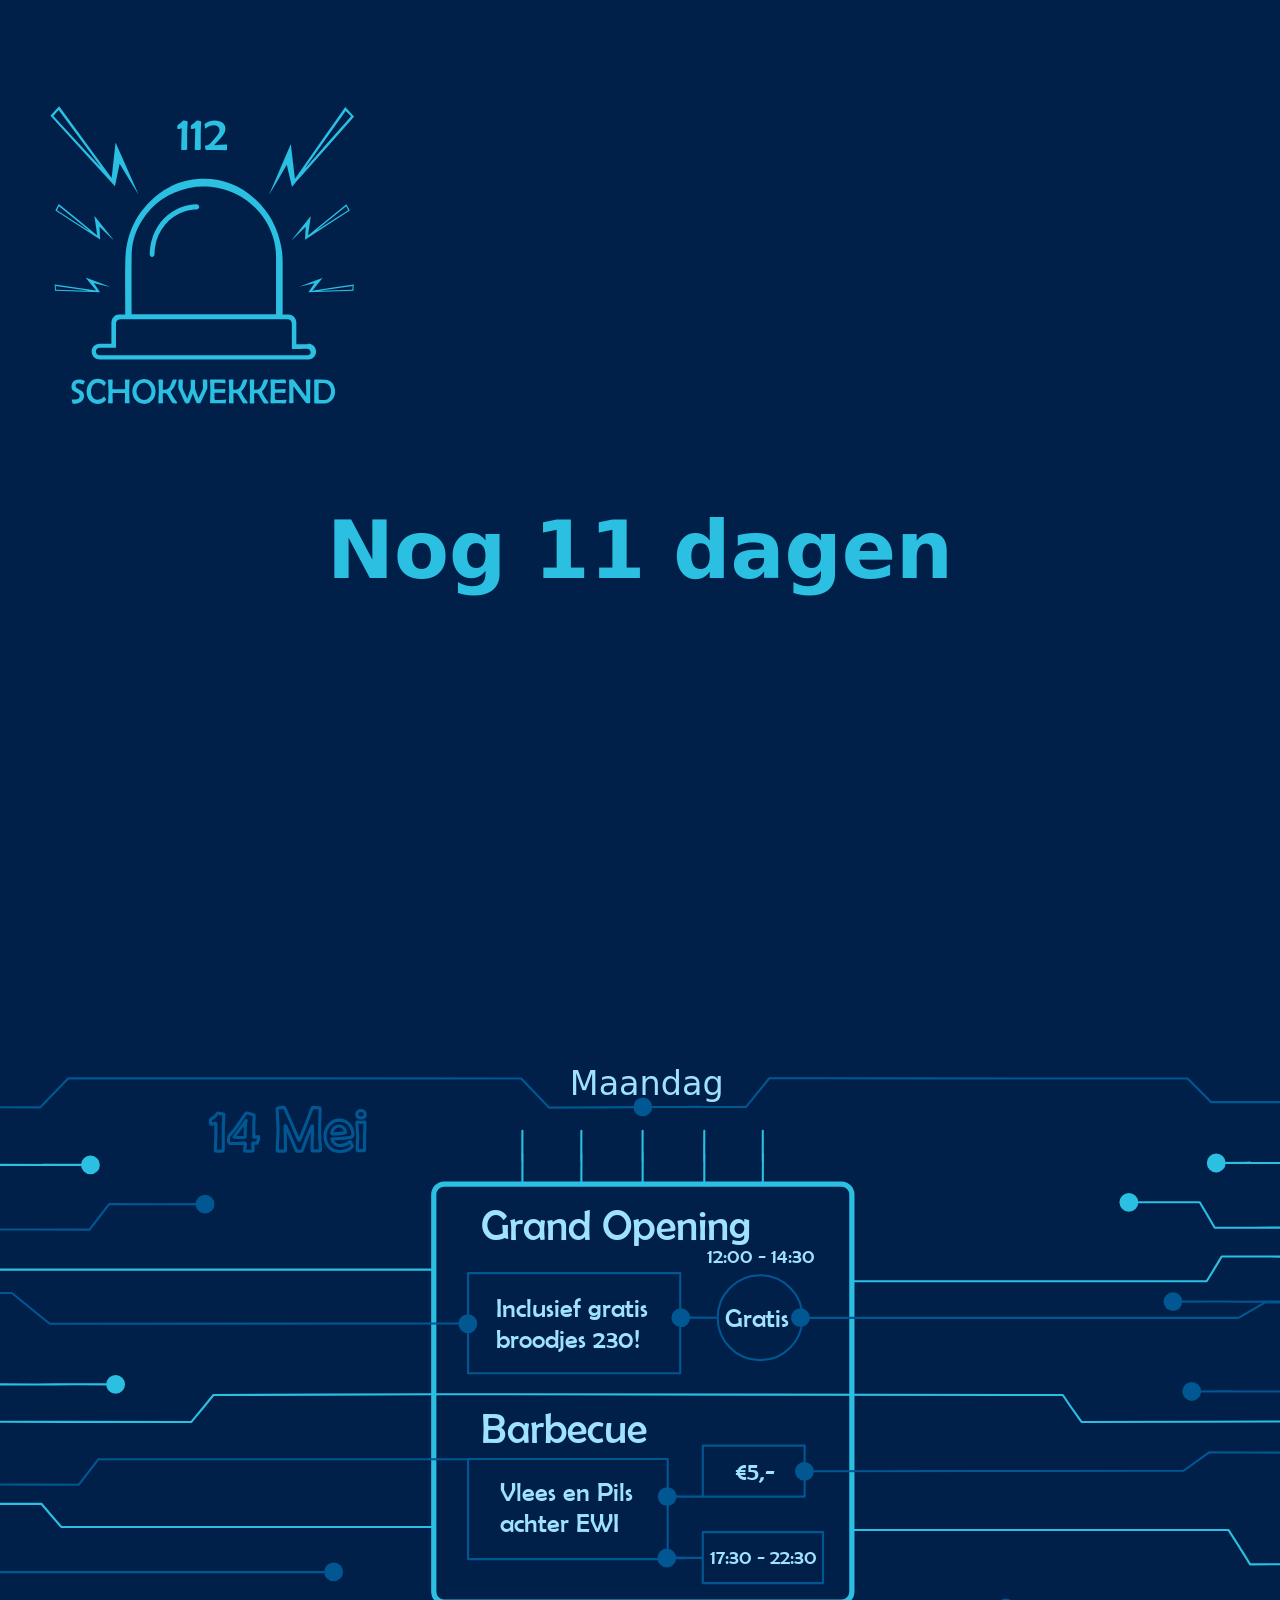
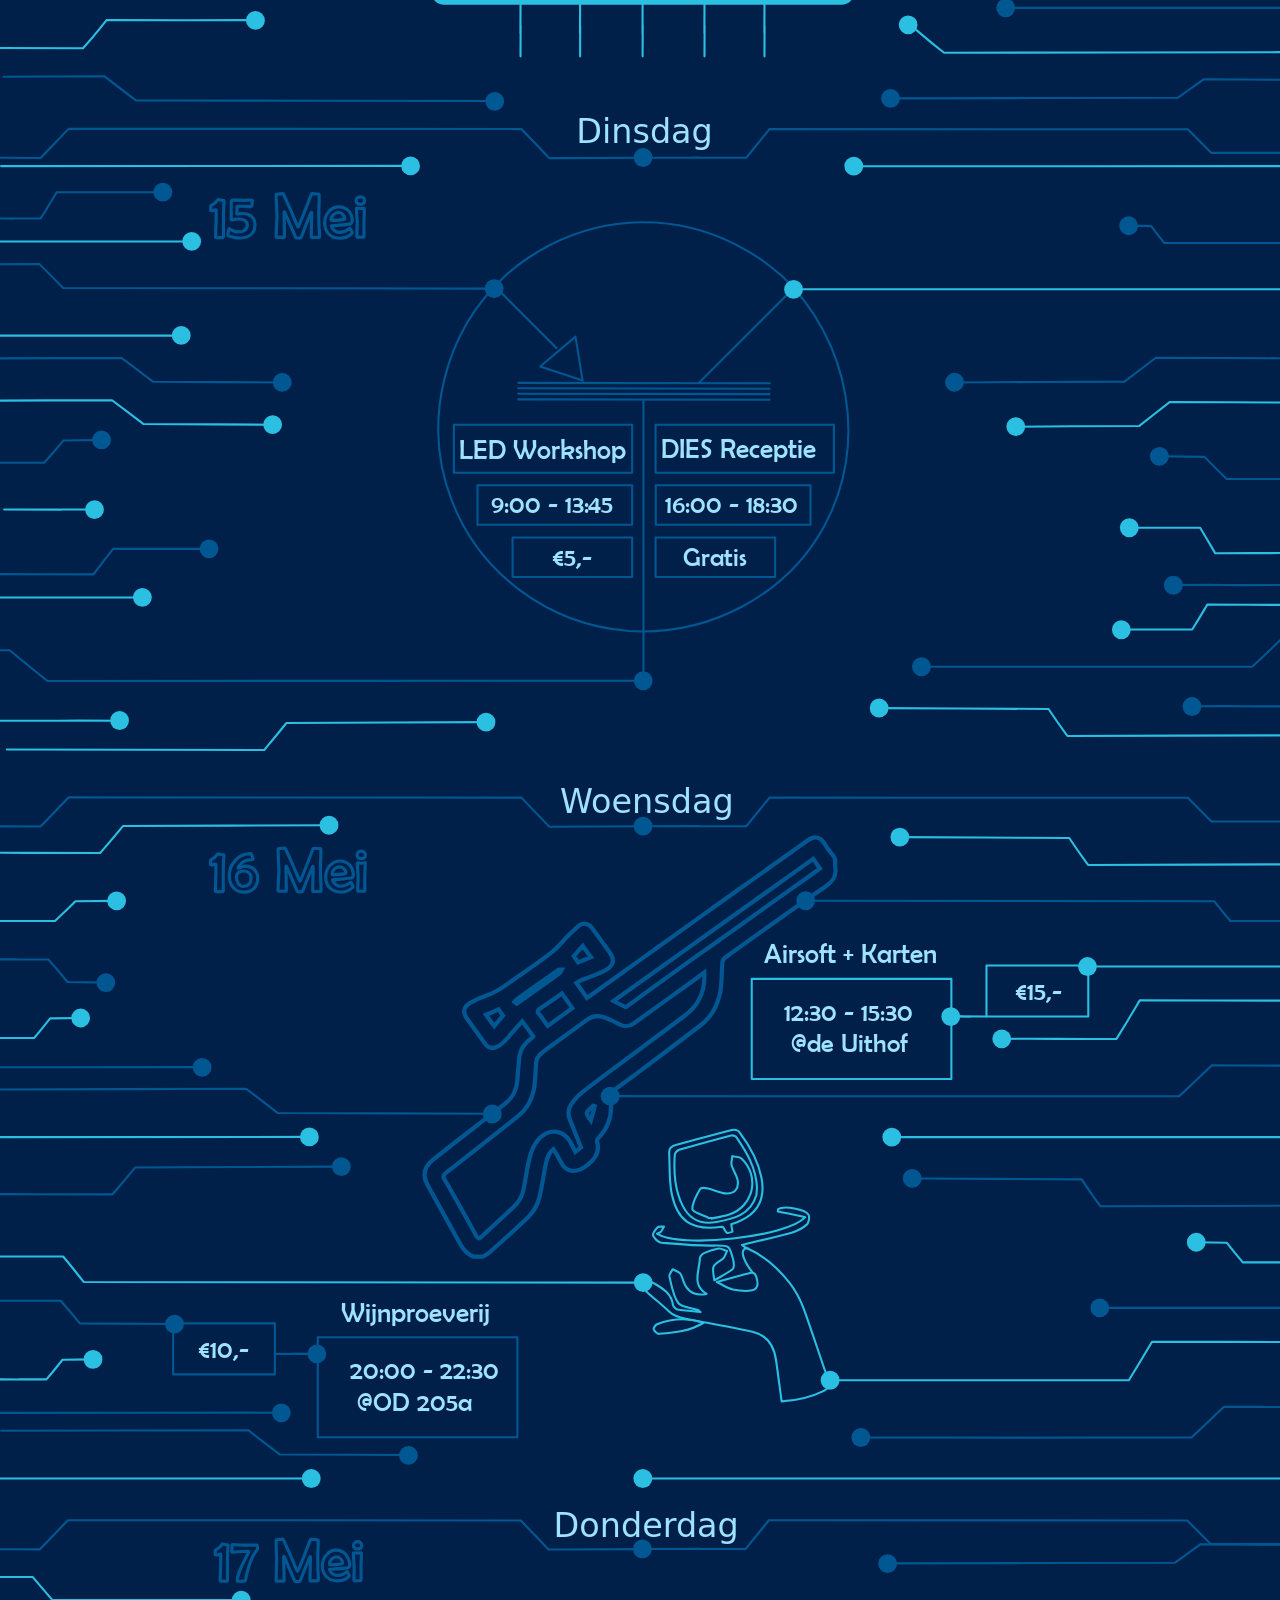
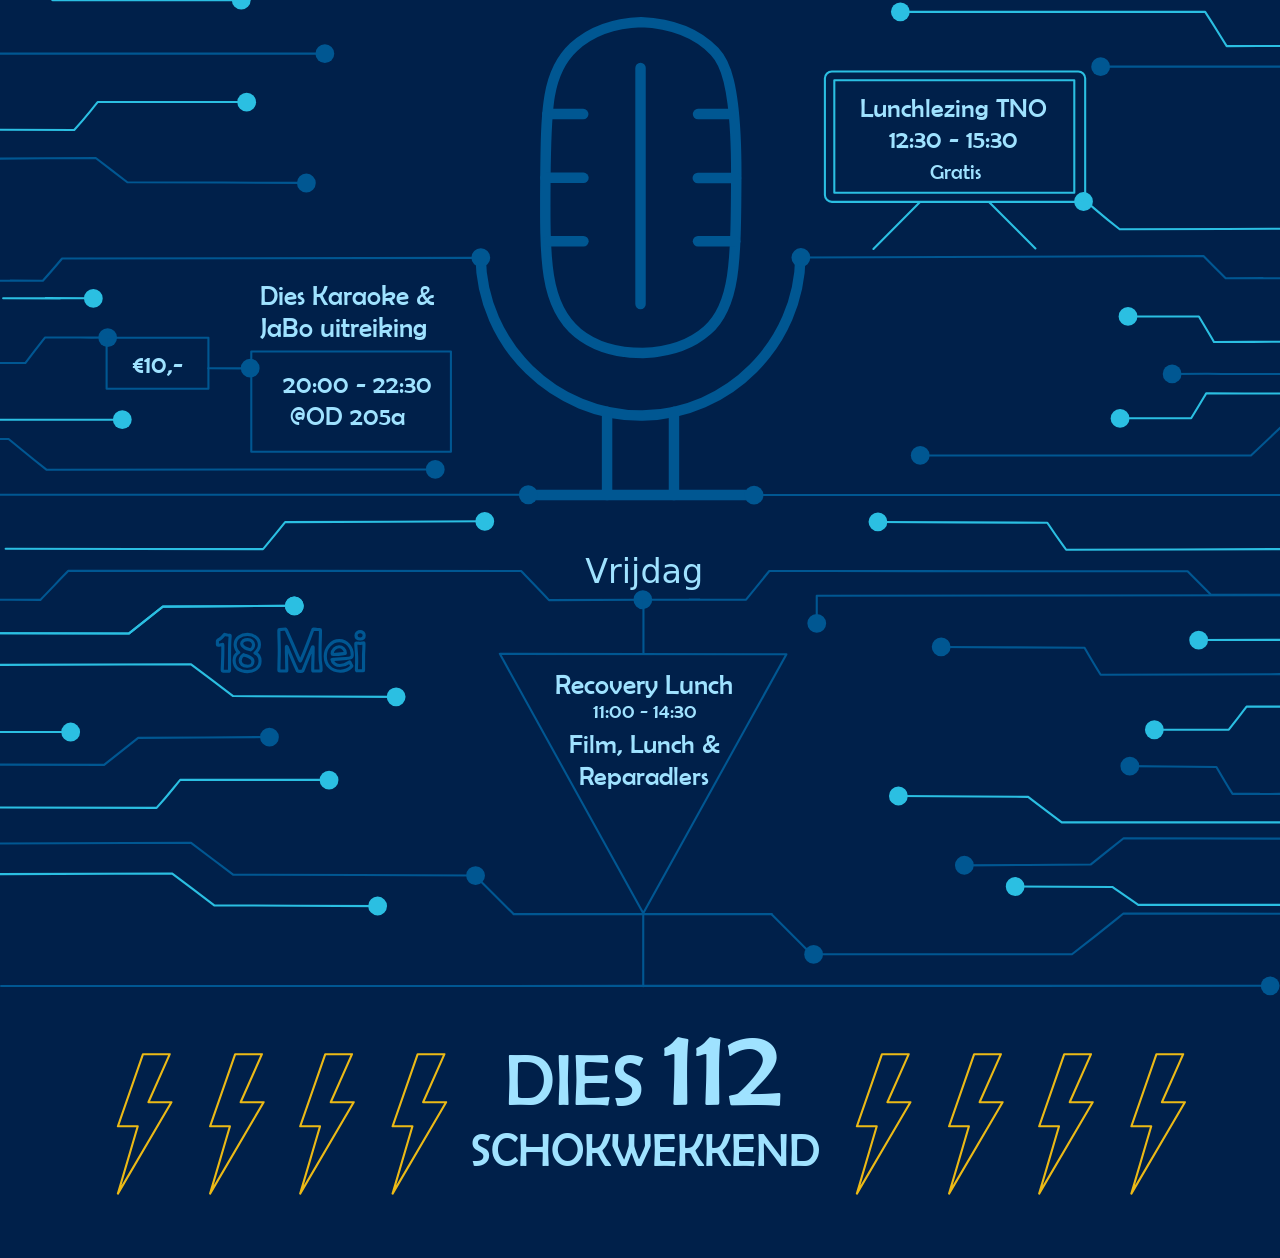
==== index.html @ cadc799f "Init commit" ====
<!doctype html>
<html>
<head>
<meta charset="utf-8">
<link rel="stylesheet" href="styles.scss">
<link rel="stylesheet" href="styles_static.css">
<title>Dies 112  | Electrotechnische Vereeniging</title>
</head>
<body>

<div class="opening screen">
	<div class="suf burger center">
		<svg version="1.1" id="schokwekkend112" xmlns="http://www.w3.org/2000/svg" xmlns:xlink="http://www.w3.org/1999/xlink" x="0px" y="0px" viewBox="0 0 612 700" style="enable-background:new 0 0 612 733;" xml:space="preserve">
<style type="text/css">
	.schokwekkendBlauw{fill:#2BBFE2;}
	#schokwekkend112 g {max-height: 50vh}
</style>
<g>
	<path class="schokwekkendBlauw" d="M439.5,489.2c3.1,0,6,0.1,8.9,0c7.2-0.4,12.6,5.8,12.6,12.5c0,10.6,0,21.2,0,31.8c0,0.6,0,1.2,0,2
		c1.1,0,2,0,3,0c4.6,0,9.2,0,13.8,0c0.9,0,1.7-0.5,2.6-0.6c0.5-0.1,1-0.1,1.5,0c5.8,1.1,10.1,6.8,9.7,12.9
		c-0.4,6.1-5.4,11.1-11.4,11.3c-0.5,0-0.9,0-1.4,0c-107.8,0-215.7,0-323.5,0c-6.4,0-11-3.5-12.4-9.5c-1.8-7.4,4-14.7,11.6-14.8
		c6.1,0,12.1,0,18.2,0c0.1,0,0.2,0,0.6-0.1c0-0.5,0-1.1,0-1.7c0-10.3,0-20.6,0-30.9c0-3.7,1.2-6.9,3.8-9.5c2.2-2.2,4.9-3.3,8-3.3
		c3.2,0,6.3,0,9.7,0c0-0.8,0-1.4,0-2.1c0-27.1-0.5-54.1,0.1-81.2c1-43.4,18.5-78.9,53.4-105.2c17.6-13.2,37.6-20.7,59.5-22.3
		c34.3-2.6,64.2,8.3,89.4,31.4c22.3,20.4,35.4,45.9,40.6,75.6c1.4,7.7,1.9,15.6,1.9,23.4c0,26.1,0,52.3,0,78.4
		C439.5,487.8,439.5,488.4,439.5,489.2z M429.4,489c0-0.6,0-1,0-1.5c0-29.3,0-58.5,0-87.8c0-10.8-1.8-21.4-5-31.7
		c-13.3-41.9-51.2-73.2-97.1-77.4c-11.2-1-22.3-0.5-33.3,1.8c-31.2,6.7-55.7,23.3-72.8,50.2c-10.5,16.4-16.2,34.4-16.4,53.9
		c-0.4,30.4-0.1,60.8-0.1,91.1c0,0.4,0.1,0.8,0.1,1.3C279.6,489,354.4,489,429.4,489z M180.6,541.1c-0.8,0-1.3,0-1.9,0
		c-8,0-16,0-24,0c-2.5,0-4.4,1.4-5.2,3.7c-1.1,3.4,0.8,7.8,5.7,7.8c13.4-0.1,26.8,0,40.2,0c86,0,172,0,257.9,0c8,0,16,0,24,0
		c0.8,0,1.5,0,2.3-0.1c1.8-0.3,3.4-1.8,3.6-3.3c0.4-4.2-2.8-6.6-5.6-6.5c-7.3,0.2-14.6,0.1-21.9,0.1c-0.5,0-1.1,0-1.7,0
		c0-0.9,0-1.5,0-2.1c0-12.2,0-24.5,0-36.7c0-1.9-0.4-3.6-1.7-5.1c-1.6-1.9-3.6-2.4-6-2.4c-71.1,0-142.2,0-213.3,0
		c-15.2,0-30.5,0-45.7,0c-3.1,0-5.5,1.7-6.5,4.6c-0.3,1-0.4,2.1-0.4,3.2c0,11.6,0,23.2,0,34.9C180.6,539.7,180.6,540.3,180.6,541.1z
		"/>
	<path class="schokwekkendBlauw" d="M173.7,276.4c2-17.9,4-35.8,6-53.8c0.1,0,0.3,0,0.4-0.1c11.6,26.3,23.2,52.5,34.9,78.8c-0.1,0-0.2,0.1-0.3,0.1
		c-9.5-15.5-18.9-30.9-28.6-46.8c-2.5,11.9-4.9,23.4-7.3,35.2c-33.5-36.6-66.9-73.1-100.4-109.7c4.5-4.9,9-9.7,13.6-14.7
		c27.2,37.1,54.3,74.1,81.3,111C173.5,276.4,173.6,276.4,173.7,276.4z M156.1,259.5c0.1-0.1,0.2-0.2,0.3-0.2
		c-21.7-29.3-43.4-58.6-65.2-88c-2.8,3.1-5.4,6.1-8.1,9.2C107.5,206.9,131.8,233.2,156.1,259.5z"/>
	<path class="schokwekkendBlauw" d="M458.9,277.9c26-37.1,52-74.1,78.2-111.4c4.6,4.9,9,9.7,13.6,14.7c-0.3,0.4-0.6,0.8-0.8,1.1
		c-25.2,28.4-50.4,56.8-75.6,85.2c-4.6,5.2-9.3,10.4-13.9,15.7c-1.9,2.2-3.6,4.5-5.4,6.7c-0.2,0.2-0.3,0.5-0.4,0.8
		c-0.1-0.1-0.3-0.2-0.4-0.2c-2.7-11.3-5.3-22.5-8.1-34.3c-9.1,15.6-18.1,30.9-27,46.1c-0.1,0-0.2-0.1-0.2-0.1
		c11.1-25.8,22.1-51.5,33.2-77.3c0.1,0,0.2,0,0.4,0.1c2.1,17.6,4.2,35.3,6.3,52.9C458.7,277.9,458.8,277.9,458.9,277.9z
		 M537.7,172.7c-20.6,29-41.3,58.3-62.1,87.5c0.1,0.1,0.2,0.1,0.3,0.2c23.4-26.5,46.8-53.1,70.3-79.6
		C543.3,178.1,540.5,175.4,537.7,172.7z"/>
	<path class="schokwekkendBlauw" d="M284.3,590.4c0,2.5,0.2,4.7,0,6.9c-0.6,4.6,0.1,8.9,2.4,13c1.6,3,3,6.1,4.6,9.5c0.4-0.9,0.6-1.4,0.8-1.9
		c1.4-4.2,2.9-8.5,4.3-12.7c0.3-0.8,0.3-1.8,0.3-2.7c0-3.9,0-7.8,0-11.9c2.1,0,4.3,0,6.7,0c0,0.5,0.1,1,0.1,1.5c0,3.1,0,6.2-0.2,9.3
		c-0.1,2.3,0.3,4.4,1.1,6.6c1.4,3.7,2.8,7.4,4.2,11.3c0.3-0.4,0.5-0.7,0.7-0.9c2-4.2,4-8.4,5.9-12.6c0.5-1.1,0.7-2.5,0.6-3.7
		c-0.1-3.8-0.3-7.6-0.5-11.7c2.2,0,4.3,0,6.5,0c0.2,0,0.5,0.6,0.5,0.9c0.1,4,0.2,8,0.3,12.1c0,0.5-0.2,1.1-0.5,1.6
		c-3.3,7-6.6,14.1-9.9,21.1c-0.4,1-1,1.3-2.1,1.3c-4.2,0-4.2,0-5.8-3.9c-1.2-3.1-2.4-6.3-3.6-9.4c-0.2-0.5-0.4-1-0.7-1.8
		c-1.8,4.5-3.5,8.7-5.1,13c-0.6,1.6-1.4,2.1-3.2,2.2c-2.6,0.2-3.8-0.7-4.9-3.1c-2.7-6.3-5.8-12.4-8.7-18.7c-0.5-1-0.7-2.2-0.7-3.4
		c0-3.6,0.1-7.1,0.3-10.7c0-0.4,0.5-1.2,0.9-1.2C280.5,590.4,282.4,590.4,284.3,590.4z"/>
	<path class="schokwekkendBlauw" d="M319.2,200.1c-0.4-2.4-0.8-4.4-1.1-6.5c0-0.3,0.3-0.9,0.6-1.1c7.3-4.7,15.2-6.5,23.6-3.6
		c7.7,2.7,10.6,10.3,6.9,17.7c-2.6,5.1-6.4,9.2-10.3,13.2c-1.8,1.9-3.6,3.8-5.6,5.9c0.8,0,1.3,0.1,1.8,0.1c5.3-0.3,10.7-0.6,16-0.9
		c2.1-0.1,2.2-0.1,2.2,2c0,1.8-0.2,3.6-0.2,5.3c0,1.1-0.4,1.5-1.6,1.5c-9.9-0.1-19.8-0.3-29.6-0.3c-1.5,0-2.3-0.4-2.4-2
		c0-0.8-0.3-1.6-0.5-2.4c-0.4-2.1-0.4-2.3,1.8-2.5c2.7-0.3,4.8-1.5,6.6-3.5c3.4-3.9,6.9-7.8,10.2-11.8c1.2-1.4,2-3.2,2.9-4.8
		c3.4-6.9-2.2-11.3-7.1-11.5c-4-0.2-7.6,1.1-11,3.2C321.4,198.8,320.4,199.4,319.2,200.1z"/>
	<path class="schokwekkendBlauw" d="M456.4,601.3c0,2.1,0,4.1,0,6.2c0.1,6.1,0.1,12.2,0.2,18.3c0,1.2-0.3,1.6-1.6,1.5c-1.3-0.1-2.5-0.1-3.8,0
		c-1.1,0.1-1.5-0.2-1.4-1.4c0.2-3.3,0.3-6.5,0.3-9.8c0-7.9-0.1-15.9-0.3-23.8c0-1.5,0.2-2.2,1.8-2c0.6,0.1,1.3,0.1,1.8-0.1
		c2.1-0.7,3.2,0.3,4.4,1.9c5.6,7.6,11.3,15.2,17,22.8c0.4,0.5,0.8,1,1.2,1.5c0.1,0,0.3,0,0.4-0.1c0-1.7,0-3.5,0-5.2
		c-0.1-6.4-0.3-12.7-0.5-19.1c-0.1-1.5,0.4-1.9,1.8-1.7c1.3,0.1,2.5,0.1,3.8,0c1.1-0.1,1.4,0.3,1.4,1.4c-0.2,4.8-0.4,9.6-0.4,14.4
		c0,6.5,0,12.9,0.1,19.4c0,1.5-0.4,2.1-1.9,1.8c-0.3-0.1-0.7-0.1-1.1-0.1c-2.6,0.7-4-0.8-5.4-2.8c-5.5-7.5-11.2-14.9-16.8-22.3
		c-0.3-0.4-0.6-0.7-0.9-1C456.7,601.3,456.5,601.3,456.4,601.3z"/>
	<path class="schokwekkendBlauw" d="M242,608.9c0,8.5-5,16-12.3,18.5c-10.7,3.6-22-3.6-23.5-15.1c-1-7.6,1.1-14,7-19c5.9-5,14.9-5.2,21-0.5
		C239.4,596.9,241.9,602.3,242,608.9z M235.6,608.9c0-4-1.4-7.5-4.2-10.3c-4.3-4.2-11.1-4-15.2,0.5c-5,5.4-5.1,13.8-0.3,19.4
		c4.2,4.9,11.3,5.1,15.8,0.4C234.3,616.1,235.6,612.7,235.6,608.9z"/>
	<path class="schokwekkendBlauw" d="M488.8,592.1c0-1.3,0.4-1.8,1.7-1.7c5.1,0.2,10.2,0,15.3,0.4c10.1,0.8,14.3,7.8,15.3,15.5
		c0.8,6.1-0.7,11.7-5,16.4c-2.9,3.2-6.5,4.8-10.8,4.8c-5,0-10,0-15,0c-1.3,0-1.6-0.4-1.5-1.6C489,620.2,488.9,597.7,488.8,592.1z
		 M495.7,608.9C495.7,608.9,495.7,608.9,495.7,608.9c0,3.6,0,7.2,0,10.8c0,1.9,0.3,2.3,2.3,2.4c2.3,0.1,4.6,0.1,6.9,0
		c3.4-0.2,5.9-1.9,7.6-4.7c2.9-4.7,3.2-9.7,1.2-14.8c-1.2-3-3.4-5.1-6.4-6.1c-3.2-1.1-6.6-0.9-10-0.7c-1.1,0.1-1.6,0.7-1.5,1.8
		C495.7,601.4,495.7,605.2,495.7,608.9z"/>
	<path class="schokwekkendBlauw" d="M168.8,608.7c-0.2-5.3-0.3-11-0.6-16.6c-0.1-1.4,0.4-1.8,1.7-1.6c1.4,0.1,2.7,0.1,4.1,0c1-0.1,1.4,0.3,1.3,1.3
		c-0.2,4-0.2,7.9-0.4,11.9c-0.1,1.5,0.5,2,1.9,2c5.3,0,10.6,0,15.9,0c1.5,0,2-0.6,2-2.1c-0.2-3.9-0.2-7.7-0.3-11.6
		c0-1.1,0.3-1.6,1.5-1.5c1.4,0.1,2.8,0.1,4.1,0c1.2-0.1,1.6,0.3,1.5,1.5c-0.2,5.1-0.5,10.2-0.5,15.3c0,6.1,0.3,12.2,0.5,18.3
		c0.1,1.9,0,1.9-2,1.8c-1.3,0-2.5-0.1-3.8,0c-1.1,0.1-1.5-0.3-1.5-1.4c0.1-4.2,0.2-8.4,0.3-12.5c0-2-0.1-2.1-2-2.1
		c-5.1,0-10.3,0-15.4,0c-1.5,0-2,0.6-2,2.1c0.2,4.1,0.1,8.2,0.3,12.2c0.1,1.5-0.5,2-1.9,1.8c-1.3-0.1-2.5-0.1-3.8,0
		c-1.2,0.1-1.5-0.3-1.5-1.5c0.2-5.3,0.4-10.6,0.6-15.9C168.8,609.7,168.8,609.4,168.8,608.7z"/>
	<path class="schokwekkendBlauw" d="M483.4,336.7c-1.4,9.7-2.8,19.5-4.2,29.2c0.1,0.1,0.2,0.1,0.3,0.2c19.8-16.1,39.5-32.2,59.4-48.4
		c1.8,3.3,3.5,6.5,5.3,9.9c-23.2,15-46.3,30-69.7,45.2c0.3-6.8,0.7-13.2,1-20c-7.1,6.9-14,13.5-20.8,20c-0.1-0.1-0.2-0.2-0.3-0.3
		c9.5-12,19-23.9,28.5-35.9C483.1,336.6,483.2,336.6,483.4,336.7z M492.5,358c0.1,0.1,0.2,0.2,0.2,0.3
		c16.3-10.5,32.6-20.9,48.9-31.4c-1-2-2.1-4-3.1-6.1C523.1,333.4,507.8,345.7,492.5,358z"/>
	<path class="schokwekkendBlauw" d="M175.6,372.7c-6.8-6.6-13.7-13.2-20.8-20.1c0.3,6.8,0.7,13.2,1,20c-23.4-15.2-46.5-30.1-69.7-45.2
		c1.8-3.3,3.5-6.5,5.3-9.9c19.9,16.2,39.6,32.3,59.4,48.4c0.1,0,0.2-0.1,0.4-0.1c-1.4-9.7-2.8-19.5-4.2-29.2
		c0.1-0.1,0.3-0.1,0.4-0.2c9.5,12,19,23.9,28.5,35.9C175.8,372.5,175.7,372.6,175.6,372.7z M137.6,358.4c0.1-0.1,0.2-0.2,0.2-0.4
		c-15.3-12.3-30.6-24.7-46-37.2c-1.1,2.1-2.1,4.1-3.1,6.1C105,337.5,121.3,347.9,137.6,358.4z"/>
	<path class="schokwekkendBlauw" d="M247.1,608.9c-0.2-5.6-0.3-11.2-0.6-16.8c-0.1-1.4,0.4-1.8,1.7-1.7c1.3,0.1,2.6,0.1,4,0
		c1.1-0.1,1.4,0.3,1.4,1.4c-0.1,4.1-0.2,8.1-0.3,12.2c0,2.3,0.1,2.4,2.4,2.3c4.3-0.1,7.5-1.8,9.1-5.9c1.2-2.8,2.3-5.7,3.3-8.5
		c0.4-1.1,1-1.6,2.1-1.5c1.2,0.1,2.3,0,3.5,0.1c0.9,0,1.4,0.5,1.1,1.5c-1.6,5.9-3.8,11.4-8.4,15.7c-1,0.9-1,1.7-0.5,2.9
		c2.2,5,5.1,9.5,8.5,13.7c0.4,0.5,0.8,1,1,1.5c0.5,1,0,1.7-1.1,1.7c-1.7,0-3.4,0.1-5-0.1c-0.7-0.1-1.5-0.7-1.9-1.3
		c-2.3-3.9-4.6-7.8-6.7-11.8c-1.4-2.6-4.4-3.8-6.9-2.4c-0.4,0.2-0.6,1-0.6,1.5c0.1,4.1,0.1,8.3,0.3,12.4c0.1,1.4-0.4,1.8-1.7,1.7
		c-1.3-0.1-2.6-0.1-4,0c-1.1,0.1-1.5-0.3-1.5-1.4c0.2-5,0.4-10.1,0.6-15.1C247.1,610.2,247.1,609.5,247.1,608.9
		C247.1,608.9,247.1,608.9,247.1,608.9z"/>
	<path class="schokwekkendBlauw" d="M356.6,609.3c-0.2-6-0.4-11.6-0.6-17.2c-0.1-1.3,0.3-1.8,1.7-1.7c1.3,0.1,2.5,0.1,3.8,0
		c1.2-0.1,1.6,0.2,1.6,1.5c-0.2,4.1-0.2,8.1-0.3,12.2c0,2.1,0.1,2.2,2.3,2.2c4.4-0.1,7.7-1.8,9.4-6c1.1-2.8,2.2-5.6,3.3-8.4
		c0.4-1.1,0.9-1.6,2.1-1.5c1.2,0.1,2.4,0,3.7,0.1c0.9,0,1.2,0.6,1,1.5c-1.6,5.9-3.7,11.4-8.4,15.7c-1,0.9-1.1,1.7-0.5,2.9
		c2.1,4.5,4.5,8.8,7.7,12.6c0.6,0.7,1.2,1.4,1.6,2.2c0.3,0.5,0.3,1.2,0.2,1.7c-0.1,0.3-0.8,0.4-1.3,0.4c-1.4,0.1-2.8-0.1-4.1,0
		c-1.2,0.1-2-0.3-2.5-1.3c-2.2-3.9-4.5-7.8-6.7-11.8c-1.4-2.6-4.3-3.8-6.9-2.5c-0.4,0.2-0.6,1-0.6,1.5c0.1,4.1,0.1,8.3,0.3,12.4
		c0.1,1.3-0.3,1.9-1.7,1.7c-1.2-0.1-2.4-0.1-3.7,0c-1.4,0.1-1.9-0.2-1.8-1.7C356.3,620.1,356.4,614.5,356.6,609.3z"/>
	<path class="schokwekkendBlauw" d="M389,608.9c-0.2-5.6-0.3-11.2-0.6-16.8c-0.1-1.5,0.4-1.8,1.8-1.7c1.3,0.1,2.6,0.1,4,0c1-0.1,1.3,0.3,1.3,1.3
		c-0.1,4.1-0.2,8.2-0.3,12.4c0,2.1,0.1,2.2,2.2,2.2c4.4-0.1,7.7-1.8,9.4-6c1.1-2.8,2.3-5.6,3.3-8.4c0.4-1.2,1-1.6,2.2-1.6
		c1.1,0.1,2.2,0,3.4,0.1c1,0,1.4,0.5,1.2,1.6c-1.6,5.9-3.8,11.5-8.5,15.8c-0.8,0.7-0.9,1.4-0.5,2.4c2.2,5.1,5.1,9.7,8.6,14
		c0.4,0.5,0.8,1,1,1.5c0.5,1,0.1,1.7-1,1.8c-1.7,0-3.5,0.1-5.2,0c-0.6-0.1-1.4-0.6-1.7-1.2c-2.3-3.9-4.6-7.8-6.7-11.8
		c-1.4-2.6-4.2-3.8-6.9-2.5c-0.4,0.2-0.7,1-0.7,1.5c0,4.1,0.1,8.3,0.3,12.4c0.1,1.4-0.4,1.9-1.8,1.7c-1.3-0.1-2.6-0.1-4,0
		c-1.1,0.1-1.4-0.3-1.4-1.4c0.2-4.7,0.4-9.4,0.5-14C389,611,388.9,609.9,389,608.9C389,608.9,389,608.9,389,608.9z"/>
	<path class="schokwekkendBlauw" d="M350.6,605.2c-0.1,1.9-0.2,3.6-0.5,5.3c-0.1,0.3-1,0.7-1.5,0.7c-4.1,0-8.2-0.2-12.4-0.2
		c-2.5,0-2.6,0.2-2.6,2.6c0,1.8,0,3.7,0,5.5c0.1,2.4,0.7,3.2,3.1,3.1c4.2-0.1,8.3-0.2,12.5-0.5c2.9-0.2,2.9-0.2,2.3,2.5
		c-0.3,1.2-0.2,2.8-1,3.3c-0.7,0.5-2.2-0.1-3.4-0.1c-6.2,0-12.3,0-18.5,0c-1.9,0-2,0-1.9-2c0.6-11.2,0.8-22.4,0-33.6
		c-0.1-1.2,0.3-1.5,1.5-1.5c6.8,0,13.7,0,20.5,0c1.3,0,1.9,0.5,1.9,1.7c0.1,1,0.2,1.9,0.3,2.9c0.1,0.9-0.3,1.3-1.2,1.2
		c-3-0.2-6-0.3-9-0.5c-1.6-0.1-3.2-0.2-4.7-0.1c-2,0.1-2.5,0.6-2.5,2.5c-0.1,1.9,0,3.9,0,5.8c0,1.4,0.6,1.8,1.9,1.8
		c4.5-0.2,9.1-0.4,13.6-0.5C349.5,605.1,349.9,605.2,350.6,605.2z"/>
	<path class="schokwekkendBlauw" d="M445.1,596.3c-3.7-0.2-7-0.4-10.3-0.5c-1.7-0.1-3.4-0.1-5-0.1c-1.5,0-2.3,0.8-2.2,2.3c0,2,0,4,0,6
		c0,1.3,0.5,1.9,1.8,1.8c4.6-0.2,9.2-0.4,13.7-0.6c0.4,0,0.7,0,1.3,0c-0.2,1.9-0.2,3.8-0.5,5.6c0,0.2-0.9,0.5-1.4,0.5
		c-4-0.1-7.9-0.2-11.9-0.3c-0.6,0-1.1,0-1.7,0.1c-1,0.1-1.4,0.6-1.4,1.6c0,2.2,0,4.4,0,6.6c0.1,2.3,0.7,3,3.1,3
		c4.2-0.1,8.3-0.2,12.5-0.5c2.9-0.2,2.9-0.2,2.3,2.6c0,0.1-0.1,0.2-0.1,0.3c-0.6,3.2-0.6,3-3.9,2.9c-6.1-0.2-12.2-0.1-18.3-0.1
		c-2.4,0-2.5,0-2.4-2.4c0.6-11,0.8-22.1,0-33.1c-0.1-1.1,0.2-1.5,1.4-1.5c6.8,0.1,13.7,0.1,20.5,0c1.3,0,1.9,0.4,2,1.7
		C444.8,593.4,444.9,594.7,445.1,596.3z"/>
	<path class="schokwekkendBlauw" d="M161.9,600.7c-0.8-0.7-1.4-1.3-2-1.8c-6.5-6.1-15.4-3.6-17.7,5.1c-1,3.6-0.9,7.3,0.4,10.8c2.6,7,10,9.3,16,4.9
		c1.1-0.8,2.2-1.8,3.4-2.8c1,1.3,2,2.6,2.8,3.9c0.2,0.4,0.1,1.3-0.3,1.7c-6.2,7.6-18.5,7.8-24.9,0.4c-6.9-8-6.4-21.9,1.2-29.2
		c6.2-6,17.4-5.7,23.1,0.4c0.9,1,1.1,1.8,0.3,2.9C163.5,598.2,162.8,599.4,161.9,600.7z"/>
	<path class="schokwekkendBlauw" d="M282.6,199.4c-1.8,0.5-3.2,0.8-4.6,1.2c-2.1,0.5-2,0.3-2.2-1.7c-0.3-3,0.6-4.8,3.4-6.2c1.9-1,3.3-3,4.9-4.5
		c0.6-0.6,1.2-0.9,2.1-0.6c1.6,0.4,3.2,0.7,4.8,0.9c0.8,0.1,1.1,0.6,1,1.4c-1.4,13.6-0.7,27.2-0.8,40.8c0,2.4,0,2.5-2.5,2.5
		c-1.5,0-3.1,0.1-4.6,0.1c-2.2,0-2.2,0-2.2-2.2c0.2-8.2,0.4-16.4,0.6-24.6C282.6,204.2,282.6,202,282.6,199.4z"/>
	<path class="schokwekkendBlauw" d="M303.7,199.4c-1.8,0.5-3.2,0.8-4.6,1.2c-2.1,0.5-2,0.3-2.2-1.7c-0.3-3,0.6-4.8,3.4-6.2c1.9-1,3.3-3,4.9-4.5
		c0.6-0.6,1.2-0.9,2.1-0.6c1.6,0.4,3.2,0.7,4.8,0.9c0.8,0.1,1.1,0.6,1,1.4c-1.4,13.6-0.7,27.2-0.8,40.8c0,2.4,0,2.5-2.5,2.5
		c-1.5,0-3.1,0.1-4.6,0.1c-2.2,0-2.2,0-2.2-2.2c0.2-8.2,0.4-16.4,0.6-24.6C303.7,204.2,303.7,202,303.7,199.4z"/>
	<path class="schokwekkendBlauw" d="M169.7,446.1c-7.7-1.8-15.4-3.6-23.5-5.5c3.2,4.9,6.2,9.3,9.4,14.1c-23.5-0.9-46.8-1.7-70.1-2.6
		c-0.1-3.2-0.3-6.3-0.4-9.5c21.5,3.1,42.7,6.3,64.5,9.4c-5.5-6.8-10.7-13.2-15.9-19.6c0.1-0.1,0.2-0.2,0.2-0.3
		c12,4.5,24,9.1,36.1,13.6C169.8,445.9,169.7,446,169.7,446.1z M135.9,452.3c0-0.1,0-0.3,0-0.4c-16.4-2.3-32.8-4.6-49.3-7
		c0.2,2.1,0.3,3.9,0.4,5.8C103.5,451.2,119.7,451.7,135.9,452.3z"/>
	<path class="schokwekkendBlauw" d="M501.7,432.5c-5.2,6.4-10.4,12.8-15.9,19.6c21.7-3.2,43-6.3,64.5-9.4c-0.1,3.1-0.3,6.2-0.4,9.5
		c-23.3,0.9-46.5,1.7-70.1,2.6c3.2-4.8,6.1-9.2,9.4-14.1c-8.2,1.9-15.9,3.7-23.6,5.5c0-0.1-0.1-0.2-0.1-0.3c12-4.5,24-9.1,36-13.6
		C501.5,432.3,501.6,432.4,501.7,432.5z M548.6,444.9c-16.5,2.3-32.9,4.6-49.2,7c0,0.1,0,0.3,0,0.4c16.2-0.5,32.5-1,48.6-1.6
		c0.1-0.3,0.2-0.5,0.2-0.6C548.3,448.5,548.5,446.9,548.6,444.9z"/>
	<path class="schokwekkendBlauw" d="M132.2,592.9c-0.9,1.7-1.7,3.4-2.6,5.1c-1.9-0.6-3.6-1.2-5.5-1.6c-0.9-0.2-1.9-0.2-2.9-0.1
		c-1.7,0.2-3,1.1-3.4,2.8c-0.4,1.8-0.1,3.4,1.5,4.5c1.7,1.1,3.4,2,5.1,3c1.2,0.7,2.6,1.3,3.6,2.3c3.6,3.4,3.7,10,0.2,14.1
		c-2.9,3.4-6.8,4.7-11.1,5.1c-0.3,0-0.6,0-0.9,0c-3.4,0-3.3,0-4-3.2c-0.2-1.1-0.5-2.2-0.8-3.6c1.1,0.1,1.9,0.2,2.6,0.2
		c2-0.1,4-0.1,5.9-0.4c2-0.4,3.5-1.6,3.9-3.8c0.4-2.2-0.6-3.9-2.4-5c-1.8-1.1-3.5-2.3-5.4-3.1c-6.6-3.1-6.2-13.8,0.1-17.4
		C120.4,589.3,128.2,589.7,132.2,592.9z"/>
	<path class="schokwekkendBlauw" d="M304.2,317.8c1,0.1,2.1,0,3,0.3c1.8,0.6,2.9,2.5,2.6,4.3c-0.3,1.9-2,3.4-3.9,3.4c-6.1,0-12.2,0.9-18,2.8
		c-12.3,3.8-22.5,10.7-30.8,20.5c-8.8,10.4-14,22.4-16,35.9c-0.5,3.1-0.5,6.2-0.7,9.3c0,0.4,0,0.7,0,1.1c-0.1,2.4-1.9,4.4-3.8,4.4
		c-2,0-3.8-2.1-3.7-4.5c0.1-6.9,0.9-13.8,2.7-20.5c6.1-21.9,18.9-38.7,39.1-49.3C283.9,320.6,293.8,318.3,304.2,317.8z"/>
</g>
</svg>
	</div>
	<div class="suf burger center text-center countdown">
		<h1>Nog 11 dagen</h1>
	</div>
</div>

<div class="background">
<svg id="circuit-svg" version="1.1" xmlns="http://www.w3.org/2000/svg" xmlns:xlink="http://www.w3.org/1999/xlink" x="0px" y="0px"
	 viewBox="0 0 612.3 1700" style="enable-background:new 0 0 612.3 1700;" xml:space="preserve">
<style type="text/css">
	
	.st0{display:none;fill:#00204A;}
	.st1{fill:none;}
	.st2{fill:none;stroke:#005792;stroke-width:2;stroke-linecap:round;stroke-linejoin:round;}
	.st3{fill:#005792;}
	.st4{fill:none;stroke:#005792;stroke-width:2;stroke-linecap:round;stroke-linejoin:round;stroke-miterlimit:10;}
	.st5{fill:#9FE2FF;}
	.st6{font-family:Lucida Grande, Lucida Sans Unicode, Lucida Sans, DejaVu Sans, Verdana,' sans-serif';}
	.st7{font-size:16.0097px;}
	.st8{fill:none;stroke:#005792;stroke-width:1.5;stroke-linecap:round;stroke-linejoin:round;stroke-miterlimit:10;}
	.st9{fill:none;stroke:#2BBFE2;stroke-width:5;stroke-linecap:round;stroke-linejoin:round;stroke-miterlimit:10;}
	.st10{fill:none;stroke:#2BBFE2;stroke-width:2;stroke-linecap:round;stroke-linejoin:round;stroke-miterlimit:10;}
	.st11{fill:none;stroke:#2BBFE2;stroke-width:2;stroke-linecap:round;stroke-linejoin:round;}
	.st12{fill:#2BBFE2;}
	.st13{font-family:'BerlinSansFB-Reg';}
	.st14{font-size:12.6418px;}
	.st15{font-size:10px;}
	.st16{font-size:20px;}
	.st17{font-size:13px;}
	.st18{fill:none;stroke:#005792;stroke-width:2;stroke-miterlimit:10;}
	.st19{fill:none;stroke:#005792;stroke-width:10;stroke-linecap:round;stroke-linejoin:round;stroke-miterlimit:10;}
	.st20{fill:none;stroke:#2BBFE2;stroke-linecap:round;stroke-linejoin:round;stroke-miterlimit:10;}
	.st21{fill:none;stroke:#ECBA16;stroke-linecap:round;stroke-linejoin:round;stroke-miterlimit:10;}
	.st22{font-size:22px;}
	.st23{font-size:35px;}
	.st24{font-size:54px;}
	
	@font-face {
	font-family: 'BerlinSansFB-Reg';
	src: url('./fonts/BRLNSR.eot');
	src: local('BerlinSansFB-Reg'), url('./fonts/BRLNSR.woff') format('woff'), url('./fonts/BRLNSR.ttf') format('truetype');
}
	
	@media screen and (min-width: 1200px){
		.st2{
			stroke-width: 1;
		}
		.st4{
			stroke-width: 1;
		}
		.st9{
			stroke-width: 2.5;
		}
		.st10{
			stroke-width: 1;
		}
		.st11{
			stroke-width: 1;
		}
		.st19{
			stroke-width: 5;
		}
	}
</style>
<g id="Maandag__x3C_head_x3E_">
	<g>
		<g>
			<path class="st2" d="M-10.6,99.1c16.6,0.1,13.3,0,29.9,0.1c4.5-4.6,8.9-9.3,13.4-13.9c66.6,0,150.1,0,216.6,0.1
				c4.4,4.6,8.9,9.2,13.3,13.9c15-0.1,30-0.1,45.1-0.2"/>
			<g>
				
					<ellipse transform="matrix(1 -3.760818e-03 3.760818e-03 1 -0.3701 1.1571)" class="st3" cx="307.5" cy="99" rx="4.5" ry="4.5"/>
			</g>
		</g>
	</g>
	<path class="st4" d="M307.5,99c64.7-0.1-15.3,0,49.4,0l11-13.6l0.1-0.1c66.7,0,133.4,0.1,200.1,0.1l11.3,11.3l33,0"/>
	<g>
		<text transform="matrix(0.9994 -3.198080e-04 3.200000e-04 1 272.566 93.0708)" class="st5 st6 st7">Maandag</text>
	</g>
	<path class="st8" d="M107.1,102.7c0,0,0,0.1,0,0.3c-0.2,1.8-0.3,4.7-0.3,8.7c0,0.9,0,2.2,0,3.9s0,3,0,3.9c0,0.4-0.2,0.6-0.5,0.6
		s-0.8,0-1.4,0c-0.6,0-1.1,0-1.4,0c-0.3,0-0.5-0.1-0.5-0.4c0-0.2,0.1-2,0.2-5.4c0.1-1.6,0.1-4,0.1-7.2c0-0.2,0-0.3-0.1-0.3
		c-0.2,0-0.6,0.1-1.1,0.2c-0.5,0.2-0.9,0.2-1.1,0.2c-0.2,0-0.3-0.1-0.3-0.2c0-0.1,0-0.3,0-0.5c0-0.2,0-0.4,0-0.5c0-0.1,0-0.3,0-0.5
		c0-0.2,0-0.4,0-0.5c0-0.1,0.1-0.2,0.3-0.3c0.6-0.2,1.2-0.6,1.8-1.2c0,0,0.3-0.3,0.8-0.9c0.4-0.5,0.7-0.7,0.7-0.7
		c0,0,0.4,0.1,1.2,0.3c0.3,0,0.7,0.1,1.3,0.2C107,102.4,107.1,102.5,107.1,102.7z M123.2,116c0,0.2-0.1,0.3-0.3,0.3
		c-0.4,0-0.8,0-1.5,0c-0.2,0-0.4,0-0.4,0c-0.1,0-0.1,0.2-0.1,0.4c0,0.3,0,0.9,0.1,1.5c0.1,0.7,0.1,1.2,0.1,1.5
		c0,0.2-0.1,0.3-0.4,0.4c-0.3,0.1-0.9,0.1-1.7,0.1c-1.4,0-2-0.1-2-0.3c0-0.3,0.1-0.8,0.2-1.6c0.1-0.8,0.2-1.4,0.2-1.7
		c0-0.2-0.1-0.3-0.2-0.3c-0.8,0-2,0-3.5,0.1c-1.6,0-2.8,0.1-3.5,0.1c-0.6,0-0.9-0.6-0.9-1.8c0-0.9,0.1-1.5,0.3-1.8
		c0.7-0.8,1.6-2,2.9-3.5c1.6-2.2,2.8-4,3.7-5.3c0.3-0.4,0.7-1.1,1.3-1.9c0.2-0.2,0.3-0.3,0.5-0.3c0.7,0,1.7,0.3,3.1,0.8
		c0.3,0.1,0.5,0.3,0.5,0.5c0,0.5,0,1.2-0.1,2.2c-0.1,1-0.1,1.7-0.1,2.2c0,0.4,0,1.2,0,2.3c0,1,0,1.8,0,2.3v1.2c0.3,0,0.6,0,1.1-0.1
		c0.5,0,0.9-0.1,1.1-0.1c0.1,0,0.1,0.1,0.1,0.2c0,0.3,0,0.7,0,1.2C123.2,115.3,123.2,115.7,123.2,116z M117.8,105.6
		c0-0.1,0-0.1-0.1-0.2c-0.1,0-0.2,0.2-0.4,0.5c-0.1,0.2-0.2,0.4-0.3,0.6c-1.7,2.3-3.4,4.5-5.1,6.9c0,0.1,0.4,0.2,1.2,0.2h0.6
		c1.6,0,2.8,0,3.6-0.1c0-1.2,0-2.4,0-3.6c0-1.5,0.1-2.7,0.2-3.5C117.7,105.9,117.8,105.6,117.8,105.6z M153.3,119.6
		c0,0.2-0.1,0.4-0.4,0.4c-0.2,0-0.4,0-0.8,0c-0.4,0-0.6,0-0.8,0s-0.4,0-0.8,0c-0.4,0-0.6,0-0.8,0c-0.2,0-0.4-0.2-0.4-0.5
		c0-1.2,0-3.1,0.1-5.6c0.1-2.5,0.1-4.3,0.1-5.6c0-0.2,0-0.3-0.1-0.3c-0.1,0-0.2,0.1-0.2,0.2c-0.5,1.1-1.7,3.9-3.5,8.5
		c-0.3,0.9-0.7,2-1.3,3.3c-0.1,0.1-0.4,0.2-1.1,0.2c-0.9,0-1.4-0.1-1.5-0.2c-0.3-0.8-0.8-1.9-1.4-3.3c-0.8-1.9-2.1-4.8-3.7-8.6
		c0-0.1-0.1-0.1-0.2-0.2c-0.1,0.1-0.1,0.2-0.1,0.3c0,1.3,0,3.1,0.1,5.7c0,2.5,0.1,4.4,0.1,5.7c0,0.3-0.1,0.5-0.4,0.5
		c-0.2,0-0.4,0-0.8,0s-0.6,0-0.8,0c-0.2,0-0.4,0-0.8,0s-0.6,0-0.8,0c-0.2,0-0.4-0.1-0.4-0.3c0-1.1,0.1-2.7,0.2-4.9
		c0.1-2.2,0.2-3.8,0.2-4.9c0-1.1-0.1-2.8-0.2-5.1c-0.1-2.3-0.2-3.9-0.2-5.1c0-0.2,0.1-0.3,0.3-0.3c1.3-0.2,2.3-0.3,3-0.3
		c0.1,0,0.2,0.2,0.4,0.6c2.4,5.2,4.4,9.8,6.1,13.9c0.4,1,0.6,1.4,0.7,1.4c0.1,0,0.3-0.4,0.6-1.2c1.3-3.2,3.2-7.9,5.5-14.1
		c0.1-0.4,0.3-0.6,0.5-0.6c0.3,0,0.8,0,1.5,0.1c0.7,0,1.2,0.1,1.5,0.1c0.2,0,0.4,0.1,0.4,0.4c0,1.1,0,2.8-0.1,5.1
		c-0.1,2.2-0.1,3.9-0.1,5.1c0,1.1,0,2.7,0.1,4.8C153.3,117,153.3,118.6,153.3,119.6z M168.8,112.1c0,0.7-0.3,1.2-0.9,1.4
		c-0.4,0.2-3.4,0.4-9.1,0.9c0.1,0.9,0.6,1.6,1.4,2.2c0.8,0.6,1.6,0.9,2.5,0.9c1.5,0,3-0.5,4.2-1.5c0.2-0.1,0.3-0.3,0.5-0.4
		c0.1,0,0.1,0,0.2,0c0,0,0.2,0.4,0.5,1c0.3,0.7,0.5,1,0.5,1.1c0,0.1-0.1,0.2-0.2,0.3c-1.4,1.5-3.3,2.3-5.5,2.3c-2.3,0-4.1-0.7-5.4-2
		c-1.3-1.4-2-3.2-2-5.4c0-2,0.6-3.8,1.9-5.3c1.4-1.6,3-2.3,5-2.3c1.8,0,3.4,0.7,4.6,2C168.2,108.7,168.8,110.3,168.8,112.1z
		 M165.3,111.2c0-0.8-0.3-1.5-1-2.2c-0.6-0.6-1.4-0.9-2.2-0.9c-0.9,0-1.7,0.4-2.4,1.1c-0.7,0.7-1,1.5-1,2.4c0,0.2,0.2,0.3,0.5,0.3
		c1.4,0,3.2-0.1,5.2-0.4C165,111.4,165.3,111.4,165.3,111.2z M174.7,102.5c0,1.2-0.7,1.8-2,1.8c-1.4,0-2-0.6-2-1.8
		c0-0.5,0.2-1,0.6-1.3c0.4-0.3,0.9-0.5,1.4-0.5c0.5,0,1,0.2,1.4,0.5C174.5,101.5,174.7,101.9,174.7,102.5z M174.6,106.4
		c0,0.8,0,1.9-0.1,3.4c-0.1,1.5-0.1,2.7-0.1,3.4c0,0.7,0,1.8,0,3.2c0,1.4,0,2.5,0,3.2c0,0.2-0.1,0.3-0.3,0.3h-2.9
		c-0.2,0-0.3-0.2-0.3-0.6c0-0.7,0-1.7,0.1-3c0-1.4,0.1-2.4,0.1-3.1c0-0.8-0.1-1.9-0.2-3.4c-0.1-1.5-0.2-2.7-0.2-3.4
		c0-0.2,0.1-0.2,0.3-0.2c0.2,0,0.4,0,0.8,0.1c0.4,0,0.6,0.1,0.8,0.1c0.2,0,0.5,0,0.8-0.1c0.4,0,0.6-0.1,0.8-0.1
		C174.5,106.2,174.6,106.3,174.6,106.4z"/>
</g>
<g id="Maandag">
	<path class="st9" d="M402.5,335.9h-190c-2.8,0-5-2.2-5-5v-190c0-2.8,2.2-5,5-5h190c2.8,0,5,2.2,5,5v190
		C407.5,333.7,405.2,335.9,402.5,335.9z"/>
	<path class="st4" d="M325.4,226.4H223.9v-47.9h101.5V226.4z"/>
	<path class="st4" d="M383.9,199.8c0,11.2-9.1,20.3-20.3,20.3c-11.2,0-20.3-9.1-20.3-20.3c0-11.2,9.1-20.3,20.3-20.3
		C374.8,179.6,383.9,188.6,383.9,199.8z"/>
	<path class="st4" d="M319.4,315.3h-95.5v-47.9h95.5V315.3z"/>
	<path class="st4" d="M384.9,285.4h-48.7V261h48.7V285.4z"/>
	<path class="st4" d="M393.7,326.8h-57.5v-24.4h57.5V326.8z"/>
	<path class="st10" d="M622.5,249.4c-32.2,0.1-73,0.2-105.1,0.3c-3.1-4.3-5.1-7-9-12.9c-27.7-0.1-272.8-0.3-300.5-0.4"/>
	<g>
		<g>
			<path class="st2" d="M632.8,192.5c-37.2,0,9.6,0-27.6,0c-5.7,3.3-6.6,3.9-12.8,7.4c-30.8,0.1-170.5-0.1-209.8,0"/>
			<g>
				<circle class="st3" cx="382.9" cy="199.8" r="4.5"/>
			</g>
		</g>
	</g>
	<g>
		<g>
			<path class="st2" d="M342.7,199.8c-34.4-0.2,10.2,0.2-17.2,0"/>
			<g>
				
					<ellipse transform="matrix(3.814931e-03 -1 1 3.814931e-03 124.6217 524.7548)" class="st3" cx="325.7" cy="199.8" rx="4.5" ry="4.5"/>
			</g>
		</g>
	</g>
	<path class="st10" d="M620.7,170.6c-21-0.1-15.3,0-36.3-0.1c-3.2,5.4-3.7,6.3-7.2,11.9c-18.1,0.1-151.4-0.1-169.4,0"/>
	<g>
		<g>
			<path class="st11" d="M617.4,156.7c-21,0.1-15.3,0-36.3,0.1c-3.2-5.5-3.7-6.4-7.2-12.2c-16.5-0.1-19.9,0.1-34.1,0"/>
			<g>
				<circle class="st12" cx="540" cy="144.6" r="4.5"/>
			</g>
		</g>
	</g>
	<g>
		<g>
			<path class="st11" d="M613.7,125.8c-49.8,0.2,11.1-0.2-32.1,0"/>
			<g>
				
					<ellipse transform="matrix(1 -2.922074e-03 2.922074e-03 1 -0.3652 1.7007)" class="st12" cx="581.8" cy="125.8" rx="4.5" ry="4.5"/>
			</g>
		</g>
	</g>
	<g>
		<g>
			<path class="st11" d="M-6.2,231.7c58.6,0.2,8.5-0.2,61.7,0"/>
			<g>
				<circle class="st12" cx="55.3" cy="231.7" r="4.5"/>
			</g>
		</g>
	</g>
	<path class="st10" d="M-31.6,249.5c37.6,0.1,85.4,0.2,123.1,0.2c3.6-4.3,5.9-7,10.6-12.9c32.4-0.1,73.7-0.3,106.1-0.4"/>
	<g>
		<g>
			<path class="st2" d="M-33.5,188.1c52.9-0.1-13.7,0,39.2-0.1c8.1,6.6,9.3,7.7,18.1,14.7c44.1,0.1,152.2-0.2,200.2-0.1"/>
			<g>
				<circle class="st3" cx="223.8" cy="202.7" r="4.5"/>
			</g>
		</g>
	</g>
	<path class="st10" d="M-4.3,176.8c67.3,0.2,144.6-0.2,211.9,0"/>
	<g>
		<g>
			<path class="st2" d="M-4.8,157.6c27.5,0.1,20.1,0,47.6,0.1c4.2-5.5,4.9-6.4,9.4-12.2c22.2-0.1,26.2,0.1,46.1,0"/>
			<g>
				<circle class="st3" cx="98.1" cy="145.5" r="4.5"/>
			</g>
		</g>
	</g>
	<g>
		<g>
			<path class="st11" d="M0.1,126.7c65.8,0.2-15.8-0.2,43.4,0"/>
			<g>
				
					<ellipse transform="matrix(1.839825e-03 -1 1 1.839825e-03 -83.516 169.7752)" class="st12" cx="43.3" cy="126.7" rx="4.5" ry="4.5"/>
			</g>
		</g>
	</g>
	<g>
		<g>
			<path class="st2" d="M621.9,235.1c-49.8,0.2-7.7-0.2-52.1,0"/>
			<g>
				<circle class="st3" cx="570.1" cy="235.1" r="4.5"/>
			</g>
		</g>
	</g>
	<g>
		<g>
			<path class="st2" d="M613,192.1c-49.8,0.2-7.7-0.2-52.1,0"/>
			<g>
				<circle class="st3" cx="561.1" cy="192.1" r="4.5"/>
			</g>
		</g>
	</g>
	<path class="st10" d="M-8.9,288.9c27.7-0.1,0.9,0,28.7-0.1c4.2,5,4.9,5.8,9.5,11.1c23.9,0.1,154.9-0.1,178.8,0"/>
	<path class="st4" d="M-9.9,279.6c27.5,0.1,20.1,0,47.6,0.1c4.2-5.5,4.9-6.4,9.4-12.2c23.7-0.1,153.7,0.1,177.4,0"/>
	<g>
		<g>
			<path class="st2" d="M-6.4,321.5c57.4,0.1,109.1-0.1,166.2,0"/>
			<g>
				<circle class="st3" cx="159.6" cy="321.4" r="4.5"/>
			</g>
		</g>
	</g>
	<g>
		<g>
			<path class="st2" d="M1.7,371.6c24.1-0.1,24.1-0.2,48.2-0.3c5,3.9,10.1,7.7,15.1,11.6c19.6,0.1,141.3,0.2,171.9,0.3"/>
			<g>
				
					<ellipse transform="matrix(2.029217e-03 -1 1 2.029217e-03 -147.1207 619.2401)" class="st3" cx="236.7" cy="383.3" rx="4.5" ry="4.5"/>
			</g>
		</g>
	</g>
	<g>
		<g>
			<path class="st2" d="M618.2,338.6c-74,0.2-66.5-0.2-137.4,0"/>
			<g>
				<circle class="st3" cx="481.1" cy="338.6" r="4.5"/>
			</g>
		</g>
	</g>
	<path class="st10" d="M628.9,317.7c-29.9,0.1-1,0-30.9,0.1c-4.6-7.4-5.3-8.7-10.3-16.4c-25.7-0.2-154.6,0.2-180.3,0"/>
	<g>
		<g>
			<path class="st11" d="M-41.7,357.7c27.1,0.1,54.2,0.2,81.4,0.2c5.2-5.7,6.6-7.7,11.3-13.4c21.9-0.1,48.9,0.1,71.5,0"/>
			<g>
				<circle class="st12" cx="122.2" cy="344.6" r="4.5"/>
			</g>
		</g>
	</g>
	<g>
		<g>
			<path class="st11" d="M616.2,359.8c-38.9,0.1-125.8,0.2-164.6,0.3c-7.4-5.7-9.5-7.7-16.2-13.4c0,0,0,0-1.3,0"/>
			<g>
				
					<ellipse transform="matrix(1 -7.169911e-03 7.169911e-03 1 -2.4746 3.1232)" class="st12" cx="434.4" cy="346.7" rx="4.5" ry="4.5"/>
			</g>
		</g>
	</g>
	<g>
		<g>
			<path class="st2" d="M617.3,264.4c-19.4-0.1-19.5-0.1-38.9-0.2c-4.1,2.9-8.1,5.9-12.2,8.8c-15.7,0.1-151.9,0.2-181.7,0.3"/>
			<g>
				
					<ellipse transform="matrix(1 -1.785711e-03 1.785711e-03 1 -0.4875 0.6875)" class="st3" cx="384.8" cy="273.3" rx="4.5" ry="4.5"/>
			</g>
		</g>
	</g>
	<g>
		<g>
			<path class="st2" d="M614.6,373c-19.4-0.1-19.5-0.1-38.9-0.2c-4.1,2.9-8.1,5.9-12.2,8.8c-15.6,0.1-111.8,0.2-137.7,0.3"/>
			<g>
				
					<ellipse transform="matrix(1 -2.326838e-03 2.326838e-03 1 -0.8875 0.9924)" class="st3" cx="426" cy="381.9" rx="4.5" ry="4.5"/>
			</g>
		</g>
	</g>
	<path class="st10" d="M249.9,110.4c-0.2,36,0.2-10.5,0,25.5"/>
	<path class="st10" d="M307.4,110.4c-0.2,37.3,0.2-11.8,0,25.5"/>
	<path class="st10" d="M364.9,110.4c-0.2,36,0.2-10.5,0,25.5"/>
	<path class="st10" d="M278.1,110.4c-0.2,36,0.2-10.5,0,25.5"/>
	<path class="st10" d="M336.9,110.4c-0.2,36,0.2-10.5,0,25.5"/>
	<path class="st10" d="M365.7,361.8c0.2-36.5-0.2,10.6,0-25.9"/>
	<path class="st10" d="M307.4,361.8c0.2-37.9-0.2,12,0-25.9"/>
	<path class="st10" d="M249,361.8c0.2-36.5-0.2,10.6,0-25.9"/>
	<path class="st10" d="M337,361.8c0.2-36.5-0.2,10.6,0-25.9"/>
	<path class="st10" d="M277.5,361.8c0.2-36.5-0.2,10.6,0-25.9"/>
	<g>
		<text transform="matrix(0.9994 0 0 1 237.1489 199.318)"><tspan x="0" y="0" class="st5 st13 st14">Inclusief gratis</tspan><tspan x="0" y="15.2" class="st5 st13 st14">broodjes 230!</tspan></text>
	</g>
	<text transform="matrix(0.9994 0 0 1 346.6636 204.0377)" class="st5 st13 st14">Gratis</text>
	<text transform="matrix(0.9994 0 0 1 351.7466 277.5377)" class="st5 st13 st14">€5,-</text>
	<g>
		<g>
			<path class="st2" d="M336.1,285.4c-34.4-0.2,10.2,0.2-17.2,0"/>
			<g>
				
					<ellipse transform="matrix(3.814933e-03 -1 1 3.814933e-03 32.5558 603.4754)" class="st3" cx="319.2" cy="285.4" rx="4.5" ry="4.5"/>
			</g>
		</g>
	</g>
	<g>
		<text transform="matrix(0.9994 0 0 1 239.2007 287.3519)"><tspan x="0" y="0" class="st5 st13 st14">Vlees en Pils</tspan><tspan x="0" y="15.2" class="st5 st13 st14">achter EWI</tspan></text>
	</g>
	<g>
		<g>
			<path class="st2" d="M335.9,314.7c-34.4-0.4,10.2,0.4-17.2,0.1"/>
			<g>
				
					<ellipse transform="matrix(9.334403e-03 -1 1 9.334403e-03 1.1843 630.7215)" class="st3" cx="318.9" cy="314.8" rx="4.5" ry="4.5"/>
			</g>
		</g>
	</g>
	<text transform="matrix(0.9994 0 0 1 339.4367 317.8228)" class="st5 st13 st15">17:30 - 22:30</text>
	<text transform="matrix(0.9994 0 0 1 338.1955 173.4895)" class="st5 st13 st15">12:00 - 14:30</text>
	<text transform="matrix(0.9994 0 0 1 229.8995 162.4796)" class="st5 st13 st16">Grand Opening</text>
	<text transform="matrix(0.9994 0 0 1 229.8991 259.9613)" class="st5 st13 st16">Barbecue</text>
	<text transform="matrix(0.9994 0 0 1 219.3991 554.5449)" class="st5 st13 st17">LED Workshop</text>
	<text transform="matrix(0.9994 0 0 1 316.1796 554.1729)" class="st5 st13 st17">DIES Receptie</text>
	<g>
		<text transform="matrix(0.9994 0 0 1 234.649 580.3515)" class="st5 st13 st14">9:00 - 13:45</text>
	</g>
	<g>
		<text transform="matrix(0.9994 0 0 1 318.1678 580.3514)" class="st5 st13 st14">16:00 - 18:30</text>
	</g>
	<text transform="matrix(0.9994 0 0 1 264.1285 605.5377)" class="st5 st13 st14">€5,-</text>
	<text transform="matrix(0.9994 0 0 1 326.8917 605.5377)" class="st5 st13 st14">Gratis</text>
	<text transform="matrix(0.9994 0 0 1 265.3993 1432.0894)" class="st5 st13 st17">Recovery Lunch</text>
	<text transform="matrix(0.9994 0 0 1 283.4568 1443.7634)" class="st5 st13 st15">11:00 - 14:30</text>
	<g>
		<text transform="matrix(0.9994 0 0 1 272.0103 1460.6019)"><tspan x="0" y="0" class="st5 st13 st14">Film, Lunch &amp;</tspan><tspan x="4.8" y="15.2" class="st5 st13 st14">Reparadlers</tspan></text>
	</g>
</g>
<g id="Dinsdag__x3C_head_x3E_">
	<g>
		<text transform="matrix(0.9994 -3.198080e-04 3.200000e-04 1 275.6668 403.4693)" class="st5 st6 st7">Dinsdag</text>
	</g>
	<g>
		<g>
			<path class="st2" d="M-10.5,410.3c16.6,0.1,13.3,0,29.9,0.1c4.5-4.6,8.9-9.3,13.4-13.9c66.6,0,150.1,0,216.6,0.1
				c4.4,4.6,8.9,9.2,13.3,13.9c15-0.1,30-0.1,45.1-0.2"/>
			<g>
				
					<ellipse transform="matrix(1 -3.760818e-03 3.760818e-03 1 -1.5407 1.1597)" class="st3" cx="307.6" cy="410.2" rx="4.5" ry="4.5"/>
			</g>
		</g>
	</g>
	<path class="st4" d="M307.6,410.3c64.7-0.1-15.3,0,49.4,0l11-13.6l0.1-0.1c66.7,0,133.4,0.1,200.1,0.1l11.3,11.3l33,0"/>
	<g>
		<path class="st8" d="M107.2,431c0,0,0,0.1,0,0.3c-0.2,1.8-0.3,4.7-0.3,8.8c0,0.9,0,2.2,0,3.9s0,3,0,3.9c0,0.4-0.2,0.6-0.5,0.6
			s-0.8,0-1.4,0c-0.6,0-1.1,0-1.4,0c-0.3,0-0.5-0.1-0.5-0.4c0-0.2,0.1-2,0.2-5.4c0.1-1.6,0.1-4.1,0.1-7.2c0-0.2,0-0.3-0.1-0.3
			c-0.2,0-0.6,0.1-1.1,0.2c-0.5,0.2-0.9,0.2-1.1,0.2c-0.2,0-0.3-0.1-0.3-0.2c0-0.1,0-0.3,0-0.5c0-0.2,0-0.4,0-0.5c0-0.1,0-0.3,0-0.5
			c0-0.2,0-0.4,0-0.5c0-0.1,0.1-0.2,0.3-0.3c0.6-0.2,1.2-0.6,1.8-1.2c0,0,0.3-0.3,0.8-0.9c0.4-0.5,0.7-0.7,0.7-0.7
			c0,0,0.4,0.1,1.2,0.3c0.3,0,0.7,0.1,1.3,0.2C107.1,430.7,107.2,430.8,107.2,431z"/>
		<path class="st8" d="M122,442.4c0,2.1-0.7,3.7-2.1,4.8c-1.3,1-3,1.5-5.2,1.5c-0.7,0-1.7-0.1-3.1-0.4c-1.7-0.3-2.6-0.7-2.6-1
			c0-0.3,0.1-0.9,0.2-1.7c0.2-0.9,0.3-1.4,0.5-1.4c-0.1,0,0.3,0.3,1.3,0.8c1,0.5,2,0.8,2.9,0.8c1.2,0,2.2-0.2,3-0.7
			c0.9-0.6,1.4-1.5,1.4-2.6c0-1.9-1.4-2.9-4.2-2.9c-0.4,0-0.9,0.1-1.6,0.2c-0.7,0.1-1.2,0.2-1.5,0.2c-0.2,0-0.4-0.1-0.4-0.2
			c0-0.1,0-0.1,0-0.3c0-0.2,0-0.5,0-0.9c0-0.4,0-0.7,0-0.9c0-0.7,0-1.8,0-3.2c0-1.4,0-2.5,0-3.2c0-0.1,0.1-0.3,0.3-0.5
			c0.2-0.2,0.4-0.3,0.5-0.3c0.5,0,1.3,0,2.3,0.1c1,0,1.8,0.1,2.3,0.1c0.5,0,1.2,0,2.2-0.1c1,0,1.7-0.1,2.2-0.1
			c0.2,0,0.3,0.1,0.3,0.3c0,0.2,0,0.6-0.1,1.1c-0.1,0.6-0.1,1-0.1,1.3c0,0.1-0.1,0.2-0.2,0.3c-0.2,0.1-0.3,0.2-0.4,0.2
			c-0.5,0-1.3,0-2.3-0.1c-1-0.1-1.8-0.1-2.3-0.1c-0.7,0-1.4,0-1.9,0c0,0.8,0,2-0.1,3.7c0.3,0,0.7,0,1.3-0.1c0.6-0.1,1-0.1,1.3-0.1
			c1.8,0,3.2,0.4,4.3,1.3C121.4,439.3,122,440.7,122,442.4z"/>
		<path class="st8" d="M152.9,448c0,0.2-0.1,0.4-0.4,0.4c-0.2,0-0.4,0-0.8,0c-0.4,0-0.6,0-0.8,0s-0.4,0-0.8,0c-0.4,0-0.6,0-0.8,0
			c-0.2,0-0.4-0.2-0.4-0.5c0-1.2,0-3.1,0.1-5.6c0.1-2.5,0.1-4.4,0.1-5.6c0-0.2,0-0.3-0.1-0.3c-0.1,0-0.2,0.1-0.2,0.2
			c-0.5,1.1-1.7,3.9-3.5,8.6c-0.3,0.9-0.7,2-1.3,3.3c-0.1,0.1-0.4,0.2-1.1,0.2c-0.9,0-1.4-0.1-1.5-0.3c-0.3-0.8-0.8-1.9-1.4-3.3
			c-0.8-1.9-2.1-4.8-3.8-8.7c0-0.1-0.1-0.1-0.2-0.2c-0.1,0.1-0.1,0.2-0.1,0.3c0,1.3,0,3.2,0.1,5.7c0,2.5,0.1,4.4,0.1,5.7
			c0,0.3-0.1,0.5-0.4,0.5c-0.2,0-0.4,0-0.8,0c-0.3,0-0.6,0-0.8,0c-0.2,0-0.4,0-0.8,0c-0.3,0-0.6,0-0.8,0c-0.2,0-0.4-0.1-0.4-0.3
			c0-1.1,0.1-2.7,0.2-4.9c0.1-2.2,0.2-3.8,0.2-4.9c0-1.1-0.1-2.8-0.2-5.1c-0.1-2.3-0.2-4-0.2-5.1c0-0.2,0.1-0.3,0.3-0.3
			c1.3-0.2,2.3-0.3,3-0.3c0.1,0,0.2,0.2,0.4,0.6c2.4,5.2,4.4,9.9,6.1,14c0.4,1,0.6,1.4,0.7,1.4c0.1,0,0.3-0.4,0.6-1.2
			c1.3-3.2,3.2-7.9,5.6-14.2c0.1-0.4,0.3-0.6,0.5-0.6c0.3,0,0.8,0,1.5,0.1c0.7,0,1.2,0.1,1.5,0.1c0.2,0,0.4,0.1,0.4,0.4
			c0,1.1,0,2.8-0.1,5.1c-0.1,2.3-0.1,4-0.1,5.1c0,1.1,0,2.7,0.1,4.9C152.9,445.4,152.9,447,152.9,448z"/>
		<path class="st8" d="M168.5,440.5c0,0.7-0.3,1.2-0.9,1.5c-0.4,0.2-3.5,0.4-9.1,0.9c0.1,0.9,0.6,1.6,1.4,2.2
			c0.8,0.6,1.6,0.9,2.5,0.9c1.6,0,3-0.5,4.3-1.5c0.2-0.1,0.3-0.3,0.5-0.4c0.1,0,0.1,0,0.2,0c0,0,0.2,0.4,0.6,1
			c0.3,0.7,0.5,1,0.5,1.1c0,0.1-0.1,0.2-0.2,0.3c-1.4,1.5-3.3,2.3-5.6,2.3c-2.3,0-4.1-0.7-5.4-2c-1.4-1.4-2-3.2-2-5.4
			c0-2,0.6-3.8,1.9-5.3c1.4-1.6,3-2.3,5-2.3c1.8,0,3.4,0.7,4.6,2C167.9,437,168.5,438.6,168.5,440.5z M165,439.6
			c0-0.8-0.3-1.5-1-2.2c-0.6-0.6-1.4-0.9-2.2-0.9c-0.9,0-1.7,0.4-2.4,1.1c-0.7,0.7-1.1,1.5-1.1,2.4c0,0.2,0.2,0.3,0.5,0.3
			c1.5,0,3.2-0.1,5.2-0.4C164.7,439.8,165,439.7,165,439.6z"/>
		<path class="st8" d="M174.4,430.8c0,1.2-0.7,1.8-2,1.8c-1.4,0-2-0.6-2-1.8c0-0.5,0.2-1,0.6-1.3c0.4-0.3,0.9-0.5,1.4-0.5
			c0.5,0,1,0.2,1.4,0.5C174.2,429.8,174.4,430.3,174.4,430.8z M174.3,434.8c0,0.8,0,1.9-0.1,3.4c-0.1,1.5-0.1,2.7-0.1,3.4
			c0,0.7,0,1.8,0,3.2c0,1.4,0,2.5,0,3.2c0,0.2-0.1,0.3-0.3,0.3H171c-0.2,0-0.3-0.2-0.3-0.6c0-0.7,0-1.7,0.1-3.1
			c0-1.4,0.1-2.4,0.1-3.1c0-0.8-0.1-1.9-0.2-3.4c-0.1-1.5-0.2-2.7-0.2-3.4c0-0.2,0.1-0.3,0.3-0.3c0.2,0,0.4,0,0.8,0.1
			c0.4,0,0.6,0.1,0.8,0.1c0.2,0,0.5,0,0.8-0.1c0.4,0,0.6-0.1,0.8-0.1C174.2,434.5,174.3,434.6,174.3,434.8z"/>
	</g>
	<g>
		<path class="st4" d="M242.1,466.4c5.7-5.1,28.9-24.7,64.3-25.2c37.1-0.5,61.5,20.2,66.9,25.1 M242.1,466.4
			c-30.1,27.6-40.4,70.8-25.9,108.2c13.5,34.8,46.2,58.9,84,62 M300.3,636.7c39.2,2.5,76.1-17.3,94.1-50.4
			c20.9-38.4,12.7-88.2-20.9-120 M236.7,471.8l29.5,29.5 M278.7,516.9l-20.3-6.7l16.9-14.3L278.7,516.9z M379.6,472.7L334.3,518
			 M248,518l120.2,0.2 M307.8,660.9V526.1 M247.9,520.6l120.2,0.2 M247.9,523.2l120.2,0.2 M247.9,525.9l120.2,0.2"/>
	</g>
	<path class="st4" d="M302.4,585.9h-74V567h74V585.9z"/>
	<path class="st4" d="M387.7,585.9h-74V567h74V585.9z"/>
	<path class="st4" d="M302.4,561h-85.3v-23h85.3V561z"/>
	<path class="st4" d="M398.9,561h-85.3v-23h85.3V561z"/>
	<path class="st4" d="M302.4,610.9h-57.2v-18.9h57.2V610.9z"/>
	<path class="st4" d="M370.8,610.9h-57.2v-18.9h57.2V610.9z"/>
</g>
<g id="Dinsdag">
	<g>
		<g>
			<path class="st2" d="M617.6,451.1c-22.1,0.1-38.6-0.1-60.7,0c-2.1-2.7-3.5-4.4-6.2-8.1l-11-0.2"/>
			<g>
				
					<ellipse transform="matrix(1.645022e-02 -0.9999 0.9999 1.645022e-02 88.2328 975.3893)" class="st3" cx="539.9" cy="442.8" rx="4.5" ry="4.5"/>
			</g>
		</g>
	</g>
	<g>
		<g>
			<path class="st2" d="M-9.7,556.2c32.9,0.1-2.1-0.1,30.8,0c3.2-3.5,5.2-5.8,9.2-10.6l18.5-0.3"/>
			<g>
				
					<ellipse transform="matrix(0.9999 -1.482681e-02 1.482681e-02 0.9999 -8.0797 0.7805)" class="st3" cx="48.6" cy="545.3" rx="4.5" ry="4.5"/>
			</g>
		</g>
	</g>
	<g>
		<g>
			<path class="st2" d="M622.1,564c-37.7,0.1,2.4-0.1-35.3,0c-3.6-3.5-5.9-5.8-10.6-10.6l-21.8-0.3"/>
			<g>
				
					<ellipse transform="matrix(1.255410e-02 -0.9999 0.9999 1.255410e-02 -5.3732 1100.8417)" class="st3" cx="554.7" cy="553.1" rx="4.5" ry="4.5"/>
			</g>
		</g>
	</g>
	<g>
		<g>
			<path class="st11" d="M-5.6,526.5c24.1-0.1,35.1-0.2,59.2-0.2c5,3.8,10.1,7.6,15.1,11.4c19.3,0.1,42.1,0.2,61.9,0.3"/>
			<g>
				
					<ellipse transform="matrix(5.330083e-03 -1 1 5.330083e-03 -408.2814 665.4848)" class="st12" cx="130.4" cy="538" rx="4.5" ry="4.5"/>
			</g>
		</g>
	</g>
	<g>
		<g>
			<path class="st2" d="M-1,506.3c24.1-0.1,35.1-0.2,59.2-0.2c5,3.8,10.1,7.6,15.1,11.4c19.3,0.1,42.1,0.2,61.9,0.3"/>
			<g>
				
					<ellipse transform="matrix(5.330083e-03 -1 1 5.330083e-03 -383.5243 649.9999)" class="st3" cx="135" cy="517.8" rx="4.5" ry="4.5"/>
			</g>
		</g>
	</g>
	<g>
		<g>
			<path class="st11" d="M-5.6,495.4c50.1,0.2,45.5-0.2,92.5,0"/>
			<g>
				<circle class="st12" cx="86.7" cy="495.3" r="4.5"/>
			</g>
		</g>
	</g>
	<g>
		<g>
			<path class="st2" d="M-25.5,461.4c18.1-0.1,26.4-0.2,44.4-0.2c3.8,3.8,7.6,7.6,11.3,11.4c14.6,0.1,174.9,0.2,206.4,0.3"/>
			<g>
				
					<ellipse transform="matrix(1.677487e-03 -1 1 1.677487e-03 -236.9163 708.4949)" class="st3" cx="236.4" cy="472.9" rx="4.5" ry="4.5"/>
			</g>
		</g>
	</g>
	<g>
		<g>
			<path class="st11" d="M-0.6,450.4c50.1,0.2,45.5-0.2,92.5,0"/>
			<g>
				<circle class="st12" cx="91.7" cy="450.3" r="4.5"/>
			</g>
		</g>
	</g>
	<g>
		<g>
			<path class="st2" d="M-6.4,439.4c27.5,0.1-1.7-0.1,25.8,0c2.7-4.2,4.3-6.9,7.7-12.6h50.9"/>
			<g>
				<circle class="st3" cx="77.9" cy="426.8" r="4.5"/>
			</g>
		</g>
	</g>
	<g>
		<g>
			<path class="st11" d="M0.5,414.3c105.3,0.2,94-0.2,196.1-0.1"/>
			<g>
				<circle class="st12" cx="196.4" cy="414.2" r="4.5"/>
			</g>
		</g>
	</g>
	<g>
		<g>
			<path class="st11" d="M616.5,527.4c-23.2-0.1-33.8-0.1-57-0.2c-4.8,3.8-9.7,7.6-14.5,11.4c-18.5,0.1-40.4,0.2-59.3,0.4"/>
			<g>
				
					<ellipse transform="matrix(1 -5.979411e-03 5.979411e-03 1 -3.2137 2.9151)" class="st12" cx="485.9" cy="538.9" rx="4.5" ry="4.5"/>
			</g>
		</g>
	</g>
	<g>
		<g>
			<path class="st2" d="M611.9,506.2c-24-0.1-35-0.1-59-0.2c-5,3.8-10,7.6-15,11.4c-19.3,0.1-59.6,0.2-81.6,0.4"/>
			<g>
				
					<ellipse transform="matrix(1 -4.437216e-03 4.437216e-03 1 -2.2928 2.031)" class="st3" cx="456.6" cy="517.7" rx="4.5" ry="4.5"/>
			</g>
		</g>
	</g>
	<g>
		<g>
			<path class="st11" d="M633.5,473.2c-50,0.2-198.9-0.2-254.1,0"/>
			<g>
				<circle class="st12" cx="379.6" cy="473.3" r="4.5"/>
			</g>
		</g>
	</g>
	<g>
		<g>
			<path class="st11" d="M613.7,414.3c-110.3-0.2-98.4,0.3-205.5,0.1"/>
			<g>
				<circle class="st12" cx="408.4" cy="414.3" r="4.5"/>
			</g>
		</g>
	</g>
	<g>
		<g>
			<path class="st11" d="M615.7,686.6c-32.2,0.1-73,0.2-105.1,0.3c-3.1-4.3-5.1-7-9-12.9c-26.3-0.1-54.7-0.3-81.2-0.4"/>
			<g>
				
					<ellipse transform="matrix(4.680748e-03 -1 1 4.680748e-03 -255.0247 1090.8922)" class="st12" cx="420.5" cy="673.6" rx="4.5" ry="4.5"/>
			</g>
		</g>
	</g>
	<g>
		<g>
			<path class="st2" d="M648,639.2c-45.2-0.1,11.7,0-33.5-0.1c-6.9,6.6-8,7.7-15.5,14.7c-37.5,0.2-117.9-0.1-158.4,0"/>
			<g>
				<circle class="st3" cx="440.8" cy="653.8" r="4.5"/>
			</g>
		</g>
	</g>
	<g>
		<g>
			<path class="st11" d="M613.8,624.2c-21-0.1-15.3,0-36.3-0.1c-3.2,5.4-3.7,6.3-7.2,11.9c-16.5,0.1-19.9-0.1-34.1,0"/>
			<g>
				<circle class="st12" cx="536.4" cy="636.1" r="4.5"/>
			</g>
		</g>
	</g>
	<g>
		<g>
			<path class="st11" d="M617.6,599.4c-21,0.1-15.3,0-36.3,0.1c-3.2-5.5-3.7-6.4-7.2-12.2c-16.5-0.1-19.9,0.1-34.1,0"/>
			<g>
				<circle class="st12" cx="540.2" cy="587.3" r="4.5"/>
			</g>
		</g>
	</g>
	<g>
		<g>
			<path class="st2" d="M622.1,672.7c-49.8,0.2-7.7-0.2-52.1,0"/>
			<g>
				<circle class="st3" cx="570.2" cy="672.8" r="4.5"/>
			</g>
		</g>
	</g>
	<g>
		<g>
			<path class="st2" d="M613.2,614.7c-49.8,0.2-7.7-0.2-52.1,0"/>
			<g>
				<circle class="st3" cx="561.3" cy="614.8" r="4.5"/>
			</g>
		</g>
	</g>
	<g>
		<g>
			<path class="st11" d="M-4.2,679.6c58.6,0.2,8.5-0.2,61.7,0"/>
			<g>
				<circle class="st12" cx="57.2" cy="679.5" r="4.5"/>
			</g>
		</g>
	</g>
	<g>
		<g>
			<path class="st11" d="M3.3,693.4c37.6,0.1,85.4,0.2,123.1,0.2c3.6-4.3,5.9-7,10.6-12.9c31-0.1,64.6-0.3,95.8-0.4"/>
			<g>
				
					<ellipse transform="matrix(1 -4.383104e-03 4.383104e-03 1 -2.9795 1.0256)" class="st12" cx="232.5" cy="680.3" rx="4.5" ry="4.5"/>
			</g>
		</g>
	</g>
	<g>
		<g>
			<path class="st2" d="M-34.6,646c52.9-0.1-13.7,0,39.2-0.1c8.1,6.6,9.3,7.7,18.1,14.7c44.2,0.1,232.7-0.2,285.2-0.1"/>
			<g>
				<circle class="st3" cx="307.7" cy="660.5" r="4.5"/>
			</g>
		</g>
	</g>
	<g>
		<g>
			<path class="st11" d="M-1.3,620.7c65.8,0.2,9.2-0.2,69.6,0"/>
			<g>
				<circle class="st12" cx="68.1" cy="620.6" r="4.5"/>
			</g>
		</g>
	</g>
	<g>
		<g>
			<path class="st2" d="M-2.9,609.5c27.5,0.1,20.1,0,47.6,0.1c4.2-5.5,4.9-6.4,9.4-12.2c22.2-0.1,26.2,0.1,46.1,0"/>
			<g>
				<circle class="st3" cx="100" cy="597.4" r="4.5"/>
			</g>
		</g>
	</g>
	<g>
		<g>
			<path class="st11" d="M2,578.6c65.8,0.2-15.8-0.2,43.4,0"/>
			<g>
				
					<ellipse transform="matrix(1.839824e-03 -1 1 1.839824e-03 -533.4673 622.7571)" class="st12" cx="45.2" cy="578.6" rx="4.5" ry="4.5"/>
			</g>
		</g>
	</g>
</g>
<g id="Woensdag__x3C_head_x3E_">
	<g>
		<text transform="matrix(0.9994 -3.198080e-04 3.200000e-04 1 267.8725 723.9815)" class="st5 st6 st7">Woensdag</text>
	</g>
	<g>
		<g>
			<path class="st2" d="M-10.5,730.1c16.6,0.1,13.3,0,29.9,0.1c4.5-4.6,8.9-9.3,13.4-13.9c66.6,0,150.1,0,216.6,0.1
				c4.4,4.6,8.9,9.2,13.3,13.9c15.2-0.1,30-0.1,45.1-0.2"/>
			<g>
				
					<ellipse transform="matrix(1 -3.760809e-03 3.760809e-03 1 -2.7433 1.1619)" class="st3" cx="307.6" cy="730" rx="4.5" ry="4.5"/>
			</g>
		</g>
	</g>
	<path class="st4" d="M307.6,730.1c64.8-0.1-15.4,0,49.4,0l11-13.6l0.1-0.1c66.7,0,133.3,0.1,200.1,0.1l11.3,11.3l33,0"/>
	<g>
		<path class="st8" d="M107.1,744c0,0,0,0.1,0,0.3c-0.2,1.8-0.3,4.6-0.3,8.7c0,0.9,0,2.1,0,3.9c0,1.7,0,3,0,3.9
			c0,0.4-0.2,0.6-0.5,0.6s-0.8,0-1.4,0c-0.6,0-1.1,0-1.4,0c-0.3,0-0.5-0.1-0.5-0.4c0-0.2,0.1-2,0.2-5.4c0.1-1.6,0.1-4,0.1-7.1
			c0-0.2,0-0.3-0.1-0.3c-0.2,0-0.6,0.1-1.1,0.2c-0.5,0.2-0.9,0.2-1.1,0.2c-0.2,0-0.3-0.1-0.3-0.2c0-0.1,0-0.3,0-0.5
			c0-0.2,0-0.4,0-0.5c0-0.1,0-0.3,0-0.5c0-0.2,0-0.4,0-0.5c0-0.1,0.1-0.2,0.3-0.3c0.6-0.2,1.2-0.6,1.8-1.2c0,0,0.3-0.3,0.8-0.9
			c0.4-0.5,0.7-0.7,0.7-0.7c0,0,0.4,0.1,1.2,0.3c0.3,0,0.7,0.1,1.3,0.2C107,743.7,107.1,743.8,107.1,744z"/>
		<path class="st8" d="M123.3,754.9c0,2.1-0.6,3.7-1.8,4.9c-1.2,1.2-2.8,1.8-4.9,1.8c-2.2,0-4-0.8-5.2-2.4c-1.1-1.4-1.7-3.3-1.7-5.6
			c0-2.8,1-5.2,3-7.3c2-2.1,4.4-3.1,7.2-3.1c0.2,0,0.3,0.1,0.4,0.3c0.5,1.4,0.7,2.1,0.7,2.1c0,0.3-0.2,0.4-0.5,0.4
			c-1.4,0-2.6,0.3-3.6,0.8c-1.4,0.7-2.3,1.7-2.9,2.8c-0.1,0.2-0.1,0.3-0.1,0.4c0,0.1,0,0.2,0.1,0.2c0.6-0.2,1.2-0.4,1.7-0.7
			c0.6-0.2,1.2-0.3,1.8-0.3c1.7,0,3,0.5,4.1,1.5C122.8,751.9,123.3,753.2,123.3,754.9z M120.1,754.9c0-1-0.3-1.8-0.9-2.4
			c-0.6-0.6-1.4-1-2.4-1c-2.5,0-3.7,1-3.7,3c0,1.1,0.3,2.1,0.9,3c0.7,1,1.5,1.4,2.6,1.4C119,758.9,120.1,757.6,120.1,754.9z"/>
		<path class="st8" d="M153.6,760.9c0,0.2-0.1,0.4-0.4,0.4c-0.2,0-0.4,0-0.8,0s-0.6,0-0.8,0c-0.2,0-0.4,0-0.8,0s-0.6,0-0.8,0
			c-0.2,0-0.4-0.2-0.4-0.5c0-1.2,0-3.1,0.1-5.6c0.1-2.5,0.1-4.3,0.1-5.6c0-0.2,0-0.3-0.1-0.3c-0.1,0-0.2,0.1-0.2,0.2
			c-0.5,1.1-1.7,3.9-3.5,8.5c-0.3,0.9-0.7,2-1.3,3.3c-0.1,0.1-0.4,0.2-1,0.2c-0.9,0-1.4-0.1-1.5-0.2c-0.3-0.8-0.8-1.9-1.4-3.3
			c-0.8-1.9-2-4.8-3.7-8.6c0-0.1-0.1-0.1-0.2-0.2c-0.1,0.1-0.1,0.2-0.1,0.3c0,1.3,0,3.1,0.1,5.6c0,2.5,0.1,4.4,0.1,5.6
			c0,0.3-0.1,0.5-0.4,0.5c-0.2,0-0.4,0-0.8,0c-0.3,0-0.6,0-0.8,0c-0.2,0-0.4,0-0.8,0c-0.3,0-0.6,0-0.8,0c-0.2,0-0.4-0.1-0.4-0.3
			c0-1.1,0.1-2.7,0.2-4.9c0.1-2.2,0.2-3.8,0.2-4.9c0-1.1-0.1-2.8-0.2-5c-0.1-2.2-0.2-3.9-0.2-5c0-0.2,0.1-0.3,0.3-0.3
			c1.3-0.2,2.3-0.3,3-0.3c0.1,0,0.2,0.2,0.4,0.6c2.4,5.2,4.4,9.8,6.1,13.9c0.4,1,0.6,1.4,0.7,1.4c0.1,0,0.3-0.4,0.6-1.2
			c1.3-3.2,3.2-7.8,5.5-14c0.1-0.4,0.3-0.6,0.5-0.6c0.3,0,0.8,0,1.5,0.1c0.7,0,1.2,0.1,1.5,0.1c0.2,0,0.4,0.1,0.4,0.4
			c0,1.1,0,2.8-0.1,5c-0.1,2.2-0.1,3.9-0.1,5c0,1.1,0,2.7,0.1,4.8C153.5,758.2,153.6,759.8,153.6,760.9z"/>
		<path class="st8" d="M169,753.4c0,0.7-0.3,1.2-0.9,1.4c-0.4,0.2-3.4,0.4-9,0.9c0.1,0.9,0.6,1.6,1.4,2.2c0.8,0.6,1.6,0.9,2.5,0.9
			c1.5,0,2.9-0.5,4.2-1.5c0.2-0.1,0.3-0.3,0.5-0.4c0.1,0,0.1,0,0.2,0c0,0,0.2,0.4,0.5,1c0.3,0.7,0.5,1,0.5,1.1
			c0,0.1-0.1,0.2-0.2,0.3c-1.4,1.5-3.3,2.3-5.5,2.3c-2.3,0-4.1-0.7-5.4-2c-1.3-1.3-2-3.1-2-5.4c0-2,0.6-3.7,1.9-5.2
			c1.4-1.5,3-2.3,5-2.3c1.8,0,3.4,0.7,4.6,2C168.4,749.9,169,751.5,169,753.4z M165.5,752.5c0-0.8-0.3-1.5-1-2.1
			c-0.6-0.6-1.4-0.9-2.2-0.9c-0.9,0-1.7,0.4-2.4,1.1c-0.7,0.7-1,1.5-1,2.4c0,0.2,0.2,0.3,0.5,0.3c1.4,0,3.2-0.1,5.2-0.4
			C165.2,752.7,165.5,752.6,165.5,752.5z"/>
		<path class="st8" d="M174.8,743.8c0,1.2-0.7,1.8-2,1.8c-1.4,0-2-0.6-2-1.8c0-0.5,0.2-1,0.6-1.3c0.4-0.3,0.9-0.5,1.4-0.5
			c0.5,0,1,0.2,1.4,0.5C174.6,742.8,174.8,743.2,174.8,743.8z M174.7,747.7c0,0.7,0,1.9-0.1,3.4c-0.1,1.5-0.1,2.6-0.1,3.4
			c0,0.7,0,1.8,0,3.2c0,1.4,0,2.5,0,3.2c0,0.2-0.1,0.3-0.3,0.3h-2.8c-0.2,0-0.3-0.2-0.3-0.6c0-0.7,0-1.7,0.1-3c0-1.3,0.1-2.4,0.1-3
			c0-0.8-0.1-1.9-0.2-3.4c-0.1-1.5-0.2-2.7-0.2-3.4c0-0.2,0.1-0.2,0.3-0.2c0.2,0,0.4,0,0.8,0.1c0.4,0,0.6,0.1,0.8,0.1
			c0.2,0,0.5,0,0.8-0.1c0.4,0,0.6-0.1,0.8-0.1C174.6,747.4,174.7,747.5,174.7,747.7z"/>
	</g>
	<path class="st18" d="M226.7,936c-3.4-1.1-5.3-3.7-6.9-6.7c-5.1-9.3-10.3-18.5-15.4-27.8c-2.7-5-0.9-9,2.8-11.9
		c6.5-5.2,13.1-10.3,19.7-15.4c5.1-4,10.3-7.8,15.3-11.9c3.2-2.6,4.8-6.1,5.2-10.1c0.4-4,0.6-8.1,1.1-12.1c0.5-3.9,2.9-6.6,6-8.8
		c0.3-0.2,0.5-0.5,0.6-0.7c-1.7-2.3-3.4-4.6-5.3-7.2c-1.8,2-3.4,3.9-5.1,5.7c-2.2,2.5-4,5.6-7.4,6.7c-2,0.7-3.9,0.2-5.1-1.5
		c-3.1-4.2-6.1-8.4-9.1-12.6c-1.8-2.6-1.3-5.2,1.5-6.9c2.3-1.4,4.7-2.6,7.2-3.4c6.1-1.7,10.7-5.8,15.7-9.2c5.5-3.7,11-7.5,16.2-11.6
		c2.8-2.2,5.1-5.1,7.6-7.6c1.8-1.8,3.6-3.8,5.7-5.4c1.9-1.5,4.7-0.9,6.1,1c2.9,3.9,5.7,7.9,8.5,11.8c3.4,4.6,0.8,7.3-3.5,9.4
		c-3.4,1.6-7,2.8-10.5,4.1c-0.6,0.3-1.2,0.7-1.9,1.2c0.8,1.1,1.7,2.3,2.5,3.4c0.9,1.2,1.7,2.4,2.6,3.7c5.1-3.6,10.1-7.1,15.2-10.8
		c5.6-4,11.2-8.1,16.8-12.1c10-7.1,20-14.3,29.9-21.4c7.2-5.2,14.5-10.3,21.7-15.4c7.2-5.1,14.5-10.3,21.7-15.5
		c3-2.2,6.1-2.3,8.3,1.4c1.1,1.9,2.3,3.7,3.8,5.3c1.1,1.2,1.5,2.5,1.3,4.1c0,0.5-0.1,1.1,0,1.6c0.9,4.4-1,7.1-4.7,9.6
		c-8.4,5.6-16.6,11.5-24.8,17.4c-7.8,5.5-15.5,11-23.2,16.6c-0.7,0.5-1.2,1.7-1.3,2.6c-0.4,4.5-0.1,9.1-0.9,13.5
		c-1.2,6.4-4.1,12.2-9.6,16.3c-10.1,7.7-20.3,15.4-30.5,23c-4.3,3.2-8.6,6.3-12.9,9.5c1.8,8.1,0.6,15.3-5.4,21.4
		c-0.4,0.4-0.7,1.1-0.6,1.6c1.6,5-0.9,8.4-4.5,11.2c-2,1.6-4.1,3-6.9,2.9c-2.2-0.1-3.8-1-5-2.8c-1.1-1.8-2.1-3.6-3.1-5.4
		c-0.4-0.7-0.9-1.4-1.4-2.2c-2.5,2-3.1,4.7-3.7,7.4c-1,5-1.7,10.1-2.8,15c-0.9,3.9-2.7,7.4-5.6,10.1c-6,5.8-12.3,11.4-18.6,17
		c-0.9,0.8-2.1,1.3-3.2,1.9C229.5,936,228.1,936,226.7,936z M336.9,800c-1.8,1.3-3.1,2.4-4.5,3.4c-9.7,7-19.4,13.9-29.1,20.9
		c-2.6,1.9-4.6,1.9-7.5,0.3c-2.4-1.3-4.9-2.6-7.4-3.3c-2.6-0.7-5.2-0.4-7.5,1.3c-6.5,4.8-13,9.4-19.5,14.2c-2.1,1.6-4.6,3-4.9,6
		c-0.2,2.2-0.2,4.4-0.4,6.6c-0.2,2.4-0.3,4.8-0.8,7.1c-1.1,4.9-3.5,9.1-7.5,12.3c-3.7,3-7.5,6-11.3,8.9c-5.2,4.1-10.4,8.2-15.5,12.2
		c-2.6,2-5.2,4-7.7,6c-1.1,0.8-1.6,1.7-0.7,3.1c1,1.5,1.8,3.1,2.7,4.6c4.3,7.6,8.5,15.1,12.7,22.7c0.6,1.2,1.3,1.2,2.2,0.3
		c5.2-4.8,10.3-9.6,15.5-14.4c2.2-2.1,3.8-4.6,4.5-7.4c1-4.2,1.5-8.5,2.4-12.8c1-4.7,2.1-9.3,5.7-12.9c5-4.9,11.6-3.3,14.5,2
		c0.9,1.5,1.6,3.1,2.4,4.8c1-0.8,1.8-1.5,2.7-2.2c-1.7-4.3-3.4-8.6-5.1-12.8c-1.1-2.5-1.3-5.1,0.2-7.4c1.5-2.3,3.3-4.5,5.5-6.1
		c7.3-5.7,14.7-11.1,22.1-16.6c9.1-6.8,18.1-13.5,27.2-20.3C334.6,815.5,337.4,808.7,336.9,800z M293.5,813.7c1.9,1,3.6,1.9,5.4,2.7
		c0.3,0.1,0.9,0,1.1-0.2c2.5-1.7,4.9-3.5,7.3-5.3c8.4-6.1,16.8-12.1,25.2-18.2c6.2-4.4,12.4-8.7,18.6-13.1
		c9.9-7.1,19.9-14.2,29.8-21.2c3.7-2.7,7.5-5.3,11.3-8.1c-1.1-1.5-2.1-3-3.2-4.6C357.2,768.3,325.4,791,293.5,813.7z M268.8,810.1
		c-3.5,2.5-7,4.9-10.6,7.3c-1,0.7-1.4,1.3-0.4,2.5c1.5,1.7,2.7,3.7,4.2,5.7c3.9-2.8,7.8-5.6,11.8-8.5
		C272.1,814.8,270.5,812.5,268.8,810.1z M247.2,815c6.9-4.9,13.9-9.8,20.7-14.8c0.4-0.3,0.5-1,0.8-1.5c-0.6,0-1.2-0.1-1.6,0.1
		c-6.6,4.6-13.2,9.2-19.7,13.9c-0.5,0.3-0.8,0.8-1.3,1.4C246.5,814.4,246.8,814.7,247.2,815z M278.8,787.3c-1.5,1.7-2.9,3.3-4.3,4.9
		c0.7,1,1.4,2,2.1,3c2.1-0.8,4-1.6,6.1-2.5C281.3,790.9,280.1,789.2,278.8,787.3z M232.5,820.3c1.3,1.9,2.6,3.6,3.9,5.4
		c1.5-1.8,2.9-3.4,4.2-5c-0.7-1-1.4-2-2.1-3C236.5,818.7,234.6,819.5,232.5,820.3z M284.5,864c-0.2-0.1-0.4-0.1-0.6-0.2
		c-4,3.2-4.1,3.4-1.3,7.1C283.3,868.5,283.9,866.2,284.5,864z"/>
	<g>
		<path class="st10" d="M455.1,851h-95.5v-47.9h95.5V851z"/>
		<path class="st10" d="M520.6,821.1h-48.7v-24.4h48.7V821.1z"/>
		<text transform="matrix(0.9994 0 0 1 485.6315 813.2506)" class="st5 st13 st14">€15,-</text>
		<g>
			<g>
				<path class="st11" d="M471.8,821.1c-34.4-0.2,10.2,0.2-17.2,0"/>
				<g>
					
						<ellipse transform="matrix(3.814933e-03 -1 1 3.814933e-03 -368.0182 1272.7961)" class="st12" cx="454.8" cy="821.1" rx="4.5" ry="4.5"/>
				</g>
			</g>
		</g>
		<g>
			<text transform="matrix(0.9994 0 0 1 374.8532 823.0648)"><tspan x="0" y="0" class="st5 st13 st14">12:30 - 15:30</tspan><tspan x="0" y="15.2" class="st5 st13 st14"> @de Uithof</tspan></text>
		</g>
		<text transform="matrix(0.9994 0 0 1 365.5516 795.6743)" class="st5 st13 st17">Airsoft + Karten</text>
	</g>
</g>
<g id="Woensdag">
	<g>
		<g>
			<line class="st11" x1="-1.2" y1="878.8" x2="148.2" y2="878.7"/>
			<g>
				<circle class="st12" cx="148" cy="878.7" r="4.5"/>
			</g>
		</g>
	</g>
	<g>
		<g>
			<path class="st2" d="M-0.4,856c24.1-0.1,94.1-0.2,118.2-0.3c5,3.9,10.1,7.7,15.1,11.6c19.4,0.1,78.6,0.2,102.9,0.3"/>
			<g>
				
					<ellipse transform="matrix(3.354982e-03 -1 1 3.354982e-03 -633.0199 1100.3359)" class="st3" cx="235.5" cy="867.7" rx="4.5" ry="4.5"/>
			</g>
		</g>
	</g>
	<g>
		<g>
			<path class="st11" d="M614.1,878.8c-101.9,0.2-89-0.2-187.7,0"/>
			<g>
				<circle class="st12" cx="426.6" cy="878.8" r="4.5"/>
			</g>
		</g>
	</g>
	<g>
		<g>
			<path class="st11" d="M613.7,813.5c-32.4-0.1-36.1,0-68.5-0.1c-4.9,8.3-5.7,9.7-11.1,18.4c-26.4,0.2-31-0.2-55.1,0"/>
			<g>
				<circle class="st12" cx="479.2" cy="831.8" r="4.5"/>
			</g>
		</g>
	</g>
	<g>
		<g>
			<path class="st11" d="M615.9,797.2c-51.9,0.2-47.1-0.2-95.9,0"/>
			<g>
				<circle class="st12" cx="520.2" cy="797.2" r="4.5"/>
			</g>
		</g>
	</g>
	<g>
		<g>
			<path class="st2" d="M614.3,775.4c-27.4,0.1,1.7-0.1-25.7,0c-2.7-3.1-4.3-5.1-7.7-9.4l-195.7-0.3"/>
			<g>
				
					<ellipse transform="matrix(1.433981e-03 -1 1 1.433981e-03 -380.9466 1150.0425)" class="st3" cx="385.4" cy="765.8" rx="4.5" ry="4.5"/>
			</g>
		</g>
	</g>
	<g>
		<g>
			<path class="st11" d="M625.6,748.3c-32.2,0.1-73,0.2-105.1,0.3c-3.1-4.3-5.1-7-9-12.9c-26.3-0.1-54.7-0.3-81.2-0.4"/>
			<g>
				
					<ellipse transform="matrix(4.680716e-03 -1 1 4.680716e-03 -306.8611 1162.2224)" class="st12" cx="430.4" cy="735.3" rx="4.5" ry="4.5"/>
			</g>
		</g>
	</g>
	<g>
		<g>
			<path class="st2" d="M613.1,844.6c-45.2-0.1,11.7,0-33.5-0.1c-6.9,6.6-8,7.7-15.5,14.7c-37.6,0.2-225.1-0.1-272.4,0"/>
			<g>
				<circle class="st3" cx="291.9" cy="859.2" r="4.5"/>
			</g>
		</g>
	</g>
	<g>
		<g>
			<path class="st11" d="M-22.9,742.7c38.8,0.1,32,0.2,70.8,0.2c3.7-4.3,6.1-7,10.9-12.9c32-0.1,66.7-0.3,98.8-0.4"/>
			<g>
				
					<ellipse transform="matrix(1 -4.274881e-03 4.274881e-03 1 -3.1176 0.6795)" class="st12" cx="157.4" cy="729.6" rx="4.5" ry="4.5"/>
			</g>
		</g>
	</g>
	<g>
		<g>
			<path class="st11" d="M-6.5,775.4c35,0.1-2.2-0.1,32.8,0c3.4-3.1,5.5-5.1,9.8-9.4l19.9-0.2"/>
			<g>
				
					<ellipse transform="matrix(0.9999 -1.239175e-02 1.239175e-02 0.9999 -9.4854 0.7498)" class="st12" cx="55.8" cy="765.8" rx="4.5" ry="4.5"/>
			</g>
		</g>
	</g>
	<g>
		<g>
			<path class="st2" d="M-7.7,793.8c32.9-0.1-2.1,0.1,30.8,0c3.2,3.6,5.2,5.9,9.2,10.8l18.5,0.3"/>
			<g>
				
					<ellipse transform="matrix(1.477271e-02 -0.9999 0.9999 1.477271e-02 -754.9538 843.6094)" class="st3" cx="50.6" cy="804.9" rx="4.5" ry="4.5"/>
			</g>
		</g>
	</g>
	<g>
		<g>
			<path class="st2" d="M-37.8,845.4c72.6,0.2,65.3-0.2,134.7-0.1"/>
			<g>
				<circle class="st3" cx="96.7" cy="845.4" r="4.5"/>
			</g>
		</g>
	</g>
	<g>
		<g>
			<path class="st11" d="M-9.5,831.4c27.5,0.1-1.7-0.1,25.8,0c2.7-3.1,4.3-5.1,7.7-9.4l14.7-0.2"/>
			<g>
				
					<ellipse transform="matrix(0.9999 -1.566557e-02 1.566557e-02 0.9999 -12.8697 0.705)" class="st12" cx="38.6" cy="821.8" rx="4.5" ry="4.5"/>
			</g>
		</g>
	</g>
	<g>
		<g>
			<line class="st11" x1="-0.3" y1="1042.1" x2="149.1" y2="1042.1"/>
			<g>
				<circle class="st12" cx="148.9" cy="1042.1" r="4.5"/>
			</g>
		</g>
	</g>
	<g>
		<g>
			<path class="st2" d="M0.5,1019.3c24.1-0.1,94.1-0.2,118.2-0.3c5,3.9,10.1,7.7,15.1,11.6c19.3,0.1,42.1,0.2,61.9,0.3"/>
			<g>
				
					<ellipse transform="matrix(5.411250e-03 -1 1 5.411250e-03 -836.6689 1220.8699)" class="st3" cx="195.4" cy="1031" rx="4.5" ry="4.5"/>
			</g>
		</g>
	</g>
	<g>
		<g>
			<path class="st11" d="M619,1042.1c-101.9,0.2-209.6-0.2-311.7,0"/>
			<g>
				<circle class="st12" cx="307.5" cy="1042.1" r="4.5"/>
			</g>
		</g>
	</g>
	<g>
		<path class="st10" d="M335.1,962.5c-0.8-0.7-1-0.9-1.2-1c-3.3-1.1-7.9-1.2-9.5-3.4c-2.5-3.4-3.1-8.3-4.2-12.7
			c-0.2-0.9,1-2.2,1.6-3.4c1.1,0.6,2.4,1,3.4,1.8c0.6,0.5,0.9,1.6,1.2,2.4c1.6,5.8,5,9,11.6,7.6c-7.3-4.4-3.4-11.1-3.2-17.1
			c0-0.8,1.1-2,2-2.4c2.2-1,4.6-1.8,7-2.2c1.2-0.2,2.7,0.8,4,1.2c-0.7,1.3-1.1,3.2-2.2,3.9c-5.1,3.2-5.1,3.1-3.9,10.1
			c3.2-1.9,6.2-3.3,8.8-5.4c0.8-0.6,0.6-3.1,0.2-4.5c-1.8-7.2-1.9-6.8-9.3-6.7c-8.3,0.1-16.7-0.7-25-1.4c-1.5-0.1-3.4-2-4-3.5
			c-0.4-0.9,1.2-2.8,2.2-3.9c0.5-0.5,1.9-0.2,3-0.3c-0.4,0.8-0.8,1.7-1.4,2.4c-0.4,0.5-1.1,0.6-1.9,1c10.7,7.3,62.7,1.5,70.9-7.9
			c-4.7-1-8.9-1.9-13.1-2.7c0.1-0.7,0-1.1,0.1-1.1c2.8-1.8,13.1-0.1,14.6,2.7c0.6,1.2,0,4-1,4.8c-2,1.7-4.6,3-7.1,3.7
			c-7.8,2.1-15.7,3.9-23.8,5.9c0.9,0.6,1.7,1.3,2.7,1.7c8.3,3.6,14.7,9.6,20.2,16.5c2.8,3.6,5,7.8,6.6,12.1
			c4.1,11.2,7.7,22.7,11.7,34c1,2.7,0.6,4.2-2,5.5c-6.3,3.1-13,4.7-20.2,5c-0.9-6.6-1.8-13-2.6-19.3c-0.9-7-4.2-12.4-11.4-14
			c-10.5-2.4-21.2-4.3-31.8-6.2c-3.1-0.6-5.9-1.3-8.2-3.6c-3.4-3.3-7.3-6.2-10.7-9.5c-0.9-0.9-0.9-2.8-1.3-4.3
			c1.5,0,3.3-0.6,4.4,0.1c4.2,2.6,8.9,4.8,9.6,10.7c0.1,0.9,1.6,2.1,2.7,2.3C327.8,961.8,331.1,962,335.1,962.5z M342.9,948.1
			c3.2,1.6,5.3,3.1,7.6,3.6c3,0.6,6.4,1,9.3,0.4c3.2-0.7,2.8-3.8,2-6.4c-0.8-2.8-2.6-2.1-4.6-1.5
			C352.9,945.4,348.5,946.6,342.9,948.1z"/>
		<path class="st10" d="M349.8,920.5c0.2,1.3,0.4,2.4,0.6,3.5c-2.8,1.1-2.8,1.1-4.5-2.2c-0.2,0-0.5-0.1-0.7-0.1
			c-14.3,2.1-21.6-2.7-24.1-17c-1-6-0.7-12.3-1-18.5c-0.1-2.3,1.1-3.1,3.1-3.6c9-2.4,17.9-4.9,26.9-7.2c1.1-0.3,2.9,0.1,3.5,0.9
			c4.9,6.5,9,13.6,10.6,21.7c2.2,10.7-1.7,17.7-11.9,21.6C351.7,919.9,351,920.1,349.8,920.5z M362.1,902.8
			c-0.4-9.1-4.8-16.7-9.8-23.9c-0.4-0.6-1.8-1.1-2.6-0.9c-8.3,2.2-16.7,4.5-24.9,6.9c-0.8,0.2-1.9,1.5-2,2.3
			c-0.6,8.4-0.2,16.8,3.8,24.5c3.2,6.3,8.9,9.1,16.2,7.7c8-1.5,16.2-3.3,19-12.8C362,905.5,362,904.2,362.1,902.8z"/>
		<path class="st10" d="M336.6,967.6c-6.7,4.1-14,4.7-21.3,5.3c-0.8,0.1-2.2-1.1-2.6-2.1c-0.2-0.6,0.8-2.2,1.6-2.5
			C321.5,965.5,328.9,965.1,336.6,967.6z"/>
		<path class="st10" d="M340.2,917.5c-0.4,0-0.8,0.1-1.1,0c-2.8-1.4-7.7-2.6-7.9-4.2c-0.2-3.2,2-6.6,3.7-9.7
			c0.3-0.6,2.5-0.5,3.8-0.2c2.7,0.6,5.4,2,8.1,2.3c4.5,0.5,6.9-2.1,6-6.6c-0.5-2.3-2.1-4.4-2.8-6.7c-0.4-1.4,0.2-3,0.3-4.5
			c1.5,0.4,3.4,0.2,4.4,1.1c9.1,8.7,5.7,23.2-6.2,26.9c-2.7,0.8-5.5,1.3-8.2,1.9C340.3,917.7,340.3,917.6,340.2,917.5z"/>
	</g>
	<path class="st10" d="M357.6,931.9c-1,0-1.6,0.4-1.8,0.7c-1.4,1.6,0.3,6,4.2,11"/>
	<path class="st4" d="M247.5,1022.4H152v-47.9h95.5V1022.4z"/>
	<path class="st4" d="M131.4,992.3H82.8v-24.4h48.7V992.3z"/>
	<text transform="matrix(0.9994 0 0 1 94.8405 984.6516)" class="st5 st13 st14">€10,-</text>
	<g>
		<g>
			<path class="st2" d="M131.4,982.5c39.7,0.2-12.4-0.2,20.3,0"/>
			<g>
				
					<ellipse transform="matrix(3.300870e-03 -1 1 3.300870e-03 -831.4276 1130.7534)" class="st3" cx="151.5" cy="982.5" rx="4.5" ry="4.5"/>
			</g>
		</g>
	</g>
	<g>
		<text transform="matrix(0.9994 0 0 1 167.2994 994.4654)"><tspan x="0" y="0" class="st5 st13 st14">20:00 - 22:30</tspan><tspan x="0" y="15.2" class="st5 st13 st14"> @OD 205a</tspan></text>
	</g>
	<text transform="matrix(0.9994 0 0 1 162.9978 967.0749)" class="st5 st13 st17">Wijnproeverij</text>
	<g>
		<g>
			<path class="st11" d="M619.6,976.8c-32.4-0.1-36.1,0-68.5-0.1c-4.9,8.3-5.7,9.7-11.1,18.4c-26.6,0.2-111.1-0.2-143.1,0"/>
			<g>
				<circle class="st12" cx="397.1" cy="995.1" r="4.5"/>
			</g>
		</g>
	</g>
	<g>
		<g>
			<path class="st2" d="M621.8,960.5c-51.9,0.2-47.1-0.2-95.9,0"/>
			<g>
				<circle class="st3" cx="526.1" cy="960.5" r="4.5"/>
			</g>
		</g>
	</g>
	<g>
		<g>
			<path class="st11" d="M620.2,938.7c-27.4,0.1,1.7-0.1-25.7,0c-2.7-3.1-4.3-5.1-7.7-9.4l-14.7-0.2"/>
			<g>
				
					<ellipse transform="matrix(1.531382e-02 -0.9999 0.9999 1.531382e-02 -365.5139 1487.1199)" class="st12" cx="572.3" cy="929.1" rx="4.5" ry="4.5"/>
			</g>
		</g>
	</g>
	<g>
		<g>
			<path class="st2" d="M631.5,911.6c-32.2,0.1-73,0.2-105.1,0.3c-3.1-4.3-5.1-7-9-12.9c-26.3-0.1-54.7-0.3-81.2-0.4"/>
			<g>
				
					<ellipse transform="matrix(4.653692e-03 -1 1 4.653692e-03 -464.2766 1330.6949)" class="st3" cx="436.3" cy="898.6" rx="4.5" ry="4.5"/>
			</g>
		</g>
	</g>
	<g>
		<g>
			<path class="st2" d="M619,1007.9c-45.2-0.1,11.7,0-33.5-0.1c-6.9,6.6-8,7.7-15.5,14.7c-37.5,0.2-117.9-0.1-158.4,0"/>
			<g>
				<circle class="st3" cx="411.8" cy="1022.5" r="4.5"/>
			</g>
		</g>
	</g>
	<g>
		<g>
			<path class="st2" d="M-17,906c38.8,0.1,32,0.2,70.8,0.2c3.7-4.3,6.1-7,10.9-12.9c32-0.1,66.7-0.3,98.8-0.4"/>
			<g>
				
					<ellipse transform="matrix(1 -4.274910e-03 4.274910e-03 1 -3.8157 0.7062)" class="st3" cx="163.3" cy="892.9" rx="4.5" ry="4.5"/>
			</g>
		</g>
	</g>
	<g>
		<g>
			<path class="st11" d="M-2.6,935.9c35-0.1-2.2,0.1,32.8,0c3.4,4,5.5,6.6,9.8,12.2l267.9,0.3"/>
			<g>
				
					<ellipse transform="matrix(1.136363e-03 -1 1 1.136363e-03 -641.0678 1254.9866)" class="st12" cx="307.7" cy="948.4" rx="4.5" ry="4.5"/>
			</g>
		</g>
	</g>
	<g>
		<g>
			<path class="st2" d="M-1.8,957.1c32.9-0.1-2.1,0.1,30.8,0c3.2,3.6,5.2,5.9,9.2,10.8l45.5,0.3"/>
			<g>
				
					<ellipse transform="matrix(6.764052e-03 -1 1 6.764052e-03 -885.2747 1045.2028)" class="st3" cx="83.5" cy="968.2" rx="4.5" ry="4.5"/>
			</g>
		</g>
	</g>
	<g>
		<g>
			<path class="st2" d="M0.1,1010.7c72.6,0.2,65.3-0.2,134.7-0.1"/>
			<g>
				<circle class="st3" cx="134.6" cy="1010.7" r="4.5"/>
			</g>
		</g>
	</g>
	<g>
		<g>
			<path class="st11" d="M-3.6,994.7c27.5,0.1-1.7-0.1,25.8,0c2.7-3.1,4.3-5.1,7.7-9.4l14.7-0.2"/>
			<g>
				
					<ellipse transform="matrix(0.9999 -1.569262e-02 1.569262e-02 0.9999 -15.4539 0.8192)" class="st12" cx="44.5" cy="985.1" rx="4.5" ry="4.5"/>
			</g>
		</g>
	</g>
</g>
<g id="Donderdag__x3C_head_x3E_">
	<g>
		<text transform="matrix(0.9994 -3.198080e-04 3.200000e-04 1 264.8077 1070.0387)" class="st5 st6 st7">Donderdag</text>
	</g>
	<g>
		<g>
			<path class="st2" d="M-10.8,1075.9c16.6,0.1,13.3,0,29.9,0.1c4.5-4.6,8.9-9.3,13.4-13.9c66.6,0,150.1,0,216.6,0.1
				c4.4,4.6,8.9,9.2,13.3,13.9c15-0.1,30-0.1,45.1-0.2"/>
			<g>
				
					<ellipse transform="matrix(1 -3.760818e-03 3.760818e-03 1 -4.0437 1.1633)" class="st3" cx="307.3" cy="1075.8" rx="4.5" ry="4.5"/>
			</g>
		</g>
	</g>
	<path class="st4" d="M307.3,1075.8c64.7-0.1-15.3,0,49.4,0l11-13.6l0.1-0.1c66.7,0,133.4,0.1,200.1,0.1l11.3,11.3l33,0"/>
	<g>
		<path class="st8" d="M109.1,1074.3c0,0,0,0.1,0,0.3c-0.2,1.7-0.3,4.5-0.3,8.4c0,0.8,0,2.1,0,3.8c0,1.7,0,2.9,0,3.8
			c0,0.4-0.2,0.6-0.5,0.6c-0.3,0-0.8,0-1.3,0c-0.6,0-1,0-1.3,0c-0.3,0-0.4-0.1-0.4-0.4c0-0.2,0.1-1.9,0.2-5.2c0.1-1.6,0.1-3.9,0.1-7
			c0-0.2,0-0.3-0.1-0.3c-0.2,0-0.6,0.1-1.1,0.2c-0.5,0.2-0.9,0.2-1.1,0.2c-0.2,0-0.3-0.1-0.3-0.2s0-0.3,0-0.5c0-0.2,0-0.4,0-0.5
			c0-0.1,0-0.3,0-0.5c0-0.2,0-0.4,0-0.5c0-0.1,0.1-0.2,0.3-0.3c0.5-0.2,1.1-0.6,1.7-1.2c0,0,0.3-0.3,0.8-0.9
			c0.4-0.5,0.7-0.7,0.7-0.7c0,0,0.4,0.1,1.2,0.3c0.3,0,0.7,0.1,1.3,0.2C109.1,1074,109.1,1074.1,109.1,1074.3z"/>
		<path class="st8" d="M123.2,1075.3c0,0.3,0,0.5,0,0.6c0,0.1-0.2,0.3-0.6,0.8c-1.3,1.7-2.4,4-3.3,6.7c-0.9,2.7-1.5,5-1.8,7
			c0,0.2-0.1,0.4-0.1,0.5c-0.1,0.1-0.2,0.2-0.4,0.3c-0.3,0.1-0.8,0.1-1.7,0.1c-0.9,0-1.4,0-1.6-0.1c-0.1,0-0.2-0.2-0.2-0.3
			c0-1.2,0.5-2.9,1.4-5.2c0.6-1.5,1.5-3.4,2.7-5.7c1-1.9,1.4-2.8,1.4-2.9c0-0.1-0.1-0.2-0.4-0.2c-0.8,0-2,0.1-3.7,0.2
			c-1.6,0.1-2.9,0.2-3.7,0.2c-0.3,0-0.4-0.1-0.4-0.3c0-0.2,0-0.4,0.1-0.7c0.1-0.4,0.1-0.6,0.1-0.7c0-0.2,0-0.7,0-1.6
			c0-0.2,0.1-0.3,0.4-0.3c0.6,0,1.7,0.1,3.2,0.2c1,0.1,3.6,0.1,7.8,0.1C123,1074,123.2,1074.5,123.2,1075.3z"/>
		<path class="st8" d="M152.3,1090.7c0,0.2-0.1,0.4-0.4,0.4c-0.2,0-0.4,0-0.8,0c-0.3,0-0.6,0-0.8,0c-0.2,0-0.4,0-0.8,0s-0.6,0-0.8,0
			c-0.2,0-0.4-0.2-0.4-0.5c0-1.2,0-3,0.1-5.4c0.1-2.4,0.1-4.2,0.1-5.4c0-0.2,0-0.3-0.1-0.3c-0.1,0-0.2,0.1-0.2,0.2
			c-0.5,1-1.6,3.8-3.4,8.3c-0.3,0.9-0.7,1.9-1.3,3.2c-0.1,0.1-0.4,0.2-1,0.2c-0.9,0-1.4-0.1-1.5-0.2c-0.3-0.8-0.8-1.8-1.4-3.2
			c-0.8-1.9-2-4.7-3.6-8.4c0-0.1-0.1-0.1-0.2-0.2c-0.1,0.1-0.1,0.2-0.1,0.3c0,1.2,0,3.1,0.1,5.5s0.1,4.3,0.1,5.5
			c0,0.3-0.1,0.5-0.4,0.5c-0.2,0-0.4,0-0.7,0c-0.3,0-0.6,0-0.7,0c-0.2,0-0.4,0-0.8,0c-0.3,0-0.6,0-0.8,0c-0.2,0-0.4-0.1-0.4-0.3
			c0-1.1,0.1-2.6,0.1-4.7c0.1-2.1,0.1-3.7,0.1-4.7c0-1.1,0-2.7-0.1-4.9c-0.1-2.2-0.1-3.8-0.1-4.9c0-0.2,0.1-0.3,0.3-0.3
			c1.3-0.2,2.3-0.3,2.9-0.3c0.1,0,0.2,0.2,0.4,0.6c2.3,5,4.3,9.5,5.9,13.5c0.4,0.9,0.6,1.4,0.7,1.4c0.1,0,0.3-0.4,0.6-1.1
			c1.3-3.1,3.1-7.6,5.4-13.7c0.1-0.4,0.3-0.6,0.5-0.6c0.3,0,0.8,0,1.5,0.1c0.6,0,1.1,0.1,1.5,0.1c0.2,0,0.4,0.1,0.4,0.3
			c0,1.1,0,2.7-0.1,4.9c-0.1,2.2-0.1,3.8-0.1,4.9c0,1,0,2.6,0.1,4.7C152.3,1088.1,152.3,1089.7,152.3,1090.7z"/>
		<path class="st8" d="M167.3,1083.4c0,0.7-0.3,1.2-0.9,1.4c-0.4,0.2-3.3,0.4-8.8,0.8c0.1,0.8,0.6,1.5,1.4,2.1
			c0.8,0.6,1.6,0.8,2.4,0.8c1.5,0,2.9-0.5,4.1-1.5c0.2-0.1,0.3-0.2,0.5-0.4c0.1,0,0.1,0,0.1,0c0,0,0.2,0.3,0.5,1
			c0.3,0.6,0.5,1,0.5,1c0,0.1-0.1,0.2-0.2,0.3c-1.4,1.5-3.2,2.2-5.4,2.2c-2.2,0-4-0.7-5.3-2c-1.3-1.3-2-3.1-2-5.3
			c0-2,0.6-3.7,1.9-5.1c1.3-1.5,2.9-2.3,4.8-2.3c1.8,0,3.3,0.7,4.5,2C166.7,1080.1,167.3,1081.6,167.3,1083.4z M163.9,1082.6
			c0-0.8-0.3-1.5-0.9-2.1c-0.6-0.6-1.3-0.9-2.1-0.9c-0.9,0-1.6,0.4-2.3,1.1c-0.7,0.7-1,1.5-1,2.4c0,0.2,0.2,0.3,0.5,0.3
			c1.4,0,3.1-0.1,5-0.4C163.7,1082.8,163.9,1082.7,163.9,1082.6z"/>
		<path class="st8" d="M173,1074.1c0,1.2-0.6,1.7-1.9,1.7c-1.3,0-2-0.6-2-1.7c0-0.5,0.2-1,0.6-1.3c0.4-0.3,0.8-0.5,1.4-0.5
			c0.5,0,1,0.2,1.4,0.5C172.8,1073.1,173,1073.5,173,1074.1z M172.9,1077.9c0,0.7,0,1.8-0.1,3.3c-0.1,1.5-0.1,2.6-0.1,3.3
			c0,0.7,0,1.7,0,3.1c0,1.4,0,2.4,0,3.1c0,0.2-0.1,0.3-0.3,0.3h-2.8c-0.2,0-0.3-0.2-0.3-0.6c0-0.7,0-1.6,0.1-3c0-1.3,0-2.3,0-3
			c0-0.7-0.1-1.8-0.2-3.3c-0.1-1.5-0.2-2.6-0.2-3.3c0-0.2,0.1-0.2,0.3-0.2c0.2,0,0.4,0,0.8,0.1c0.4,0,0.6,0.1,0.8,0.1
			c0.2,0,0.4,0,0.8-0.1c0.4,0,0.6-0.1,0.8-0.1C172.8,1077.7,172.9,1077.7,172.9,1077.9z"/>
	</g>
	<g>
		<path class="st19" d="M306.4,1132.7v113"/>
		<path class="st19" d="M306.7,1110.8c9,0.4,24.3,2.7,35.1,14c4,4.2,10.6,13,10.4,60.7c-0.2,40.5-0.5,61-13.9,72.8
			c-9.7,8.6-22.1,10.5-30.8,10.8 M306.7,1110.8c-8.3,0.3-21.9,2.3-32.3,12c-12.8,11.9-13.2,29-13.5,62.5
			c-0.3,39.3-0.5,61.2,15.5,74.2c10.1,8.2,22.6,9.6,31.2,9.6"/>
		<path class="st19" d="M350.9,1154.8h-17"/>
		<path class="st19" d="M261.8,1154.8h17.2"/>
		<path class="st19" d="M260.9,1185.3h18.2"/>
		<path class="st19" d="M352.1,1185.4h-18.3"/>
		<path class="st19" d="M333.9,1215.6h17.8"/>
		<path class="st19" d="M279.1,1215.6h-17.2"/>
		<path class="st19" d="M382.9,1222.9c-0.5,41.6-34.4,75.6-75.5,76.1c-41.8,0.5-77-33.7-77.5-76.1"/>
		<path class="st19" d="M290.4,1297.2v39.8"/>
		<path class="st19" d="M322.4,1297.2v39.8"/>
		<path class="st19" d="M251.9,1337h109.6"/>
	</g>
</g>
<g id="Donderdag">
	<g>
		<g>
			<path class="st11" d="M-13.1,1089.3c27.7-0.1,0.9,0,28.7-0.1c4.2,5,4.9,5.8,9.5,11.1c22.5,0.1,65.7-0.1,90.5,0"/>
			<g>
				<circle class="st12" cx="115.4" cy="1100.3" r="4.5"/>
			</g>
		</g>
	</g>
	<g>
		<g>
			<path class="st2" d="M-10.6,1125.9c57.4,0.1,109.1-0.1,166.2,0"/>
			<g>
				<circle class="st3" cx="155.4" cy="1125.9" r="4.5"/>
			</g>
		</g>
	</g>
	<g>
		<g>
			<path class="st2" d="M-2.4,1176.1c24.1-0.1,24.1-0.2,48.2-0.3c5,3.9,10.1,7.7,15.1,11.6c19.4,0.1,63.3,0.2,85.9,0.3"/>
			<g>
				
					<ellipse transform="matrix(3.977295e-03 -1 1 3.977295e-03 -1041.832 1329.5471)" class="st3" cx="146.5" cy="1187.8" rx="4.5" ry="4.5"/>
			</g>
		</g>
	</g>
	<g>
		<g>
			<path class="st2" d="M614.1,1132.1c-47.6,0.2-43.3-0.2-87.8,0"/>
			<g>
				<circle class="st3" cx="526.5" cy="1132.1" r="4.5"/>
			</g>
		</g>
	</g>
	<g>
		<g>
			<path class="st11" d="M617.7,1122.2c-29.9,0.1-1,0-30.9,0.1c-4.6-7.4-5.3-8.7-10.3-16.4c-24.5-0.2-115.1,0.2-146,0"/>
			<g>
				<circle class="st12" cx="430.7" cy="1105.9" r="4.5"/>
			</g>
		</g>
	</g>
	<g>
		<g>
			<path class="st11" d="M-45.9,1162.2c27.1,0.1,54.2,0.2,81.4,0.2c5.2-5.7,6.6-7.7,11.3-13.4c21.9-0.1,48.9,0.1,71.5,0"/>
			<g>
				<circle class="st12" cx="118" cy="1149.1" r="4.5"/>
			</g>
		</g>
	</g>
	<g>
		<g>
			<path class="st11" d="M637.2,1209.6c-38.9,0.1-62.8,0.2-101.6,0.3c-7.4-5.7-9.5-7.7-16.2-13.4c0,0,0,0-1.3,0"/>
			<g>
				
					<ellipse transform="matrix(1 -7.169923e-03 7.169923e-03 1 -8.5659 3.7471)" class="st12" cx="518.3" cy="1196.6" rx="4.5" ry="4.5"/>
			</g>
		</g>
	</g>
	<g>
		<g>
			<path class="st2" d="M613.1,1073.8c-19.4-0.1-19.5-0.1-38.9-0.2c-4.1,2.9-8.1,5.9-12.2,8.8c-15.6,0.1-111.8,0.2-137.7,0.3"/>
			<g>
				
					<ellipse transform="matrix(1 -2.326849e-03 2.326849e-03 1 -2.5183 0.9908)" class="st3" cx="424.6" cy="1082.8" rx="4.5" ry="4.5"/>
			</g>
		</g>
	</g>
	<g>
		<g>
			<path class="st2" d="M-10.3,1234.5c32.9,0.1-2.1-0.1,30.8,0c3.2-3.5,5.2-5.8,9.2-10.6l200.5-0.3"/>
			<g>
				
					<ellipse transform="matrix(1 -1.650431e-03 1.650431e-03 1 -2.0191 0.3813)" class="st3" cx="230" cy="1223.5" rx="4.5" ry="4.5"/>
			</g>
		</g>
	</g>
	<g>
		<g>
			<path class="st2" d="M621.6,1233.3c-37.7,0.1,2.4-0.1-35.3,0c-3.6-3.5-5.9-5.8-10.6-10.6l-192.8,0.7"/>
			<g>
				
					<ellipse transform="matrix(1 -3.409071e-03 3.409071e-03 1 -4.1683 1.3132)" class="st3" cx="383.1" cy="1223.4" rx="4.5" ry="4.5"/>
			</g>
		</g>
	</g>
	<g>
		<g>
			<path class="st11" d="M615.1,1362.9c-32.2,0.1-73,0.2-105.1,0.3c-3.1-4.3-5.1-7-9-12.9c-26.3-0.1-54.7-0.3-81.2-0.4"/>
			<g>
				
					<ellipse transform="matrix(4.680748e-03 -1 1 4.680748e-03 -931.8913 1763.463)" class="st12" cx="419.9" cy="1349.9" rx="4.5" ry="4.5"/>
			</g>
		</g>
	</g>
	<g>
		<g>
			<path class="st2" d="M647.4,1303.5c-45.2-0.1,11.7,0-33.5-0.1c-6.9,6.6-8,7.7-15.5,14.7c-37.5,0.2-117.9-0.1-158.4,0"/>
			<g>
				<circle class="st3" cx="440.2" cy="1318.1" r="4.5"/>
			</g>
		</g>
	</g>
	<g>
		<g>
			<path class="st11" d="M613.3,1288.5c-21-0.1-15.3,0-36.3-0.1c-3.2,5.4-3.7,6.3-7.2,11.9c-16.5,0.1-19.9-0.1-34.1,0"/>
			<g>
				<circle class="st12" cx="535.8" cy="1300.4" r="4.5"/>
			</g>
		</g>
	</g>
	<g>
		<g>
			<path class="st11" d="M617,1263.7c-21,0.1-15.3,0-36.3,0.1c-3.2-5.5-3.7-6.4-7.2-12.2c-16.5-0.1-19.9,0.1-34.1,0"/>
			<g>
				<circle class="st12" cx="539.6" cy="1251.6" r="4.5"/>
			</g>
		</g>
	</g>
	<g>
		<g>
			<path class="st2" d="M622.5,1337c-50,0.2-206.5-0.2-262.1,0"/>
			<g>
				<circle class="st3" cx="360.7" cy="1337.1" r="4.5"/>
			</g>
		</g>
	</g>
	<g>
		<g>
			<path class="st2" d="M612.6,1279.1c-49.8,0.2-7.7-0.2-52.1,0"/>
			<g>
				<circle class="st3" cx="560.7" cy="1279.1" r="4.5"/>
			</g>
		</g>
	</g>
	<g>
		<g>
			<path class="st2" d="M-4.8,1336.9c58.7,0.2,195.4-0.2,257.7,0"/>
			<g>
				<circle class="st3" cx="252.7" cy="1336.9" r="4.5"/>
			</g>
		</g>
	</g>
	<g>
		<g>
			<path class="st11" d="M2.7,1362.7c37.6,0.1,85.4,0.2,123.1,0.2c3.6-4.3,5.9-7,10.6-12.9c31-0.1,64.6-0.3,95.8-0.4"/>
			<g>
				
					<ellipse transform="matrix(1 -4.383134e-03 4.383134e-03 1 -5.9132 1.0296)" class="st12" cx="231.9" cy="1349.6" rx="4.5" ry="4.5"/>
			</g>
		</g>
	</g>
	<g>
		<g>
			<path class="st2" d="M-35.1,1310.3c52.9-0.1-13.7,0,39.2-0.1c8.1,6.6,9.3,7.7,18.1,14.7c44.1,0.1,139-0.2,186.2-0.1"/>
			<g>
				<circle class="st3" cx="208.2" cy="1324.8" r="4.5"/>
			</g>
		</g>
	</g>
	<g>
		<g>
			<path class="st11" d="M-10.9,1301c65.8,0.2,9.2-0.2,69.6,0"/>
			<g>
				<circle class="st12" cx="58.5" cy="1301" r="4.5"/>
			</g>
		</g>
	</g>
	<g>
		<g>
			<path class="st2" d="M-35.5,1273.8c27.5,0.1,20.1,0,47.6,0.1c4.2-5.5,4.9-6.4,9.4-12.2c22.1-0.1,12.3,0.1,30.1,0"/>
			<g>
				<circle class="st3" cx="51.5" cy="1261.7" r="4.5"/>
			</g>
		</g>
	</g>
	<g>
		<g>
			<path class="st11" d="M1.5,1242.9c65.8,0.2-15.8-0.2,43.4,0"/>
			<g>
				
					<ellipse transform="matrix(1.839824e-03 -1 1 1.839824e-03 -1198.3418 1285.2714)" class="st12" cx="44.6" cy="1242.9" rx="4.5" ry="4.5"/>
			</g>
		</g>
	</g>
	<g>
		<path class="st10" d="M515.7,1196.8H397.9c-1.8,0-3.3-1.5-3.3-3.3v-55.8c0-1.8,1.5-3.3,3.3-3.3h117.9c1.8,0,3.3,1.5,3.3,3.3v55.8
			C519.1,1195.3,517.6,1196.8,515.7,1196.8z"/>
		<g>
			<text transform="matrix(0.9994 0 0 1 411.4646 1156.0376)"><tspan x="0" y="0" class="st5 st13 st14">Lunchlezing TNO</tspan><tspan x="13.7" y="15.2" class="st5 st13 st14">12:30 - 15:30</tspan></text>
		</g>
		<line class="st10" x1="440.1" y1="1196.9" x2="417.8" y2="1219.3"/>
		<line class="st10" x1="473.1" y1="1196.9" x2="495.3" y2="1219.1"/>
		<path class="st20" d="M513.9,1192.4H399.1v-53.8h114.8V1192.4z"/>
	</g>
	<text transform="matrix(0.9994 0 0 1 444.9437 1185.7927)" class="st5 st13 st15">Gratis</text>
	<path class="st4" d="M215.7,1316.3h-95.5v-47.9h95.5V1316.3z"/>
	<path class="st4" d="M99.6,1286.2H51v-24.4h48.7V1286.2z"/>
	<text transform="matrix(0.9994 0 0 1 63.0253 1278.5205)" class="st5 st13 st14">€10,-</text>
	<g>
		<g>
			<path class="st2" d="M99.6,1276.4c39.7,0.2-12.4-0.2,20.3,0"/>
			<g>
				
					<ellipse transform="matrix(3.300870e-03 -1 1 3.300870e-03 -1157.0051 1391.8372)" class="st3" cx="119.7" cy="1276.3" rx="4.5" ry="4.5"/>
			</g>
		</g>
	</g>
	<g>
		<text transform="matrix(0.9994 0 0 1 135.4841 1288.3344)"><tspan x="0" y="0" class="st5 st13 st14">20:00 - 22:30</tspan><tspan x="0" y="15.2" class="st5 st13 st14"> @OD 205a</tspan></text>
	</g>
	<text transform="matrix(0.9994 0 0 1 124.2288 1245.9288)"><tspan x="0" y="0" class="st5 st13 st17">Dies Karaoke &amp;</tspan><tspan x="0" y="15.6" class="st5 st13 st17">JaBo uitreiking</tspan></text>
</g>
<g id="Vrijdag__x3C_head_x3E_">
	<g>
		<text transform="matrix(0.9994 -3.198080e-04 3.200000e-04 1 279.9376 1379.29)" class="st5 st6 st7">Vrijdag</text>
	</g>
	<g>
		<g>
			<path class="st2" d="M-10.6,1387.1c16.6,0.1,13.3,0,29.9,0.1c4.5-4.6,8.9-9.3,13.4-13.9c66.6,0,150.1,0,216.6,0.1
				c4.4,4.6,8.9,9.2,13.3,13.9c15-0.1,30-0.1,45.1-0.2"/>
			<g>
				
					<ellipse transform="matrix(1 -3.760796e-03 3.760796e-03 1 -5.2143 1.1662)" class="st3" cx="307.5" cy="1387.1" rx="4.5" ry="4.5"/>
			</g>
		</g>
	</g>
	<path class="st4" d="M307.5,1387.1c64.7-0.1-15.3,0,49.4,0l11-13.6l0.1-0.1c66.7,0,133.4,0.1,200.1,0.1l11.3,11.3l33,0"/>
	<g>
		<path class="st8" d="M110.1,1404.4c0,0,0,0.1,0,0.3c-0.2,1.7-0.3,4.5-0.3,8.4c0,0.8,0,2.1,0,3.8c0,1.7,0,2.9,0,3.8
			c0,0.4-0.2,0.6-0.5,0.6s-0.8,0-1.3,0c-0.6,0-1,0-1.3,0c-0.3,0-0.4-0.1-0.4-0.4c0-0.2,0.1-1.9,0.2-5.2c0.1-1.6,0.1-3.9,0.1-6.9
			c0-0.2,0-0.3-0.1-0.3c-0.2,0-0.6,0.1-1.1,0.2c-0.5,0.2-0.8,0.2-1.1,0.2c-0.2,0-0.3-0.1-0.3-0.2s0-0.3,0-0.5c0-0.2,0-0.4,0-0.5
			c0-0.1,0-0.3,0-0.5c0-0.2,0-0.4,0-0.5c0-0.1,0.1-0.2,0.3-0.3c0.5-0.2,1.1-0.6,1.7-1.2c0,0,0.3-0.3,0.8-0.8
			c0.4-0.5,0.7-0.7,0.7-0.7c0,0,0.4,0.1,1.2,0.3c0.3,0,0.7,0.1,1.3,0.2C110,1404.1,110.1,1404.2,110.1,1404.4z"/>
		<path class="st8" d="M124.4,1416.4c0,1.6-0.6,2.8-1.8,3.8c-1.1,0.9-2.5,1.3-4.2,1.3c-1.9,0-3.4-0.4-4.5-1.2
			c-1.3-0.9-1.9-2.4-1.9-4.2c0-1.7,0.7-3,2.2-3.8c-0.5-0.4-0.9-0.9-1.2-1.6c-0.3-0.7-0.5-1.4-0.5-2.1c0-1.6,0.6-2.8,1.8-3.7
			c1.1-0.8,2.5-1.2,4.1-1.2c1.5,0,2.8,0.4,3.9,1.3c1.2,0.9,1.8,2.1,1.8,3.6c0,0.7-0.2,1.5-0.6,2.2c-0.4,0.8-0.9,1.4-1.5,1.8
			C123.7,1413.3,124.4,1414.6,124.4,1416.4z M121,1416.6c0-0.9-0.6-1.6-1.7-2.1c-0.9-0.4-1.8-0.7-2.8-1.1c-1,0.7-1.6,1.6-1.6,2.8
			c0,0.8,0.3,1.4,0.8,1.9c0.6,0.5,1.4,0.8,2.4,0.8C120.1,1419,121,1418.2,121,1416.6z M121.3,1408.6c0-0.7-0.3-1.2-0.8-1.7
			s-1.2-0.7-2-0.7c-0.9,0-1.6,0.2-2.1,0.5c-0.5,0.4-0.8,0.8-0.8,1.4c0,0.7,0.5,1.4,1.6,2c0.5,0.3,1.4,0.6,2.7,1
			C120.8,1410.4,121.3,1409.6,121.3,1408.6z"/>
		<path class="st8" d="M153.6,1420.8c0,0.2-0.1,0.4-0.4,0.4c-0.2,0-0.4,0-0.8,0s-0.6,0-0.8,0c-0.2,0-0.4,0-0.8,0s-0.6,0-0.8,0
			c-0.2,0-0.4-0.2-0.4-0.5c0-1.2,0-3,0.1-5.4c0.1-2.4,0.1-4.2,0.1-5.4c0-0.2,0-0.3-0.1-0.3c-0.1,0-0.2,0.1-0.2,0.2
			c-0.5,1-1.6,3.8-3.4,8.2c-0.3,0.9-0.7,1.9-1.3,3.2c-0.1,0.1-0.4,0.2-1,0.2c-0.9,0-1.4-0.1-1.5-0.2c-0.3-0.8-0.8-1.8-1.4-3.2
			c-0.8-1.9-2-4.7-3.6-8.4c0-0.1-0.1-0.1-0.2-0.2c-0.1,0.1-0.1,0.2-0.1,0.3c0,1.2,0,3,0.1,5.5c0,2.4,0.1,4.3,0.1,5.5
			c0,0.3-0.1,0.5-0.4,0.5c-0.2,0-0.4,0-0.7,0s-0.6,0-0.7,0c-0.2,0-0.4,0-0.8,0s-0.6,0-0.8,0c-0.2,0-0.4-0.1-0.4-0.3
			c0-1,0.1-2.6,0.1-4.7c0.1-2.1,0.1-3.7,0.1-4.7c0-1.1,0-2.7-0.1-4.9c-0.1-2.2-0.1-3.8-0.1-4.9c0-0.2,0.1-0.3,0.3-0.3
			c1.3-0.2,2.2-0.3,2.9-0.3c0.1,0,0.2,0.2,0.4,0.6c2.3,5,4.2,9.5,5.9,13.4c0.4,0.9,0.6,1.4,0.7,1.4c0.1,0,0.3-0.4,0.6-1.1
			c1.3-3.1,3.1-7.6,5.3-13.6c0.1-0.4,0.3-0.6,0.5-0.6c0.3,0,0.8,0,1.4,0.1c0.6,0,1.1,0.1,1.5,0.1c0.2,0,0.4,0.1,0.4,0.3
			c0,1.1,0,2.7-0.1,4.9c-0.1,2.2-0.1,3.8-0.1,4.9c0,1,0,2.6,0.1,4.7C153.5,1418.2,153.6,1419.7,153.6,1420.8z"/>
		<path class="st8" d="M168.5,1413.5c0,0.7-0.3,1.2-0.9,1.4c-0.4,0.2-3.3,0.4-8.8,0.8c0.1,0.8,0.6,1.5,1.4,2.1
			c0.8,0.6,1.6,0.8,2.4,0.8c1.5,0,2.9-0.5,4.1-1.4c0.2-0.1,0.3-0.2,0.5-0.4c0.1,0,0.1,0,0.1,0c0,0,0.2,0.3,0.5,1
			c0.3,0.6,0.5,1,0.5,1c0,0.1-0.1,0.2-0.2,0.3c-1.4,1.5-3.2,2.2-5.3,2.2c-2.2,0-3.9-0.7-5.2-2c-1.3-1.3-2-3.1-2-5.2
			c0-1.9,0.6-3.6,1.9-5.1c1.3-1.5,2.9-2.3,4.8-2.3c1.8,0,3.3,0.7,4.4,2C168,1410.2,168.5,1411.7,168.5,1413.5z M165.2,1412.6

			c0-0.8-0.3-1.5-0.9-2.1s-1.3-0.9-2.1-0.9c-0.9,0-1.6,0.3-2.3,1c-0.7,0.7-1,1.5-1,2.4c0,0.2,0.2,0.3,0.5,0.3c1.4,0,3.1-0.1,5-0.4
			C164.9,1412.9,165.2,1412.8,165.2,1412.6z"/>
		<path class="st8" d="M174.2,1404.2c0,1.2-0.6,1.7-1.9,1.7c-1.3,0-2-0.6-2-1.7c0-0.5,0.2-0.9,0.6-1.3c0.4-0.3,0.8-0.5,1.4-0.5
			c0.5,0,1,0.2,1.4,0.5C174,1403.2,174.2,1403.7,174.2,1404.2z M174.1,1408c0,0.7,0,1.8-0.1,3.3c-0.1,1.5-0.1,2.6-0.1,3.3
			c0,0.7,0,1.7,0,3.1c0,1.4,0,2.4,0,3.1c0,0.2-0.1,0.3-0.3,0.3h-2.8c-0.2,0-0.3-0.2-0.3-0.6c0-0.7,0-1.6,0.1-2.9c0-1.3,0-2.3,0-3
			c0-0.7-0.1-1.8-0.2-3.3c-0.1-1.5-0.2-2.6-0.2-3.3c0-0.2,0.1-0.2,0.3-0.2c0.2,0,0.4,0,0.8,0.1c0.4,0,0.6,0.1,0.8,0.1
			c0.2,0,0.4,0,0.8-0.1c0.4,0,0.6-0.1,0.8-0.1C174,1407.7,174.1,1407.8,174.1,1408z"/>
	</g>
	<g>
		<path class="st4" d="M307.8,1387.1v26"/>
		<path class="st4" d="M307.7,1537.1l-68.6-124.1l137.1,0.2L307.7,1537.1z"/>
		<path class="st4" d="M245.7,1537.5h123.5"/>
		<path class="st4" d="M387.7,1556.2l-18.5-18.5"/>
		<path class="st4" d="M245.7,1537.5l-18.5-18.5"/>
		<path class="st4" d="M307.7,1537.1v34.9"/>
	</g>
</g>
<g id="Vrijdag">
	<g>
		<g>
			<path class="st2" d="M612.9,1385c-72.9-0.1-149.3,0.2-222.2,0.2c0,4.5,0,9,0,13.5"/>
			<g>
				
					<ellipse transform="matrix(1 -3.057345e-03 3.057345e-03 1 -4.2737 1.2011)" class="st3" cx="390.7" cy="1398.4" rx="4.5" ry="4.5"/>
			</g>
		</g>
	</g>
	<g>
		<g>
			<line class="st11" x1="612.9" y1="1406.3" x2="573.2" y2="1406.4"/>
			<g>
				<circle class="st12" cx="573.4" cy="1406.4" r="4.5"/>
			</g>
		</g>
	</g>
	<g>
		<g>
			<path class="st11" d="M-16.6,1403.1c26.1,0.1,52.2,0.2,78.2,0.2c5.4-4.3,10.9-8.6,16.3-12.9c21-0.1,42-0.3,63-0.4"/>
			<g>
				
					<ellipse transform="matrix(1 -6.439391e-03 6.439391e-03 1 -8.948 0.9357)" class="st12" cx="140.8" cy="1390" rx="4.5" ry="4.5"/>
			</g>
		</g>
	</g>
	<g>
		<g>
			<line class="st11" x1="-5.7" y1="1450.4" x2="34" y2="1450.4"/>
			<g>
				<circle class="st12" cx="33.8" cy="1450.4" r="4.5"/>
			</g>
		</g>
	</g>
	<g>
		<g>
			<path class="st11" d="M-4.6,1418.3c32-0.1,64-0.2,96-0.3c6.7,5.1,13.4,10.1,20.1,15.2c26.1,0.1,52.2,0.3,78.3,0.4"/>
			<g>
				
					<ellipse transform="matrix(5.708897e-03 -1 1 5.708897e-03 -1245.0803 1614.8711)" class="st12" cx="189.5" cy="1433.5" rx="4.5" ry="4.5"/>
			</g>
		</g>
	</g>
	<g>
		<g>
			<path class="st11" d="M-6.5,1486.5c27.1,0.1,54.2,0.2,81.4,0.2c5.2-5.7,6.6-7.7,11.3-13.4c21.9-0.1,48.9,0.1,71.5,0"/>
			<g>
				<circle class="st12" cx="157.4" cy="1473.4" r="4.5"/>
			</g>
		</g>
	</g>
	<g>
		<g>
			<path class="st2" d="M-28.4,1465.9c26.1,0.1,52.2,0.2,78.2,0.2c5.4-4.3,10.9-8.6,16.3-12.9c21-0.1,42-0.3,63-0.4"/>
			<g>
				
					<ellipse transform="matrix(1 -6.412336e-03 6.412336e-03 1 -9.3131 0.8567)" class="st3" cx="128.9" cy="1452.8" rx="4.5" ry="4.5"/>
			</g>
		</g>
	</g>
	<g>
		<g>
			<path class="st11" d="M615.1,1493.6c-25.7,0.1-81.5-0.1-107.2,0c-5.4-4.1-10.8-8.1-16.1-12.2c-20.7-0.1-41.4-0.2-62.2-0.4"/>
			<g>
				
					<ellipse transform="matrix(5.708859e-03 -1 1 5.708859e-03 -1053.7025 1902.3373)" class="st12" cx="429.8" cy="1481" rx="4.5" ry="4.5"/>
			</g>
		</g>
	</g>
	<g>
		<g>
			<path class="st11" d="M621.9,1438.3c-24.8-0.1-0.8,0-25.6-0.1c-3.8,5-4.4,5.8-8.5,11.1c-19.8,0.1-19-0.1-35.8,0"/>
			<g>
				<circle class="st12" cx="552.2" cy="1449.3" r="4.5"/>
			</g>
		</g>
	</g>
	<g>
		<g>
			<path class="st2" d="M616.2,1422.7c-27.4,0.1-62.3,0.2-89.7,0.3c-2.7-4.3-4.3-7-7.7-12.9c-22.2-0.1-46.3-0.3-68.7-0.4"/>
			<g>
				
					<ellipse transform="matrix(5.519508e-03 -1 1 5.519508e-03 -961.866 1852.0989)" class="st3" cx="450.2" cy="1409.6" rx="4.5" ry="4.5"/>
			</g>
		</g>
	</g>
	<g>
		<g>
			<path class="st2" d="M615.3,1480c-27.4,0.1,1.7-0.1-25.7,0c-2.7-4.3-4.3-7-7.7-12.9c-22.1-0.1-22.4-0.3-41.7-0.4"/>
			<g>
				
					<ellipse transform="matrix(8.739199e-03 -1 1 8.739199e-03 -931.0557 1994.2961)" class="st3" cx="540.4" cy="1466.8" rx="4.5" ry="4.5"/>
			</g>
		</g>
	</g>
	<g>
		<g>
			<path class="st11" d="M-16.6,1403.1c26.1,0.1,52.2,0.2,78.2,0.2c5.4-4.3,10.9-8.6,16.3-12.9c21-0.1,42-0.3,63-0.4"/>
			<g>
				
					<ellipse transform="matrix(1 -6.439391e-03 6.439391e-03 1 -8.948 0.9357)" class="st12" cx="140.8" cy="1390" rx="4.5" ry="4.5"/>
			</g>
		</g>
	</g>
	<g>
		<g>
			<path class="st2" d="M613.1,1501.4c-25.2-0.1-50.4-0.2-75.6-0.2c-5.3,4.2-10.5,8.4-15.8,12.6c-20.2,0.1-40.5,0.3-60.7,0.4"/>
			<g>
				
					<ellipse transform="matrix(1 -6.439348e-03 6.439348e-03 1 -9.7401 3.0016)" class="st3" cx="461.3" cy="1514.1" rx="4.5" ry="4.5"/>
			</g>
		</g>
	</g>
	<g>
		<g>
			<path class="st2" d="M614.4,1537.3c-71.8-0.1-5.2,0-77-0.1c-10.9,8.8-12.7,10.3-24.6,19.5c-60.3,0.2-66.1-0.2-123.8,0"/>
			<g>
				<circle class="st3" cx="389.2" cy="1556.8" r="4.5"/>
			</g>
		</g>
	</g>
	<g>
		<g>
			<path class="st2" d="M-4.6,1503.7c32-0.1,64-0.2,96-0.3c6.7,5.1,13.4,10.1,20.1,15.2c26.2,0.1,86.8,0.3,116.3,0.4"/>
			<g>
				
					<ellipse transform="matrix(3.923130e-03 -1 1 3.923130e-03 -1292.3977 1740.592)" class="st3" cx="227.5" cy="1519" rx="4.5" ry="4.5"/>
			</g>
		</g>
	</g>
	<g>
		<g>
			<path class="st11" d="M-13.6,1518.4c32-0.1,64-0.2,96-0.3c6.7,5.1,13.4,10.1,20.1,15.2c26.1,0.1,52.2,0.3,78.3,0.4"/>
			<g>
				
					<ellipse transform="matrix(5.708897e-03 -1 1 5.708897e-03 -1354.0945 1705.4684)" class="st12" cx="180.6" cy="1533.7" rx="4.5" ry="4.5"/>
			</g>
		</g>
	</g>
	<g>
		<g>
			<path class="st11" d="M626.9,1533.1c-19.8,0.1-62.6-0.1-82.4,0c-4.1-2.9-8.3-5.7-12.4-8.6c-15.6-0.1-31.2-0.2-46.7-0.2"/>
			<g>
				
					<ellipse transform="matrix(5.221790e-03 -1 1 5.221790e-03 -1041.2156 2001.9465)" class="st12" cx="485.6" cy="1524.3" rx="4.5" ry="4.5"/>
			</g>
		</g>
	</g>
</g>
<g id="_x3C_footer_x3E_">
	<g>
		<g>
			<path class="st2" d="M0.5,1571.9c209.7,0.4,397.8-0.5,607.3-0.1"/>
			<g>
				<circle class="st3" cx="607.6" cy="1571.8" r="4.5"/>
			</g>
		</g>
	</g>
</g>
<g>
	<g>
		<path class="st21" d="M566.8,1627.5h-11l10.2-23h-12.8l-12,34.5h9.5l-9.5,32.2L566.8,1627.5z"/>
		<path class="st21" d="M522.7,1627.5h-11l10.2-23h-12.8l-12,34.5h9.5l-9.5,32.2L522.7,1627.5z"/>
		<path class="st21" d="M479.6,1627.5h-11l10.2-23h-12.8l-12,34.5h9.5l-9.5,32.2L479.6,1627.5z"/>
		<path class="st21" d="M435.5,1627.5h-11l10.2-23h-12.8l-12,34.5h9.5l-9.5,32.2L435.5,1627.5z"/>
	</g>
	<g>
		<path class="st21" d="M213.4,1627.5h-11l10.2-23h-12.8l-12,34.5h9.5l-9.5,32.2L213.4,1627.5z"/>
		<path class="st21" d="M169.2,1627.5h-11l10.2-23h-12.8l-12,34.5h9.5l-9.5,32.2L169.2,1627.5z"/>
		<path class="st21" d="M126.1,1627.5h-11l10.2-23h-12.8l-12,34.5h9.5l-9.5,32.2L126.1,1627.5z"/>
		<path class="st21" d="M82,1627.5H71l10.2-23H68.4l-12,34.5h9.5l-9.5,32.2L82,1627.5z"/>
	</g>
	<text transform="matrix(0.9994 0 0 1 224.7285 1657.8058)" class="st5 st13 st22">SCHOKWEKKEND</text>
	<text transform="matrix(0.9994 0 0 1 241.4041 1628.8053)"><tspan x="0" y="0" class="st5 st13 st23">DIES </tspan><tspan x="76" y="0" class="st5 st13 st24">112</tspan></text>
</g>
</svg>
</div>

	
<div id="main">
		
	</div>
	<script src="https://code.jquery.com/jquery-3.3.1.min.js"></script>
	<script src="jquery.drawsvg.min.js"></script>
	<script src="draw.js"></script>
</body>
</html>
---- styles_static.css ----
@charset "utf-8";
/* CSS Document */

body {
	margin: 0;
	padding:0;
	border: 0;
	background-color: #00204a;
}

background {
	width: 100vw;
	height: 100vh;
	position: fixed;
	z-index: -1;
}

.opening.screen {
    height: 100vh;
    width: 100vw;
}

.burger h1 {
    font-size: 5em;
    color: #2bbfe2;
    font-family:Lucida Grande, Lucida Sans Unicode, Lucida Sans, DejaVu Sans, Verdana,' sans-serif';
}

.burger {
	max-height: 50%;
    height: 50%;
}

.burger svg {
    max-height: 100%;
}

.center {
	margin: auto;
}

.text-center {
	text-align: center;
}

@media screen and (max-width: 600px) {
	body {
		width: 170vw;
		max-width: 170vw;
/*		height: 150vw;*/
		margin-left: -35%;
	}
    
    .burger h1 {
        margin-top: 25%;
    }
}
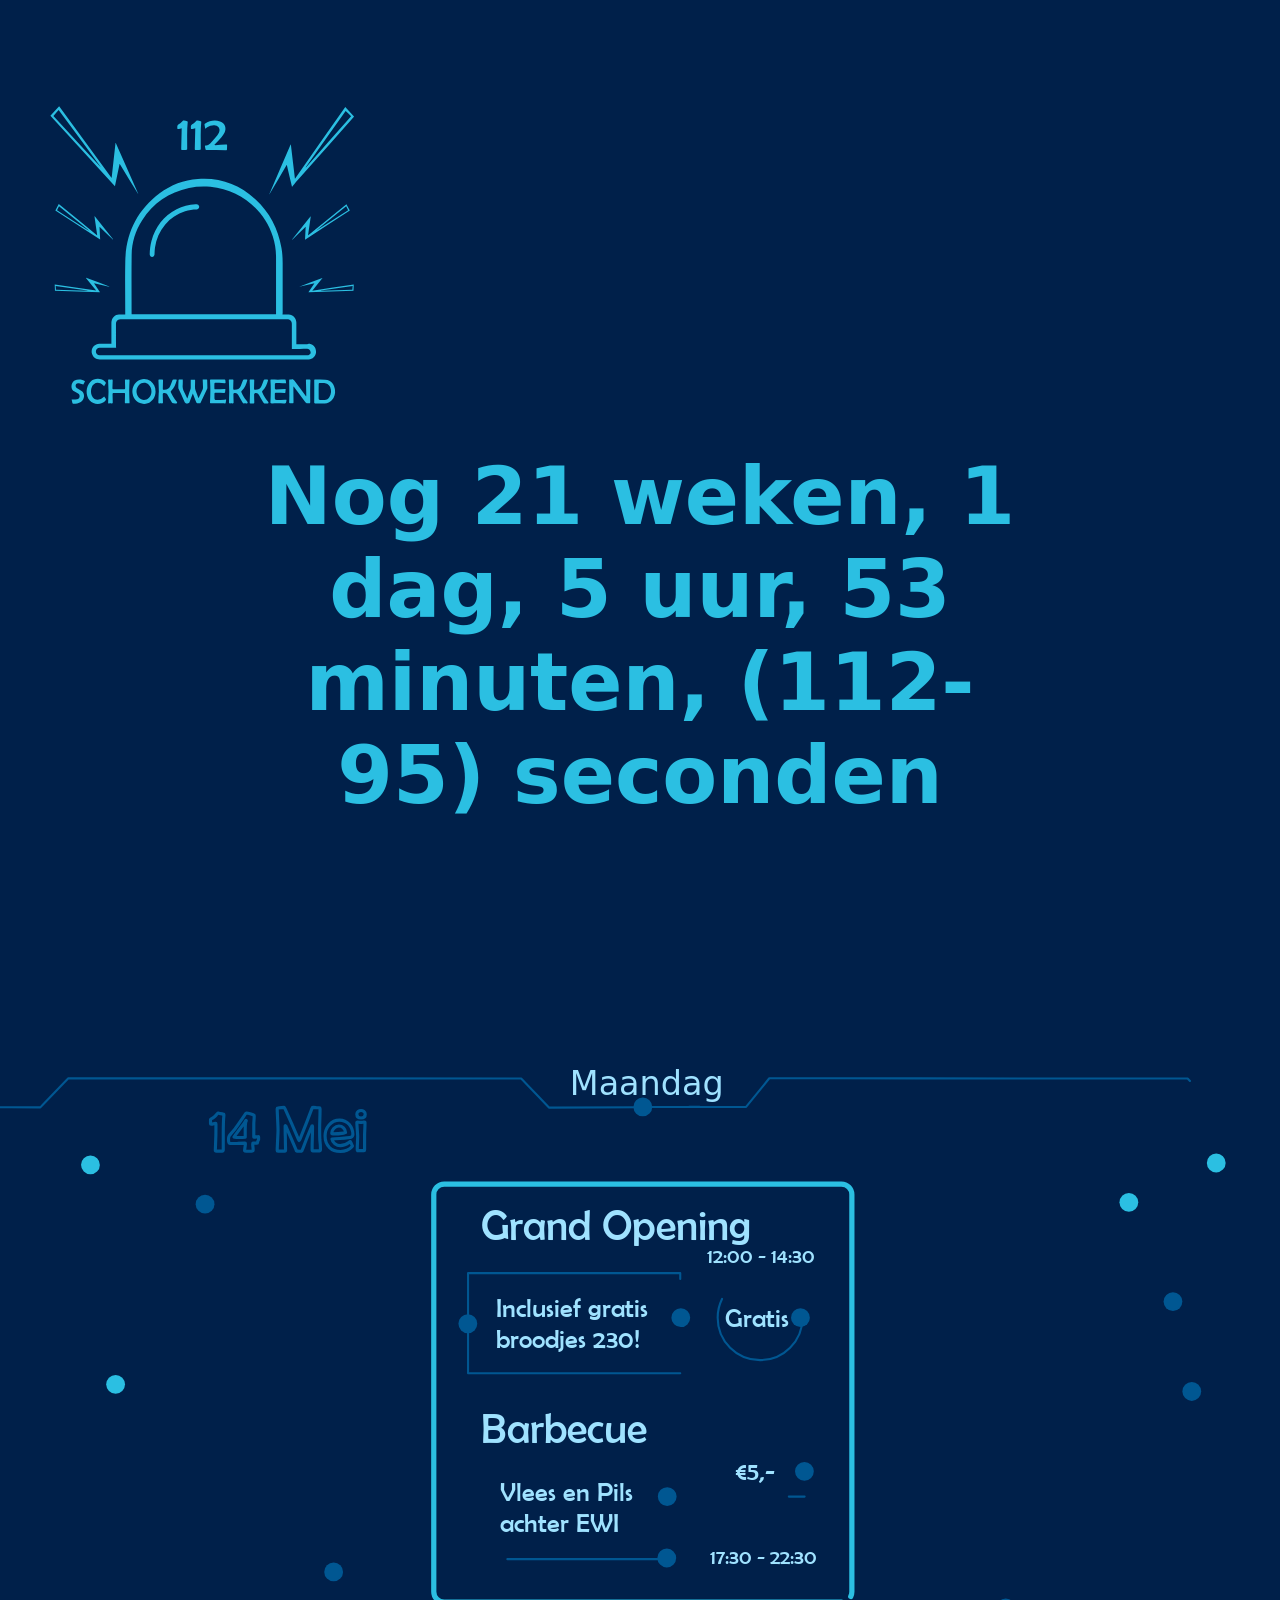
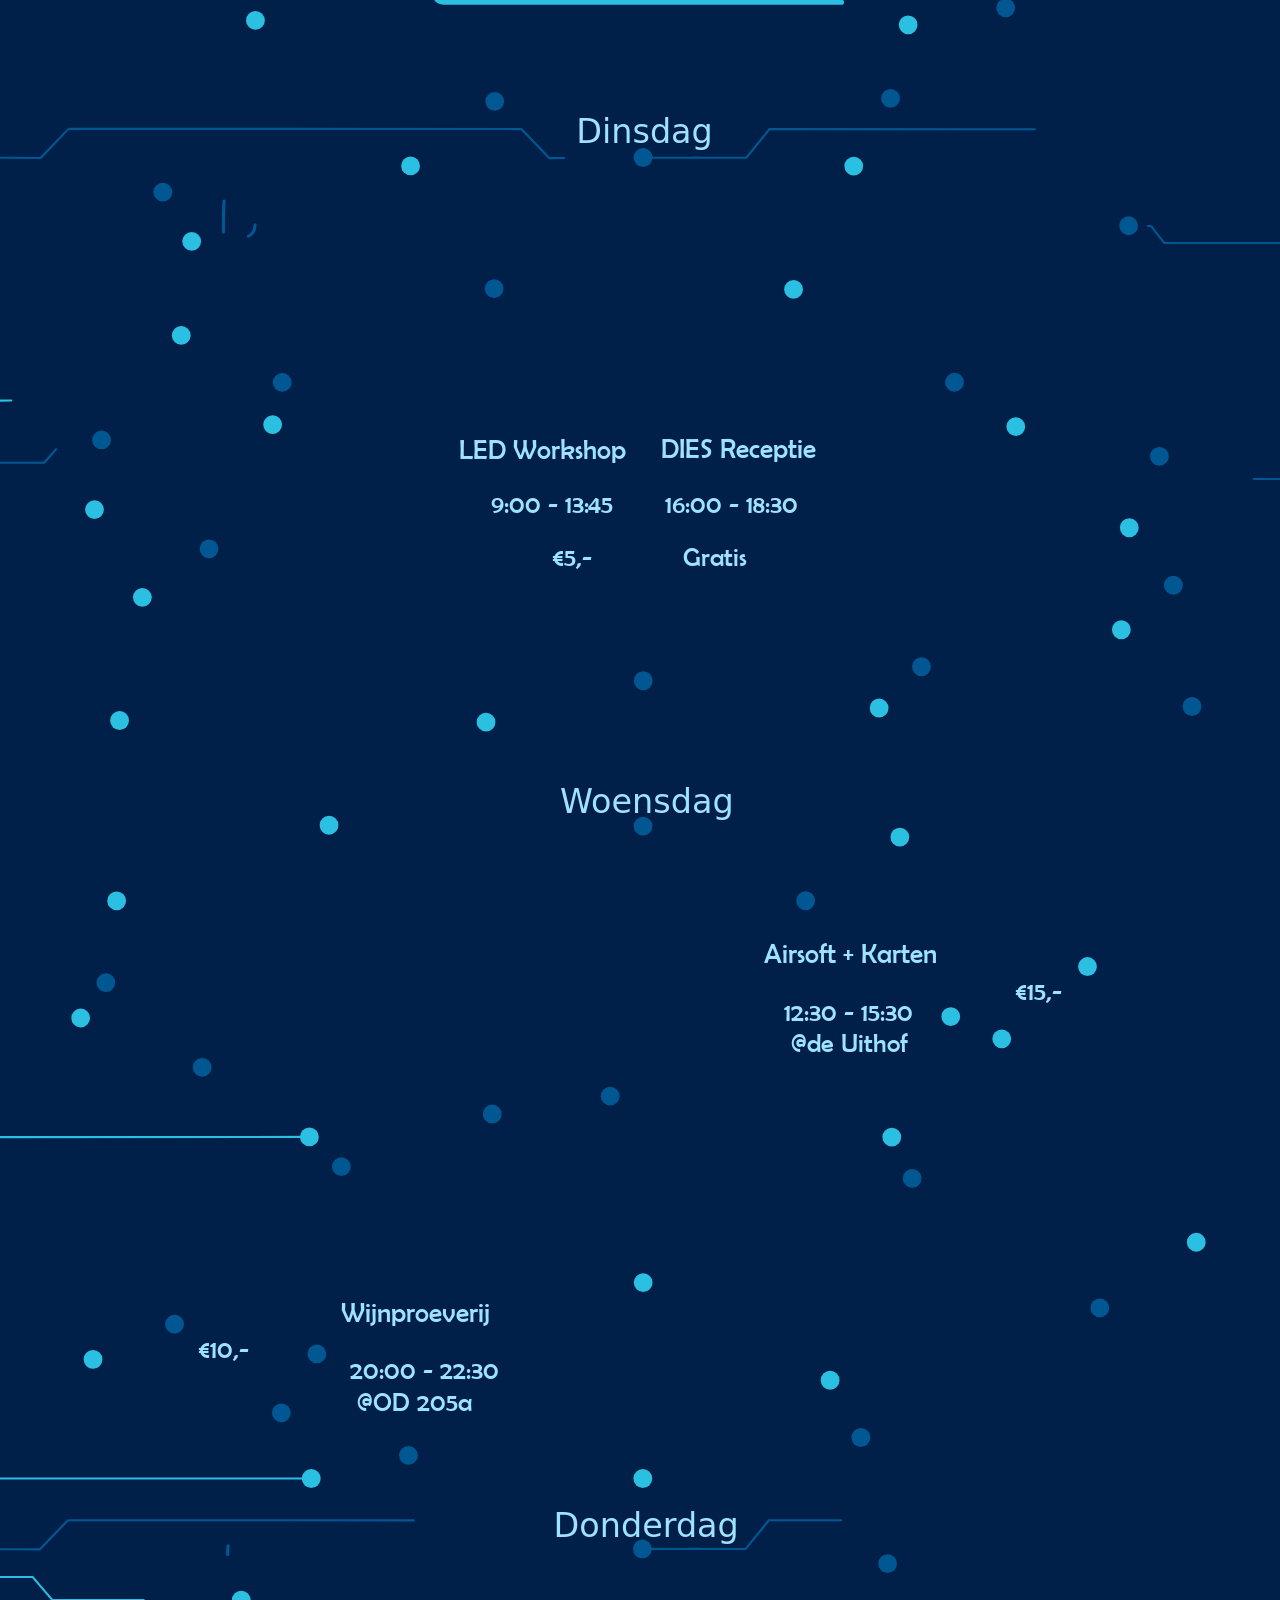
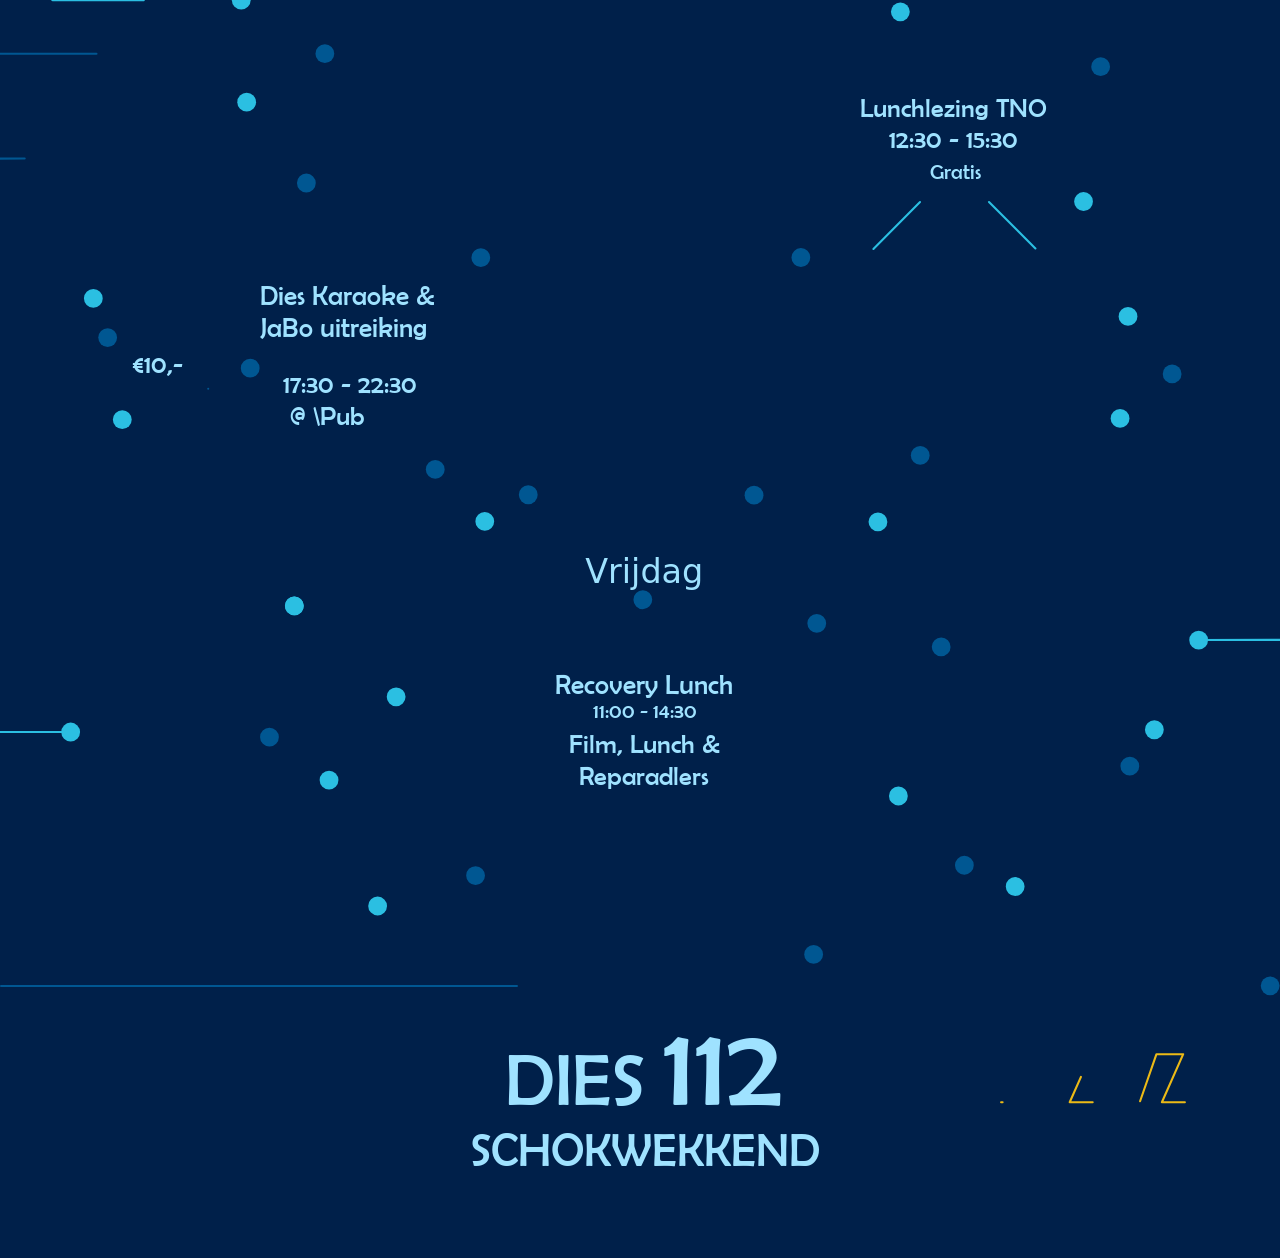
==== commit 82f98fab: "Countdown, auto scroll, animate on scroll added" ====
--- a/index.html
+++ b/index.html
@@ -140,7 +140,7 @@
 </svg>
 	</div>
 	<div class="suf burger center text-center countdown">
-		<h1>Nog 11 dagen</h1>
+		<h1 id="countdown">Nog 11 dagen</h1>
 	</div>
 </div>
 
@@ -1380,7 +1380,7 @@
 		</g>
 	</g>
 	<g>
-		<text transform="matrix(0.9994 0 0 1 135.4841 1288.3344)"><tspan x="0" y="0" class="st5 st13 st14">20:00 - 22:30</tspan><tspan x="0" y="15.2" class="st5 st13 st14"> @OD 205a</tspan></text>
+		<text transform="matrix(0.9994 0 0 1 135.4841 1288.3344)"><tspan x="0" y="0" class="st5 st13 st14">17:30 - 22:30</tspan><tspan x="0" y="15.2" class="st5 st13 st14"> @ \Pub </tspan></text>
 	</g>
 	<text transform="matrix(0.9994 0 0 1 124.2288 1245.9288)"><tspan x="0" y="0" class="st5 st13 st17">Dies Karaoke &amp;</tspan><tspan x="0" y="15.6" class="st5 st13 st17">JaBo uitreiking</tspan></text>
 </g>
@@ -1603,7 +1603,7 @@
 		</g>
 	</g>
 </g>
-<g>
+<g id="footer">
 	<g>
 		<path class="st21" d="M566.8,1627.5h-11l10.2-23h-12.8l-12,34.5h9.5l-9.5,32.2L566.8,1627.5z"/>
 		<path class="st21" d="M522.7,1627.5h-11l10.2-23h-12.8l-12,34.5h9.5l-9.5,32.2L522.7,1627.5z"/>
--- a/styles_static.css
+++ b/styles_static.css
@@ -24,6 +24,8 @@
     font-size: 5em;
     color: #2bbfe2;
     font-family:Lucida Grande, Lucida Sans Unicode, Lucida Sans, DejaVu Sans, Verdana,' sans-serif';
+	max-width: 60vw;
+	margin: 0 auto;
 }
 
 .burger {
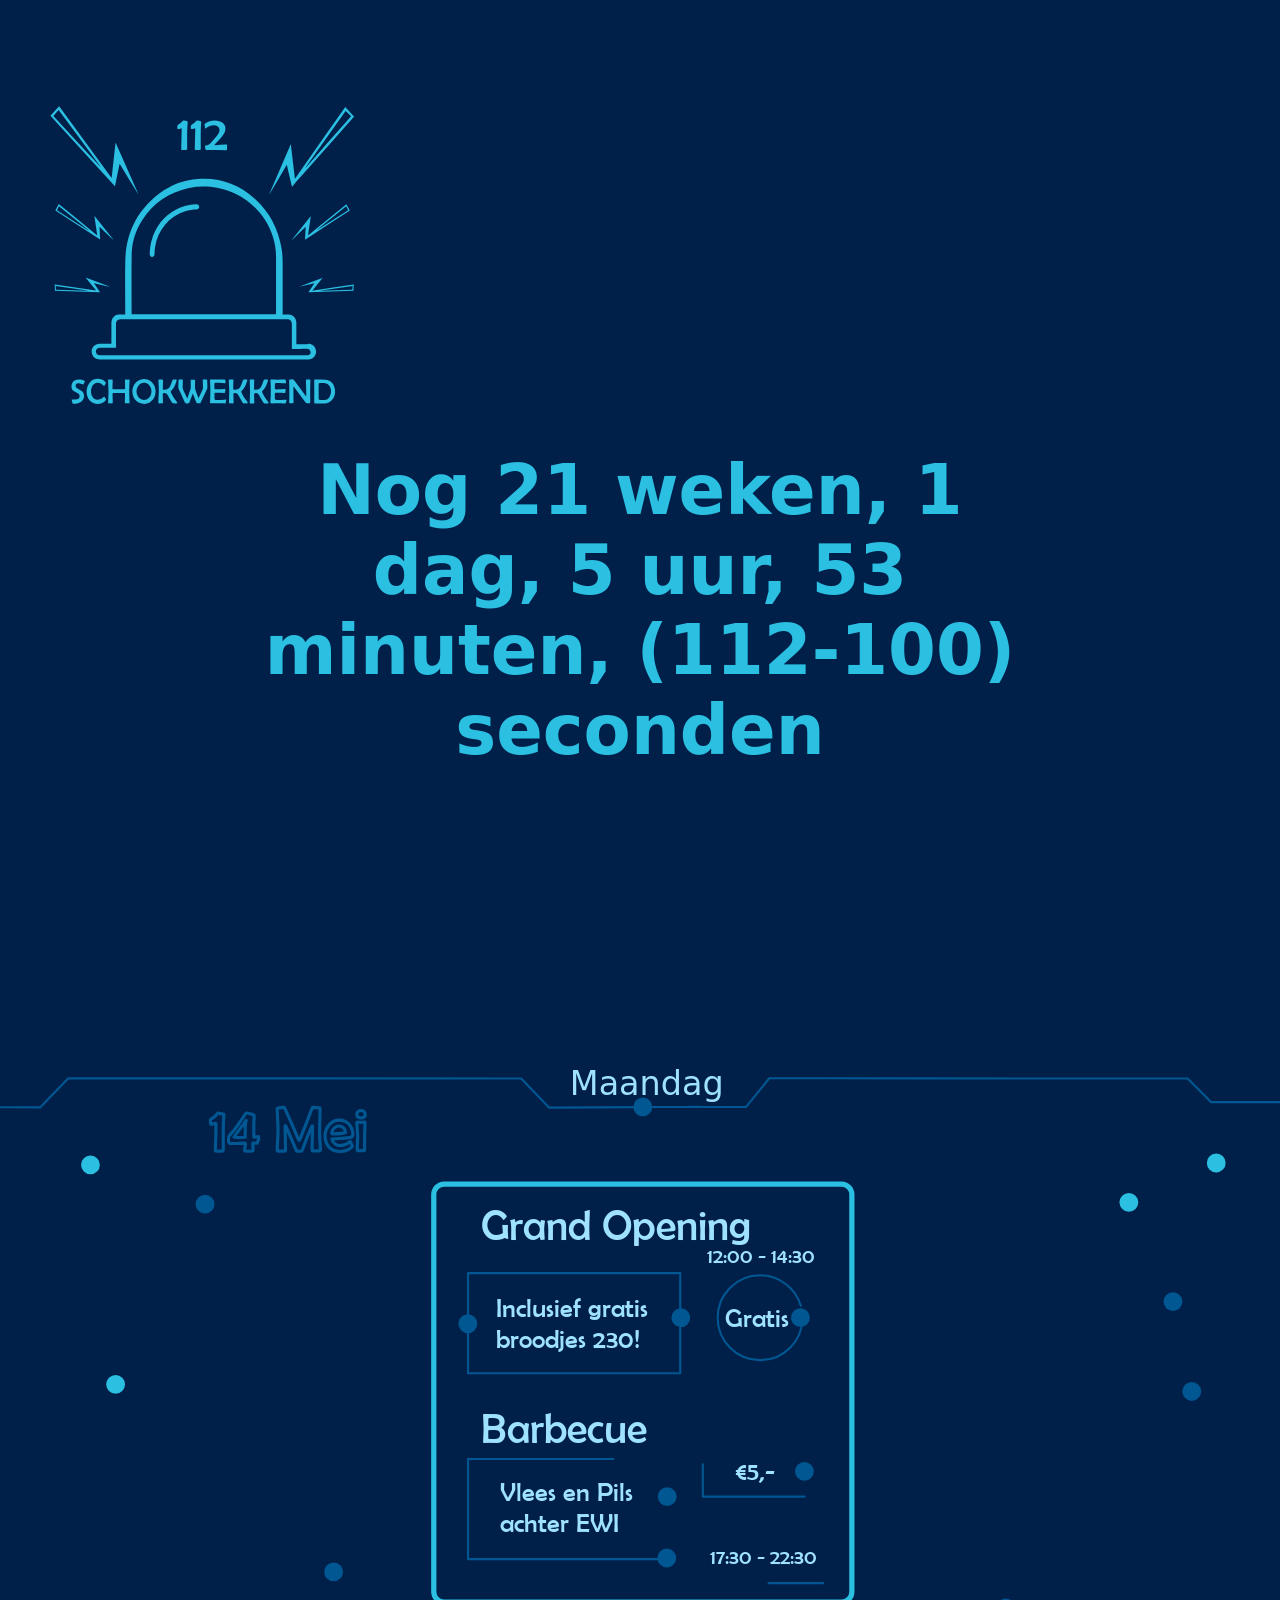
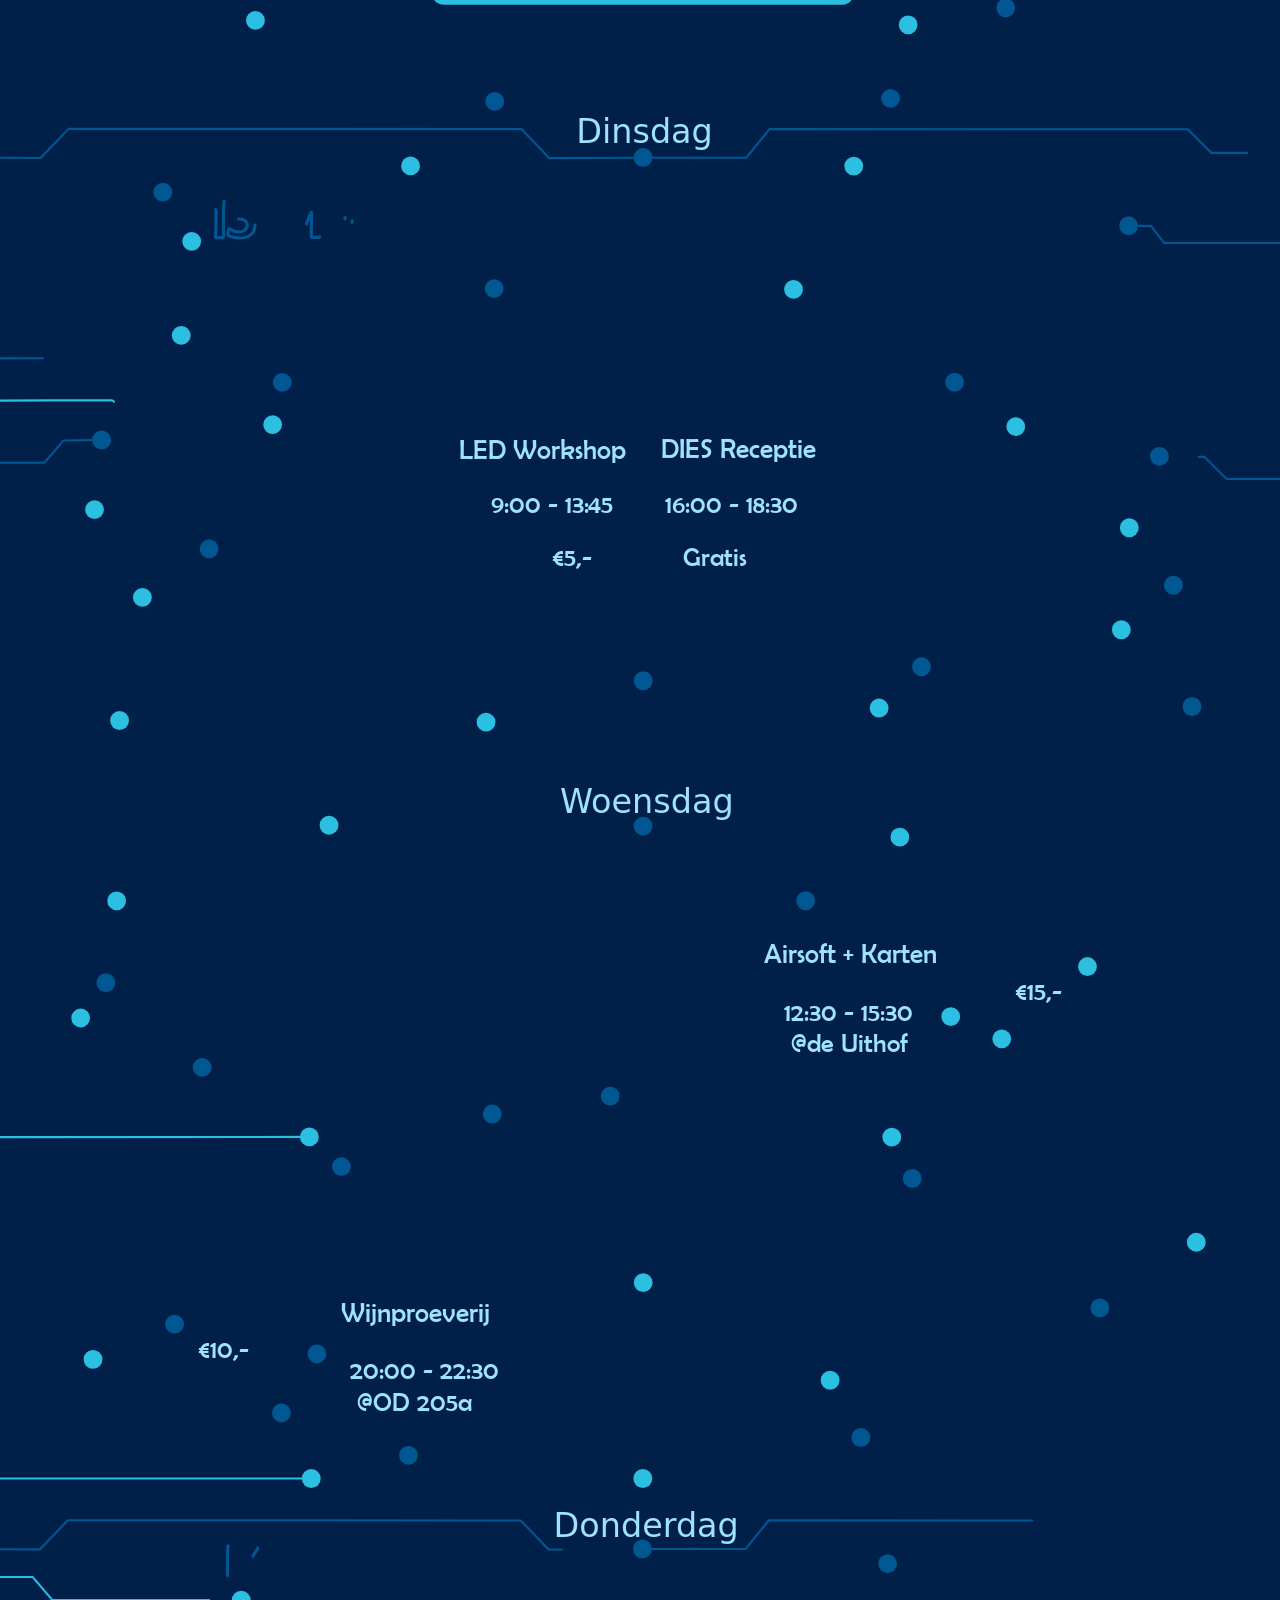
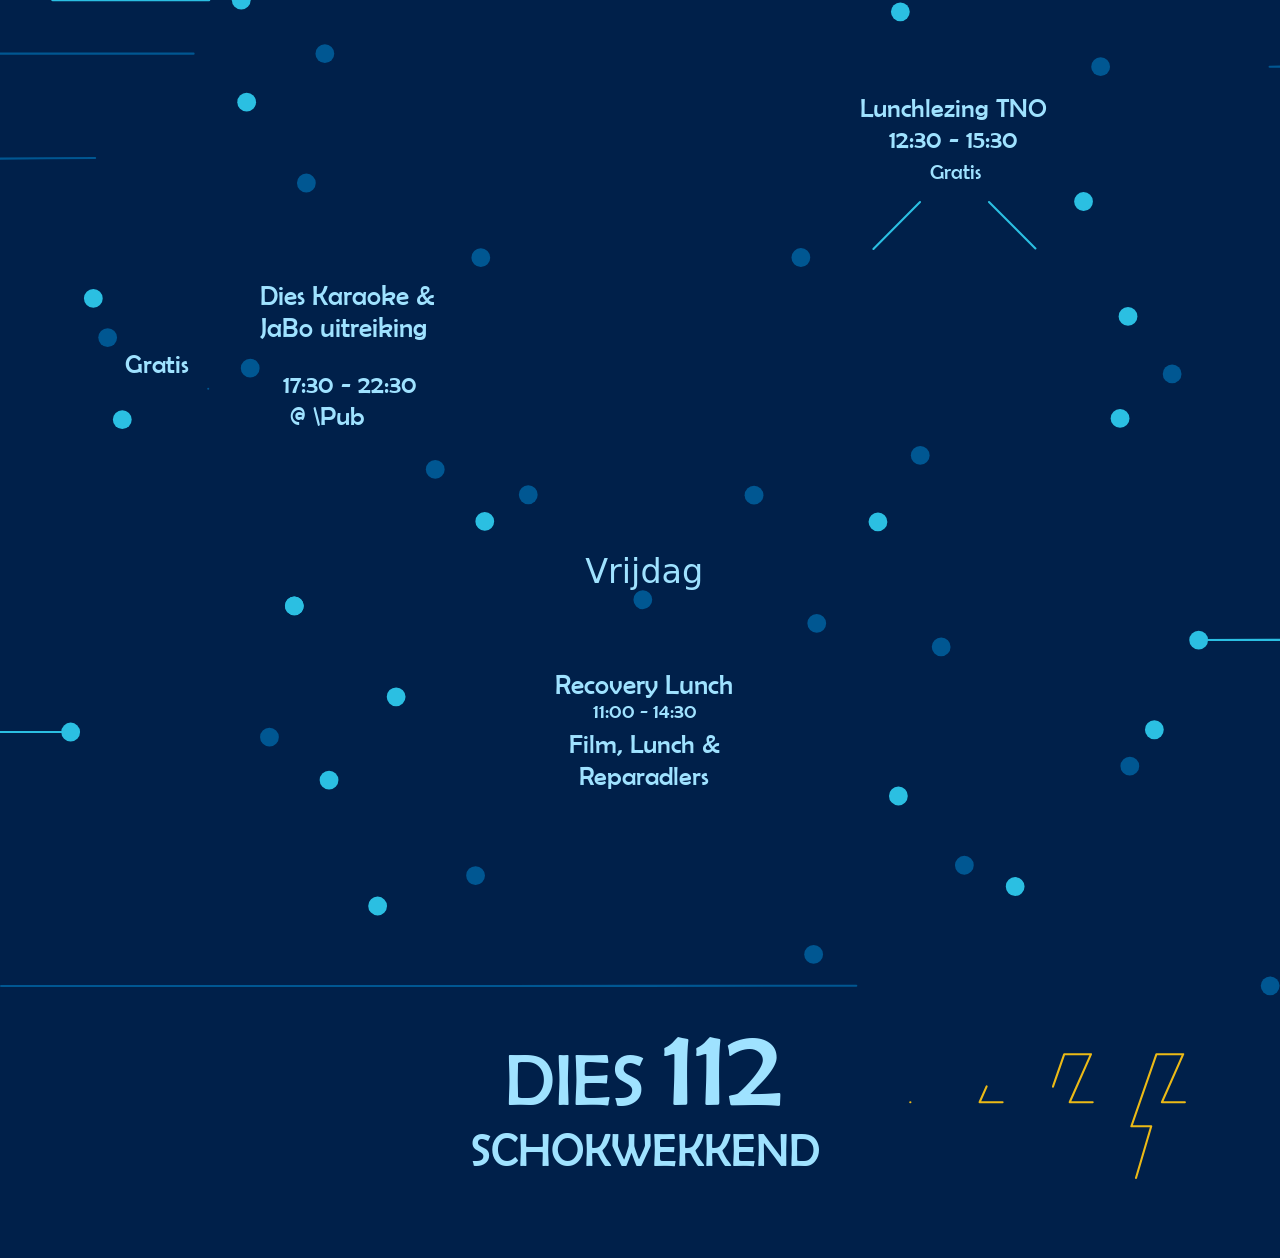
==== commit c95e015d: "Price for the karaoke fixed" ====
--- a/index.html
+++ b/index.html
@@ -1369,7 +1369,7 @@
 	<text transform="matrix(0.9994 0 0 1 444.9437 1185.7927)" class="st5 st13 st15">Gratis</text>
 	<path class="st4" d="M215.7,1316.3h-95.5v-47.9h95.5V1316.3z"/>
 	<path class="st4" d="M99.6,1286.2H51v-24.4h48.7V1286.2z"/>
-	<text transform="matrix(0.9994 0 0 1 63.0253 1278.5205)" class="st5 st13 st14">€10,-</text>
+	<text transform="matrix(0.9994 0 0 1 60.0253 1278.5205)" class="st5 st13 st14">Gratis</text>
 	<g>
 		<g>
 			<path class="st2" d="M99.6,1276.4c39.7,0.2-12.4-0.2,20.3,0"/>
--- a/styles_static.css
+++ b/styles_static.css
@@ -6,6 +6,7 @@
 	padding:0;
 	border: 0;
 	background-color: #00204a;
+	overflow-x: hidden;
 }
 
 background {
@@ -21,7 +22,7 @@
 }
 
 .burger h1 {
-    font-size: 5em;
+    font-size: 4.3em;
     color: #2bbfe2;
     font-family:Lucida Grande, Lucida Sans Unicode, Lucida Sans, DejaVu Sans, Verdana,' sans-serif';
 	max-width: 60vw;
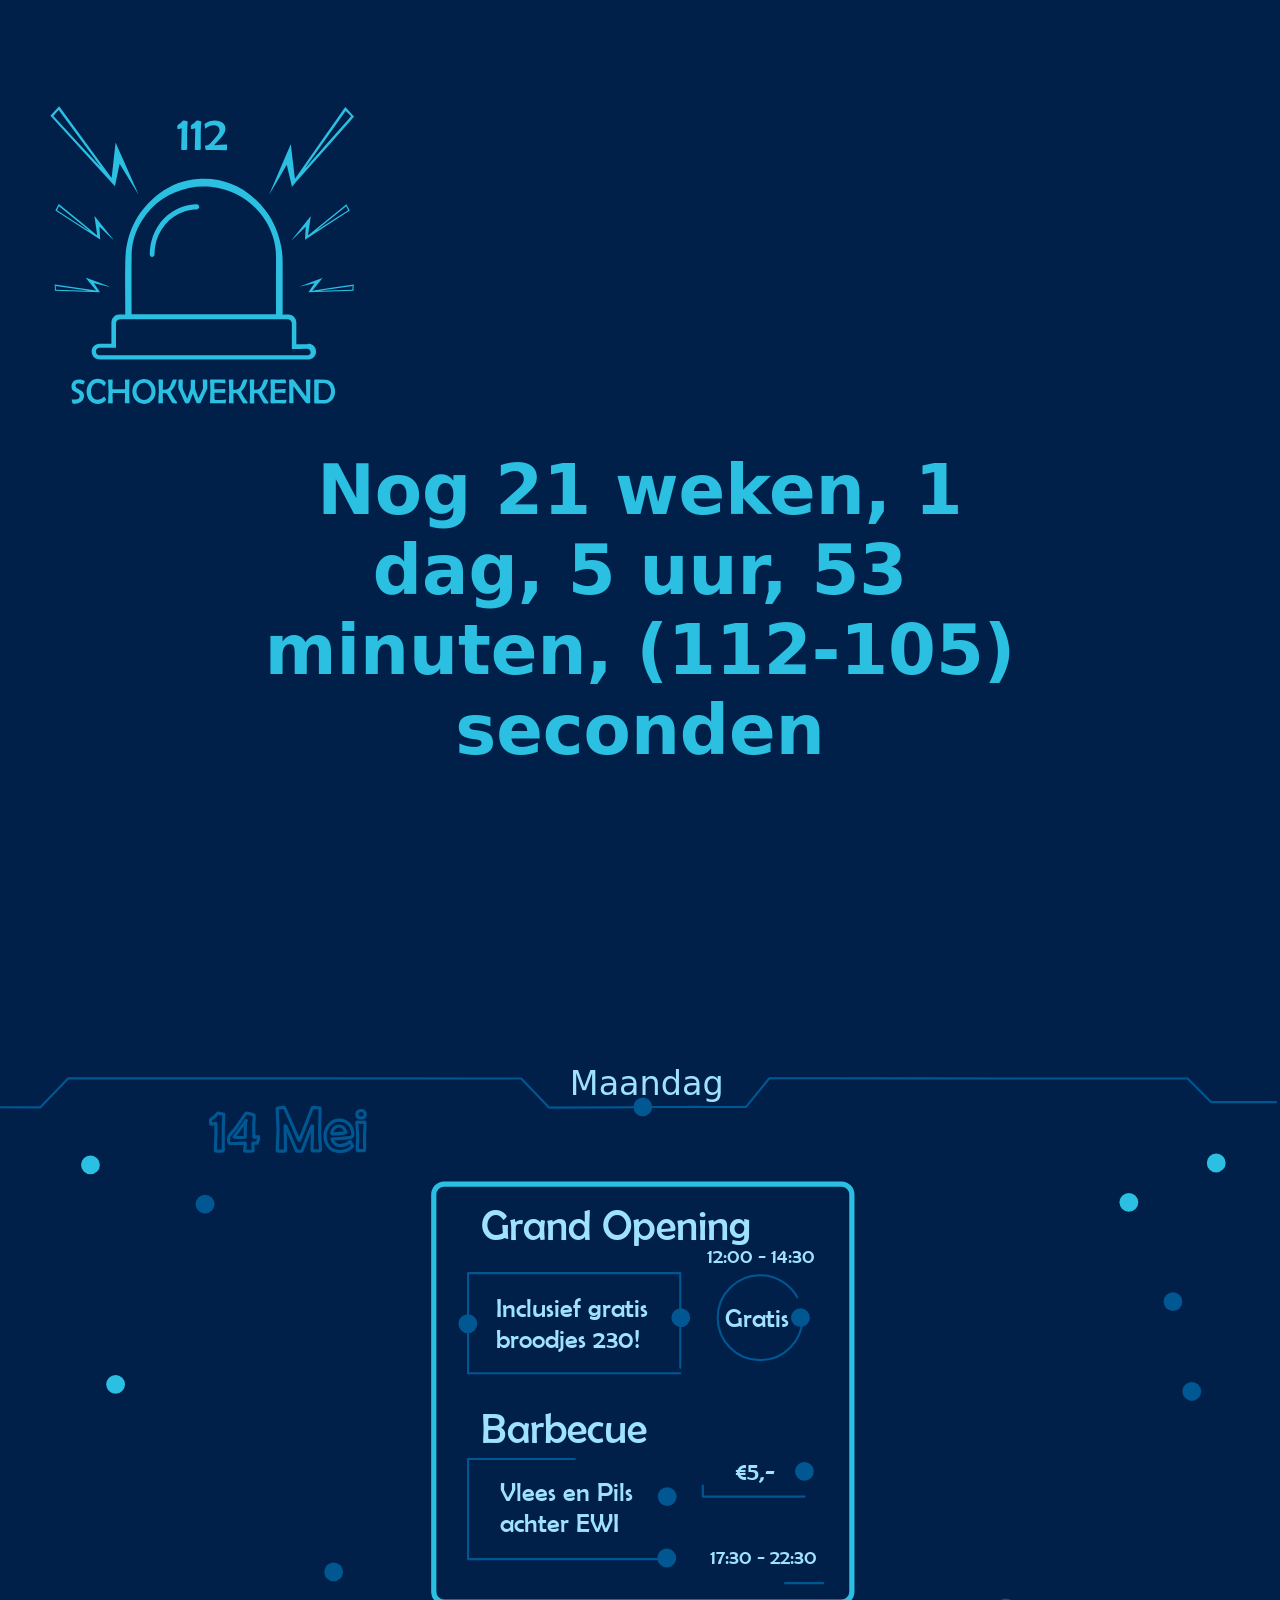
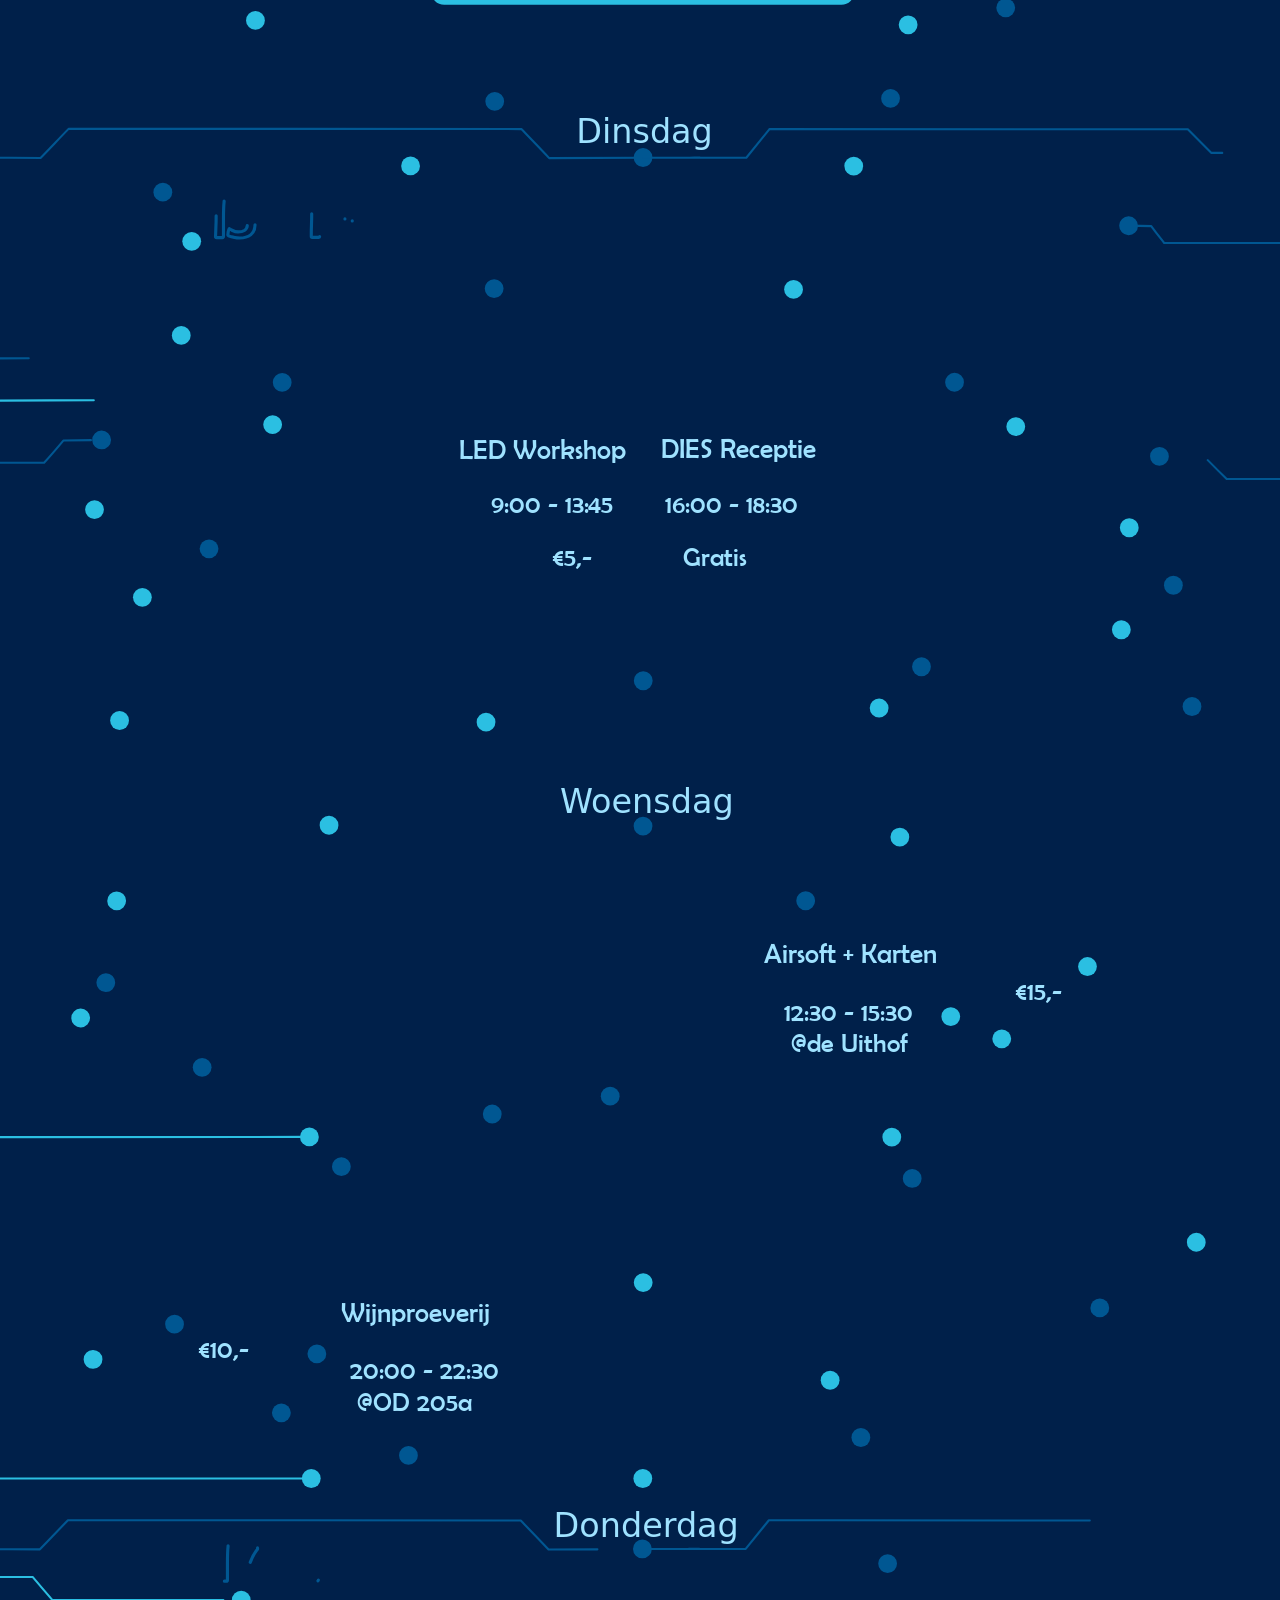
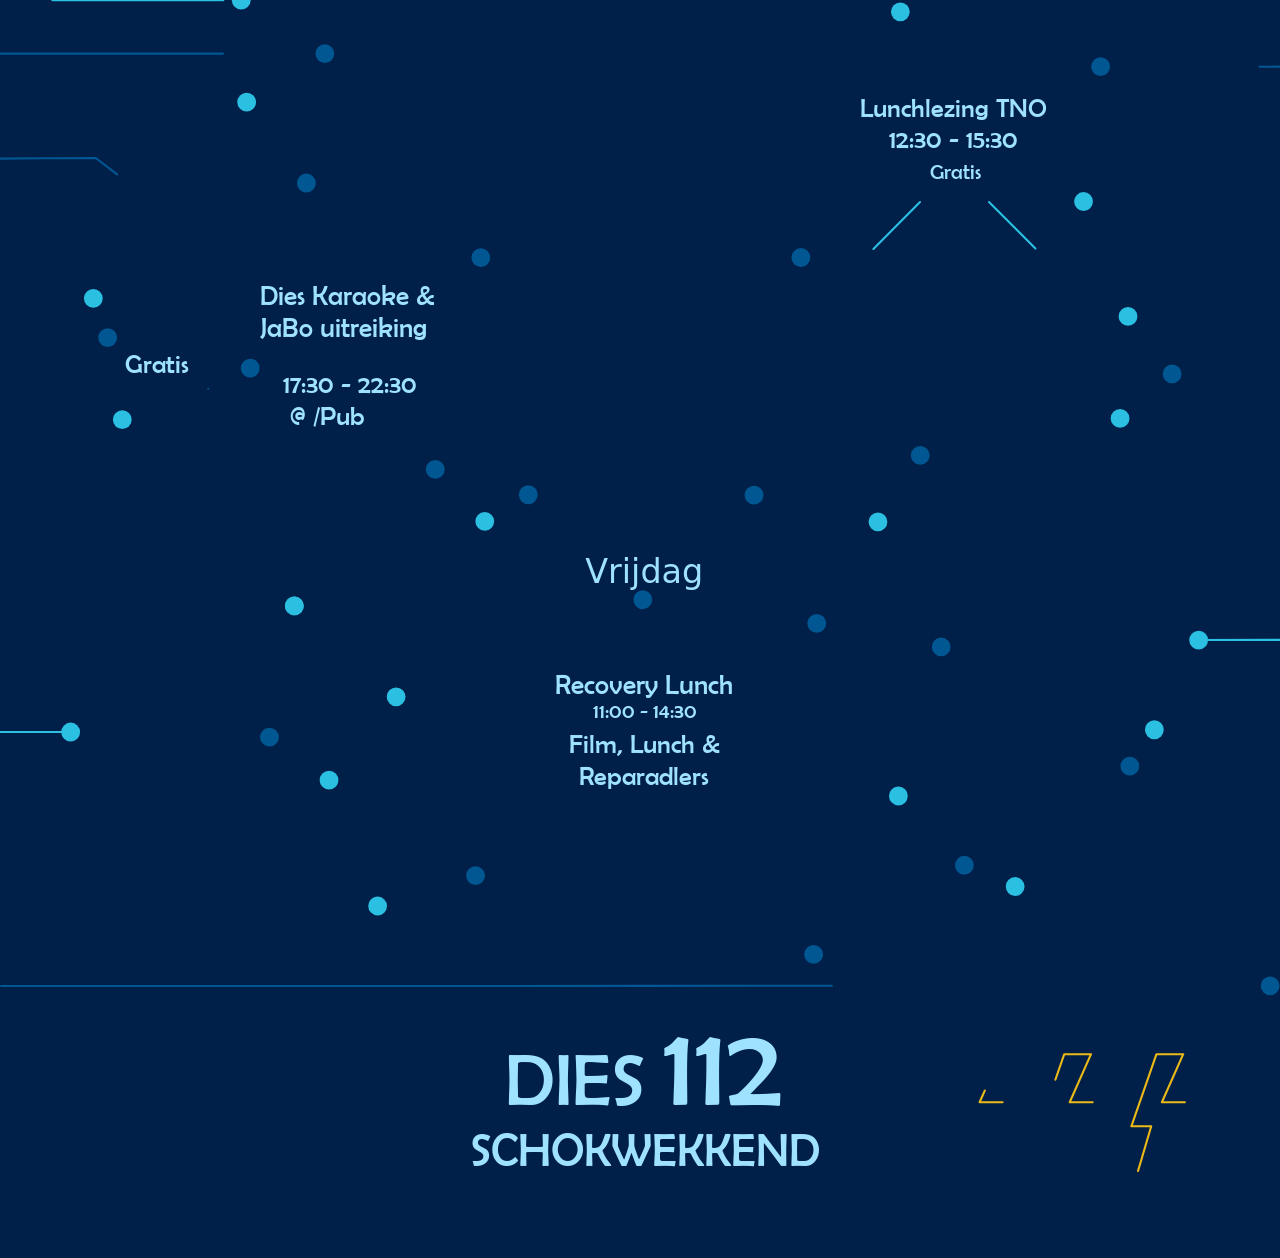
==== commit bf5b113a: "Fix name of faculty Pub!" ====
--- a/index.html
+++ b/index.html
@@ -1380,7 +1380,7 @@
 		</g>
 	</g>
 	<g>
-		<text transform="matrix(0.9994 0 0 1 135.4841 1288.3344)"><tspan x="0" y="0" class="st5 st13 st14">17:30 - 22:30</tspan><tspan x="0" y="15.2" class="st5 st13 st14"> @ \Pub </tspan></text>
+		<text transform="matrix(0.9994 0 0 1 135.4841 1288.3344)"><tspan x="0" y="0" class="st5 st13 st14">17:30 - 22:30</tspan><tspan x="0" y="15.2" class="st5 st13 st14"> @ /Pub </tspan></text>
 	</g>
 	<text transform="matrix(0.9994 0 0 1 124.2288 1245.9288)"><tspan x="0" y="0" class="st5 st13 st17">Dies Karaoke &amp;</tspan><tspan x="0" y="15.6" class="st5 st13 st17">JaBo uitreiking</tspan></text>
 </g>
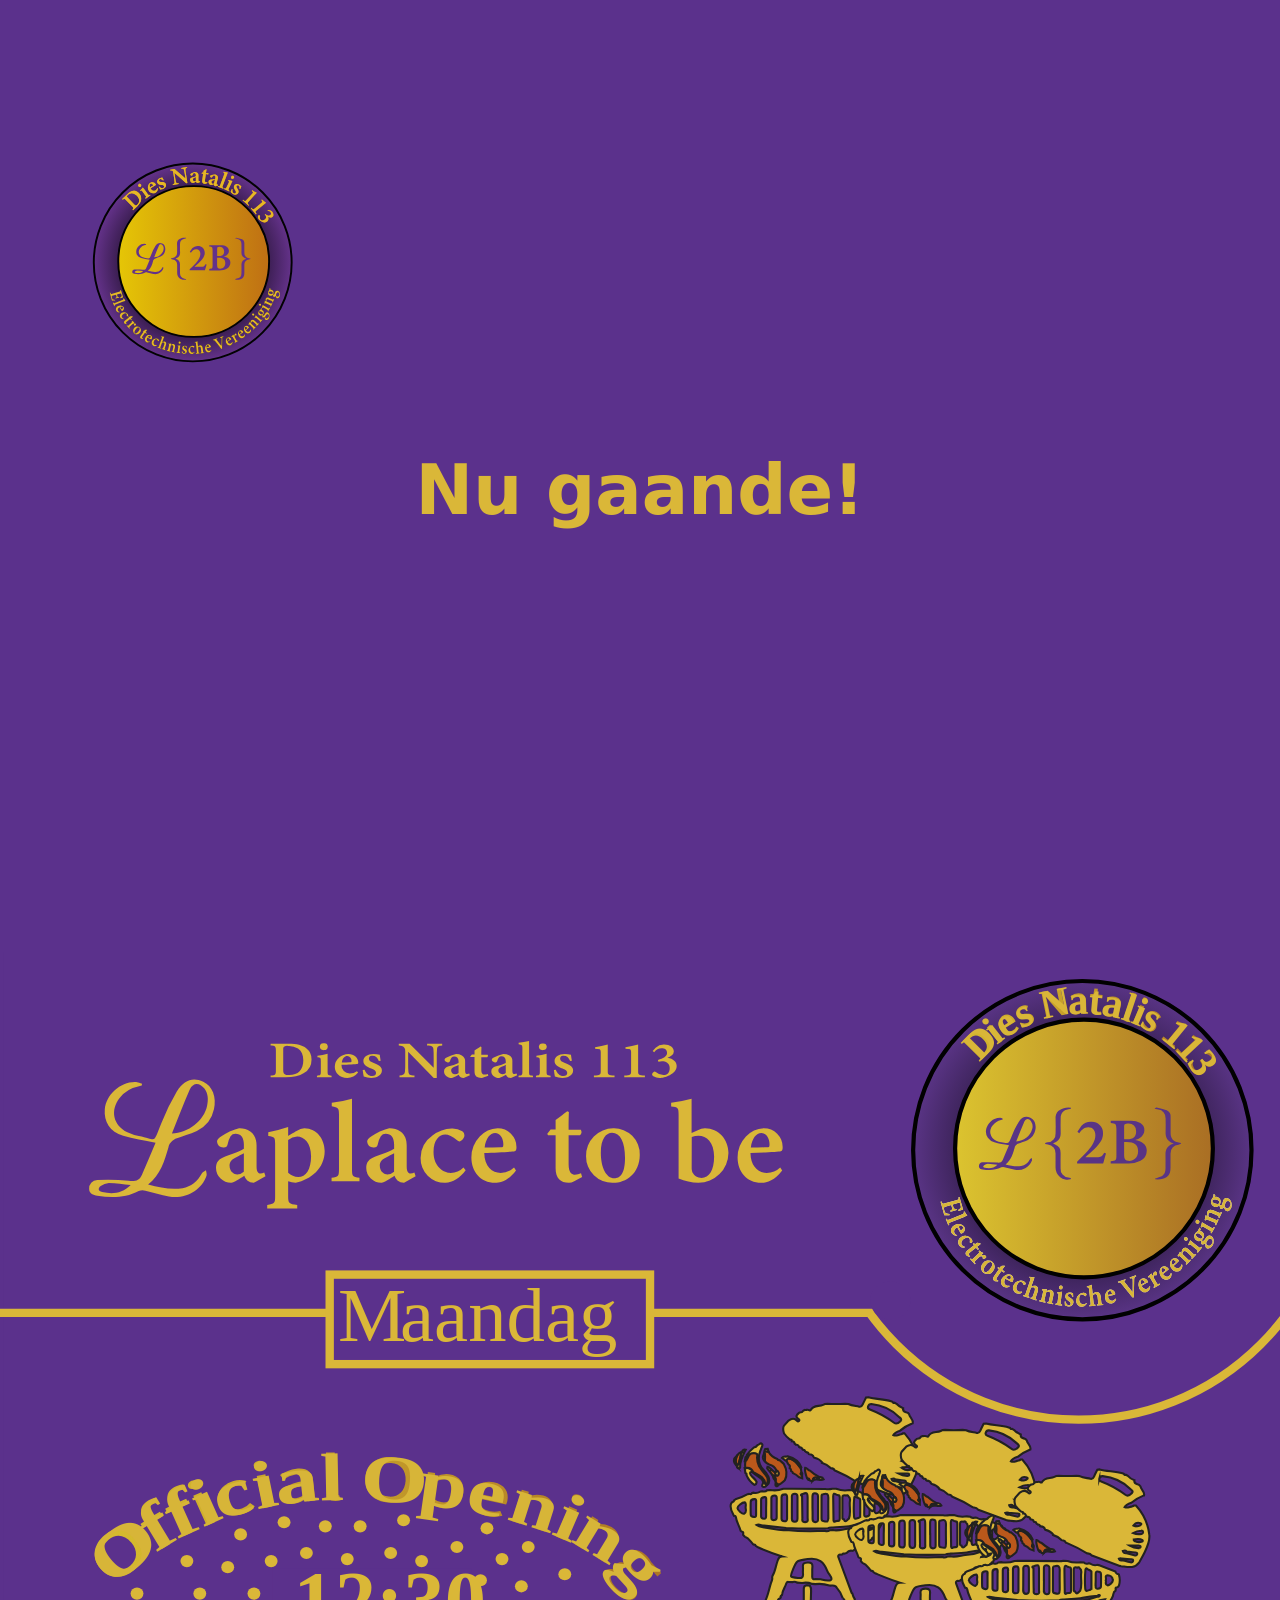
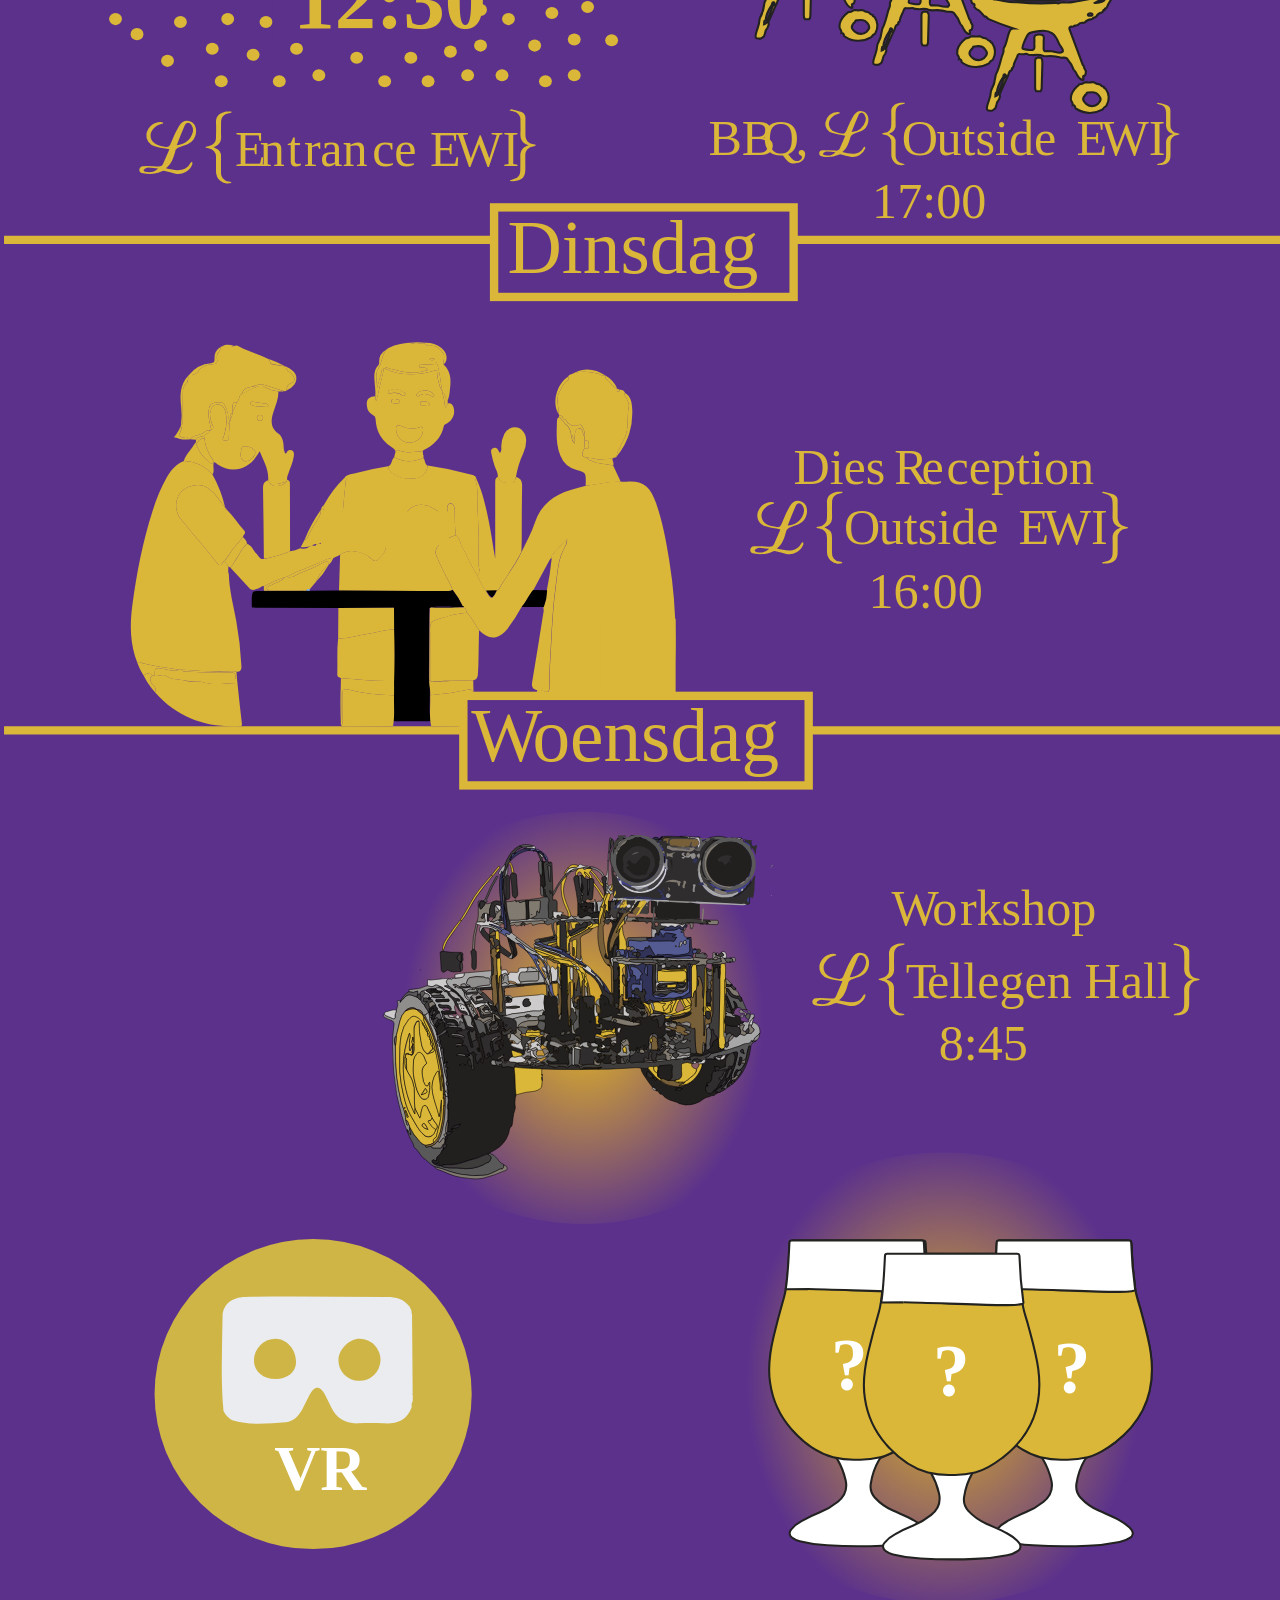
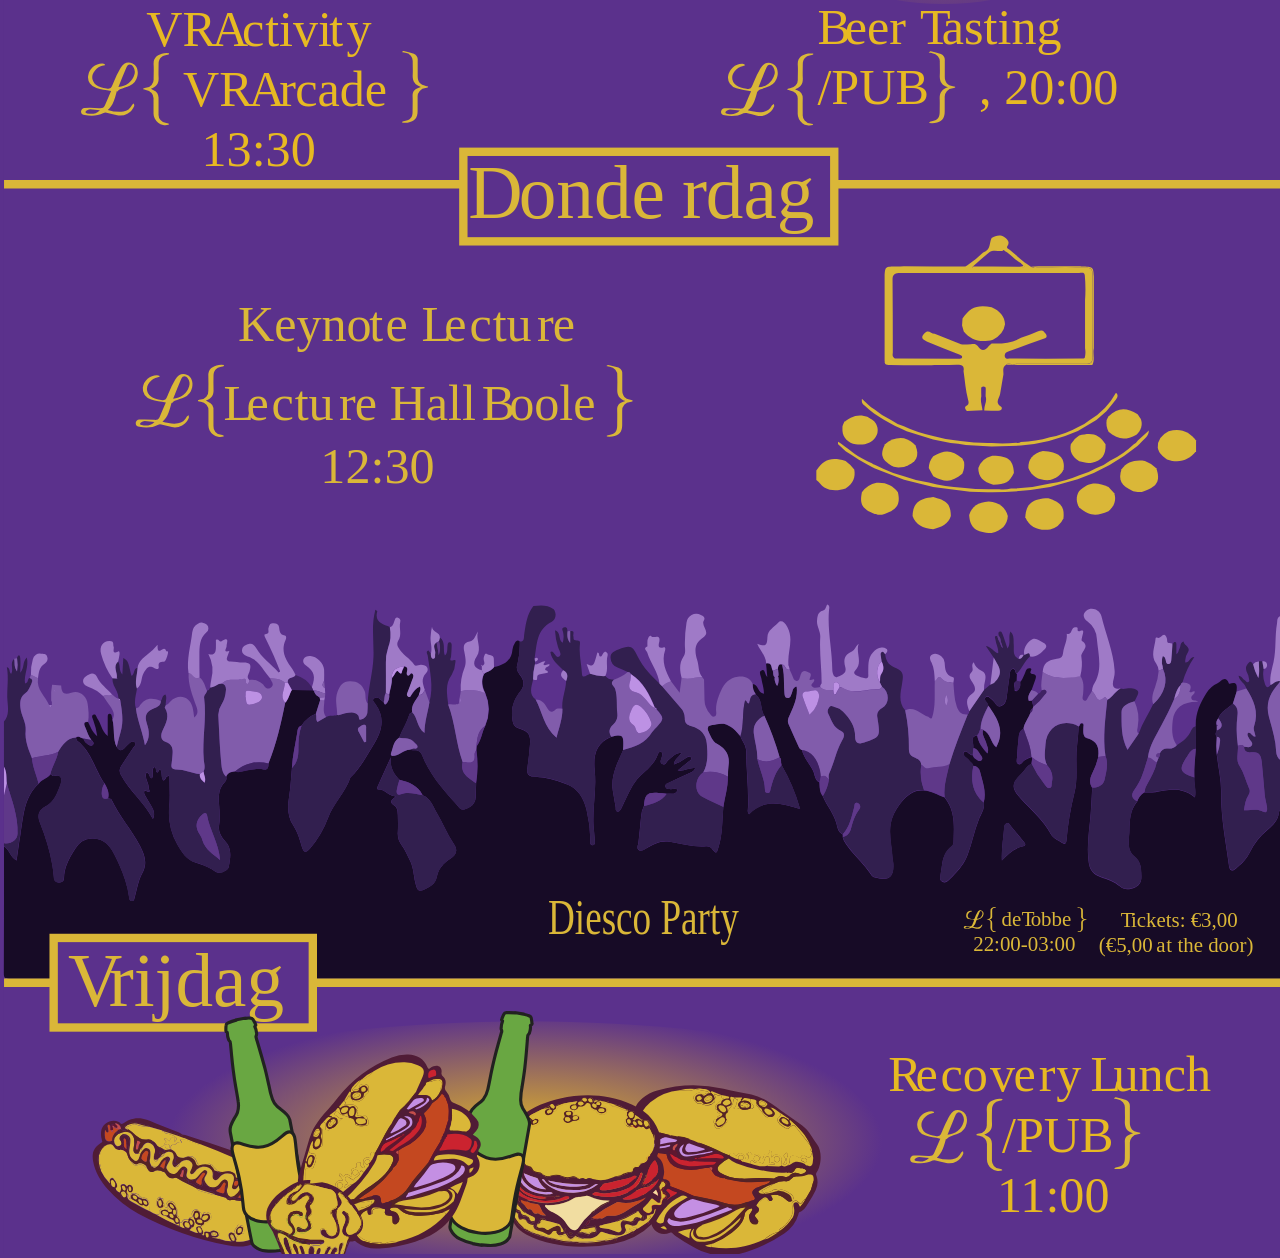
==== commit 2c4e8f0e: "Dies 113" ====
--- a/index.html
+++ b/index.html
@@ -4,1621 +4,719 @@
 <meta charset="utf-8">
 <link rel="stylesheet" href="styles.scss">
 <link rel="stylesheet" href="styles_static.css">
-<title>Dies 112  | Electrotechnische Vereeniging</title>
+<title>Dies 113  | Electrotechnische Vereeniging</title>
 </head>
 <body>
 
 <div class="opening screen">
 	<div class="suf burger center">
 		<svg version="1.1" id="schokwekkend112" xmlns="http://www.w3.org/2000/svg" xmlns:xlink="http://www.w3.org/1999/xlink" x="0px" y="0px" viewBox="0 0 612 700" style="enable-background:new 0 0 612 733;" xml:space="preserve">
-<style type="text/css">
-	.schokwekkendBlauw{fill:#2BBFE2;}
-	#schokwekkend112 g {max-height: 50vh}
+			<style type="text/css">
+	.st0{fill:url(#SVGID_1_);stroke:#020203;stroke-width:3;stroke-miterlimit:10;}
+	.st1{fill:url(#SVGID_2_);stroke:#020203;stroke-width:3;stroke-miterlimit:10;}
+	.st2{fill:none;stroke:#020203;stroke-miterlimit:10;}
+	.st3{fill:#64328A;}
+	.st4{fill:url(#SVGID_3_);}
+	.st5{fill:url(#SVGID_4_);}
+	.st6{fill:url(#SVGID_5_);}
+	.st7{fill:url(#SVGID_6_);}
+	.st8{fill:url(#SVGID_7_);}
+	.st9{fill:url(#SVGID_8_);}
+	.st10{fill:url(#SVGID_9_);}
+	.st11{fill:url(#SVGID_10_);}
+	.st12{fill:url(#SVGID_11_);}
+	.st13{fill:url(#SVGID_12_);}
+	.st14{fill:url(#SVGID_13_);}
+	.st15{fill:url(#SVGID_14_);}
+	.st16{fill:url(#SVGID_15_);}
+	.st17{fill:url(#SVGID_16_);}
+	.st18{fill:#E7B825;}
+	.st19{fill:url(#SVGID_17_);}
+	.st20{fill:url(#SVGID_18_);}
+	.st21{fill:url(#SVGID_19_);}
+	.st22{fill:url(#SVGID_20_);}
+	.st23{fill:url(#SVGID_21_);}
+	.st24{fill:url(#SVGID_22_);}
+	.st25{fill:url(#SVGID_23_);}
+	.st26{fill:url(#SVGID_24_);}
+	.st27{fill:url(#SVGID_25_);}
+	.st28{fill:url(#SVGID_26_);}
+	.st29{fill:url(#SVGID_27_);}
+	.st30{fill:url(#SVGID_28_);}
+	.st31{fill:url(#SVGID_29_);}
+	.st32{fill:url(#SVGID_30_);}
+	.st33{fill:url(#SVGID_31_);}
+	.st34{fill:url(#SVGID_32_);}
+	.st35{fill:url(#SVGID_33_);}
+	.st36{fill:url(#SVGID_34_);}
+	.st37{fill:url(#SVGID_35_);}
+	.st38{fill:url(#SVGID_36_);}
+	.st39{fill:url(#SVGID_37_);}
+	.st40{fill:url(#SVGID_38_);}
+	.st41{fill:url(#SVGID_39_);}
+	.st42{fill:url(#SVGID_40_);}
+	.st43{fill:url(#SVGID_41_);}
+	.st44{fill:url(#SVGID_42_);}
+	.st45{fill:url(#SVGID_43_);}
+	.st46{fill:url(#SVGID_44_);}
 </style>
+<radialGradient id="SVGID_1_" cx="299.8123" cy="408.33" r="153.9212" gradientUnits="userSpaceOnUse">
+	<stop  offset="0.4109" style="stop-color:#020203"/>
+	<stop  offset="1" style="stop-color:#64328A"/>
+</radialGradient>
+<circle class="st0" cx="299.8" cy="408.3" r="153.9"/>
+<linearGradient id="SVGID_2_" gradientUnits="userSpaceOnUse" x1="184.0583" y1="406.8299" x2="418.5664" y2="406.8299">
+	<stop  offset="0" style="stop-color:#EE741C"/>
+	<stop  offset="1.316831e-03" style="stop-color:#EE7B1C"/>
+	<stop  offset="3.506411e-03" style="stop-color:#EC8F1A"/>
+	<stop  offset="6.280009e-03" style="stop-color:#E9AC14"/>
+	<stop  offset="8.757743e-03" style="stop-color:#E5C506"/>
+	<stop  offset="0.9944" style="stop-color:#BF7014"/>
+	<stop  offset="1" style="stop-color:#E59E06"/>
+</linearGradient>
+<circle class="st1" cx="301.3" cy="406.8" r="117.3"/>
+<path class="st2" d="M127.2,402.7"/>
+<path class="st3" d="M230,421.3c5,1.3,9.6,2.3,14.2,1.5c3.5-0.6,6.1-2.8,7.9-6c0.3-0.6,1.1-0.9,1.7-1.3c0.1,0.7,0.4,1.6,0.2,2.2
+	c-2,6-8.7,9.8-15.5,8.5c-3.3-0.6-6.4-1.7-9.7-2.4c-0.9-0.2-2-0.2-2.8,0.2c-5.4,2.9-11.2,2.9-17,1.9c-1.6-0.3-3.3-0.8-3.3-2.8
+	c0-2.1,1.3-3.6,3.3-3.7c4.3-0.1,8.6-0.2,12.9,0.3c2.6,0.3,4.4,0.1,5.4-2.4c1.9-4.5,3.8-8.9,5.6-13.2c-4.8-1-9.2-1.5-13.3-2.8
+	c-5.5-1.7-8-5.8-7.6-10.9c0.5-6.1,6.7-11.6,12.9-11.2c0.8,0,1.6,0.5,2.4,0.7c0,0.2-0.1,0.5-0.1,0.7c-0.5,0.1-1,0.3-1.5,0.4
+	c-3.1,0.6-5.5,2.2-7.5,4.6c-4.1,5-2.7,11.4,3.1,14.2c1.5,0.7,3.1,1.2,4.7,1.5c6.8,1.3,6.6,1.2,9.2-5.2c1.8-4.4,3.8-8.9,6.3-13
+	c3.1-5,6.7-6.1,10.9-4.2c3.8,1.7,5.6,6.4,4.4,11.4c-1,4.1-3.3,7.1-7,8.9c-2.8,1.4-5.9,2.1-8.8,3.2c-0.9,0.4-1.7,1.3-2.3,2.1
+	c-0.3,0.4-0.4,1.1-0.6,1.6C236.7,411.7,235.1,417.3,230,421.3z M239.8,400.3c6.8-0.1,13.2-5.3,14.5-11.3c0.5-2.5,0.5-5-1.1-7.1
+	c-2-2.7-4.7-2.6-6,0.4C244.5,388.1,242.3,394.1,239.8,400.3z M222.8,421.5c-3-0.3-6-0.8-9-0.9c-1.1,0-2.4,0.6-3.4,1.3
+	c-1.2,0.9-1.1,2.1,0.6,2.4C215.2,425.3,219.3,425.1,222.8,421.5z"/>
 <g>
-	<path class="schokwekkendBlauw" d="M439.5,489.2c3.1,0,6,0.1,8.9,0c7.2-0.4,12.6,5.8,12.6,12.5c0,10.6,0,21.2,0,31.8c0,0.6,0,1.2,0,2
-		c1.1,0,2,0,3,0c4.6,0,9.2,0,13.8,0c0.9,0,1.7-0.5,2.6-0.6c0.5-0.1,1-0.1,1.5,0c5.8,1.1,10.1,6.8,9.7,12.9
-		c-0.4,6.1-5.4,11.1-11.4,11.3c-0.5,0-0.9,0-1.4,0c-107.8,0-215.7,0-323.5,0c-6.4,0-11-3.5-12.4-9.5c-1.8-7.4,4-14.7,11.6-14.8
-		c6.1,0,12.1,0,18.2,0c0.1,0,0.2,0,0.6-0.1c0-0.5,0-1.1,0-1.7c0-10.3,0-20.6,0-30.9c0-3.7,1.2-6.9,3.8-9.5c2.2-2.2,4.9-3.3,8-3.3
-		c3.2,0,6.3,0,9.7,0c0-0.8,0-1.4,0-2.1c0-27.1-0.5-54.1,0.1-81.2c1-43.4,18.5-78.9,53.4-105.2c17.6-13.2,37.6-20.7,59.5-22.3
-		c34.3-2.6,64.2,8.3,89.4,31.4c22.3,20.4,35.4,45.9,40.6,75.6c1.4,7.7,1.9,15.6,1.9,23.4c0,26.1,0,52.3,0,78.4
-		C439.5,487.8,439.5,488.4,439.5,489.2z M429.4,489c0-0.6,0-1,0-1.5c0-29.3,0-58.5,0-87.8c0-10.8-1.8-21.4-5-31.7
-		c-13.3-41.9-51.2-73.2-97.1-77.4c-11.2-1-22.3-0.5-33.3,1.8c-31.2,6.7-55.7,23.3-72.8,50.2c-10.5,16.4-16.2,34.4-16.4,53.9
-		c-0.4,30.4-0.1,60.8-0.1,91.1c0,0.4,0.1,0.8,0.1,1.3C279.6,489,354.4,489,429.4,489z M180.6,541.1c-0.8,0-1.3,0-1.9,0
-		c-8,0-16,0-24,0c-2.5,0-4.4,1.4-5.2,3.7c-1.1,3.4,0.8,7.8,5.7,7.8c13.4-0.1,26.8,0,40.2,0c86,0,172,0,257.9,0c8,0,16,0,24,0
-		c0.8,0,1.5,0,2.3-0.1c1.8-0.3,3.4-1.8,3.6-3.3c0.4-4.2-2.8-6.6-5.6-6.5c-7.3,0.2-14.6,0.1-21.9,0.1c-0.5,0-1.1,0-1.7,0
-		c0-0.9,0-1.5,0-2.1c0-12.2,0-24.5,0-36.7c0-1.9-0.4-3.6-1.7-5.1c-1.6-1.9-3.6-2.4-6-2.4c-71.1,0-142.2,0-213.3,0
-		c-15.2,0-30.5,0-45.7,0c-3.1,0-5.5,1.7-6.5,4.6c-0.3,1-0.4,2.1-0.4,3.2c0,11.6,0,23.2,0,34.9C180.6,539.7,180.6,540.3,180.6,541.1z
-		"/>
-	<path class="schokwekkendBlauw" d="M173.7,276.4c2-17.9,4-35.8,6-53.8c0.1,0,0.3,0,0.4-0.1c11.6,26.3,23.2,52.5,34.9,78.8c-0.1,0-0.2,0.1-0.3,0.1
-		c-9.5-15.5-18.9-30.9-28.6-46.8c-2.5,11.9-4.9,23.4-7.3,35.2c-33.5-36.6-66.9-73.1-100.4-109.7c4.5-4.9,9-9.7,13.6-14.7
-		c27.2,37.1,54.3,74.1,81.3,111C173.5,276.4,173.6,276.4,173.7,276.4z M156.1,259.5c0.1-0.1,0.2-0.2,0.3-0.2
-		c-21.7-29.3-43.4-58.6-65.2-88c-2.8,3.1-5.4,6.1-8.1,9.2C107.5,206.9,131.8,233.2,156.1,259.5z"/>
-	<path class="schokwekkendBlauw" d="M458.9,277.9c26-37.1,52-74.1,78.2-111.4c4.6,4.9,9,9.7,13.6,14.7c-0.3,0.4-0.6,0.8-0.8,1.1
-		c-25.2,28.4-50.4,56.8-75.6,85.2c-4.6,5.2-9.3,10.4-13.9,15.7c-1.9,2.2-3.6,4.5-5.4,6.7c-0.2,0.2-0.3,0.5-0.4,0.8
-		c-0.1-0.1-0.3-0.2-0.4-0.2c-2.7-11.3-5.3-22.5-8.1-34.3c-9.1,15.6-18.1,30.9-27,46.1c-0.1,0-0.2-0.1-0.2-0.1
-		c11.1-25.8,22.1-51.5,33.2-77.3c0.1,0,0.2,0,0.4,0.1c2.1,17.6,4.2,35.3,6.3,52.9C458.7,277.9,458.8,277.9,458.9,277.9z
-		 M537.7,172.7c-20.6,29-41.3,58.3-62.1,87.5c0.1,0.1,0.2,0.1,0.3,0.2c23.4-26.5,46.8-53.1,70.3-79.6
-		C543.3,178.1,540.5,175.4,537.7,172.7z"/>
-	<path class="schokwekkendBlauw" d="M284.3,590.4c0,2.5,0.2,4.7,0,6.9c-0.6,4.6,0.1,8.9,2.4,13c1.6,3,3,6.1,4.6,9.5c0.4-0.9,0.6-1.4,0.8-1.9
-		c1.4-4.2,2.9-8.5,4.3-12.7c0.3-0.8,0.3-1.8,0.3-2.7c0-3.9,0-7.8,0-11.9c2.1,0,4.3,0,6.7,0c0,0.5,0.1,1,0.1,1.5c0,3.1,0,6.2-0.2,9.3
-		c-0.1,2.3,0.3,4.4,1.1,6.6c1.4,3.7,2.8,7.4,4.2,11.3c0.3-0.4,0.5-0.7,0.7-0.9c2-4.2,4-8.4,5.9-12.6c0.5-1.1,0.7-2.5,0.6-3.7
-		c-0.1-3.8-0.3-7.6-0.5-11.7c2.2,0,4.3,0,6.5,0c0.2,0,0.5,0.6,0.5,0.9c0.1,4,0.2,8,0.3,12.1c0,0.5-0.2,1.1-0.5,1.6
-		c-3.3,7-6.6,14.1-9.9,21.1c-0.4,1-1,1.3-2.1,1.3c-4.2,0-4.2,0-5.8-3.9c-1.2-3.1-2.4-6.3-3.6-9.4c-0.2-0.5-0.4-1-0.7-1.8
-		c-1.8,4.5-3.5,8.7-5.1,13c-0.6,1.6-1.4,2.1-3.2,2.2c-2.6,0.2-3.8-0.7-4.9-3.1c-2.7-6.3-5.8-12.4-8.7-18.7c-0.5-1-0.7-2.2-0.7-3.4
-		c0-3.6,0.1-7.1,0.3-10.7c0-0.4,0.5-1.2,0.9-1.2C280.5,590.4,282.4,590.4,284.3,590.4z"/>
-	<path class="schokwekkendBlauw" d="M319.2,200.1c-0.4-2.4-0.8-4.4-1.1-6.5c0-0.3,0.3-0.9,0.6-1.1c7.3-4.7,15.2-6.5,23.6-3.6
-		c7.7,2.7,10.6,10.3,6.9,17.7c-2.6,5.1-6.4,9.2-10.3,13.2c-1.8,1.9-3.6,3.8-5.6,5.9c0.8,0,1.3,0.1,1.8,0.1c5.3-0.3,10.7-0.6,16-0.9
-		c2.1-0.1,2.2-0.1,2.2,2c0,1.8-0.2,3.6-0.2,5.3c0,1.1-0.4,1.5-1.6,1.5c-9.9-0.1-19.8-0.3-29.6-0.3c-1.5,0-2.3-0.4-2.4-2
-		c0-0.8-0.3-1.6-0.5-2.4c-0.4-2.1-0.4-2.3,1.8-2.5c2.7-0.3,4.8-1.5,6.6-3.5c3.4-3.9,6.9-7.8,10.2-11.8c1.2-1.4,2-3.2,2.9-4.8
-		c3.4-6.9-2.2-11.3-7.1-11.5c-4-0.2-7.6,1.1-11,3.2C321.4,198.8,320.4,199.4,319.2,200.1z"/>
-	<path class="schokwekkendBlauw" d="M456.4,601.3c0,2.1,0,4.1,0,6.2c0.1,6.1,0.1,12.2,0.2,18.3c0,1.2-0.3,1.6-1.6,1.5c-1.3-0.1-2.5-0.1-3.8,0
-		c-1.1,0.1-1.5-0.2-1.4-1.4c0.2-3.3,0.3-6.5,0.3-9.8c0-7.9-0.1-15.9-0.3-23.8c0-1.5,0.2-2.2,1.8-2c0.6,0.1,1.3,0.1,1.8-0.1
-		c2.1-0.7,3.2,0.3,4.4,1.9c5.6,7.6,11.3,15.2,17,22.8c0.4,0.5,0.8,1,1.2,1.5c0.1,0,0.3,0,0.4-0.1c0-1.7,0-3.5,0-5.2
-		c-0.1-6.4-0.3-12.7-0.5-19.1c-0.1-1.5,0.4-1.9,1.8-1.7c1.3,0.1,2.5,0.1,3.8,0c1.1-0.1,1.4,0.3,1.4,1.4c-0.2,4.8-0.4,9.6-0.4,14.4
-		c0,6.5,0,12.9,0.1,19.4c0,1.5-0.4,2.1-1.9,1.8c-0.3-0.1-0.7-0.1-1.1-0.1c-2.6,0.7-4-0.8-5.4-2.8c-5.5-7.5-11.2-14.9-16.8-22.3
-		c-0.3-0.4-0.6-0.7-0.9-1C456.7,601.3,456.5,601.3,456.4,601.3z"/>
-	<path class="schokwekkendBlauw" d="M242,608.9c0,8.5-5,16-12.3,18.5c-10.7,3.6-22-3.6-23.5-15.1c-1-7.6,1.1-14,7-19c5.9-5,14.9-5.2,21-0.5
-		C239.4,596.9,241.9,602.3,242,608.9z M235.6,608.9c0-4-1.4-7.5-4.2-10.3c-4.3-4.2-11.1-4-15.2,0.5c-5,5.4-5.1,13.8-0.3,19.4
-		c4.2,4.9,11.3,5.1,15.8,0.4C234.3,616.1,235.6,612.7,235.6,608.9z"/>
-	<path class="schokwekkendBlauw" d="M488.8,592.1c0-1.3,0.4-1.8,1.7-1.7c5.1,0.2,10.2,0,15.3,0.4c10.1,0.8,14.3,7.8,15.3,15.5
-		c0.8,6.1-0.7,11.7-5,16.4c-2.9,3.2-6.5,4.8-10.8,4.8c-5,0-10,0-15,0c-1.3,0-1.6-0.4-1.5-1.6C489,620.2,488.9,597.7,488.8,592.1z
-		 M495.7,608.9C495.7,608.9,495.7,608.9,495.7,608.9c0,3.6,0,7.2,0,10.8c0,1.9,0.3,2.3,2.3,2.4c2.3,0.1,4.6,0.1,6.9,0
-		c3.4-0.2,5.9-1.9,7.6-4.7c2.9-4.7,3.2-9.7,1.2-14.8c-1.2-3-3.4-5.1-6.4-6.1c-3.2-1.1-6.6-0.9-10-0.7c-1.1,0.1-1.6,0.7-1.5,1.8
-		C495.7,601.4,495.7,605.2,495.7,608.9z"/>
-	<path class="schokwekkendBlauw" d="M168.8,608.7c-0.2-5.3-0.3-11-0.6-16.6c-0.1-1.4,0.4-1.8,1.7-1.6c1.4,0.1,2.7,0.1,4.1,0c1-0.1,1.4,0.3,1.3,1.3
-		c-0.2,4-0.2,7.9-0.4,11.9c-0.1,1.5,0.5,2,1.9,2c5.3,0,10.6,0,15.9,0c1.5,0,2-0.6,2-2.1c-0.2-3.9-0.2-7.7-0.3-11.6
-		c0-1.1,0.3-1.6,1.5-1.5c1.4,0.1,2.8,0.1,4.1,0c1.2-0.1,1.6,0.3,1.5,1.5c-0.2,5.1-0.5,10.2-0.5,15.3c0,6.1,0.3,12.2,0.5,18.3
-		c0.1,1.9,0,1.9-2,1.8c-1.3,0-2.5-0.1-3.8,0c-1.1,0.1-1.5-0.3-1.5-1.4c0.1-4.2,0.2-8.4,0.3-12.5c0-2-0.1-2.1-2-2.1
-		c-5.1,0-10.3,0-15.4,0c-1.5,0-2,0.6-2,2.1c0.2,4.1,0.1,8.2,0.3,12.2c0.1,1.5-0.5,2-1.9,1.8c-1.3-0.1-2.5-0.1-3.8,0
-		c-1.2,0.1-1.5-0.3-1.5-1.5c0.2-5.3,0.4-10.6,0.6-15.9C168.8,609.7,168.8,609.4,168.8,608.7z"/>
-	<path class="schokwekkendBlauw" d="M483.4,336.7c-1.4,9.7-2.8,19.5-4.2,29.2c0.1,0.1,0.2,0.1,0.3,0.2c19.8-16.1,39.5-32.2,59.4-48.4
-		c1.8,3.3,3.5,6.5,5.3,9.9c-23.2,15-46.3,30-69.7,45.2c0.3-6.8,0.7-13.2,1-20c-7.1,6.9-14,13.5-20.8,20c-0.1-0.1-0.2-0.2-0.3-0.3
-		c9.5-12,19-23.9,28.5-35.9C483.1,336.6,483.2,336.6,483.4,336.7z M492.5,358c0.1,0.1,0.2,0.2,0.2,0.3
-		c16.3-10.5,32.6-20.9,48.9-31.4c-1-2-2.1-4-3.1-6.1C523.1,333.4,507.8,345.7,492.5,358z"/>
-	<path class="schokwekkendBlauw" d="M175.6,372.7c-6.8-6.6-13.7-13.2-20.8-20.1c0.3,6.8,0.7,13.2,1,20c-23.4-15.2-46.5-30.1-69.7-45.2
-		c1.8-3.3,3.5-6.5,5.3-9.9c19.9,16.2,39.6,32.3,59.4,48.4c0.1,0,0.2-0.1,0.4-0.1c-1.4-9.7-2.8-19.5-4.2-29.2
-		c0.1-0.1,0.3-0.1,0.4-0.2c9.5,12,19,23.9,28.5,35.9C175.8,372.5,175.7,372.6,175.6,372.7z M137.6,358.4c0.1-0.1,0.2-0.2,0.2-0.4
-		c-15.3-12.3-30.6-24.7-46-37.2c-1.1,2.1-2.1,4.1-3.1,6.1C105,337.5,121.3,347.9,137.6,358.4z"/>
-	<path class="schokwekkendBlauw" d="M247.1,608.9c-0.2-5.6-0.3-11.2-0.6-16.8c-0.1-1.4,0.4-1.8,1.7-1.7c1.3,0.1,2.6,0.1,4,0
-		c1.1-0.1,1.4,0.3,1.4,1.4c-0.1,4.1-0.2,8.1-0.3,12.2c0,2.3,0.1,2.4,2.4,2.3c4.3-0.1,7.5-1.8,9.1-5.9c1.2-2.8,2.3-5.7,3.3-8.5
-		c0.4-1.1,1-1.6,2.1-1.5c1.2,0.1,2.3,0,3.5,0.1c0.9,0,1.4,0.5,1.1,1.5c-1.6,5.9-3.8,11.4-8.4,15.7c-1,0.9-1,1.7-0.5,2.9
-		c2.2,5,5.1,9.5,8.5,13.7c0.4,0.5,0.8,1,1,1.5c0.5,1,0,1.7-1.1,1.7c-1.7,0-3.4,0.1-5-0.1c-0.7-0.1-1.5-0.7-1.9-1.3
-		c-2.3-3.9-4.6-7.8-6.7-11.8c-1.4-2.6-4.4-3.8-6.9-2.4c-0.4,0.2-0.6,1-0.6,1.5c0.1,4.1,0.1,8.3,0.3,12.4c0.1,1.4-0.4,1.8-1.7,1.7
-		c-1.3-0.1-2.6-0.1-4,0c-1.1,0.1-1.5-0.3-1.5-1.4c0.2-5,0.4-10.1,0.6-15.1C247.1,610.2,247.1,609.5,247.1,608.9
-		C247.1,608.9,247.1,608.9,247.1,608.9z"/>
-	<path class="schokwekkendBlauw" d="M356.6,609.3c-0.2-6-0.4-11.6-0.6-17.2c-0.1-1.3,0.3-1.8,1.7-1.7c1.3,0.1,2.5,0.1,3.8,0
-		c1.2-0.1,1.6,0.2,1.6,1.5c-0.2,4.1-0.2,8.1-0.3,12.2c0,2.1,0.1,2.2,2.3,2.2c4.4-0.1,7.7-1.8,9.4-6c1.1-2.8,2.2-5.6,3.3-8.4
-		c0.4-1.1,0.9-1.6,2.1-1.5c1.2,0.1,2.4,0,3.7,0.1c0.9,0,1.2,0.6,1,1.5c-1.6,5.9-3.7,11.4-8.4,15.7c-1,0.9-1.1,1.7-0.5,2.9
-		c2.1,4.5,4.5,8.8,7.7,12.6c0.6,0.7,1.2,1.4,1.6,2.2c0.3,0.5,0.3,1.2,0.2,1.7c-0.1,0.3-0.8,0.4-1.3,0.4c-1.4,0.1-2.8-0.1-4.1,0
-		c-1.2,0.1-2-0.3-2.5-1.3c-2.2-3.9-4.5-7.8-6.7-11.8c-1.4-2.6-4.3-3.8-6.9-2.5c-0.4,0.2-0.6,1-0.6,1.5c0.1,4.1,0.1,8.3,0.3,12.4
-		c0.1,1.3-0.3,1.9-1.7,1.7c-1.2-0.1-2.4-0.1-3.7,0c-1.4,0.1-1.9-0.2-1.8-1.7C356.3,620.1,356.4,614.5,356.6,609.3z"/>
-	<path class="schokwekkendBlauw" d="M389,608.9c-0.2-5.6-0.3-11.2-0.6-16.8c-0.1-1.5,0.4-1.8,1.8-1.7c1.3,0.1,2.6,0.1,4,0c1-0.1,1.3,0.3,1.3,1.3
-		c-0.1,4.1-0.2,8.2-0.3,12.4c0,2.1,0.1,2.2,2.2,2.2c4.4-0.1,7.7-1.8,9.4-6c1.1-2.8,2.3-5.6,3.3-8.4c0.4-1.2,1-1.6,2.2-1.6
-		c1.1,0.1,2.2,0,3.4,0.1c1,0,1.4,0.5,1.2,1.6c-1.6,5.9-3.8,11.5-8.5,15.8c-0.8,0.7-0.9,1.4-0.5,2.4c2.2,5.1,5.1,9.7,8.6,14
-		c0.4,0.5,0.8,1,1,1.5c0.5,1,0.1,1.7-1,1.8c-1.7,0-3.5,0.1-5.2,0c-0.6-0.1-1.4-0.6-1.7-1.2c-2.3-3.9-4.6-7.8-6.7-11.8
-		c-1.4-2.6-4.2-3.8-6.9-2.5c-0.4,0.2-0.7,1-0.7,1.5c0,4.1,0.1,8.3,0.3,12.4c0.1,1.4-0.4,1.9-1.8,1.7c-1.3-0.1-2.6-0.1-4,0
-		c-1.1,0.1-1.4-0.3-1.4-1.4c0.2-4.7,0.4-9.4,0.5-14C389,611,388.9,609.9,389,608.9C389,608.9,389,608.9,389,608.9z"/>
-	<path class="schokwekkendBlauw" d="M350.6,605.2c-0.1,1.9-0.2,3.6-0.5,5.3c-0.1,0.3-1,0.7-1.5,0.7c-4.1,0-8.2-0.2-12.4-0.2
-		c-2.5,0-2.6,0.2-2.6,2.6c0,1.8,0,3.7,0,5.5c0.1,2.4,0.7,3.2,3.1,3.1c4.2-0.1,8.3-0.2,12.5-0.5c2.9-0.2,2.9-0.2,2.3,2.5
-		c-0.3,1.2-0.2,2.8-1,3.3c-0.7,0.5-2.2-0.1-3.4-0.1c-6.2,0-12.3,0-18.5,0c-1.9,0-2,0-1.9-2c0.6-11.2,0.8-22.4,0-33.6
-		c-0.1-1.2,0.3-1.5,1.5-1.5c6.8,0,13.7,0,20.5,0c1.3,0,1.9,0.5,1.9,1.7c0.1,1,0.2,1.9,0.3,2.9c0.1,0.9-0.3,1.3-1.2,1.2
-		c-3-0.2-6-0.3-9-0.5c-1.6-0.1-3.2-0.2-4.7-0.1c-2,0.1-2.5,0.6-2.5,2.5c-0.1,1.9,0,3.9,0,5.8c0,1.4,0.6,1.8,1.9,1.8
-		c4.5-0.2,9.1-0.4,13.6-0.5C349.5,605.1,349.9,605.2,350.6,605.2z"/>
-	<path class="schokwekkendBlauw" d="M445.1,596.3c-3.7-0.2-7-0.4-10.3-0.5c-1.7-0.1-3.4-0.1-5-0.1c-1.5,0-2.3,0.8-2.2,2.3c0,2,0,4,0,6
-		c0,1.3,0.5,1.9,1.8,1.8c4.6-0.2,9.2-0.4,13.7-0.6c0.4,0,0.7,0,1.3,0c-0.2,1.9-0.2,3.8-0.5,5.6c0,0.2-0.9,0.5-1.4,0.5
-		c-4-0.1-7.9-0.2-11.9-0.3c-0.6,0-1.1,0-1.7,0.1c-1,0.1-1.4,0.6-1.4,1.6c0,2.2,0,4.4,0,6.6c0.1,2.3,0.7,3,3.1,3
-		c4.2-0.1,8.3-0.2,12.5-0.5c2.9-0.2,2.9-0.2,2.3,2.6c0,0.1-0.1,0.2-0.1,0.3c-0.6,3.2-0.6,3-3.9,2.9c-6.1-0.2-12.2-0.1-18.3-0.1
-		c-2.4,0-2.5,0-2.4-2.4c0.6-11,0.8-22.1,0-33.1c-0.1-1.1,0.2-1.5,1.4-1.5c6.8,0.1,13.7,0.1,20.5,0c1.3,0,1.9,0.4,2,1.7
-		C444.8,593.4,444.9,594.7,445.1,596.3z"/>
-	<path class="schokwekkendBlauw" d="M161.9,600.7c-0.8-0.7-1.4-1.3-2-1.8c-6.5-6.1-15.4-3.6-17.7,5.1c-1,3.6-0.9,7.3,0.4,10.8c2.6,7,10,9.3,16,4.9
-		c1.1-0.8,2.2-1.8,3.4-2.8c1,1.3,2,2.6,2.8,3.9c0.2,0.4,0.1,1.3-0.3,1.7c-6.2,7.6-18.5,7.8-24.9,0.4c-6.9-8-6.4-21.9,1.2-29.2
-		c6.2-6,17.4-5.7,23.1,0.4c0.9,1,1.1,1.8,0.3,2.9C163.5,598.2,162.8,599.4,161.9,600.7z"/>
-	<path class="schokwekkendBlauw" d="M282.6,199.4c-1.8,0.5-3.2,0.8-4.6,1.2c-2.1,0.5-2,0.3-2.2-1.7c-0.3-3,0.6-4.8,3.4-6.2c1.9-1,3.3-3,4.9-4.5
-		c0.6-0.6,1.2-0.9,2.1-0.6c1.6,0.4,3.2,0.7,4.8,0.9c0.8,0.1,1.1,0.6,1,1.4c-1.4,13.6-0.7,27.2-0.8,40.8c0,2.4,0,2.5-2.5,2.5
-		c-1.5,0-3.1,0.1-4.6,0.1c-2.2,0-2.2,0-2.2-2.2c0.2-8.2,0.4-16.4,0.6-24.6C282.6,204.2,282.6,202,282.6,199.4z"/>
-	<path class="schokwekkendBlauw" d="M303.7,199.4c-1.8,0.5-3.2,0.8-4.6,1.2c-2.1,0.5-2,0.3-2.2-1.7c-0.3-3,0.6-4.8,3.4-6.2c1.9-1,3.3-3,4.9-4.5
-		c0.6-0.6,1.2-0.9,2.1-0.6c1.6,0.4,3.2,0.7,4.8,0.9c0.8,0.1,1.1,0.6,1,1.4c-1.4,13.6-0.7,27.2-0.8,40.8c0,2.4,0,2.5-2.5,2.5
-		c-1.5,0-3.1,0.1-4.6,0.1c-2.2,0-2.2,0-2.2-2.2c0.2-8.2,0.4-16.4,0.6-24.6C303.7,204.2,303.7,202,303.7,199.4z"/>
-	<path class="schokwekkendBlauw" d="M169.7,446.1c-7.7-1.8-15.4-3.6-23.5-5.5c3.2,4.9,6.2,9.3,9.4,14.1c-23.5-0.9-46.8-1.7-70.1-2.6
-		c-0.1-3.2-0.3-6.3-0.4-9.5c21.5,3.1,42.7,6.3,64.5,9.4c-5.5-6.8-10.7-13.2-15.9-19.6c0.1-0.1,0.2-0.2,0.2-0.3
-		c12,4.5,24,9.1,36.1,13.6C169.8,445.9,169.7,446,169.7,446.1z M135.9,452.3c0-0.1,0-0.3,0-0.4c-16.4-2.3-32.8-4.6-49.3-7
-		c0.2,2.1,0.3,3.9,0.4,5.8C103.5,451.2,119.7,451.7,135.9,452.3z"/>
-	<path class="schokwekkendBlauw" d="M501.7,432.5c-5.2,6.4-10.4,12.8-15.9,19.6c21.7-3.2,43-6.3,64.5-9.4c-0.1,3.1-0.3,6.2-0.4,9.5
-		c-23.3,0.9-46.5,1.7-70.1,2.6c3.2-4.8,6.1-9.2,9.4-14.1c-8.2,1.9-15.9,3.7-23.6,5.5c0-0.1-0.1-0.2-0.1-0.3c12-4.5,24-9.1,36-13.6
-		C501.5,432.3,501.6,432.4,501.7,432.5z M548.6,444.9c-16.5,2.3-32.9,4.6-49.2,7c0,0.1,0,0.3,0,0.4c16.2-0.5,32.5-1,48.6-1.6
-		c0.1-0.3,0.2-0.5,0.2-0.6C548.3,448.5,548.5,446.9,548.6,444.9z"/>
-	<path class="schokwekkendBlauw" d="M132.2,592.9c-0.9,1.7-1.7,3.4-2.6,5.1c-1.9-0.6-3.6-1.2-5.5-1.6c-0.9-0.2-1.9-0.2-2.9-0.1
-		c-1.7,0.2-3,1.1-3.4,2.8c-0.4,1.8-0.1,3.4,1.5,4.5c1.7,1.1,3.4,2,5.1,3c1.2,0.7,2.6,1.3,3.6,2.3c3.6,3.4,3.7,10,0.2,14.1
-		c-2.9,3.4-6.8,4.7-11.1,5.1c-0.3,0-0.6,0-0.9,0c-3.4,0-3.3,0-4-3.2c-0.2-1.1-0.5-2.2-0.8-3.6c1.1,0.1,1.9,0.2,2.6,0.2
-		c2-0.1,4-0.1,5.9-0.4c2-0.4,3.5-1.6,3.9-3.8c0.4-2.2-0.6-3.9-2.4-5c-1.8-1.1-3.5-2.3-5.4-3.1c-6.6-3.1-6.2-13.8,0.1-17.4
-		C120.4,589.3,128.2,589.7,132.2,592.9z"/>
-	<path class="schokwekkendBlauw" d="M304.2,317.8c1,0.1,2.1,0,3,0.3c1.8,0.6,2.9,2.5,2.6,4.3c-0.3,1.9-2,3.4-3.9,3.4c-6.1,0-12.2,0.9-18,2.8
-		c-12.3,3.8-22.5,10.7-30.8,20.5c-8.8,10.4-14,22.4-16,35.9c-0.5,3.1-0.5,6.2-0.7,9.3c0,0.4,0,0.7,0,1.1c-0.1,2.4-1.9,4.4-3.8,4.4
-		c-2,0-3.8-2.1-3.7-4.5c0.1-6.9,0.9-13.8,2.7-20.5c6.1-21.9,18.9-38.7,39.1-49.3C283.9,320.6,293.8,318.3,304.2,317.8z"/>
+	<g>
+		<path class="st3" d="M321.4,411.3c-0.9,3.1-2,6.8-2.6,9.2h-23.7V419c3.2-3.2,6.8-6.5,9.8-10c4.1-4.8,6.8-9.4,6.8-14.1
+			c0-4.4-2.3-7.3-6.5-7.3c-3.8,0-6.4,2.8-8.2,5.4l-1.7-1.4l3.7-5.4c2-2.3,5.2-3.7,8.8-3.7c5.9,0,10.7,4,10.7,10.6
+			c0,4.8-1.9,8.5-7.8,14.3c-2.4,2.3-5.9,5.4-8.2,7.5c0.3,0,10.2,0,10.6,0c3.6,0,4.3-0.3,6.5-4L321.4,411.3z"/>
+		<path class="st3" d="M347.8,399.2c6.1,1.1,10.6,4,10.6,9.5c0,4-2.3,7.4-5.8,9.4c-3.1,1.7-6.8,2.5-11.4,2.5h-15.7v-2
+			c4.8-0.5,5.2-0.9,5.2-5.8v-23.3c0-5-0.7-5.5-5.2-5.9v-2h17.4c4.5,0,7.4,0.7,9.6,2.1c2.2,1.4,3.6,3.7,3.6,6.7
+			C356.2,395.5,351.5,398.4,347.8,399.2z M340.4,398.4c6,0,8.3-2.5,8.3-7.1c0-4.9-3.1-7.3-7.3-7.3c-1.5,0-2.6,0.3-3,0.7
+			c-0.4,0.4-0.6,1.2-0.6,2.7v11H340.4z M337.8,412.6c0,4.3,1.3,5.5,4.9,5.5c3.9,0,7.8-2.8,7.8-8.8c0-5.8-3.4-8.5-10.4-8.5h-2.4
+			V412.6z"/>
+	</g>
+</g>
+<path class="st3" d="M266.1,401.8c0.8-0.2,1.6-0.5,2.4-0.6c4.5-0.7,7-3.6,7-8.1c0-4.2,0.3-8.5-0.1-12.7c-0.5-7.2,4-9.5,9.4-10.6
+	c1.5-0.3,3.1,0,4.6,0c0,0.3,0.1,0.6,0.1,0.9c-0.8,0.2-1.6,0.5-2.4,0.7c-4.8,0.9-7.1,3.5-7.1,8.4c0,4-0.2,8,0.1,12
+	c0.4,5.2-1.5,8.7-7,10.5c0.9,0.5,1.4,0.8,1.9,1c3.3,1.6,5.1,4.1,5,7.9c-0.1,4.7,0,9.3,0,14c0,4.6,2.4,7.4,7,8.3
+	c0.7,0.1,1.4,0.3,2.2,0.5c0.1,0,0.2,0.3,0.3,0.5c-0.1,0.2-0.2,0.5-0.3,0.5c-7,1.8-13.6-3.2-13.6-10.3c0-4.3,0-8.7,0-13
+	c0-4.6-2.3-7.4-7-8.2c-0.8-0.2-1.6-0.4-2.5-0.6C266.1,402.3,266.1,402,266.1,401.8z"/>
+<path class="st3" d="M383,402.4c-6-1.9-7.7-5.7-7.4-10.9c0.2-4,0-8,0-12c0-4.5-2.3-7.2-6.8-8.1c-0.9-0.2-1.7-0.4-3.3-0.7
+	c1.1-0.6,1.6-1.1,1.9-1c3.1,0.7,6.3,1.2,9.2,2.5c2.4,1,3.5,3.4,3.5,6.2c0,4.8,0,9.7,0,14.5c0,5.1,2.3,7.8,7.3,8.7
+	c0.7,0.1,1.4,0.3,2.1,0.5c0,0.2,0.1,0.4,0.1,0.7c-0.8,0.3-1.5,0.6-2.3,0.7c-4.7,0.8-7.2,3.6-7.2,8.3c0,4.2,0,8.5,0,12.7
+	c0,6.4-2.7,9.6-9.1,10.5c-1.6,0.2-3.2,0-4.8,0c0-0.3-0.1-0.5-0.1-0.8c0.8-0.3,1.5-0.6,2.3-0.8c5-0.9,7.2-3.4,7.2-8.5
+	c0-4.1,0.2-8.2,0-12.2C375.3,407.6,377.4,404.2,383,402.4z"/>
+<g>
+	<g>
+		<linearGradient id="SVGID_3_" gradientUnits="userSpaceOnUse" x1="160.7588" y1="385.7123" x2="449.6416" y2="385.7123">
+			<stop  offset="0" style="stop-color:#EE741C"/>
+			<stop  offset="1.316831e-03" style="stop-color:#EE7B1C"/>
+			<stop  offset="3.506411e-03" style="stop-color:#EC8F1A"/>
+			<stop  offset="6.280009e-03" style="stop-color:#E9AC14"/>
+			<stop  offset="8.757743e-03" style="stop-color:#E5C506"/>
+			<stop  offset="0.9944" style="stop-color:#BF7014"/>
+			<stop  offset="1" style="stop-color:#E59E06"/>
+		</linearGradient>
+		<path class="st4" d="M198,302.1c3.5-3.4,6.7-5.1,10-5.2c2.6,0,5.4,0.9,8,3.5c3,3.1,4.1,6.8,3.5,10.3c-0.5,3.4-2.6,6.8-5.9,10
+			l-6.6,6.4l-0.9-0.9c2-2.2,1.9-2.6-0.2-4.9l-10-10.3c-2.2-2.3-2.7-2.1-4.9-0.4l-0.9-0.9L198,302.1z M208.8,318.1
+			c1.9,1.9,3.1,2,5.1,0c4-3.9,3.6-8.8-1.2-13.8c-2.6-2.7-5.5-4.1-8.2-3.8c-2.1,0.1-3.9,1.2-5.7,2.9c-1.1,1-1.4,1.7-1.4,2.1
+			c0,0.4,0.3,0.9,1.1,1.8L208.8,318.1z"/>
+		<linearGradient id="SVGID_4_" gradientUnits="userSpaceOnUse" x1="160.7588" y1="385.7123" x2="449.6416" y2="385.7123">
+			<stop  offset="0" style="stop-color:#EE741C"/>
+			<stop  offset="1.316831e-03" style="stop-color:#EE7B1C"/>
+			<stop  offset="3.506411e-03" style="stop-color:#EC8F1A"/>
+			<stop  offset="6.280009e-03" style="stop-color:#E9AC14"/>
+			<stop  offset="8.757743e-03" style="stop-color:#E5C506"/>
+			<stop  offset="0.9944" style="stop-color:#BF7014"/>
+			<stop  offset="1" style="stop-color:#E59E06"/>
+		</linearGradient>
+		<path class="st5" d="M218.7,290.5c-1,0.7-2.6,0.5-3.4-0.6c-0.8-1.1-0.5-2.7,0.6-3.4c1.1-0.8,2.6-0.6,3.4,0.6
+			C220,288.2,219.8,289.7,218.7,290.5z M226.7,309l-0.7-1c1.6-1.4,1.7-1.7,0.2-3.8l-4.3-6c-1.4-2-1.6-2-3.3-1.1l-0.6-0.9
+			c1.6-1.5,3.1-3.1,4.3-4.7c0.9,1.3,1.8,2.5,2.7,3.8l4.7,6.6c1.5,2.1,1.8,2.1,3.7,1l0.7,1L226.7,309z"/>
+		<linearGradient id="SVGID_5_" gradientUnits="userSpaceOnUse" x1="160.7588" y1="385.7123" x2="449.6416" y2="385.7123">
+			<stop  offset="0" style="stop-color:#EE741C"/>
+			<stop  offset="1.316831e-03" style="stop-color:#EE7B1C"/>
+			<stop  offset="3.506411e-03" style="stop-color:#EC8F1A"/>
+			<stop  offset="6.280009e-03" style="stop-color:#E9AC14"/>
+			<stop  offset="8.757743e-03" style="stop-color:#E5C506"/>
+			<stop  offset="0.9944" style="stop-color:#BF7014"/>
+			<stop  offset="1" style="stop-color:#E59E06"/>
+		</linearGradient>
+		<path class="st6" d="M245.7,293.1c-0.4,3.9-2.6,5.9-3.8,6.6c-4.2,2.4-8.5,0.5-10.6-3.3c-1.3-2.3-1.5-5-0.9-7.1
+			c0.6-2.3,1.9-4.1,3.7-5.1c3.1-1.7,6.7-0.4,8.1,2.3c0.3,0.6,0.5,1.1,0.1,1.4c-0.5,0.5-4.8,3.2-8.2,5.3c2.2,3.7,5.3,4.3,7.7,3
+			c1.3-0.7,2.3-1.9,2.9-3.6L245.7,293.1z M234,285.9c-1.4,0.8-1.8,2.9-0.6,5.7c1.5-0.9,2.9-1.7,4.4-2.6c0.5-0.3,0.6-0.5,0.3-1
+			C237.3,286.3,235.5,285.1,234,285.9z"/>
+		<linearGradient id="SVGID_6_" gradientUnits="userSpaceOnUse" x1="160.7588" y1="385.7123" x2="449.6416" y2="385.7123">
+			<stop  offset="0" style="stop-color:#EE741C"/>
+			<stop  offset="1.316831e-03" style="stop-color:#EE7B1C"/>
+			<stop  offset="3.506411e-03" style="stop-color:#EC8F1A"/>
+			<stop  offset="6.280009e-03" style="stop-color:#E9AC14"/>
+			<stop  offset="8.757743e-03" style="stop-color:#E5C506"/>
+			<stop  offset="0.9944" style="stop-color:#BF7014"/>
+			<stop  offset="1" style="stop-color:#E59E06"/>
+		</linearGradient>
+		<path class="st7" d="M253.7,280.8c-1.7-1.9-3.3-2.7-5.1-2c-1,0.4-1.7,1.6-1.2,2.8c0.5,1.3,1.8,1.6,3.9,1.7
+			c3.3,0.1,5.6,0.5,6.6,3.1c1.4,3.4-1.1,6.3-4,7.5c-1.8,0.7-3.8,0.8-4.7,0.7c-0.5-0.8-1.7-2.9-2.3-4l1-0.6c1.6,1.9,3.7,3.3,6,2.4
+			c1.3-0.5,1.8-1.7,1.3-2.9c-0.5-1.2-1.5-1.8-3.9-1.9c-2.7-0.2-5.4-0.4-6.5-3.2c-1.1-2.7,0.3-5.6,3.8-7.1c1.6-0.6,3-0.8,3.8-1
+			c0.5,0.9,1.7,2.9,2.2,3.8L253.7,280.8z"/>
+		<linearGradient id="SVGID_7_" gradientUnits="userSpaceOnUse" x1="160.7588" y1="385.7123" x2="449.6416" y2="385.7123">
+			<stop  offset="0" style="stop-color:#EE741C"/>
+			<stop  offset="1.316831e-03" style="stop-color:#EE7B1C"/>
+			<stop  offset="3.506411e-03" style="stop-color:#EC8F1A"/>
+			<stop  offset="6.280009e-03" style="stop-color:#E9AC14"/>
+			<stop  offset="8.757743e-03" style="stop-color:#E5C506"/>
+			<stop  offset="0.9944" style="stop-color:#BF7014"/>
+			<stop  offset="1" style="stop-color:#E59E06"/>
+		</linearGradient>
+		<path class="st8" d="M291.1,261c-2.2,0.6-2.9,1.2-2.7,2.9c0.1,1.4,0.2,2.7,0.8,6l2.3,14.7l-1.8,0.3l-18.4-16.3l1.3,8.6
+			c0.5,3.2,0.8,4.7,1.1,5.8c0.4,1.7,1.3,2.3,4.1,2.1l0.2,1.2l-9.1,1.4l-0.2-1.2c2.1-0.5,3-1.2,2.9-3c-0.1-1.3-0.2-2.7-0.7-6l-1.4-9
+			c-0.2-1.1-0.4-1.9-1.2-2.7c-0.8-0.8-1.7-0.8-3.3-0.7l-0.2-1.2l6.6-1l17.2,14.8l-1.2-7.5c-0.5-3.3-0.8-4.6-1.1-5.9
+			c-0.4-1.6-1.1-2.2-4.2-1.9l-0.2-1.2l9.1-1.4L291.1,261z"/>
+		<linearGradient id="SVGID_8_" gradientUnits="userSpaceOnUse" x1="160.7588" y1="385.7123" x2="449.6416" y2="385.7123">
+			<stop  offset="0" style="stop-color:#EE741C"/>
+			<stop  offset="1.316831e-03" style="stop-color:#EE7B1C"/>
+			<stop  offset="3.506411e-03" style="stop-color:#EC8F1A"/>
+			<stop  offset="6.280009e-03" style="stop-color:#E9AC14"/>
+			<stop  offset="8.757743e-03" style="stop-color:#E5C506"/>
+			<stop  offset="0.9944" style="stop-color:#BF7014"/>
+			<stop  offset="1" style="stop-color:#E59E06"/>
+		</linearGradient>
+		<path class="st9" d="M307.7,284.8c-0.8,0-1.7-0.4-2.1-0.8c-0.5-0.5-0.7-1-0.9-1.5c-1.5,0.9-3.3,2.2-4.2,2.2
+			c-3-0.1-4.8-2.5-4.8-4.8c0-1.9,1-2.9,3-3.6c2.2-0.8,5.1-1.6,6-2.3l0-1.3c0-2.2-0.9-3.4-2.6-3.5c-0.7,0-1.2,0.3-1.6,0.8
+			c-0.4,0.6-0.7,1.3-1,2.4c-0.3,0.9-0.8,1.1-1.4,1.1c-0.9,0-2-0.9-2-1.9c0-0.6,0.5-1.1,1.3-1.6c1.5-1,3.7-2.1,5.8-2.5
+			c1.4,0,2.6,0.4,3.6,1.1c1.5,1.1,1.9,2.6,1.9,4.5c0,1.9-0.1,4.8-0.1,6.7c0,1.8,0.6,2.2,1.2,2.3c0.4,0,0.8-0.1,1.2-0.3l0.4,1.2
+			L307.7,284.8z M304.7,275.4c-0.7,0.4-1.8,0.9-2.6,1.2c-1.3,0.6-2,1.3-2,2.6c0,2,1.4,2.9,2.4,2.9c0.7,0,1.5-0.2,2.2-0.8
+			C304.6,279.5,304.7,277.1,304.7,275.4z"/>
+		<linearGradient id="SVGID_9_" gradientUnits="userSpaceOnUse" x1="160.7588" y1="385.7123" x2="449.6416" y2="385.7123">
+			<stop  offset="0" style="stop-color:#EE741C"/>
+			<stop  offset="1.316831e-03" style="stop-color:#EE7B1C"/>
+			<stop  offset="3.506411e-03" style="stop-color:#EC8F1A"/>
+			<stop  offset="6.280009e-03" style="stop-color:#E9AC14"/>
+			<stop  offset="8.757743e-03" style="stop-color:#E5C506"/>
+			<stop  offset="0.9944" style="stop-color:#BF7014"/>
+			<stop  offset="1" style="stop-color:#E59E06"/>
+		</linearGradient>
+		<path class="st10" d="M319.8,285.8c-0.7,0.2-1.3,0.3-1.6,0.2c-2.7-0.4-4-1.9-3.6-5.2l1.4-10.5l-2.4-0.3l-0.1-0.5l1.2-1.1l1.6,0.2
+			l0.4-3.1c1.2-0.7,2.9-1.6,4.1-2.3l0.5,0.3c-0.2,1.2-0.6,3.2-0.9,5.6l3.9,0.5c0.3,0.4,0,1.4-0.5,1.7l-3.6-0.5l-1.3,9.2
+			c-0.4,2.9,0.7,3.5,1.5,3.6c0.7,0.1,1.4,0,2-0.2l0.2,1.2L319.8,285.8z"/>
+		<linearGradient id="SVGID_10_" gradientUnits="userSpaceOnUse" x1="160.7588" y1="385.7123" x2="449.6416" y2="385.7123">
+			<stop  offset="0" style="stop-color:#EE741C"/>
+			<stop  offset="1.316831e-03" style="stop-color:#EE7B1C"/>
+			<stop  offset="3.506411e-03" style="stop-color:#EC8F1A"/>
+			<stop  offset="6.280009e-03" style="stop-color:#E9AC14"/>
+			<stop  offset="8.757743e-03" style="stop-color:#E5C506"/>
+			<stop  offset="0.9944" style="stop-color:#BF7014"/>
+			<stop  offset="1" style="stop-color:#E59E06"/>
+		</linearGradient>
+		<path class="st11" d="M335.1,289.7c-0.8-0.2-1.5-0.7-1.9-1.3c-0.4-0.6-0.5-1.1-0.5-1.7c-1.6,0.6-3.7,1.4-4.6,1.1
+			c-2.9-0.7-4.1-3.5-3.6-5.8c0.5-1.9,1.6-2.6,3.8-2.8c2.4-0.2,5.4-0.4,6.4-0.9l0.3-1.3c0.5-2.1,0-3.5-1.7-4c-0.7-0.2-1.3,0-1.7,0.4
+			c-0.6,0.4-0.9,1.1-1.5,2.1c-0.4,0.8-1,0.9-1.7,0.7c-0.8-0.2-1.7-1.3-1.5-2.3c0.2-0.6,0.7-0.9,1.7-1.3c1.7-0.6,4.1-1.2,6.2-1.1
+			c1.3,0.3,2.4,1,3.2,1.9c1.2,1.5,1.3,3,0.8,4.8c-0.5,1.8-1.2,4.6-1.7,6.5c-0.4,1.7,0,2.3,0.6,2.5c0.4,0.1,0.8,0.1,1.3,0l0.1,1.2
+			L335.1,289.7z M334.4,279.8c-0.8,0.2-2,0.4-2.8,0.6c-1.4,0.3-2.2,0.8-2.6,2c-0.5,2,0.7,3.1,1.6,3.4c0.7,0.2,1.5,0.1,2.3-0.3
+			C333.4,283.8,334,281.5,334.4,279.8z"/>
+		<linearGradient id="SVGID_11_" gradientUnits="userSpaceOnUse" x1="160.7588" y1="385.7123" x2="449.6416" y2="385.7123">
+			<stop  offset="0" style="stop-color:#EE741C"/>
+			<stop  offset="1.316831e-03" style="stop-color:#EE7B1C"/>
+			<stop  offset="3.506411e-03" style="stop-color:#EC8F1A"/>
+			<stop  offset="6.280009e-03" style="stop-color:#E9AC14"/>
+			<stop  offset="8.757743e-03" style="stop-color:#E5C506"/>
+			<stop  offset="0.9944" style="stop-color:#BF7014"/>
+			<stop  offset="1" style="stop-color:#E59E06"/>
+		</linearGradient>
+		<path class="st12" d="M339,290.5l0.4-1.1c2.2,0.5,2.4,0.4,3.2-1.8l6.1-16.1c0.7-1.9,0.6-2.2-1.2-3.3l0.4-1c2.3,0.6,4.8,1,6.5,1.1
+			c-0.6,1.6-1.2,3.2-1.8,4.8l-6.1,16c-0.9,2.3-0.8,2.5,1.2,3.5l-0.4,1.1L339,290.5z"/>
+		<linearGradient id="SVGID_12_" gradientUnits="userSpaceOnUse" x1="160.7588" y1="385.7123" x2="449.6416" y2="385.7123">
+			<stop  offset="0" style="stop-color:#EE741C"/>
+			<stop  offset="1.316831e-03" style="stop-color:#EE7B1C"/>
+			<stop  offset="3.506411e-03" style="stop-color:#EC8F1A"/>
+			<stop  offset="6.280009e-03" style="stop-color:#E9AC14"/>
+			<stop  offset="8.757743e-03" style="stop-color:#E5C506"/>
+			<stop  offset="0.9944" style="stop-color:#BF7014"/>
+			<stop  offset="1" style="stop-color:#E59E06"/>
+		</linearGradient>
+		<path class="st13" d="M348.5,294.1l0.5-1.1c2,0.7,2.3,0.6,3.4-1.7l3.2-6.7c1-2.2,1-2.4-0.7-3.5l0.5-1c2.1,0.7,4.3,1.2,6.2,1.4
+			c-0.7,1.4-1.3,2.8-2,4.2l-3.5,7.3c-1.1,2.3-1,2.6,0.9,3.8l-0.5,1.1L348.5,294.1z M360.8,278.1c-1.2-0.6-1.7-2-1.2-3.2
+			c0.6-1.3,2.1-1.7,3.3-1.1c1.2,0.6,1.7,2,1.1,3.2C363.4,278.1,362,278.7,360.8,278.1z"/>
+		<linearGradient id="SVGID_13_" gradientUnits="userSpaceOnUse" x1="160.7588" y1="385.7123" x2="449.6416" y2="385.7123">
+			<stop  offset="0" style="stop-color:#EE741C"/>
+			<stop  offset="1.316831e-03" style="stop-color:#EE7B1C"/>
+			<stop  offset="3.506411e-03" style="stop-color:#EC8F1A"/>
+			<stop  offset="6.280009e-03" style="stop-color:#E9AC14"/>
+			<stop  offset="8.757743e-03" style="stop-color:#E5C506"/>
+			<stop  offset="0.9944" style="stop-color:#BF7014"/>
+			<stop  offset="1" style="stop-color:#E59E06"/>
+		</linearGradient>
+		<path class="st14" d="M372.5,293.7c0.5-2.5,0.2-4.3-1.5-5.3c-1-0.6-2.2-0.4-2.9,0.7c-0.7,1.2-0.2,2.4,1,4.1
+			c1.9,2.7,2.9,4.8,1.5,7.2c-1.9,3.1-5.7,2.9-8.4,1.3c-1.7-1-2.9-2.6-3.4-3.3c0.3-0.9,1.3-3.1,1.9-4.3l1.1,0.4
+			c-0.6,2.4-0.4,5,1.7,6.3c1.2,0.7,2.4,0.4,3.1-0.6c0.7-1.1,0.5-2.3-0.8-4.3c-1.5-2.3-2.9-4.6-1.3-7.2c1.5-2.5,4.7-3.1,7.9-1.2
+			c1.5,0.9,2.4,1.9,3.1,2.5c-0.4,0.9-1.4,3.1-1.7,4L372.5,293.7z"/>
+		<linearGradient id="SVGID_14_" gradientUnits="userSpaceOnUse" x1="160.7588" y1="385.7123" x2="449.6416" y2="385.7123">
+			<stop  offset="0" style="stop-color:#EE741C"/>
+			<stop  offset="1.316831e-03" style="stop-color:#EE7B1C"/>
+			<stop  offset="3.506411e-03" style="stop-color:#EC8F1A"/>
+			<stop  offset="6.280009e-03" style="stop-color:#E9AC14"/>
+			<stop  offset="8.757743e-03" style="stop-color:#E5C506"/>
+			<stop  offset="0.9944" style="stop-color:#BF7014"/>
+			<stop  offset="1" style="stop-color:#E59E06"/>
+		</linearGradient>
+		<path class="st15" d="M377.3,311.6l0.8-0.9c3.1,2.5,3.5,2.4,5.3,0.4l9.3-10.2c1.3-1.4,1-1.9-0.1-3l-0.9-1.1l0.8-0.8
+			c2.3,1.6,4.9,3,7,3.8l-12.9,14.2c-1.9,2.1-1.9,2.4,0.9,5.2l-0.8,0.9L377.3,311.6z"/>
+		<linearGradient id="SVGID_15_" gradientUnits="userSpaceOnUse" x1="160.7588" y1="385.7123" x2="449.6416" y2="385.7123">
+			<stop  offset="0" style="stop-color:#EE741C"/>
+			<stop  offset="1.316831e-03" style="stop-color:#EE7B1C"/>
+			<stop  offset="3.506411e-03" style="stop-color:#EC8F1A"/>
+			<stop  offset="6.280009e-03" style="stop-color:#E9AC14"/>
+			<stop  offset="8.757743e-03" style="stop-color:#E5C506"/>
+			<stop  offset="0.9944" style="stop-color:#BF7014"/>
+			<stop  offset="1" style="stop-color:#E59E06"/>
+		</linearGradient>
+		<path class="st16" d="M390.1,323.8l1-0.8c2.7,2.9,3.1,2.9,5.2,1.2l10.6-8.8c1.5-1.2,1.2-1.7,0.4-3l-0.7-1.2l0.9-0.7
+			c2,1.9,4.4,3.7,6.4,4.8L399,327.4c-2.1,1.8-2.2,2.1,0.1,5.3l-1,0.8L390.1,323.8z"/>
+		<linearGradient id="SVGID_16_" gradientUnits="userSpaceOnUse" x1="160.7588" y1="385.7123" x2="449.6416" y2="385.7123">
+			<stop  offset="0" style="stop-color:#EE741C"/>
+			<stop  offset="1.316831e-03" style="stop-color:#EE7B1C"/>
+			<stop  offset="3.506411e-03" style="stop-color:#EC8F1A"/>
+			<stop  offset="6.280009e-03" style="stop-color:#E9AC14"/>
+			<stop  offset="8.757743e-03" style="stop-color:#E5C506"/>
+			<stop  offset="0.9944" style="stop-color:#BF7014"/>
+			<stop  offset="1" style="stop-color:#E59E06"/>
+		</linearGradient>
+		<path class="st17" d="M416.7,326.8l3,0.3c1.6,0.3,3.4,1.2,4.6,3.3c1.9,3.2,1.2,6.2-1.2,7.7c-0.9,0.5-1.9,0.6-2.9,0.3
+			c-0.9-0.2-1.8-0.7-3.1-1.3c1.3,3.4,0.3,6.4-2.1,7.9c-5.2,3.1-11.5-2.2-12.8-4.3c-0.9-1.6-1.2-3.2-1-4.1c0.1-0.8,0.4-1.2,0.8-1.4
+			c0.6-0.3,1.4-0.3,1.9-0.1c0.5,0.2,0.7,0.6,0.7,1.1c-0.2,1.2-0.7,3.3,0.5,5.2c1.1,1.9,3.4,2.4,6.4,0.6c3-1.8,2.8-4.7,1.7-6.6
+			c-0.4-0.7-1-1.3-1.4-1.7l0.9-0.9c2.6,2.2,5,3.5,7.2,2.2c2-1.2,2.1-3,1.2-4.6c-1-1.7-2.8-2.2-4.8-2.4L416.7,326.8z"/>
+	</g>
+	<g>
+		<g>
+			<path class="st18" d="M198,302.1c3.5-3.4,6.7-5.1,10-5.2c2.6,0,5.4,0.9,8,3.5c3,3.1,4.1,6.8,3.5,10.3c-0.5,3.4-2.6,6.8-5.9,10
+				l-6.6,6.4l-0.9-0.9c2-2.2,1.9-2.6-0.2-4.9l-10-10.3c-2.2-2.3-2.7-2.1-4.9-0.4l-0.9-0.9L198,302.1z M208.8,318.1
+				c1.9,1.9,3.1,2,5.1,0c4-3.9,3.6-8.8-1.2-13.8c-2.6-2.7-5.5-4.1-8.2-3.8c-2.1,0.1-3.9,1.2-5.7,2.9c-1.1,1-1.4,1.7-1.4,2.1
+				c0,0.4,0.3,0.9,1.1,1.8L208.8,318.1z"/>
+			<path class="st18" d="M218.7,290.5c-1,0.7-2.6,0.5-3.4-0.6c-0.8-1.1-0.5-2.7,0.6-3.4c1.1-0.8,2.6-0.6,3.4,0.6
+				C220,288.2,219.8,289.7,218.7,290.5z M226.7,309l-0.7-1c1.6-1.4,1.7-1.7,0.2-3.8l-4.3-6c-1.4-2-1.6-2-3.3-1.1l-0.6-0.9
+				c1.6-1.5,3.1-3.1,4.3-4.7c0.9,1.3,1.8,2.5,2.7,3.8l4.7,6.6c1.5,2.1,1.8,2.1,3.7,1l0.7,1L226.7,309z"/>
+			<path class="st18" d="M245.7,293.1c-0.4,3.9-2.6,5.9-3.8,6.6c-4.2,2.4-8.5,0.5-10.6-3.3c-1.3-2.3-1.5-5-0.9-7.1
+				c0.6-2.3,1.9-4.1,3.7-5.1c3.1-1.7,6.7-0.4,8.1,2.3c0.3,0.6,0.5,1.1,0.1,1.4c-0.5,0.5-4.8,3.2-8.2,5.3c2.2,3.7,5.3,4.3,7.7,3
+				c1.3-0.7,2.3-1.9,2.9-3.6L245.7,293.1z M234,285.9c-1.4,0.8-1.8,2.9-0.6,5.7c1.5-0.9,2.9-1.7,4.4-2.6c0.5-0.3,0.6-0.5,0.3-1
+				C237.3,286.3,235.5,285.1,234,285.9z"/>
+			<path class="st18" d="M253.7,280.8c-1.7-1.9-3.3-2.7-5.1-2c-1,0.4-1.7,1.6-1.2,2.8c0.5,1.3,1.8,1.6,3.9,1.7
+				c3.3,0.1,5.6,0.5,6.6,3.1c1.4,3.4-1.1,6.3-4,7.5c-1.8,0.7-3.8,0.8-4.7,0.7c-0.5-0.8-1.7-2.9-2.3-4l1-0.6c1.6,1.9,3.7,3.3,6,2.4
+				c1.3-0.5,1.8-1.7,1.3-2.9c-0.5-1.2-1.5-1.8-3.9-1.9c-2.7-0.2-5.4-0.4-6.5-3.2c-1.1-2.7,0.3-5.6,3.8-7.1c1.6-0.6,3-0.8,3.8-1
+				c0.5,0.9,1.7,2.9,2.2,3.8L253.7,280.8z"/>
+			<path class="st18" d="M291.1,261c-2.2,0.6-2.9,1.2-2.7,2.9c0.1,1.4,0.2,2.7,0.8,6l2.3,14.7l-1.8,0.3l-18.4-16.3l1.3,8.6
+				c0.5,3.2,0.8,4.7,1.1,5.8c0.4,1.7,1.3,2.3,4.1,2.1l0.2,1.2l-9.1,1.4l-0.2-1.2c2.1-0.5,3-1.2,2.9-3c-0.1-1.3-0.2-2.7-0.7-6l-1.4-9
+				c-0.2-1.1-0.4-1.9-1.2-2.7c-0.8-0.8-1.7-0.8-3.3-0.7l-0.2-1.2l6.6-1l17.2,14.8l-1.2-7.5c-0.5-3.3-0.8-4.6-1.1-5.9
+				c-0.4-1.6-1.1-2.2-4.2-1.9l-0.2-1.2l9.1-1.4L291.1,261z"/>
+			<path class="st18" d="M307.7,284.8c-0.8,0-1.7-0.4-2.1-0.8c-0.5-0.5-0.7-1-0.9-1.5c-1.5,0.9-3.3,2.2-4.2,2.2
+				c-3-0.1-4.8-2.5-4.8-4.8c0-1.9,1-2.9,3-3.6c2.2-0.8,5.1-1.6,6-2.3l0-1.3c0-2.2-0.9-3.4-2.6-3.5c-0.7,0-1.2,0.3-1.6,0.8
+				c-0.4,0.6-0.7,1.3-1,2.4c-0.3,0.9-0.8,1.1-1.4,1.1c-0.9,0-2-0.9-2-1.9c0-0.6,0.5-1.1,1.3-1.6c1.5-1,3.7-2.1,5.8-2.5
+				c1.4,0,2.6,0.4,3.6,1.1c1.5,1.1,1.9,2.6,1.9,4.5c0,1.9-0.1,4.8-0.1,6.7c0,1.8,0.6,2.2,1.2,2.3c0.4,0,0.8-0.1,1.2-0.3l0.4,1.2
+				L307.7,284.8z M304.7,275.4c-0.7,0.4-1.8,0.9-2.6,1.2c-1.3,0.6-2,1.3-2,2.6c0,2,1.4,2.9,2.4,2.9c0.7,0,1.5-0.2,2.2-0.8
+				C304.6,279.5,304.7,277.1,304.7,275.4z"/>
+			<path class="st18" d="M319.8,285.8c-0.7,0.2-1.3,0.3-1.6,0.2c-2.7-0.4-4-1.9-3.6-5.2l1.4-10.5l-2.4-0.3l-0.1-0.5l1.2-1.1l1.6,0.2
+				l0.4-3.1c1.2-0.7,2.9-1.6,4.1-2.3l0.5,0.3c-0.2,1.2-0.6,3.2-0.9,5.6l3.9,0.5c0.3,0.4,0,1.4-0.5,1.7l-3.6-0.5l-1.3,9.2
+				c-0.4,2.9,0.7,3.5,1.5,3.6c0.7,0.1,1.4,0,2-0.2l0.2,1.2L319.8,285.8z"/>
+			<path class="st18" d="M335.1,289.7c-0.8-0.2-1.5-0.7-1.9-1.3c-0.4-0.6-0.5-1.1-0.5-1.7c-1.6,0.6-3.7,1.4-4.6,1.1
+				c-2.9-0.7-4.1-3.5-3.6-5.8c0.5-1.9,1.6-2.6,3.8-2.8c2.4-0.2,5.4-0.4,6.4-0.9l0.3-1.3c0.5-2.1,0-3.5-1.7-4c-0.7-0.2-1.3,0-1.7,0.4
+				c-0.6,0.4-0.9,1.1-1.5,2.1c-0.4,0.8-1,0.9-1.7,0.7c-0.8-0.2-1.7-1.3-1.5-2.3c0.2-0.6,0.7-0.9,1.7-1.3c1.7-0.6,4.1-1.2,6.2-1.1
+				c1.3,0.3,2.4,1,3.2,1.9c1.2,1.5,1.3,3,0.8,4.8c-0.5,1.8-1.2,4.6-1.7,6.5c-0.4,1.7,0,2.3,0.6,2.5c0.4,0.1,0.8,0.1,1.3,0l0.1,1.2
+				L335.1,289.7z M334.4,279.8c-0.8,0.2-2,0.4-2.8,0.6c-1.4,0.3-2.2,0.8-2.6,2c-0.5,2,0.7,3.1,1.6,3.4c0.7,0.2,1.5,0.1,2.3-0.3
+				C333.4,283.8,334,281.5,334.4,279.8z"/>
+			<path class="st18" d="M339,290.5l0.4-1.1c2.2,0.5,2.4,0.4,3.2-1.8l6.1-16.1c0.7-1.9,0.6-2.2-1.2-3.3l0.4-1c2.3,0.6,4.8,1,6.5,1.1
+				c-0.6,1.6-1.2,3.2-1.8,4.8l-6.1,16c-0.9,2.3-0.8,2.5,1.2,3.5l-0.4,1.1L339,290.5z"/>
+			<path class="st18" d="M348.5,294.1l0.5-1.1c2,0.7,2.3,0.6,3.4-1.7l3.2-6.7c1-2.2,1-2.4-0.7-3.5l0.5-1c2.1,0.7,4.3,1.2,6.2,1.4
+				c-0.7,1.4-1.3,2.8-2,4.2l-3.5,7.3c-1.1,2.3-1,2.6,0.9,3.8l-0.5,1.1L348.5,294.1z M360.8,278.1c-1.2-0.6-1.7-2-1.2-3.2
+				c0.6-1.3,2.1-1.7,3.3-1.1c1.2,0.6,1.7,2,1.1,3.2C363.4,278.1,362,278.7,360.8,278.1z"/>
+			<path class="st18" d="M372.5,293.7c0.5-2.5,0.2-4.3-1.5-5.3c-1-0.6-2.2-0.4-2.9,0.7c-0.7,1.2-0.2,2.4,1,4.1
+				c1.9,2.7,2.9,4.8,1.5,7.2c-1.9,3.1-5.7,2.9-8.4,1.3c-1.7-1-2.9-2.6-3.4-3.3c0.3-0.9,1.3-3.1,1.9-4.3l1.1,0.4
+				c-0.6,2.4-0.4,5,1.7,6.3c1.2,0.7,2.4,0.4,3.1-0.6c0.7-1.1,0.5-2.3-0.8-4.3c-1.5-2.3-2.9-4.6-1.3-7.2c1.5-2.5,4.7-3.1,7.9-1.2
+				c1.5,0.9,2.4,1.9,3.1,2.5c-0.4,0.9-1.4,3.1-1.7,4L372.5,293.7z"/>
+			<path class="st18" d="M377.3,311.6l0.8-0.9c3.1,2.5,3.5,2.4,5.3,0.4l9.3-10.2c1.3-1.4,1-1.9-0.1-3l-0.9-1.1l0.8-0.8
+				c2.3,1.6,4.9,3,7,3.8l-12.9,14.2c-1.9,2.1-1.9,2.4,0.9,5.2l-0.8,0.9L377.3,311.6z"/>
+			<path class="st18" d="M390.1,323.8l1-0.8c2.7,2.9,3.1,2.9,5.2,1.2l10.6-8.8c1.5-1.2,1.2-1.7,0.4-3l-0.7-1.2l0.9-0.7
+				c2,1.9,4.4,3.7,6.4,4.8L399,327.4c-2.1,1.8-2.2,2.1,0.1,5.3l-1,0.8L390.1,323.8z"/>
+			<path class="st18" d="M416.7,326.8l3,0.3c1.6,0.3,3.4,1.2,4.6,3.3c1.9,3.2,1.2,6.2-1.2,7.7c-0.9,0.5-1.9,0.6-2.9,0.3
+				c-0.9-0.2-1.8-0.7-3.1-1.3c1.3,3.4,0.3,6.4-2.1,7.9c-5.2,3.1-11.5-2.2-12.8-4.3c-0.9-1.6-1.2-3.2-1-4.1c0.1-0.8,0.4-1.2,0.8-1.4
+				c0.6-0.3,1.4-0.3,1.9-0.1c0.5,0.2,0.7,0.6,0.7,1.1c-0.2,1.2-0.7,3.3,0.5,5.2c1.1,1.9,3.4,2.4,6.4,0.6c3-1.8,2.8-4.7,1.7-6.6
+				c-0.4-0.7-1-1.3-1.4-1.7l0.9-0.9c2.6,2.2,5,3.5,7.2,2.2c2-1.2,2.1-3,1.2-4.6c-1-1.7-2.8-2.2-4.8-2.4L416.7,326.8z"/>
+		</g>
+	</g>
+</g>
+<g>
+	<g>
+		
+			<linearGradient id="SVGID_17_" gradientUnits="userSpaceOnUse" x1="277.7505" y1="506.5619" x2="766.6171" y2="506.5619" gradientTransform="matrix(0.2082 0.988 -1.0676 0.225 785.881 -300.0581)">
+			<stop  offset="0" style="stop-color:#FFFFFF"/>
+			<stop  offset="1" style="stop-color:#000000"/>
+		</linearGradient>
+		<path class="st19" d="M179,467.6c-0.7,0.1-3.8,0.2-4.7,0.2l-3.5-12.3l0.9-0.2c0.9,2.2,1.1,2.3,3.3,1.6l10.2-2.9
+			c2.3-0.7,2.3-1,2-2.7l0.9-0.3l2.2,7.7c0.7,2.5,1,3.3,1.1,3.7c-0.5,0.2-2.6,0.9-4.1,1.4l-0.4-0.8c0.8-0.5,1.6-1.1,2-1.6
+			c0.5-0.6,0.6-1.1,0.2-2.4l-0.5-1.8c-0.2-0.9-0.3-0.9-1.2-0.7l-5.6,1.6l0.7,2.5c0.4,1.5,0.9,1.6,2.8,1.4l0.3,0.9l-5.7,1.6l-0.3-0.9
+			c1.8-0.9,2.1-1.2,1.6-2.7l-0.7-2.5l-4.8,1.4c-1.8,0.5-2.2,0.9-1.8,2.3l0.5,1.9c0.4,1.4,0.7,1.7,1.6,2c0.8,0.4,2,0.6,3,0.7
+			L179,467.6z"/>
+		
+			<linearGradient id="SVGID_18_" gradientUnits="userSpaceOnUse" x1="277.7505" y1="506.5619" x2="766.6171" y2="506.5619" gradientTransform="matrix(0.2082 0.988 -1.0676 0.225 785.881 -300.0581)">
+			<stop  offset="0" style="stop-color:#FFFFFF"/>
+			<stop  offset="1" style="stop-color:#000000"/>
+		</linearGradient>
+		<path class="st20" d="M175.5,470.9l0.8-0.3c0.8,1.3,0.9,1.4,2.6,0.7l11.7-4.8c1.4-0.6,1.5-0.8,1.2-2.2l0.8-0.3
+			c0.8,1.4,1.8,2.9,2.5,3.7c-1.2,0.5-2.3,0.9-3.5,1.4l-11.7,4.7c-1.7,0.7-1.7,0.8-1.3,2.3l-0.8,0.3L175.5,470.9z"/>
+		
+			<linearGradient id="SVGID_19_" gradientUnits="userSpaceOnUse" x1="277.7505" y1="506.5619" x2="766.6171" y2="506.5619" gradientTransform="matrix(0.2082 0.988 -1.0676 0.225 785.881 -300.0581)">
+			<stop  offset="0" style="stop-color:#FFFFFF"/>
+			<stop  offset="1" style="stop-color:#000000"/>
+		</linearGradient>
+		<path class="st21" d="M185.4,486.1c-2.8-0.3-4.2-1.8-4.6-2.7c-1.5-2.9,0-5.9,2.9-7.3c1.7-0.9,3.7-1,5.2-0.6
+			c1.6,0.4,2.9,1.4,3.5,2.6c1.1,2.1-0.1,4.6-2,5.6c-0.4,0.2-0.8,0.4-1,0.1c-0.3-0.4-2.1-3.4-3.4-5.7c-2.8,1.5-3.3,3.7-2.5,5.3
+			c0.5,0.9,1.3,1.6,2.5,2L185.4,486.1z M191.2,478.1c-0.5-0.9-2-1.2-4.1-0.4c0.6,1,1.1,2,1.7,3.1c0.2,0.3,0.3,0.4,0.7,0.2
+			C190.8,480.4,191.7,479.1,191.2,478.1z"/>
+		
+			<linearGradient id="SVGID_20_" gradientUnits="userSpaceOnUse" x1="277.7505" y1="506.5619" x2="766.6171" y2="506.5619" gradientTransform="matrix(0.2082 0.988 -1.0676 0.225 785.881 -300.0581)">
+			<stop  offset="0" style="stop-color:#FFFFFF"/>
+			<stop  offset="1" style="stop-color:#000000"/>
+		</linearGradient>
+		<path class="st22" d="M192.1,496.5c-2.1,0-4-0.8-4.8-2.1c-1.9-2.8-0.6-6.1,1.9-7.7c1.7-1.1,3.8-1.4,5.8-0.7
+			c1.9,0.6,3.1,1.7,3.7,2.6c0.6,0.9,0.7,1.7,0.7,2.3c0,0.5-0.2,0.7-0.5,0.9c-0.6,0.4-1.6,0.2-1.8-0.1c-0.1-0.1-0.1-0.3,0-0.6
+			c0.2-1.3,0.1-2.3-0.3-2.9c-0.7-1-2.4-1.4-4.8,0.2c-3.1,2-2.8,4.7-2.1,5.7c0.6,0.9,1.3,1.4,2.6,1.7L192.1,496.5z"/>
+		
+			<linearGradient id="SVGID_21_" gradientUnits="userSpaceOnUse" x1="277.7505" y1="506.5619" x2="766.6171" y2="506.5619" gradientTransform="matrix(0.2082 0.988 -1.0676 0.225 785.881 -300.0581)">
+			<stop  offset="0" style="stop-color:#FFFFFF"/>
+			<stop  offset="1" style="stop-color:#000000"/>
+		</linearGradient>
+		<path class="st23" d="M194.5,503.7c-0.4-0.2-0.8-0.5-0.9-0.6c-1.1-1.4-1-2.9,0.9-4.4l6.1-4.8l-1-1.3l0.2-0.3l1.2,0l0.7,0.8
+			l1.8-1.4c0.9,0.2,2.2,0.5,3.2,0.7l0.1,0.4c-0.7,0.5-1.9,1.4-3.3,2.5l1.6,2.1c-0.1,0.3-0.7,0.7-1.1,0.7l-1.5-1.9l-5.3,4.2
+			c-1.7,1.3-1.4,2.2-1.1,2.6c0.3,0.4,0.7,0.6,1.1,0.8l-0.5,0.7L194.5,503.7z"/>
+		
+			<linearGradient id="SVGID_22_" gradientUnits="userSpaceOnUse" x1="277.7505" y1="506.5619" x2="766.6171" y2="506.5619" gradientTransform="matrix(0.2082 0.988 -1.0676 0.225 785.881 -300.0581)">
+			<stop  offset="0" style="stop-color:#FFFFFF"/>
+			<stop  offset="1" style="stop-color:#000000"/>
+		</linearGradient>
+		<path class="st24" d="M201.4,511.3l-4.4-4.6l0.6-0.6c1.1,0.9,1.3,0.9,2.5-0.2l4.3-4c1.1-1,1.1-1.2,0.4-2.3l0.6-0.5
+			c1.1,0.9,2.3,1.7,3.7,2.3c-0.7,0.6-1.5,1.4-2.2,2c2-0.4,3.5-0.5,4.3,0.3c0.6,0.7,0.6,1.6,0,2.2c-0.8,0.7-1.8,0.7-2.3,0.6
+			c-0.3-0.1-0.4-0.4-0.4-0.6c0-0.6,0.1-1.1-0.2-1.4c-0.3-0.3-1.2-0.5-2.4-0.1l-3.8,3.5c-1.2,1.2-1.2,1.3-0.1,2.8L201.4,511.3z"/>
+		
+			<linearGradient id="SVGID_23_" gradientUnits="userSpaceOnUse" x1="277.7505" y1="506.5619" x2="766.6171" y2="506.5619" gradientTransform="matrix(0.2082 0.988 -1.0676 0.225 785.881 -300.0581)">
+			<stop  offset="0" style="stop-color:#FFFFFF"/>
+			<stop  offset="1" style="stop-color:#000000"/>
+		</linearGradient>
+		<path class="st25" d="M217.4,509.3c2.6,2.2,2.5,5.8,0.3,8.4c-2.9,3.3-6.5,3.1-8.7,1.2c-2.8-2.4-2.4-6.2-0.4-8.6
+			C211.5,507.2,215.3,507.6,217.4,509.3z M216.5,509.9c-0.9-0.8-2.7-0.5-4.9,1.9c-2.2,2.6-3,5.3-1.7,6.5c0.9,0.8,2.3,0.8,4.9-2.1
+			C217.2,513.5,217.9,511.1,216.5,509.9z"/>
+		
+			<linearGradient id="SVGID_24_" gradientUnits="userSpaceOnUse" x1="277.7505" y1="506.5619" x2="766.6171" y2="506.5619" gradientTransform="matrix(0.2082 0.988 -1.0676 0.225 785.881 -300.0581)">
+			<stop  offset="0" style="stop-color:#FFFFFF"/>
+			<stop  offset="1" style="stop-color:#000000"/>
+		</linearGradient>
+		<path class="st26" d="M220.2,527.1c-0.5-0.1-0.9-0.2-1-0.3c-1.5-1.1-1.8-2.5-0.4-4.4l4.5-6.3l-1.4-1l0.1-0.3l1.1-0.4l0.9,0.6
+			l1.3-1.9c1-0.1,2.3-0.1,3.3-0.2l0.2,0.3c-0.5,0.7-1.4,1.9-2.5,3.4l2.2,1.5c0,0.4-0.5,0.9-0.9,0.9l-2-1.4l-3.9,5.5
+			c-1.3,1.8-0.8,2.5-0.3,2.8c0.4,0.3,0.8,0.4,1.3,0.5l-0.3,0.9L220.2,527.1z"/>
+		
+			<linearGradient id="SVGID_25_" gradientUnits="userSpaceOnUse" x1="277.7505" y1="506.5619" x2="766.6171" y2="506.5619" gradientTransform="matrix(0.2082 0.988 -1.0676 0.225 785.881 -300.0581)">
+			<stop  offset="0" style="stop-color:#FFFFFF"/>
+			<stop  offset="1" style="stop-color:#000000"/>
+		</linearGradient>
+		<path class="st27" d="M233.1,532.1c-2.6,1.2-4.5,0.7-5.3,0.2c-2.8-1.7-3.1-5-1.4-7.7c1-1.6,2.5-2.8,4-3.3c1.6-0.5,3.2-0.4,4.3,0.3
+			c2.1,1.2,2.4,3.9,1.3,5.8c-0.3,0.4-0.5,0.7-0.8,0.6c-0.5-0.1-3.6-1.7-5.9-3c-1.6,2.7-0.9,4.9,0.7,5.8c0.9,0.5,1.9,0.7,3.2,0.4
+			L233.1,532.1z M233.6,522.3c-0.9-0.5-2.4,0-3.7,1.8c1,0.6,2,1.1,3.1,1.7c0.3,0.2,0.5,0.2,0.7-0.2
+			C234.5,524.4,234.6,522.8,233.6,522.3z"/>
+		
+			<linearGradient id="SVGID_26_" gradientUnits="userSpaceOnUse" x1="277.7505" y1="506.5619" x2="766.6171" y2="506.5619" gradientTransform="matrix(0.2082 0.988 -1.0676 0.225 785.881 -300.0581)">
+			<stop  offset="0" style="stop-color:#FFFFFF"/>
+			<stop  offset="1" style="stop-color:#000000"/>
+		</linearGradient>
+		<path class="st28" d="M244.1,537.4c-1.8,1.1-3.8,1.4-5.2,0.8c-3.1-1.4-3.7-4.9-2.4-7.6c0.9-1.9,2.5-3.2,4.6-3.7
+			c1.9-0.5,3.5-0.2,4.5,0.3c0.9,0.4,1.5,1.1,1.8,1.6c0.2,0.4,0.2,0.7,0,1c-0.3,0.7-1.2,1-1.6,0.8c-0.1-0.1-0.2-0.2-0.4-0.5
+			c-0.5-1.2-1.1-2-1.8-2.3c-1.1-0.5-2.8,0-4,2.7c-1.6,3.3,0.1,5.5,1.2,6c0.9,0.4,1.8,0.5,3.1,0.1L244.1,537.4z"/>
+		
+			<linearGradient id="SVGID_27_" gradientUnits="userSpaceOnUse" x1="277.7505" y1="506.5619" x2="766.6171" y2="506.5619" gradientTransform="matrix(0.2082 0.988 -1.0676 0.225 785.881 -300.0581)">
+			<stop  offset="0" style="stop-color:#FFFFFF"/>
+			<stop  offset="1" style="stop-color:#000000"/>
+		</linearGradient>
+		<path class="st29" d="M251.6,542.9l0.3-0.8c1.2,0.2,1.4,0.1,1.9-1.4l1.6-4.4c0.7-2,0.2-3.1-0.9-3.5c-0.7-0.2-1.5-0.2-2.4,0.2
+			l-2.2,6.3c-0.5,1.5-0.4,1.7,0.7,2.3l-0.3,0.8l-5.5-1.9l0.3-0.8c1.3,0.3,1.6,0.3,2.2-1.4l4.3-12.1c0.4-1.2,0.4-1.6-0.9-2.3l0.3-0.8
+			c1.6,0.4,3.3,0.6,4.5,0.6c-0.3,1-0.7,2-1.1,3l-1.9,5.2c1.2-0.6,2.7-1,3.9-0.6c2,0.7,2.8,2.6,1.8,5.5l-1.6,4.7
+			c-0.6,1.7-0.4,1.8,0.7,2.4l-0.3,0.8L251.6,542.9z"/>
+		
+			<linearGradient id="SVGID_28_" gradientUnits="userSpaceOnUse" x1="277.7505" y1="506.5619" x2="766.6171" y2="506.5619" gradientTransform="matrix(0.2082 0.988 -1.0676 0.225 785.881 -300.0581)">
+			<stop  offset="0" style="stop-color:#FFFFFF"/>
+			<stop  offset="1" style="stop-color:#000000"/>
+		</linearGradient>
+		<path class="st30" d="M266.5,547.2l0.2-0.8c1.2,0.1,1.3,0,1.8-1.8l1-4.5c0.4-1.9-0.2-2.9-1.3-3.1c-0.8-0.2-1.6,0.1-2.4,0.5
+			l-1.5,6.4c-0.4,1.7-0.3,1.8,0.8,2.2l-0.2,0.9l-5.6-1.3l0.2-0.9c1.5,0.1,1.6,0.1,2-1.7l1.3-5.5c0.4-1.6,0.2-1.8-0.9-2.3l0.2-0.8
+			c1.4,0.1,3,0.1,4.4-0.1c-0.1,0.5-0.3,1.4-0.5,2c0.6-0.3,1.2-0.5,1.9-0.8c0.8-0.3,1.4-0.4,2.1-0.3c2,0.5,2.9,2.3,2.3,5l-1.2,5
+			c-0.4,1.7-0.3,1.8,1,2.3l-0.2,0.8L266.5,547.2z"/>
+		
+			<linearGradient id="SVGID_29_" gradientUnits="userSpaceOnUse" x1="277.7505" y1="506.5619" x2="766.6171" y2="506.5619" gradientTransform="matrix(0.2082 0.988 -1.0676 0.225 785.881 -300.0581)">
+			<stop  offset="0" style="stop-color:#FFFFFF"/>
+			<stop  offset="1" style="stop-color:#000000"/>
+		</linearGradient>
+		<path class="st31" d="M274.4,548.7l0.1-0.9c1.5,0,1.6-0.1,1.9-2l0.8-5.4c0.3-1.8,0.2-1.9-1.1-2.3l0.1-0.8c1.5,0,3-0.1,4.3-0.4
+			c-0.2,1.1-0.3,2.3-0.5,3.4l-0.8,5.9c-0.3,1.8-0.2,2,1.3,2.4l-0.1,0.9L274.4,548.7z M279.2,534.8c-0.9-0.1-1.5-1-1.4-2
+			c0.1-1,1-1.7,1.9-1.5c0.9,0.1,1.5,1,1.4,2C281,534.2,280.1,534.9,279.2,534.8z"/>
+		
+			<linearGradient id="SVGID_30_" gradientUnits="userSpaceOnUse" x1="277.7505" y1="506.5619" x2="766.6171" y2="506.5619" gradientTransform="matrix(0.2082 0.988 -1.0676 0.225 785.881 -300.0581)">
+			<stop  offset="0" style="stop-color:#FFFFFF"/>
+			<stop  offset="1" style="stop-color:#000000"/>
+		</linearGradient>
+		<path class="st32" d="M289.9,541.7c-0.5-1.8-1.2-2.8-2.5-2.9c-0.8-0.1-1.5,0.5-1.6,1.5c-0.1,1,0.6,1.6,1.9,2.4
+			c2,1.1,3.2,2.1,3.1,4.2c-0.2,2.6-2.6,3.8-4.7,3.6c-1.3-0.1-2.6-0.7-3.1-1c-0.1-0.7-0.2-2.5-0.2-3.4l0.8-0.1
+			c0.4,1.8,1.2,3.4,2.9,3.5c1,0.1,1.6-0.5,1.7-1.5c0.1-1-0.4-1.7-1.8-2.5c-1.6-1-3.1-2-3-4.2c0.2-2.1,1.9-3.6,4.5-3.4
+			c1.2,0.1,2.1,0.4,2.6,0.6c0,0.7,0.1,2.5,0.2,3.2L289.9,541.7z"/>
+		
+			<linearGradient id="SVGID_31_" gradientUnits="userSpaceOnUse" x1="277.7505" y1="506.5619" x2="766.6171" y2="506.5619" gradientTransform="matrix(0.2082 0.988 -1.0676 0.225 785.881 -300.0581)">
+			<stop  offset="0" style="stop-color:#FFFFFF"/>
+			<stop  offset="1" style="stop-color:#000000"/>
+		</linearGradient>
+		<path class="st33" d="M302.8,547.9c-1.1,1.7-2.8,2.9-4.4,2.9c-3.4,0-5.4-2.8-5.4-5.8c0-2.1,0.9-3.9,2.5-5.3
+			c1.5-1.3,3.1-1.7,4.2-1.7c1,0,1.8,0.3,2.3,0.7c0.4,0.3,0.5,0.6,0.5,0.9c0,0.7-0.7,1.4-1.1,1.4c-0.2,0-0.3-0.1-0.5-0.3
+			c-1-0.9-1.8-1.3-2.6-1.3c-1.2,0-2.5,1.2-2.5,4.1c0,3.7,2.5,4.9,3.7,4.9c1,0,1.8-0.3,2.8-1.3L302.8,547.9z"/>
+		
+			<linearGradient id="SVGID_32_" gradientUnits="userSpaceOnUse" x1="277.7505" y1="506.5619" x2="766.6171" y2="506.5619" gradientTransform="matrix(0.2082 0.988 -1.0676 0.225 785.881 -300.0581)">
+			<stop  offset="0" style="stop-color:#FFFFFF"/>
+			<stop  offset="1" style="stop-color:#000000"/>
+		</linearGradient>
+		<path class="st34" d="M311.9,549.8l-0.1-0.9c1.2-0.3,1.3-0.5,1.2-2.1l-0.5-4.7c-0.2-2.2-1.1-2.9-2.3-2.8c-0.7,0.1-1.5,0.5-2,1.2
+			l0.7,6.7c0.2,1.6,0.3,1.7,1.6,1.8l0.1,0.9l-5.8,0.6l-0.1-0.9c1.3-0.3,1.5-0.4,1.4-2.2l-1.3-12.8c-0.1-1.3-0.3-1.6-1.8-1.7
+			l-0.1-0.8c1.6-0.3,3.3-0.9,4.3-1.4c0.1,1,0.2,2.2,0.3,3.2l0.6,5.5c0.8-1,2-2.1,3.3-2.2c2.1-0.2,3.6,1.1,4,4.2l0.5,4.9
+			c0.2,1.7,0.4,1.8,1.7,1.9l0.1,0.9L311.9,549.8z"/>
+		
+			<linearGradient id="SVGID_33_" gradientUnits="userSpaceOnUse" x1="277.7505" y1="506.5619" x2="766.6171" y2="506.5619" gradientTransform="matrix(0.2082 0.988 -1.0676 0.225 785.881 -300.0581)">
+			<stop  offset="0" style="stop-color:#FFFFFF"/>
+			<stop  offset="1" style="stop-color:#000000"/>
+		</linearGradient>
+		<path class="st35" d="M329.1,544.4c-1.1,2.6-2.9,3.5-3.8,3.7c-3.2,0.6-5.6-1.7-6.2-4.8c-0.4-1.9,0-3.8,0.8-5.1
+			c0.9-1.4,2.1-2.4,3.4-2.6c2.3-0.5,4.4,1.3,4.8,3.5c0.1,0.5,0.1,0.9-0.2,1c-0.5,0.2-3.8,1.1-6.4,1.7c0.6,3.1,2.6,4.2,4.4,3.9
+			c1-0.2,1.9-0.8,2.6-1.8L329.1,544.4z M322.9,536.6c-1,0.2-1.7,1.6-1.5,3.8c1.1-0.2,2.2-0.5,3.4-0.8c0.4-0.1,0.5-0.2,0.4-0.6
+			C325,537.7,324.1,536.4,322.9,536.6z"/>
+		
+			<linearGradient id="SVGID_34_" gradientUnits="userSpaceOnUse" x1="277.7505" y1="506.5619" x2="766.6171" y2="506.5619" gradientTransform="matrix(0.2082 0.988 -1.0676 0.225 785.881 -300.0581)">
+			<stop  offset="0" style="stop-color:#FFFFFF"/>
+			<stop  offset="1" style="stop-color:#000000"/>
+		</linearGradient>
+		<path class="st36" d="M347.7,523.5c-1.5,0.8-1.9,1.1-1.9,3.9c0,2.1-0.3,10.3-0.3,15.1l-1.1,0.4c-1.9-2.4-7.4-9.3-9.6-12.1
+			c-1.4-1.7-1.9-1.9-3.4-1.5l-0.3-0.9l6.9-2.4l0.3,0.9c-1.7,0.9-1.6,1.1-0.9,2c1.4,1.8,5,6.5,7.1,9.1c0.1-4,0.2-8.3,0.2-10.8
+			c0-1.9-0.3-2.1-2.4-1.7l-0.3-0.9l5.6-2L347.7,523.5z"/>
+		
+			<linearGradient id="SVGID_35_" gradientUnits="userSpaceOnUse" x1="277.7505" y1="506.5619" x2="766.6171" y2="506.5619" gradientTransform="matrix(0.2082 0.988 -1.0676 0.225 785.881 -300.0581)">
+			<stop  offset="0" style="stop-color:#FFFFFF"/>
+			<stop  offset="1" style="stop-color:#000000"/>
+		</linearGradient>
+		<path class="st37" d="M361.9,532.4c-0.4,2.8-1.9,4.1-2.8,4.5c-3,1.4-5.9-0.2-7.2-3.2c-0.8-1.7-0.9-3.7-0.4-5.2
+			c0.5-1.6,1.5-2.8,2.7-3.4c2.2-1,4.6,0.2,5.5,2.2c0.2,0.5,0.3,0.8,0.1,1c-0.4,0.3-3.4,2-5.8,3.2c1.4,2.8,3.6,3.5,5.2,2.7
+			c0.9-0.4,1.6-1.2,2.1-2.4L361.9,532.4z M354.1,526.4c-1,0.5-1.3,2-0.6,4.1c1.1-0.5,2.1-1,3.1-1.6c0.3-0.2,0.4-0.3,0.3-0.7
+			C356.3,526.9,355.1,525.9,354.1,526.4z"/>
+		
+			<linearGradient id="SVGID_36_" gradientUnits="userSpaceOnUse" x1="277.7505" y1="506.5619" x2="766.6171" y2="506.5619" gradientTransform="matrix(0.2082 0.988 -1.0676 0.225 785.881 -300.0581)">
+			<stop  offset="0" style="stop-color:#FFFFFF"/>
+			<stop  offset="1" style="stop-color:#000000"/>
+		</linearGradient>
+		<path class="st38" d="M370.7,530.3l-5.5,3.2l-0.4-0.8c1.2-0.9,1.2-1,0.4-2.5l-2.9-5.1c-0.8-1.3-0.9-1.4-2.1-0.9l-0.4-0.7
+			c1.2-0.9,2.1-1.8,3.1-3c0.5,0.8,1,1.8,1.5,2.6c0-2,0.3-3.5,1.3-4.1c0.8-0.5,1.7-0.2,2.1,0.5c0.5,0.9,0.3,1.9,0,2.3
+			c-0.2,0.3-0.4,0.3-0.7,0.3c-0.6-0.1-1-0.3-1.4-0.1c-0.4,0.2-0.8,1-0.6,2.3l2.6,4.5c0.8,1.5,1,1.5,2.7,0.7L370.7,530.3z"/>
+		
+			<linearGradient id="SVGID_37_" gradientUnits="userSpaceOnUse" x1="277.7505" y1="506.5619" x2="766.6171" y2="506.5619" gradientTransform="matrix(0.2082 0.988 -1.0676 0.225 785.881 -300.0581)">
+			<stop  offset="0" style="stop-color:#FFFFFF"/>
+			<stop  offset="1" style="stop-color:#000000"/>
+		</linearGradient>
+		<path class="st39" d="M381.1,520.3c0.1,2.8-1.2,4.4-2,4.9c-2.7,1.9-5.8,0.7-7.6-1.9c-1.1-1.6-1.5-3.5-1.3-5c0.2-1.7,1-3,2.1-3.8
+			c2-1.4,4.6-0.6,5.8,1.3c0.3,0.4,0.5,0.8,0.2,1c-0.3,0.4-3,2.5-5.2,4.1c1.8,2.6,4.1,2.8,5.6,1.8c0.8-0.6,1.4-1.5,1.7-2.7
+			L381.1,520.3z M372.4,515.7c-0.9,0.6-1,2.2,0.1,4.1c1-0.7,1.9-1.3,2.8-2.1c0.3-0.2,0.4-0.4,0.1-0.8
+			C374.7,515.8,373.4,515.1,372.4,515.7z"/>
+		
+			<linearGradient id="SVGID_38_" gradientUnits="userSpaceOnUse" x1="277.7505" y1="506.5619" x2="766.6171" y2="506.5619" gradientTransform="matrix(0.2082 0.988 -1.0676 0.225 785.881 -300.0581)">
+			<stop  offset="0" style="stop-color:#FFFFFF"/>
+			<stop  offset="1" style="stop-color:#000000"/>
+		</linearGradient>
+		<path class="st40" d="M390.5,512.7c0.3,2.8-0.8,4.5-1.6,5.1c-2.5,2.1-5.7,1.2-7.8-1.2c-1.2-1.5-1.8-3.3-1.7-4.9
+			c0.1-1.7,0.7-3.1,1.7-4c1.8-1.5,4.5-1,5.9,0.8c0.3,0.4,0.5,0.7,0.3,1c-0.3,0.4-2.8,2.8-4.8,4.6c2.1,2.4,4.3,2.5,5.7,1.3
+			c0.8-0.6,1.3-1.6,1.4-2.8L390.5,512.7z M381.4,508.8c-0.8,0.7-0.8,2.3,0.5,4.1c0.9-0.8,1.7-1.5,2.6-2.3c0.3-0.3,0.3-0.4,0.1-0.8
+			C383.7,508.7,382.3,508.1,381.4,508.8z"/>
+		
+			<linearGradient id="SVGID_39_" gradientUnits="userSpaceOnUse" x1="277.7505" y1="506.5619" x2="766.6171" y2="506.5619" gradientTransform="matrix(0.2082 0.988 -1.0676 0.225 785.881 -300.0581)">
+			<stop  offset="0" style="stop-color:#FFFFFF"/>
+			<stop  offset="1" style="stop-color:#000000"/>
+		</linearGradient>
+		<path class="st41" d="M399.2,507.6l-0.6-0.6c0.7-1,0.7-1.1-0.6-2.5l-3.3-3.2c-1.4-1.3-2.5-1.4-3.3-0.5c-0.6,0.6-0.8,1.4-0.8,2.3
+			l4.7,4.6c1.2,1.2,1.4,1.2,2.3,0.5l0.6,0.6l-4,4.1l-0.6-0.6c0.8-1.2,0.9-1.3-0.4-2.6l-4.1-4c-1.2-1.2-1.4-1.1-2.4-0.4l-0.6-0.6
+			c0.8-1.1,1.7-2.5,2.2-3.8c0.3,0.3,1,1,1.4,1.4c0.1-0.6,0.2-1.3,0.3-2c0.2-0.9,0.4-1.4,0.9-2c1.4-1.5,3.5-1.3,5.4,0.7l3.7,3.6
+			c1.3,1.2,1.4,1.2,2.5,0.4l0.6,0.6L399.2,507.6z"/>
+		
+			<linearGradient id="SVGID_40_" gradientUnits="userSpaceOnUse" x1="277.7505" y1="506.5619" x2="766.6171" y2="506.5619" gradientTransform="matrix(0.2082 0.988 -1.0676 0.225 785.881 -300.0581)">
+			<stop  offset="0" style="stop-color:#FFFFFF"/>
+			<stop  offset="1" style="stop-color:#000000"/>
+		</linearGradient>
+		<path class="st42" d="M395.2,490.4c-0.5,0.7-1.7,0.8-2.4,0.2c-0.8-0.7-0.9-1.7-0.3-2.4c0.6-0.7,1.6-0.8,2.4-0.1
+			C395.6,488.6,395.8,489.7,395.2,490.4z M404.6,501.7l-0.7-0.5c0.8-1.2,0.8-1.4-0.7-2.6l-4.2-3.4c-1.4-1.1-1.5-1.1-2.5-0.2
+			l-0.6-0.5c0.8-1.3,1.4-2.6,1.9-3.9c0.9,0.7,1.8,1.4,2.6,2.2l4.6,3.8c1.4,1.2,1.7,1.2,2.8,0.1l0.7,0.6L404.6,501.7z"/>
+		
+			<linearGradient id="SVGID_41_" gradientUnits="userSpaceOnUse" x1="277.7505" y1="506.5619" x2="766.6171" y2="506.5619" gradientTransform="matrix(0.2082 0.988 -1.0676 0.225 785.881 -300.0581)">
+			<stop  offset="0" style="stop-color:#FFFFFF"/>
+			<stop  offset="1" style="stop-color:#000000"/>
+		</linearGradient>
+		<path class="st43" d="M409.5,489c-1.5,2.2-3.9,2.9-6,1.5c-2.5-1.7-2.2-4.7-0.9-6.4c0.6-0.8,1.2-1.4,2.1-1.8
+			c0.6-0.9,1.4-2.4,1.6-3.1l0.3,0c0.3,0.4,0.8,1.2,0.8,1.7c-0.2,0.3-0.8,0.9-1,1.2c0.7,0,1.4,0.2,2.3,0.8
+			C411,484.3,410.8,487,409.5,489z M403.2,484.7c-0.5,0.7-0.1,2.1,1.6,3.2c1.6,1.1,3.3,1.4,4,0.3c0.6-0.9,0.1-2.1-1.6-3.2
+			C405.6,483.9,404,483.6,403.2,484.7z M408.6,489.8c0.1,0.5,0.3,0.9,0.6,1.1c0.4,0.3,1.1,0.2,1.8-0.8c0.5-0.7,1-1.5,1.5-2.2
+			c0.9-1.3,2.6-2.9,4.9-1.3c2.5,1.7,2.7,5.9,0.8,8.7c-1.8,2.6-4.1,2.8-5.4,2c-0.5-0.4-0.7-0.8-0.9-1.5c-0.1-0.8-0.2-1.8-0.2-2.5
+			c-0.9,0.6-1.6,0.8-2.3,0.7c-0.5,0-1.1-0.3-1.4-0.5c0.2-1.2,0.1-2.5-0.1-3.2L408.6,489.8z M413.3,491.1c-0.7,1-0.9,1.6-0.8,2.2
+			c0.1,0.7,0.4,1.4,1,1.7c1.2,0.8,2.9,0.4,4.1-1.4c1.2-1.7,1-3.4-0.3-4.3c-0.8-0.5-1.6-0.5-2.3,0
+			C414.3,489.7,413.8,490.3,413.3,491.1z"/>
+		
+			<linearGradient id="SVGID_42_" gradientUnits="userSpaceOnUse" x1="277.7505" y1="506.5619" x2="766.6171" y2="506.5619" gradientTransform="matrix(0.2082 0.988 -1.0676 0.225 785.881 -300.0581)">
+			<stop  offset="0" style="stop-color:#FFFFFF"/>
+			<stop  offset="1" style="stop-color:#000000"/>
+		</linearGradient>
+		<path class="st44" d="M405.9,474.8c-0.4,0.8-1.5,1-2.4,0.6c-0.9-0.5-1.2-1.6-0.7-2.3c0.4-0.8,1.5-1,2.4-0.5
+			C406,472.9,406.4,474,405.9,474.8z M417.1,484.4l-0.8-0.4c0.6-1.3,0.5-1.5-1.1-2.5l-4.7-2.7c-1.5-0.9-1.7-0.8-2.5,0.2l-0.7-0.4
+			c0.6-1.4,1-2.8,1.2-4.2c1,0.6,2,1.1,3,1.7l5.2,3c1.6,0.9,1.8,0.9,2.7-0.3l0.8,0.4L417.1,484.4z"/>
+		
+			<linearGradient id="SVGID_43_" gradientUnits="userSpaceOnUse" x1="277.7505" y1="506.5619" x2="766.6171" y2="506.5619" gradientTransform="matrix(0.2082 0.988 -1.0676 0.225 785.881 -300.0581)">
+			<stop  offset="0" style="stop-color:#FFFFFF"/>
+			<stop  offset="1" style="stop-color:#000000"/>
+		</linearGradient>
+		<path class="st45" d="M424.3,470.5l-0.8-0.4c0.3-1.2,0.3-1.3-1.4-2.1l-4.2-1.9c-1.8-0.8-2.9-0.4-3.3,0.6c-0.3,0.7-0.2,1.5,0,2.4
+			l6,2.7c1.6,0.7,1.7,0.6,2.4-0.4l0.8,0.4l-2.4,5.2l-0.8-0.4c0.4-1.4,0.4-1.6-1.2-2.3l-5.2-2.3c-1.5-0.7-1.7-0.6-2.4,0.4l-0.7-0.3
+			c0.4-1.3,0.7-2.9,0.8-4.3c0.4,0.2,1.3,0.6,1.8,0.9c-0.1-0.6-0.3-1.3-0.4-2c-0.1-0.9-0.2-1.5,0.1-2.1c0.8-1.9,2.8-2.4,5.3-1.2
+			l4.7,2.1c1.6,0.7,1.7,0.6,2.4-0.5l0.8,0.4L424.3,470.5z"/>
+		
+			<linearGradient id="SVGID_44_" gradientUnits="userSpaceOnUse" x1="277.7505" y1="506.5619" x2="766.6171" y2="506.5619" gradientTransform="matrix(0.2082 0.988 -1.0676 0.225 785.881 -300.0581)">
+			<stop  offset="0" style="stop-color:#FFFFFF"/>
+			<stop  offset="1" style="stop-color:#000000"/>
+		</linearGradient>
+		<path class="st46" d="M425.3,456.8c-0.8,2.6-2.9,3.9-5.3,3.2c-2.9-0.9-3.4-3.8-2.8-5.9c0.3-0.9,0.8-1.7,1.5-2.4
+			c0.3-1,0.6-2.7,0.7-3.4l0.3-0.1c0.4,0.3,1.1,0.9,1.3,1.4c-0.1,0.4-0.5,1.1-0.6,1.4c0.6-0.2,1.4-0.2,2.4,0.1
+			C425.4,451.9,426,454.5,425.3,456.8z M418.1,454.5c-0.3,0.9,0.5,2,2.4,2.6c1.9,0.6,3.5,0.3,3.9-0.9c0.3-1-0.5-2-2.5-2.6
+			C420.2,453.1,418.5,453.2,418.1,454.5z M424.7,457.8c0.2,0.5,0.6,0.8,0.9,0.9c0.4,0.1,1.1-0.1,1.5-1.2c0.3-0.8,0.5-1.7,0.7-2.5
+			c0.5-1.5,1.6-3.5,4.3-2.7c2.9,0.9,4.3,4.9,3.3,8.1c-0.9,3-3.1,3.9-4.6,3.5c-0.6-0.2-0.9-0.6-1.2-1.1c-0.3-0.7-0.7-1.6-0.9-2.3
+			c-0.6,0.8-1.3,1.2-2,1.4c-0.5,0.1-1.1,0.1-1.4-0.1c-0.1-1.2-0.6-2.4-1.1-3.1L424.7,457.8z M429.6,457.7c-0.4,1.2-0.4,1.8-0.1,2.3
+			c0.3,0.6,0.8,1.2,1.4,1.4c1.4,0.4,2.9-0.5,3.5-2.5c0.6-2-0.1-3.6-1.6-4c-0.9-0.3-1.7,0-2.2,0.7
+			C430.1,456.1,429.9,456.7,429.6,457.7z"/>
+	</g>
+	<g>
+		<g>
+			<path class="st18" d="M179,467.6c-0.7,0.1-3.8,0.2-4.7,0.2l-3.5-12.3l0.9-0.2c0.9,2.2,1.1,2.3,3.3,1.6l10.2-2.9
+				c2.3-0.7,2.3-1,2-2.7l0.9-0.3l2.2,7.7c0.7,2.5,1,3.3,1.1,3.7c-0.5,0.2-2.6,0.9-4.1,1.4l-0.4-0.8c0.8-0.5,1.6-1.1,2-1.6
+				c0.5-0.6,0.6-1.1,0.2-2.4l-0.5-1.8c-0.2-0.9-0.3-0.9-1.2-0.7l-5.6,1.6l0.7,2.5c0.4,1.5,0.9,1.6,2.8,1.4l0.3,0.9l-5.7,1.6
+				l-0.3-0.9c1.8-0.9,2.1-1.2,1.6-2.7l-0.7-2.5l-4.8,1.4c-1.8,0.5-2.2,0.9-1.8,2.3l0.5,1.9c0.4,1.4,0.7,1.7,1.6,2
+				c0.8,0.4,2,0.6,3,0.7L179,467.6z"/>
+			<path class="st18" d="M175.5,470.9l0.8-0.3c0.8,1.3,0.9,1.4,2.6,0.7l11.7-4.8c1.4-0.6,1.5-0.8,1.2-2.2l0.8-0.3
+				c0.8,1.4,1.8,2.9,2.5,3.7c-1.2,0.5-2.3,0.9-3.5,1.4l-11.7,4.7c-1.7,0.7-1.7,0.8-1.3,2.3l-0.8,0.3L175.5,470.9z"/>
+			<path class="st18" d="M185.4,486.1c-2.8-0.3-4.2-1.8-4.6-2.7c-1.5-2.9,0-5.9,2.9-7.3c1.7-0.9,3.7-1,5.2-0.6
+				c1.6,0.4,2.9,1.4,3.5,2.6c1.1,2.1-0.1,4.6-2,5.6c-0.4,0.2-0.8,0.4-1,0.1c-0.3-0.4-2.1-3.4-3.4-5.7c-2.8,1.5-3.3,3.7-2.5,5.3
+				c0.5,0.9,1.3,1.6,2.5,2L185.4,486.1z M191.2,478.1c-0.5-0.9-2-1.2-4.1-0.4c0.6,1,1.1,2,1.7,3.1c0.2,0.3,0.3,0.4,0.7,0.2
+				C190.8,480.4,191.7,479.1,191.2,478.1z"/>
+			<path class="st18" d="M192.1,496.5c-2.1,0-4-0.8-4.8-2.1c-1.9-2.8-0.6-6.1,1.9-7.7c1.7-1.1,3.8-1.4,5.8-0.7
+				c1.9,0.6,3.1,1.7,3.7,2.6c0.6,0.9,0.7,1.7,0.7,2.3c0,0.5-0.2,0.7-0.5,0.9c-0.6,0.4-1.6,0.2-1.8-0.1c-0.1-0.1-0.1-0.3,0-0.6
+				c0.2-1.3,0.1-2.3-0.3-2.9c-0.7-1-2.4-1.4-4.8,0.2c-3.1,2-2.8,4.7-2.1,5.7c0.6,0.9,1.3,1.4,2.6,1.7L192.1,496.5z"/>
+			<path class="st18" d="M194.5,503.7c-0.4-0.2-0.8-0.5-0.9-0.6c-1.1-1.4-1-2.9,0.9-4.4l6.1-4.8l-1-1.3l0.2-0.3l1.2,0l0.7,0.8
+				l1.8-1.4c0.9,0.2,2.2,0.5,3.2,0.7l0.1,0.4c-0.7,0.5-1.9,1.4-3.3,2.5l1.6,2.1c-0.1,0.3-0.7,0.7-1.1,0.7l-1.5-1.9l-5.3,4.2
+				c-1.7,1.3-1.4,2.2-1.1,2.6c0.3,0.4,0.7,0.6,1.1,0.8l-0.5,0.7L194.5,503.7z"/>
+			<path class="st18" d="M201.4,511.3l-4.4-4.6l0.6-0.6c1.1,0.9,1.3,0.9,2.5-0.2l4.3-4c1.1-1,1.1-1.2,0.4-2.3l0.6-0.5
+				c1.1,0.9,2.3,1.7,3.7,2.3c-0.7,0.6-1.5,1.4-2.2,2c2-0.4,3.5-0.5,4.3,0.3c0.6,0.7,0.6,1.6,0,2.2c-0.8,0.7-1.8,0.7-2.3,0.6
+				c-0.3-0.1-0.4-0.4-0.4-0.6c0-0.6,0.1-1.1-0.2-1.4c-0.3-0.3-1.2-0.5-2.4-0.1l-3.8,3.5c-1.2,1.2-1.2,1.3-0.1,2.8L201.4,511.3z"/>
+			<path class="st18" d="M217.4,509.3c2.6,2.2,2.5,5.8,0.3,8.4c-2.9,3.3-6.5,3.1-8.7,1.2c-2.8-2.4-2.4-6.2-0.4-8.6
+				C211.5,507.2,215.3,507.6,217.4,509.3z M216.5,509.9c-0.9-0.8-2.7-0.5-4.9,1.9c-2.2,2.6-3,5.3-1.7,6.5c0.9,0.8,2.3,0.8,4.9-2.1
+				C217.2,513.5,217.9,511.1,216.5,509.9z"/>
+			<path class="st18" d="M220.2,527.1c-0.5-0.1-0.9-0.2-1-0.3c-1.5-1.1-1.8-2.5-0.4-4.4l4.5-6.3l-1.4-1l0.1-0.3l1.1-0.4l0.9,0.6
+				l1.3-1.9c1-0.1,2.3-0.1,3.3-0.2l0.2,0.3c-0.5,0.7-1.4,1.9-2.5,3.4l2.2,1.5c0,0.4-0.5,0.9-0.9,0.9l-2-1.4l-3.9,5.5
+				c-1.3,1.8-0.8,2.5-0.3,2.8c0.4,0.3,0.8,0.4,1.3,0.5l-0.3,0.9L220.2,527.1z"/>
+			<path class="st18" d="M233.1,532.1c-2.6,1.2-4.5,0.7-5.3,0.2c-2.8-1.7-3.1-5-1.4-7.7c1-1.6,2.5-2.8,4-3.3
+				c1.6-0.5,3.2-0.4,4.3,0.3c2.1,1.2,2.4,3.9,1.3,5.8c-0.3,0.4-0.5,0.7-0.8,0.6c-0.5-0.1-3.6-1.7-5.9-3c-1.6,2.7-0.9,4.9,0.7,5.8
+				c0.9,0.5,1.9,0.7,3.2,0.4L233.1,532.1z M233.6,522.3c-0.9-0.5-2.4,0-3.7,1.8c1,0.6,2,1.1,3.1,1.7c0.3,0.2,0.5,0.2,0.7-0.2
+				C234.5,524.4,234.6,522.8,233.6,522.3z"/>
+			<path class="st18" d="M244.1,537.4c-1.8,1.1-3.8,1.4-5.2,0.8c-3.1-1.4-3.7-4.9-2.4-7.6c0.9-1.9,2.5-3.2,4.6-3.7
+				c1.9-0.5,3.5-0.2,4.5,0.3c0.9,0.4,1.5,1.1,1.8,1.6c0.2,0.4,0.2,0.7,0,1c-0.3,0.7-1.2,1-1.6,0.8c-0.1-0.1-0.2-0.2-0.4-0.5
+				c-0.5-1.2-1.1-2-1.8-2.3c-1.1-0.5-2.8,0-4,2.7c-1.6,3.3,0.1,5.5,1.2,6c0.9,0.4,1.8,0.5,3.1,0.1L244.1,537.4z"/>
+			<path class="st18" d="M251.6,542.9l0.3-0.8c1.2,0.2,1.4,0.1,1.9-1.4l1.6-4.4c0.7-2,0.2-3.1-0.9-3.5c-0.7-0.2-1.5-0.2-2.4,0.2
+				l-2.2,6.3c-0.5,1.5-0.4,1.7,0.7,2.3l-0.3,0.8l-5.5-1.9l0.3-0.8c1.3,0.3,1.6,0.3,2.2-1.4l4.3-12.1c0.4-1.2,0.4-1.6-0.9-2.3
+				l0.3-0.8c1.6,0.4,3.3,0.6,4.5,0.6c-0.3,1-0.7,2-1.1,3l-1.9,5.2c1.2-0.6,2.7-1,3.9-0.6c2,0.7,2.8,2.6,1.8,5.5l-1.6,4.7
+				c-0.6,1.7-0.4,1.8,0.7,2.4l-0.3,0.8L251.6,542.9z"/>
+			<path class="st18" d="M266.5,547.2l0.2-0.8c1.2,0.1,1.3,0,1.8-1.8l1-4.5c0.4-1.9-0.2-2.9-1.3-3.1c-0.8-0.2-1.6,0.1-2.4,0.5
+				l-1.5,6.4c-0.4,1.7-0.3,1.8,0.8,2.2l-0.2,0.9l-5.6-1.3l0.2-0.9c1.5,0.1,1.6,0.1,2-1.7l1.3-5.5c0.4-1.6,0.2-1.8-0.9-2.3l0.2-0.8
+				c1.4,0.1,3,0.1,4.4-0.1c-0.1,0.5-0.3,1.4-0.5,2c0.6-0.3,1.2-0.5,1.9-0.8c0.8-0.3,1.4-0.4,2.1-0.3c2,0.5,2.9,2.3,2.3,5l-1.2,5
+				c-0.4,1.7-0.3,1.8,1,2.3l-0.2,0.8L266.5,547.2z"/>
+			<path class="st18" d="M274.4,548.7l0.1-0.9c1.5,0,1.6-0.1,1.9-2l0.8-5.4c0.3-1.8,0.2-1.9-1.1-2.3l0.1-0.8c1.5,0,3-0.1,4.3-0.4
+				c-0.2,1.1-0.3,2.3-0.5,3.4l-0.8,5.9c-0.3,1.8-0.2,2,1.3,2.4l-0.1,0.9L274.4,548.7z M279.2,534.8c-0.9-0.1-1.5-1-1.4-2
+				c0.1-1,1-1.7,1.9-1.5c0.9,0.1,1.5,1,1.4,2C281,534.2,280.1,534.9,279.2,534.8z"/>
+			<path class="st18" d="M289.9,541.7c-0.5-1.8-1.2-2.8-2.5-2.9c-0.8-0.1-1.5,0.5-1.6,1.5c-0.1,1,0.6,1.6,1.9,2.4
+				c2,1.1,3.2,2.1,3.1,4.2c-0.2,2.6-2.6,3.8-4.7,3.6c-1.3-0.1-2.6-0.7-3.1-1c-0.1-0.7-0.2-2.5-0.2-3.4l0.8-0.1
+				c0.4,1.8,1.2,3.4,2.9,3.5c1,0.1,1.6-0.5,1.7-1.5c0.1-1-0.4-1.7-1.8-2.5c-1.6-1-3.1-2-3-4.2c0.2-2.1,1.9-3.6,4.5-3.4
+				c1.2,0.1,2.1,0.4,2.6,0.6c0,0.7,0.1,2.5,0.2,3.2L289.9,541.7z"/>
+			<path class="st18" d="M302.8,547.9c-1.1,1.7-2.8,2.9-4.4,2.9c-3.4,0-5.4-2.8-5.4-5.8c0-2.1,0.9-3.9,2.5-5.3
+				c1.5-1.3,3.1-1.7,4.2-1.7c1,0,1.8,0.3,2.3,0.7c0.4,0.3,0.5,0.6,0.5,0.9c0,0.7-0.7,1.4-1.1,1.4c-0.2,0-0.3-0.1-0.5-0.3
+				c-1-0.9-1.8-1.3-2.6-1.3c-1.2,0-2.5,1.2-2.5,4.1c0,3.7,2.5,4.9,3.7,4.9c1,0,1.8-0.3,2.8-1.3L302.8,547.9z"/>
+			<path class="st18" d="M311.9,549.8l-0.1-0.9c1.2-0.3,1.3-0.5,1.2-2.1l-0.5-4.7c-0.2-2.2-1.1-2.9-2.3-2.8c-0.7,0.1-1.5,0.5-2,1.2
+				l0.7,6.7c0.2,1.6,0.3,1.7,1.6,1.8l0.1,0.9l-5.8,0.6l-0.1-0.9c1.3-0.3,1.5-0.4,1.4-2.2l-1.3-12.8c-0.1-1.3-0.3-1.6-1.8-1.7
+				l-0.1-0.8c1.6-0.3,3.3-0.9,4.3-1.4c0.1,1,0.2,2.2,0.3,3.2l0.6,5.5c0.8-1,2-2.1,3.3-2.2c2.1-0.2,3.6,1.1,4,4.2l0.5,4.9
+				c0.2,1.7,0.4,1.8,1.7,1.9l0.1,0.9L311.9,549.8z"/>
+			<path class="st18" d="M329.1,544.4c-1.1,2.6-2.9,3.5-3.8,3.7c-3.2,0.6-5.6-1.7-6.2-4.8c-0.4-1.9,0-3.8,0.8-5.1
+				c0.9-1.4,2.1-2.4,3.4-2.6c2.3-0.5,4.4,1.3,4.8,3.5c0.1,0.5,0.1,0.9-0.2,1c-0.5,0.2-3.8,1.1-6.4,1.7c0.6,3.1,2.6,4.2,4.4,3.9
+				c1-0.2,1.9-0.8,2.6-1.8L329.1,544.4z M322.9,536.6c-1,0.2-1.7,1.6-1.5,3.8c1.1-0.2,2.2-0.5,3.4-0.8c0.4-0.1,0.5-0.2,0.4-0.6
+				C325,537.7,324.1,536.4,322.9,536.6z"/>
+			<path class="st18" d="M347.7,523.5c-1.5,0.8-1.9,1.1-1.9,3.9c0,2.1-0.3,10.3-0.3,15.1l-1.1,0.4c-1.9-2.4-7.4-9.3-9.6-12.1
+				c-1.4-1.7-1.9-1.9-3.4-1.5l-0.3-0.9l6.9-2.4l0.3,0.9c-1.7,0.9-1.6,1.1-0.9,2c1.4,1.8,5,6.5,7.1,9.1c0.1-4,0.2-8.3,0.2-10.8
+				c0-1.9-0.3-2.1-2.4-1.7l-0.3-0.9l5.6-2L347.7,523.5z"/>
+			<path class="st18" d="M361.9,532.4c-0.4,2.8-1.9,4.1-2.8,4.5c-3,1.4-5.9-0.2-7.2-3.2c-0.8-1.7-0.9-3.7-0.4-5.2
+				c0.5-1.6,1.5-2.8,2.7-3.4c2.2-1,4.6,0.2,5.5,2.2c0.2,0.5,0.3,0.8,0.1,1c-0.4,0.3-3.4,2-5.8,3.2c1.4,2.8,3.6,3.5,5.2,2.7
+				c0.9-0.4,1.6-1.2,2.1-2.4L361.9,532.4z M354.1,526.4c-1,0.5-1.3,2-0.6,4.1c1.1-0.5,2.1-1,3.1-1.6c0.3-0.2,0.4-0.3,0.3-0.7
+				C356.3,526.9,355.1,525.9,354.1,526.4z"/>
+			<path class="st18" d="M370.7,530.3l-5.5,3.2l-0.4-0.8c1.2-0.9,1.2-1,0.4-2.5l-2.9-5.1c-0.8-1.3-0.9-1.4-2.1-0.9l-0.4-0.7
+				c1.2-0.9,2.1-1.8,3.1-3c0.5,0.8,1,1.8,1.5,2.6c0-2,0.3-3.5,1.3-4.1c0.8-0.5,1.7-0.2,2.1,0.5c0.5,0.9,0.3,1.9,0,2.3
+				c-0.2,0.3-0.4,0.3-0.7,0.3c-0.6-0.1-1-0.3-1.4-0.1c-0.4,0.2-0.8,1-0.6,2.3l2.6,4.5c0.8,1.5,1,1.5,2.7,0.7L370.7,530.3z"/>
+			<path class="st18" d="M381.1,520.3c0.1,2.8-1.2,4.4-2,4.9c-2.7,1.9-5.8,0.7-7.6-1.9c-1.1-1.6-1.5-3.5-1.3-5c0.2-1.7,1-3,2.1-3.8
+				c2-1.4,4.6-0.6,5.8,1.3c0.3,0.4,0.5,0.8,0.2,1c-0.3,0.4-3,2.5-5.2,4.1c1.8,2.6,4.1,2.8,5.6,1.8c0.8-0.6,1.4-1.5,1.7-2.7
+				L381.1,520.3z M372.4,515.7c-0.9,0.6-1,2.2,0.1,4.1c1-0.7,1.9-1.3,2.8-2.1c0.3-0.2,0.4-0.4,0.1-0.8
+				C374.7,515.8,373.4,515.1,372.4,515.7z"/>
+			<path class="st18" d="M390.5,512.7c0.3,2.8-0.8,4.5-1.6,5.1c-2.5,2.1-5.7,1.2-7.8-1.2c-1.2-1.5-1.8-3.3-1.7-4.9
+				c0.1-1.7,0.7-3.1,1.7-4c1.8-1.5,4.5-1,5.9,0.8c0.3,0.4,0.5,0.7,0.3,1c-0.3,0.4-2.8,2.8-4.8,4.6c2.1,2.4,4.3,2.5,5.7,1.3
+				c0.8-0.6,1.3-1.6,1.4-2.8L390.5,512.7z M381.4,508.8c-0.8,0.7-0.8,2.3,0.5,4.1c0.9-0.8,1.7-1.5,2.6-2.3c0.3-0.3,0.3-0.4,0.1-0.8
+				C383.7,508.7,382.3,508.1,381.4,508.8z"/>
+			<path class="st18" d="M399.2,507.6l-0.6-0.6c0.7-1,0.7-1.1-0.6-2.5l-3.3-3.2c-1.4-1.3-2.5-1.4-3.3-0.5c-0.6,0.6-0.8,1.4-0.8,2.3
+				l4.7,4.6c1.2,1.2,1.4,1.2,2.3,0.5l0.6,0.6l-4,4.1l-0.6-0.6c0.8-1.2,0.9-1.3-0.4-2.6l-4.1-4c-1.2-1.2-1.4-1.1-2.4-0.4l-0.6-0.6
+				c0.8-1.1,1.7-2.5,2.2-3.8c0.3,0.3,1,1,1.4,1.4c0.1-0.6,0.2-1.3,0.3-2c0.2-0.9,0.4-1.4,0.9-2c1.4-1.5,3.5-1.3,5.4,0.7l3.7,3.6
+				c1.3,1.2,1.4,1.2,2.5,0.4l0.6,0.6L399.2,507.6z"/>
+			<path class="st18" d="M395.2,490.4c-0.5,0.7-1.7,0.8-2.4,0.2c-0.8-0.7-0.9-1.7-0.3-2.4c0.6-0.7,1.6-0.8,2.4-0.1
+
+				C395.6,488.6,395.8,489.7,395.2,490.4z M404.6,501.7l-0.7-0.5c0.8-1.2,0.8-1.4-0.7-2.6l-4.2-3.4c-1.4-1.1-1.5-1.1-2.5-0.2
+				l-0.6-0.5c0.8-1.3,1.4-2.6,1.9-3.9c0.9,0.7,1.8,1.4,2.6,2.2l4.6,3.8c1.4,1.2,1.7,1.2,2.8,0.1l0.7,0.6L404.6,501.7z"/>
+			<path class="st18" d="M409.5,489c-1.5,2.2-3.9,2.9-6,1.5c-2.5-1.7-2.2-4.7-0.9-6.4c0.6-0.8,1.2-1.4,2.1-1.8
+				c0.6-0.9,1.4-2.4,1.6-3.1l0.3,0c0.3,0.4,0.8,1.2,0.8,1.7c-0.2,0.3-0.8,0.9-1,1.2c0.7,0,1.4,0.2,2.3,0.8
+				C411,484.3,410.8,487,409.5,489z M403.2,484.7c-0.5,0.7-0.1,2.1,1.6,3.2c1.6,1.1,3.3,1.4,4,0.3c0.6-0.9,0.1-2.1-1.6-3.2
+				C405.6,483.9,404,483.6,403.2,484.7z M408.6,489.8c0.1,0.5,0.3,0.9,0.6,1.1c0.4,0.3,1.1,0.2,1.8-0.8c0.5-0.7,1-1.5,1.5-2.2
+				c0.9-1.3,2.6-2.9,4.9-1.3c2.5,1.7,2.7,5.9,0.8,8.7c-1.8,2.6-4.1,2.8-5.4,2c-0.5-0.4-0.7-0.8-0.9-1.5c-0.1-0.8-0.2-1.8-0.2-2.5
+				c-0.9,0.6-1.6,0.8-2.3,0.7c-0.5,0-1.1-0.3-1.4-0.5c0.2-1.2,0.1-2.5-0.1-3.2L408.6,489.8z M413.3,491.1c-0.7,1-0.9,1.6-0.8,2.2
+				c0.1,0.7,0.4,1.4,1,1.7c1.2,0.8,2.9,0.4,4.1-1.4c1.2-1.7,1-3.4-0.3-4.3c-0.8-0.5-1.6-0.5-2.3,0
+				C414.3,489.7,413.8,490.3,413.3,491.1z"/>
+			<path class="st18" d="M405.9,474.8c-0.4,0.8-1.5,1-2.4,0.6c-0.9-0.5-1.2-1.6-0.7-2.3c0.4-0.8,1.5-1,2.4-0.5
+				C406,472.9,406.4,474,405.9,474.8z M417.1,484.4l-0.8-0.4c0.6-1.3,0.5-1.5-1.1-2.5l-4.7-2.7c-1.5-0.9-1.7-0.8-2.5,0.2l-0.7-0.4
+				c0.6-1.4,1-2.8,1.2-4.2c1,0.6,2,1.1,3,1.7l5.2,3c1.6,0.9,1.8,0.9,2.7-0.3l0.8,0.4L417.1,484.4z"/>
+			<path class="st18" d="M424.3,470.5l-0.8-0.4c0.3-1.2,0.3-1.3-1.4-2.1l-4.2-1.9c-1.8-0.8-2.9-0.4-3.3,0.6c-0.3,0.7-0.2,1.5,0,2.4
+				l6,2.7c1.6,0.7,1.7,0.6,2.4-0.4l0.8,0.4l-2.4,5.2l-0.8-0.4c0.4-1.4,0.4-1.6-1.2-2.3l-5.2-2.3c-1.5-0.7-1.7-0.6-2.4,0.4l-0.7-0.3
+				c0.4-1.3,0.7-2.9,0.8-4.3c0.4,0.2,1.3,0.6,1.8,0.9c-0.1-0.6-0.3-1.3-0.4-2c-0.1-0.9-0.2-1.5,0.1-2.1c0.8-1.9,2.8-2.4,5.3-1.2
+				l4.7,2.1c1.6,0.7,1.7,0.6,2.4-0.5l0.8,0.4L424.3,470.5z"/>
+			<path class="st18" d="M425.3,456.8c-0.8,2.6-2.9,3.9-5.3,3.2c-2.9-0.9-3.4-3.8-2.8-5.9c0.3-0.9,0.8-1.7,1.5-2.4
+				c0.3-1,0.6-2.7,0.7-3.4l0.3-0.1c0.4,0.3,1.1,0.9,1.3,1.4c-0.1,0.4-0.5,1.1-0.6,1.4c0.6-0.2,1.4-0.2,2.4,0.1
+				C425.4,451.9,426,454.5,425.3,456.8z M418.1,454.5c-0.3,0.9,0.5,2,2.4,2.6c1.9,0.6,3.5,0.3,3.9-0.9c0.3-1-0.5-2-2.5-2.6
+				C420.2,453.1,418.5,453.2,418.1,454.5z M424.7,457.8c0.2,0.5,0.6,0.8,0.9,0.9c0.4,0.1,1.1-0.1,1.5-1.2c0.3-0.8,0.5-1.7,0.7-2.5
+				c0.5-1.5,1.6-3.5,4.3-2.7c2.9,0.9,4.3,4.9,3.3,8.1c-0.9,3-3.1,3.9-4.6,3.5c-0.6-0.2-0.9-0.6-1.2-1.1c-0.3-0.7-0.7-1.6-0.9-2.3
+				c-0.6,0.8-1.3,1.2-2,1.4c-0.5,0.1-1.1,0.1-1.4-0.1c-0.1-1.2-0.6-2.4-1.1-3.1L424.7,457.8z M429.6,457.7c-0.4,1.2-0.4,1.8-0.1,2.3
+				c0.3,0.6,0.8,1.2,1.4,1.4c1.4,0.4,2.9-0.5,3.5-2.5c0.6-2-0.1-3.6-1.6-4c-0.9-0.3-1.7,0-2.2,0.7
+				C430.1,456.1,429.9,456.7,429.6,457.7z"/>
+		</g>
+	</g>
 </g>
 </svg>
 	</div>
 	<div class="suf burger center text-center countdown">
-		<h1 id="countdown">Nog 11 dagen</h1>
+		<h1 id="countdown">Nu gaande!</h1>
 	</div>
 </div>
 
 <div class="background">
 <svg id="circuit-svg" version="1.1" xmlns="http://www.w3.org/2000/svg" xmlns:xlink="http://www.w3.org/1999/xlink" x="0px" y="0px"
 	 viewBox="0 0 612.3 1700" style="enable-background:new 0 0 612.3 1700;" xml:space="preserve">
-<style type="text/css">
-	
-	.st0{display:none;fill:#00204A;}
-	.st1{fill:none;}
-	.st2{fill:none;stroke:#005792;stroke-width:2;stroke-linecap:round;stroke-linejoin:round;}
-	.st3{fill:#005792;}
-	.st4{fill:none;stroke:#005792;stroke-width:2;stroke-linecap:round;stroke-linejoin:round;stroke-miterlimit:10;}
-	.st5{fill:#9FE2FF;}
-	.st6{font-family:Lucida Grande, Lucida Sans Unicode, Lucida Sans, DejaVu Sans, Verdana,' sans-serif';}
-	.st7{font-size:16.0097px;}
-	.st8{fill:none;stroke:#005792;stroke-width:1.5;stroke-linecap:round;stroke-linejoin:round;stroke-miterlimit:10;}
-	.st9{fill:none;stroke:#2BBFE2;stroke-width:5;stroke-linecap:round;stroke-linejoin:round;stroke-miterlimit:10;}
-	.st10{fill:none;stroke:#2BBFE2;stroke-width:2;stroke-linecap:round;stroke-linejoin:round;stroke-miterlimit:10;}
-	.st11{fill:none;stroke:#2BBFE2;stroke-width:2;stroke-linecap:round;stroke-linejoin:round;}
-	.st12{fill:#2BBFE2;}
-	.st13{font-family:'BerlinSansFB-Reg';}
-	.st14{font-size:12.6418px;}
-	.st15{font-size:10px;}
-	.st16{font-size:20px;}
-	.st17{font-size:13px;}
-	.st18{fill:none;stroke:#005792;stroke-width:2;stroke-miterlimit:10;}
-	.st19{fill:none;stroke:#005792;stroke-width:10;stroke-linecap:round;stroke-linejoin:round;stroke-miterlimit:10;}
-	.st20{fill:none;stroke:#2BBFE2;stroke-linecap:round;stroke-linejoin:round;stroke-miterlimit:10;}
-	.st21{fill:none;stroke:#ECBA16;stroke-linecap:round;stroke-linejoin:round;stroke-miterlimit:10;}
-	.st22{font-size:22px;}
-	.st23{font-size:35px;}
-	.st24{font-size:54px;}
-	
-	@font-face {
-	font-family: 'BerlinSansFB-Reg';
-	src: url('./fonts/BRLNSR.eot');
-	src: local('BerlinSansFB-Reg'), url('./fonts/BRLNSR.woff') format('woff'), url('./fonts/BRLNSR.ttf') format('truetype');
-}
-	
-	@media screen and (min-width: 1200px){
-		.st2{
-			stroke-width: 1;
-		}
-		.st4{
-			stroke-width: 1;
-		}
-		.st9{
-			stroke-width: 2.5;
-		}
-		.st10{
-			stroke-width: 1;
-		}
-		.st11{
-			stroke-width: 1;
-		}
-		.st19{
-			stroke-width: 5;
-		}
-	}
-</style>
-<g id="Maandag__x3C_head_x3E_">
-	<g>
-		<g>
-			<path class="st2" d="M-10.6,99.1c16.6,0.1,13.3,0,29.9,0.1c4.5-4.6,8.9-9.3,13.4-13.9c66.6,0,150.1,0,216.6,0.1
-				c4.4,4.6,8.9,9.2,13.3,13.9c15-0.1,30-0.1,45.1-0.2"/>
-			<g>
-				
-					<ellipse transform="matrix(1 -3.760818e-03 3.760818e-03 1 -0.3701 1.1571)" class="st3" cx="307.5" cy="99" rx="4.5" ry="4.5"/>
-			</g>
-		</g>
-	</g>
-	<path class="st4" d="M307.5,99c64.7-0.1-15.3,0,49.4,0l11-13.6l0.1-0.1c66.7,0,133.4,0.1,200.1,0.1l11.3,11.3l33,0"/>
-	<g>
-		<text transform="matrix(0.9994 -3.198080e-04 3.200000e-04 1 272.566 93.0708)" class="st5 st6 st7">Maandag</text>
-	</g>
-	<path class="st8" d="M107.1,102.7c0,0,0,0.1,0,0.3c-0.2,1.8-0.3,4.7-0.3,8.7c0,0.9,0,2.2,0,3.9s0,3,0,3.9c0,0.4-0.2,0.6-0.5,0.6
-		s-0.8,0-1.4,0c-0.6,0-1.1,0-1.4,0c-0.3,0-0.5-0.1-0.5-0.4c0-0.2,0.1-2,0.2-5.4c0.1-1.6,0.1-4,0.1-7.2c0-0.2,0-0.3-0.1-0.3
-		c-0.2,0-0.6,0.1-1.1,0.2c-0.5,0.2-0.9,0.2-1.1,0.2c-0.2,0-0.3-0.1-0.3-0.2c0-0.1,0-0.3,0-0.5c0-0.2,0-0.4,0-0.5c0-0.1,0-0.3,0-0.5
-		c0-0.2,0-0.4,0-0.5c0-0.1,0.1-0.2,0.3-0.3c0.6-0.2,1.2-0.6,1.8-1.2c0,0,0.3-0.3,0.8-0.9c0.4-0.5,0.7-0.7,0.7-0.7
-		c0,0,0.4,0.1,1.2,0.3c0.3,0,0.7,0.1,1.3,0.2C107,102.4,107.1,102.5,107.1,102.7z M123.2,116c0,0.2-0.1,0.3-0.3,0.3
-		c-0.4,0-0.8,0-1.5,0c-0.2,0-0.4,0-0.4,0c-0.1,0-0.1,0.2-0.1,0.4c0,0.3,0,0.9,0.1,1.5c0.1,0.7,0.1,1.2,0.1,1.5
-		c0,0.2-0.1,0.3-0.4,0.4c-0.3,0.1-0.9,0.1-1.7,0.1c-1.4,0-2-0.1-2-0.3c0-0.3,0.1-0.8,0.2-1.6c0.1-0.8,0.2-1.4,0.2-1.7
-		c0-0.2-0.1-0.3-0.2-0.3c-0.8,0-2,0-3.5,0.1c-1.6,0-2.8,0.1-3.5,0.1c-0.6,0-0.9-0.6-0.9-1.8c0-0.9,0.1-1.5,0.3-1.8
-		c0.7-0.8,1.6-2,2.9-3.5c1.6-2.2,2.8-4,3.7-5.3c0.3-0.4,0.7-1.1,1.3-1.9c0.2-0.2,0.3-0.3,0.5-0.3c0.7,0,1.7,0.3,3.1,0.8
-		c0.3,0.1,0.5,0.3,0.5,0.5c0,0.5,0,1.2-0.1,2.2c-0.1,1-0.1,1.7-0.1,2.2c0,0.4,0,1.2,0,2.3c0,1,0,1.8,0,2.3v1.2c0.3,0,0.6,0,1.1-0.1
-		c0.5,0,0.9-0.1,1.1-0.1c0.1,0,0.1,0.1,0.1,0.2c0,0.3,0,0.7,0,1.2C123.2,115.3,123.2,115.7,123.2,116z M117.8,105.6
-		c0-0.1,0-0.1-0.1-0.2c-0.1,0-0.2,0.2-0.4,0.5c-0.1,0.2-0.2,0.4-0.3,0.6c-1.7,2.3-3.4,4.5-5.1,6.9c0,0.1,0.4,0.2,1.2,0.2h0.6
-		c1.6,0,2.8,0,3.6-0.1c0-1.2,0-2.4,0-3.6c0-1.5,0.1-2.7,0.2-3.5C117.7,105.9,117.8,105.6,117.8,105.6z M153.3,119.6
-		c0,0.2-0.1,0.4-0.4,0.4c-0.2,0-0.4,0-0.8,0c-0.4,0-0.6,0-0.8,0s-0.4,0-0.8,0c-0.4,0-0.6,0-0.8,0c-0.2,0-0.4-0.2-0.4-0.5
-		c0-1.2,0-3.1,0.1-5.6c0.1-2.5,0.1-4.3,0.1-5.6c0-0.2,0-0.3-0.1-0.3c-0.1,0-0.2,0.1-0.2,0.2c-0.5,1.1-1.7,3.9-3.5,8.5
-		c-0.3,0.9-0.7,2-1.3,3.3c-0.1,0.1-0.4,0.2-1.1,0.2c-0.9,0-1.4-0.1-1.5-0.2c-0.3-0.8-0.8-1.9-1.4-3.3c-0.8-1.9-2.1-4.8-3.7-8.6
-		c0-0.1-0.1-0.1-0.2-0.2c-0.1,0.1-0.1,0.2-0.1,0.3c0,1.3,0,3.1,0.1,5.7c0,2.5,0.1,4.4,0.1,5.7c0,0.3-0.1,0.5-0.4,0.5
-		c-0.2,0-0.4,0-0.8,0s-0.6,0-0.8,0c-0.2,0-0.4,0-0.8,0s-0.6,0-0.8,0c-0.2,0-0.4-0.1-0.4-0.3c0-1.1,0.1-2.7,0.2-4.9
-		c0.1-2.2,0.2-3.8,0.2-4.9c0-1.1-0.1-2.8-0.2-5.1c-0.1-2.3-0.2-3.9-0.2-5.1c0-0.2,0.1-0.3,0.3-0.3c1.3-0.2,2.3-0.3,3-0.3
-		c0.1,0,0.2,0.2,0.4,0.6c2.4,5.2,4.4,9.8,6.1,13.9c0.4,1,0.6,1.4,0.7,1.4c0.1,0,0.3-0.4,0.6-1.2c1.3-3.2,3.2-7.9,5.5-14.1
-		c0.1-0.4,0.3-0.6,0.5-0.6c0.3,0,0.8,0,1.5,0.1c0.7,0,1.2,0.1,1.5,0.1c0.2,0,0.4,0.1,0.4,0.4c0,1.1,0,2.8-0.1,5.1
-		c-0.1,2.2-0.1,3.9-0.1,5.1c0,1.1,0,2.7,0.1,4.8C153.3,117,153.3,118.6,153.3,119.6z M168.8,112.1c0,0.7-0.3,1.2-0.9,1.4
-		c-0.4,0.2-3.4,0.4-9.1,0.9c0.1,0.9,0.6,1.6,1.4,2.2c0.8,0.6,1.6,0.9,2.5,0.9c1.5,0,3-0.5,4.2-1.5c0.2-0.1,0.3-0.3,0.5-0.4
-		c0.1,0,0.1,0,0.2,0c0,0,0.2,0.4,0.5,1c0.3,0.7,0.5,1,0.5,1.1c0,0.1-0.1,0.2-0.2,0.3c-1.4,1.5-3.3,2.3-5.5,2.3c-2.3,0-4.1-0.7-5.4-2
-		c-1.3-1.4-2-3.2-2-5.4c0-2,0.6-3.8,1.9-5.3c1.4-1.6,3-2.3,5-2.3c1.8,0,3.4,0.7,4.6,2C168.2,108.7,168.8,110.3,168.8,112.1z
-		 M165.3,111.2c0-0.8-0.3-1.5-1-2.2c-0.6-0.6-1.4-0.9-2.2-0.9c-0.9,0-1.7,0.4-2.4,1.1c-0.7,0.7-1,1.5-1,2.4c0,0.2,0.2,0.3,0.5,0.3
-		c1.4,0,3.2-0.1,5.2-0.4C165,111.4,165.3,111.4,165.3,111.2z M174.7,102.5c0,1.2-0.7,1.8-2,1.8c-1.4,0-2-0.6-2-1.8
-		c0-0.5,0.2-1,0.6-1.3c0.4-0.3,0.9-0.5,1.4-0.5c0.5,0,1,0.2,1.4,0.5C174.5,101.5,174.7,101.9,174.7,102.5z M174.6,106.4
-		c0,0.8,0,1.9-0.1,3.4c-0.1,1.5-0.1,2.7-0.1,3.4c0,0.7,0,1.8,0,3.2c0,1.4,0,2.5,0,3.2c0,0.2-0.1,0.3-0.3,0.3h-2.9
-		c-0.2,0-0.3-0.2-0.3-0.6c0-0.7,0-1.7,0.1-3c0-1.4,0.1-2.4,0.1-3.1c0-0.8-0.1-1.9-0.2-3.4c-0.1-1.5-0.2-2.7-0.2-3.4
-		c0-0.2,0.1-0.2,0.3-0.2c0.2,0,0.4,0,0.8,0.1c0.4,0,0.6,0.1,0.8,0.1c0.2,0,0.5,0,0.8-0.1c0.4,0,0.6-0.1,0.8-0.1
-		C174.5,106.2,174.6,106.3,174.6,106.4z"/>
-</g>
-<g id="Maandag">
-	<path class="st9" d="M402.5,335.9h-190c-2.8,0-5-2.2-5-5v-190c0-2.8,2.2-5,5-5h190c2.8,0,5,2.2,5,5v190
-		C407.5,333.7,405.2,335.9,402.5,335.9z"/>
-	<path class="st4" d="M325.4,226.4H223.9v-47.9h101.5V226.4z"/>
-	<path class="st4" d="M383.9,199.8c0,11.2-9.1,20.3-20.3,20.3c-11.2,0-20.3-9.1-20.3-20.3c0-11.2,9.1-20.3,20.3-20.3
-		C374.8,179.6,383.9,188.6,383.9,199.8z"/>
-	<path class="st4" d="M319.4,315.3h-95.5v-47.9h95.5V315.3z"/>
-	<path class="st4" d="M384.9,285.4h-48.7V261h48.7V285.4z"/>
-	<path class="st4" d="M393.7,326.8h-57.5v-24.4h57.5V326.8z"/>
-	<path class="st10" d="M622.5,249.4c-32.2,0.1-73,0.2-105.1,0.3c-3.1-4.3-5.1-7-9-12.9c-27.7-0.1-272.8-0.3-300.5-0.4"/>
-	<g>
-		<g>
-			<path class="st2" d="M632.8,192.5c-37.2,0,9.6,0-27.6,0c-5.7,3.3-6.6,3.9-12.8,7.4c-30.8,0.1-170.5-0.1-209.8,0"/>
-			<g>
-				<circle class="st3" cx="382.9" cy="199.8" r="4.5"/>
-			</g>
-		</g>
-	</g>
-	<g>
-		<g>
-			<path class="st2" d="M342.7,199.8c-34.4-0.2,10.2,0.2-17.2,0"/>
-			<g>
-				
-					<ellipse transform="matrix(3.814931e-03 -1 1 3.814931e-03 124.6217 524.7548)" class="st3" cx="325.7" cy="199.8" rx="4.5" ry="4.5"/>
-			</g>
-		</g>
-	</g>
-	<path class="st10" d="M620.7,170.6c-21-0.1-15.3,0-36.3-0.1c-3.2,5.4-3.7,6.3-7.2,11.9c-18.1,0.1-151.4-0.1-169.4,0"/>
-	<g>
-		<g>
-			<path class="st11" d="M617.4,156.7c-21,0.1-15.3,0-36.3,0.1c-3.2-5.5-3.7-6.4-7.2-12.2c-16.5-0.1-19.9,0.1-34.1,0"/>
-			<g>
-				<circle class="st12" cx="540" cy="144.6" r="4.5"/>
-			</g>
-		</g>
-	</g>
-	<g>
-		<g>
-			<path class="st11" d="M613.7,125.8c-49.8,0.2,11.1-0.2-32.1,0"/>
-			<g>
-				
-					<ellipse transform="matrix(1 -2.922074e-03 2.922074e-03 1 -0.3652 1.7007)" class="st12" cx="581.8" cy="125.8" rx="4.5" ry="4.5"/>
-			</g>
-		</g>
-	</g>
-	<g>
-		<g>
-			<path class="st11" d="M-6.2,231.7c58.6,0.2,8.5-0.2,61.7,0"/>
-			<g>
-				<circle class="st12" cx="55.3" cy="231.7" r="4.5"/>
-			</g>
-		</g>
-	</g>
-	<path class="st10" d="M-31.6,249.5c37.6,0.1,85.4,0.2,123.1,0.2c3.6-4.3,5.9-7,10.6-12.9c32.4-0.1,73.7-0.3,106.1-0.4"/>
-	<g>
-		<g>
-			<path class="st2" d="M-33.5,188.1c52.9-0.1-13.7,0,39.2-0.1c8.1,6.6,9.3,7.7,18.1,14.7c44.1,0.1,152.2-0.2,200.2-0.1"/>
-			<g>
-				<circle class="st3" cx="223.8" cy="202.7" r="4.5"/>
-			</g>
-		</g>
-	</g>
-	<path class="st10" d="M-4.3,176.8c67.3,0.2,144.6-0.2,211.9,0"/>
-	<g>
-		<g>
-			<path class="st2" d="M-4.8,157.6c27.5,0.1,20.1,0,47.6,0.1c4.2-5.5,4.9-6.4,9.4-12.2c22.2-0.1,26.2,0.1,46.1,0"/>
-			<g>
-				<circle class="st3" cx="98.1" cy="145.5" r="4.5"/>
-			</g>
-		</g>
-	</g>
-	<g>
-		<g>
-			<path class="st11" d="M0.1,126.7c65.8,0.2-15.8-0.2,43.4,0"/>
-			<g>
-				
-					<ellipse transform="matrix(1.839825e-03 -1 1 1.839825e-03 -83.516 169.7752)" class="st12" cx="43.3" cy="126.7" rx="4.5" ry="4.5"/>
-			</g>
-		</g>
-	</g>
-	<g>
-		<g>
-			<path class="st2" d="M621.9,235.1c-49.8,0.2-7.7-0.2-52.1,0"/>
-			<g>
-				<circle class="st3" cx="570.1" cy="235.1" r="4.5"/>
-			</g>
-		</g>
-	</g>
-	<g>
-		<g>
-			<path class="st2" d="M613,192.1c-49.8,0.2-7.7-0.2-52.1,0"/>
-			<g>
-				<circle class="st3" cx="561.1" cy="192.1" r="4.5"/>
-			</g>
-		</g>
-	</g>
-	<path class="st10" d="M-8.9,288.9c27.7-0.1,0.9,0,28.7-0.1c4.2,5,4.9,5.8,9.5,11.1c23.9,0.1,154.9-0.1,178.8,0"/>
-	<path class="st4" d="M-9.9,279.6c27.5,0.1,20.1,0,47.6,0.1c4.2-5.5,4.9-6.4,9.4-12.2c23.7-0.1,153.7,0.1,177.4,0"/>
-	<g>
-		<g>
-			<path class="st2" d="M-6.4,321.5c57.4,0.1,109.1-0.1,166.2,0"/>
-			<g>
-				<circle class="st3" cx="159.6" cy="321.4" r="4.5"/>
-			</g>
-		</g>
-	</g>
-	<g>
-		<g>
-			<path class="st2" d="M1.7,371.6c24.1-0.1,24.1-0.2,48.2-0.3c5,3.9,10.1,7.7,15.1,11.6c19.6,0.1,141.3,0.2,171.9,0.3"/>
-			<g>
-				
-					<ellipse transform="matrix(2.029217e-03 -1 1 2.029217e-03 -147.1207 619.2401)" class="st3" cx="236.7" cy="383.3" rx="4.5" ry="4.5"/>
-			</g>
-		</g>
-	</g>
-	<g>
-		<g>
-			<path class="st2" d="M618.2,338.6c-74,0.2-66.5-0.2-137.4,0"/>
-			<g>
-				<circle class="st3" cx="481.1" cy="338.6" r="4.5"/>
-			</g>
-		</g>
-	</g>
-	<path class="st10" d="M628.9,317.7c-29.9,0.1-1,0-30.9,0.1c-4.6-7.4-5.3-8.7-10.3-16.4c-25.7-0.2-154.6,0.2-180.3,0"/>
-	<g>
-		<g>
-			<path class="st11" d="M-41.7,357.7c27.1,0.1,54.2,0.2,81.4,0.2c5.2-5.7,6.6-7.7,11.3-13.4c21.9-0.1,48.9,0.1,71.5,0"/>
-			<g>
-				<circle class="st12" cx="122.2" cy="344.6" r="4.5"/>
-			</g>
-		</g>
-	</g>
-	<g>
-		<g>
-			<path class="st11" d="M616.2,359.8c-38.9,0.1-125.8,0.2-164.6,0.3c-7.4-5.7-9.5-7.7-16.2-13.4c0,0,0,0-1.3,0"/>
-			<g>
-				
-					<ellipse transform="matrix(1 -7.169911e-03 7.169911e-03 1 -2.4746 3.1232)" class="st12" cx="434.4" cy="346.7" rx="4.5" ry="4.5"/>
-			</g>
-		</g>
-	</g>
-	<g>
-		<g>
-			<path class="st2" d="M617.3,264.4c-19.4-0.1-19.5-0.1-38.9-0.2c-4.1,2.9-8.1,5.9-12.2,8.8c-15.7,0.1-151.9,0.2-181.7,0.3"/>
-			<g>
-				
-					<ellipse transform="matrix(1 -1.785711e-03 1.785711e-03 1 -0.4875 0.6875)" class="st3" cx="384.8" cy="273.3" rx="4.5" ry="4.5"/>
-			</g>
-		</g>
-	</g>
-	<g>
-		<g>
-			<path class="st2" d="M614.6,373c-19.4-0.1-19.5-0.1-38.9-0.2c-4.1,2.9-8.1,5.9-12.2,8.8c-15.6,0.1-111.8,0.2-137.7,0.3"/>
-			<g>
-				
-					<ellipse transform="matrix(1 -2.326838e-03 2.326838e-03 1 -0.8875 0.9924)" class="st3" cx="426" cy="381.9" rx="4.5" ry="4.5"/>
-			</g>
-		</g>
-	</g>
-	<path class="st10" d="M249.9,110.4c-0.2,36,0.2-10.5,0,25.5"/>
-	<path class="st10" d="M307.4,110.4c-0.2,37.3,0.2-11.8,0,25.5"/>
-	<path class="st10" d="M364.9,110.4c-0.2,36,0.2-10.5,0,25.5"/>
-	<path class="st10" d="M278.1,110.4c-0.2,36,0.2-10.5,0,25.5"/>
-	<path class="st10" d="M336.9,110.4c-0.2,36,0.2-10.5,0,25.5"/>
-	<path class="st10" d="M365.7,361.8c0.2-36.5-0.2,10.6,0-25.9"/>
-	<path class="st10" d="M307.4,361.8c0.2-37.9-0.2,12,0-25.9"/>
-	<path class="st10" d="M249,361.8c0.2-36.5-0.2,10.6,0-25.9"/>
-	<path class="st10" d="M337,361.8c0.2-36.5-0.2,10.6,0-25.9"/>
-	<path class="st10" d="M277.5,361.8c0.2-36.5-0.2,10.6,0-25.9"/>
-	<g>
-		<text transform="matrix(0.9994 0 0 1 237.1489 199.318)"><tspan x="0" y="0" class="st5 st13 st14">Inclusief gratis</tspan><tspan x="0" y="15.2" class="st5 st13 st14">broodjes 230!</tspan></text>
-	</g>
-	<text transform="matrix(0.9994 0 0 1 346.6636 204.0377)" class="st5 st13 st14">Gratis</text>
-	<text transform="matrix(0.9994 0 0 1 351.7466 277.5377)" class="st5 st13 st14">€5,-</text>
-	<g>
-		<g>
-			<path class="st2" d="M336.1,285.4c-34.4-0.2,10.2,0.2-17.2,0"/>
-			<g>
-				
-					<ellipse transform="matrix(3.814933e-03 -1 1 3.814933e-03 32.5558 603.4754)" class="st3" cx="319.2" cy="285.4" rx="4.5" ry="4.5"/>
-			</g>
-		</g>
-	</g>
-	<g>
-		<text transform="matrix(0.9994 0 0 1 239.2007 287.3519)"><tspan x="0" y="0" class="st5 st13 st14">Vlees en Pils</tspan><tspan x="0" y="15.2" class="st5 st13 st14">achter EWI</tspan></text>
-	</g>
-	<g>
-		<g>
-			<path class="st2" d="M335.9,314.7c-34.4-0.4,10.2,0.4-17.2,0.1"/>
-			<g>
-				
-					<ellipse transform="matrix(9.334403e-03 -1 1 9.334403e-03 1.1843 630.7215)" class="st3" cx="318.9" cy="314.8" rx="4.5" ry="4.5"/>
-			</g>
-		</g>
-	</g>
-	<text transform="matrix(0.9994 0 0 1 339.4367 317.8228)" class="st5 st13 st15">17:30 - 22:30</text>
-	<text transform="matrix(0.9994 0 0 1 338.1955 173.4895)" class="st5 st13 st15">12:00 - 14:30</text>
-	<text transform="matrix(0.9994 0 0 1 229.8995 162.4796)" class="st5 st13 st16">Grand Opening</text>
-	<text transform="matrix(0.9994 0 0 1 229.8991 259.9613)" class="st5 st13 st16">Barbecue</text>
-	<text transform="matrix(0.9994 0 0 1 219.3991 554.5449)" class="st5 st13 st17">LED Workshop</text>
-	<text transform="matrix(0.9994 0 0 1 316.1796 554.1729)" class="st5 st13 st17">DIES Receptie</text>
-	<g>
-		<text transform="matrix(0.9994 0 0 1 234.649 580.3515)" class="st5 st13 st14">9:00 - 13:45</text>
-	</g>
-	<g>
-		<text transform="matrix(0.9994 0 0 1 318.1678 580.3514)" class="st5 st13 st14">16:00 - 18:30</text>
-	</g>
-	<text transform="matrix(0.9994 0 0 1 264.1285 605.5377)" class="st5 st13 st14">€5,-</text>
-	<text transform="matrix(0.9994 0 0 1 326.8917 605.5377)" class="st5 st13 st14">Gratis</text>
-	<text transform="matrix(0.9994 0 0 1 265.3993 1432.0894)" class="st5 st13 st17">Recovery Lunch</text>
-	<text transform="matrix(0.9994 0 0 1 283.4568 1443.7634)" class="st5 st13 st15">11:00 - 14:30</text>
-	<g>
-		<text transform="matrix(0.9994 0 0 1 272.0103 1460.6019)"><tspan x="0" y="0" class="st5 st13 st14">Film, Lunch &amp;</tspan><tspan x="4.8" y="15.2" class="st5 st13 st14">Reparadlers</tspan></text>
-	</g>
-</g>
-<g id="Dinsdag__x3C_head_x3E_">
-	<g>
-		<text transform="matrix(0.9994 -3.198080e-04 3.200000e-04 1 275.6668 403.4693)" class="st5 st6 st7">Dinsdag</text>
-	</g>
-	<g>
-		<g>
-			<path class="st2" d="M-10.5,410.3c16.6,0.1,13.3,0,29.9,0.1c4.5-4.6,8.9-9.3,13.4-13.9c66.6,0,150.1,0,216.6,0.1
-				c4.4,4.6,8.9,9.2,13.3,13.9c15-0.1,30-0.1,45.1-0.2"/>
-			<g>
-				
-					<ellipse transform="matrix(1 -3.760818e-03 3.760818e-03 1 -1.5407 1.1597)" class="st3" cx="307.6" cy="410.2" rx="4.5" ry="4.5"/>
-			</g>
-		</g>
-	</g>
-	<path class="st4" d="M307.6,410.3c64.7-0.1-15.3,0,49.4,0l11-13.6l0.1-0.1c66.7,0,133.4,0.1,200.1,0.1l11.3,11.3l33,0"/>
-	<g>
-		<path class="st8" d="M107.2,431c0,0,0,0.1,0,0.3c-0.2,1.8-0.3,4.7-0.3,8.8c0,0.9,0,2.2,0,3.9s0,3,0,3.9c0,0.4-0.2,0.6-0.5,0.6
-			s-0.8,0-1.4,0c-0.6,0-1.1,0-1.4,0c-0.3,0-0.5-0.1-0.5-0.4c0-0.2,0.1-2,0.2-5.4c0.1-1.6,0.1-4.1,0.1-7.2c0-0.2,0-0.3-0.1-0.3
-			c-0.2,0-0.6,0.1-1.1,0.2c-0.5,0.2-0.9,0.2-1.1,0.2c-0.2,0-0.3-0.1-0.3-0.2c0-0.1,0-0.3,0-0.5c0-0.2,0-0.4,0-0.5c0-0.1,0-0.3,0-0.5
-			c0-0.2,0-0.4,0-0.5c0-0.1,0.1-0.2,0.3-0.3c0.6-0.2,1.2-0.6,1.8-1.2c0,0,0.3-0.3,0.8-0.9c0.4-0.5,0.7-0.7,0.7-0.7
-			c0,0,0.4,0.1,1.2,0.3c0.3,0,0.7,0.1,1.3,0.2C107.1,430.7,107.2,430.8,107.2,431z"/>
-		<path class="st8" d="M122,442.4c0,2.1-0.7,3.7-2.1,4.8c-1.3,1-3,1.5-5.2,1.5c-0.7,0-1.7-0.1-3.1-0.4c-1.7-0.3-2.6-0.7-2.6-1
-			c0-0.3,0.1-0.9,0.2-1.7c0.2-0.9,0.3-1.4,0.5-1.4c-0.1,0,0.3,0.3,1.3,0.8c1,0.5,2,0.8,2.9,0.8c1.2,0,2.2-0.2,3-0.7
-			c0.9-0.6,1.4-1.5,1.4-2.6c0-1.9-1.4-2.9-4.2-2.9c-0.4,0-0.9,0.1-1.6,0.2c-0.7,0.1-1.2,0.2-1.5,0.2c-0.2,0-0.4-0.1-0.4-0.2
-			c0-0.1,0-0.1,0-0.3c0-0.2,0-0.5,0-0.9c0-0.4,0-0.7,0-0.9c0-0.7,0-1.8,0-3.2c0-1.4,0-2.5,0-3.2c0-0.1,0.1-0.3,0.3-0.5
-			c0.2-0.2,0.4-0.3,0.5-0.3c0.5,0,1.3,0,2.3,0.1c1,0,1.8,0.1,2.3,0.1c0.5,0,1.2,0,2.2-0.1c1,0,1.7-0.1,2.2-0.1
-			c0.2,0,0.3,0.1,0.3,0.3c0,0.2,0,0.6-0.1,1.1c-0.1,0.6-0.1,1-0.1,1.3c0,0.1-0.1,0.2-0.2,0.3c-0.2,0.1-0.3,0.2-0.4,0.2
-			c-0.5,0-1.3,0-2.3-0.1c-1-0.1-1.8-0.1-2.3-0.1c-0.7,0-1.4,0-1.9,0c0,0.8,0,2-0.1,3.7c0.3,0,0.7,0,1.3-0.1c0.6-0.1,1-0.1,1.3-0.1
-			c1.8,0,3.2,0.4,4.3,1.3C121.4,439.3,122,440.7,122,442.4z"/>
-		<path class="st8" d="M152.9,448c0,0.2-0.1,0.4-0.4,0.4c-0.2,0-0.4,0-0.8,0c-0.4,0-0.6,0-0.8,0s-0.4,0-0.8,0c-0.4,0-0.6,0-0.8,0
-			c-0.2,0-0.4-0.2-0.4-0.5c0-1.2,0-3.1,0.1-5.6c0.1-2.5,0.1-4.4,0.1-5.6c0-0.2,0-0.3-0.1-0.3c-0.1,0-0.2,0.1-0.2,0.2
-			c-0.5,1.1-1.7,3.9-3.5,8.6c-0.3,0.9-0.7,2-1.3,3.3c-0.1,0.1-0.4,0.2-1.1,0.2c-0.9,0-1.4-0.1-1.5-0.3c-0.3-0.8-0.8-1.9-1.4-3.3
-			c-0.8-1.9-2.1-4.8-3.8-8.7c0-0.1-0.1-0.1-0.2-0.2c-0.1,0.1-0.1,0.2-0.1,0.3c0,1.3,0,3.2,0.1,5.7c0,2.5,0.1,4.4,0.1,5.7
-			c0,0.3-0.1,0.5-0.4,0.5c-0.2,0-0.4,0-0.8,0c-0.3,0-0.6,0-0.8,0c-0.2,0-0.4,0-0.8,0c-0.3,0-0.6,0-0.8,0c-0.2,0-0.4-0.1-0.4-0.3
-			c0-1.1,0.1-2.7,0.2-4.9c0.1-2.2,0.2-3.8,0.2-4.9c0-1.1-0.1-2.8-0.2-5.1c-0.1-2.3-0.2-4-0.2-5.1c0-0.2,0.1-0.3,0.3-0.3
-			c1.3-0.2,2.3-0.3,3-0.3c0.1,0,0.2,0.2,0.4,0.6c2.4,5.2,4.4,9.9,6.1,14c0.4,1,0.6,1.4,0.7,1.4c0.1,0,0.3-0.4,0.6-1.2
-			c1.3-3.2,3.2-7.9,5.6-14.2c0.1-0.4,0.3-0.6,0.5-0.6c0.3,0,0.8,0,1.5,0.1c0.7,0,1.2,0.1,1.5,0.1c0.2,0,0.4,0.1,0.4,0.4
-			c0,1.1,0,2.8-0.1,5.1c-0.1,2.3-0.1,4-0.1,5.1c0,1.1,0,2.7,0.1,4.9C152.9,445.4,152.9,447,152.9,448z"/>
-		<path class="st8" d="M168.5,440.5c0,0.7-0.3,1.2-0.9,1.5c-0.4,0.2-3.5,0.4-9.1,0.9c0.1,0.9,0.6,1.6,1.4,2.2
-			c0.8,0.6,1.6,0.9,2.5,0.9c1.6,0,3-0.5,4.3-1.5c0.2-0.1,0.3-0.3,0.5-0.4c0.1,0,0.1,0,0.2,0c0,0,0.2,0.4,0.6,1
-			c0.3,0.7,0.5,1,0.5,1.1c0,0.1-0.1,0.2-0.2,0.3c-1.4,1.5-3.3,2.3-5.6,2.3c-2.3,0-4.1-0.7-5.4-2c-1.4-1.4-2-3.2-2-5.4
-			c0-2,0.6-3.8,1.9-5.3c1.4-1.6,3-2.3,5-2.3c1.8,0,3.4,0.7,4.6,2C167.9,437,168.5,438.6,168.5,440.5z M165,439.6
-			c0-0.8-0.3-1.5-1-2.2c-0.6-0.6-1.4-0.9-2.2-0.9c-0.9,0-1.7,0.4-2.4,1.1c-0.7,0.7-1.1,1.5-1.1,2.4c0,0.2,0.2,0.3,0.5,0.3
-			c1.5,0,3.2-0.1,5.2-0.4C164.7,439.8,165,439.7,165,439.6z"/>
-		<path class="st8" d="M174.4,430.8c0,1.2-0.7,1.8-2,1.8c-1.4,0-2-0.6-2-1.8c0-0.5,0.2-1,0.6-1.3c0.4-0.3,0.9-0.5,1.4-0.5
-			c0.5,0,1,0.2,1.4,0.5C174.2,429.8,174.4,430.3,174.4,430.8z M174.3,434.8c0,0.8,0,1.9-0.1,3.4c-0.1,1.5-0.1,2.7-0.1,3.4
-			c0,0.7,0,1.8,0,3.2c0,1.4,0,2.5,0,3.2c0,0.2-0.1,0.3-0.3,0.3H171c-0.2,0-0.3-0.2-0.3-0.6c0-0.7,0-1.7,0.1-3.1
-			c0-1.4,0.1-2.4,0.1-3.1c0-0.8-0.1-1.9-0.2-3.4c-0.1-1.5-0.2-2.7-0.2-3.4c0-0.2,0.1-0.3,0.3-0.3c0.2,0,0.4,0,0.8,0.1
-			c0.4,0,0.6,0.1,0.8,0.1c0.2,0,0.5,0,0.8-0.1c0.4,0,0.6-0.1,0.8-0.1C174.2,434.5,174.3,434.6,174.3,434.8z"/>
-	</g>
-	<g>
-		<path class="st4" d="M242.1,466.4c5.7-5.1,28.9-24.7,64.3-25.2c37.1-0.5,61.5,20.2,66.9,25.1 M242.1,466.4
-			c-30.1,27.6-40.4,70.8-25.9,108.2c13.5,34.8,46.2,58.9,84,62 M300.3,636.7c39.2,2.5,76.1-17.3,94.1-50.4
-			c20.9-38.4,12.7-88.2-20.9-120 M236.7,471.8l29.5,29.5 M278.7,516.9l-20.3-6.7l16.9-14.3L278.7,516.9z M379.6,472.7L334.3,518
-			 M248,518l120.2,0.2 M307.8,660.9V526.1 M247.9,520.6l120.2,0.2 M247.9,523.2l120.2,0.2 M247.9,525.9l120.2,0.2"/>
-	</g>
-	<path class="st4" d="M302.4,585.9h-74V567h74V585.9z"/>
-	<path class="st4" d="M387.7,585.9h-74V567h74V585.9z"/>
-	<path class="st4" d="M302.4,561h-85.3v-23h85.3V561z"/>
-	<path class="st4" d="M398.9,561h-85.3v-23h85.3V561z"/>
-	<path class="st4" d="M302.4,610.9h-57.2v-18.9h57.2V610.9z"/>
-	<path class="st4" d="M370.8,610.9h-57.2v-18.9h57.2V610.9z"/>
-</g>
-<g id="Dinsdag">
-	<g>
-		<g>
-			<path class="st2" d="M617.6,451.1c-22.1,0.1-38.6-0.1-60.7,0c-2.1-2.7-3.5-4.4-6.2-8.1l-11-0.2"/>
-			<g>
-				
-					<ellipse transform="matrix(1.645022e-02 -0.9999 0.9999 1.645022e-02 88.2328 975.3893)" class="st3" cx="539.9" cy="442.8" rx="4.5" ry="4.5"/>
-			</g>
-		</g>
-	</g>
-	<g>
-		<g>
-			<path class="st2" d="M-9.7,556.2c32.9,0.1-2.1-0.1,30.8,0c3.2-3.5,5.2-5.8,9.2-10.6l18.5-0.3"/>
-			<g>
-				
-					<ellipse transform="matrix(0.9999 -1.482681e-02 1.482681e-02 0.9999 -8.0797 0.7805)" class="st3" cx="48.6" cy="545.3" rx="4.5" ry="4.5"/>
-			</g>
-		</g>
-	</g>
-	<g>
-		<g>
-			<path class="st2" d="M622.1,564c-37.7,0.1,2.4-0.1-35.3,0c-3.6-3.5-5.9-5.8-10.6-10.6l-21.8-0.3"/>
-			<g>
-				
-					<ellipse transform="matrix(1.255410e-02 -0.9999 0.9999 1.255410e-02 -5.3732 1100.8417)" class="st3" cx="554.7" cy="553.1" rx="4.5" ry="4.5"/>
-			</g>
-		</g>
-	</g>
-	<g>
-		<g>
-			<path class="st11" d="M-5.6,526.5c24.1-0.1,35.1-0.2,59.2-0.2c5,3.8,10.1,7.6,15.1,11.4c19.3,0.1,42.1,0.2,61.9,0.3"/>
-			<g>
-				
-					<ellipse transform="matrix(5.330083e-03 -1 1 5.330083e-03 -408.2814 665.4848)" class="st12" cx="130.4" cy="538" rx="4.5" ry="4.5"/>
-			</g>
-		</g>
-	</g>
-	<g>
-		<g>
-			<path class="st2" d="M-1,506.3c24.1-0.1,35.1-0.2,59.2-0.2c5,3.8,10.1,7.6,15.1,11.4c19.3,0.1,42.1,0.2,61.9,0.3"/>
-			<g>
-				
-					<ellipse transform="matrix(5.330083e-03 -1 1 5.330083e-03 -383.5243 649.9999)" class="st3" cx="135" cy="517.8" rx="4.5" ry="4.5"/>
-			</g>
-		</g>
-	</g>
-	<g>
-		<g>
-			<path class="st11" d="M-5.6,495.4c50.1,0.2,45.5-0.2,92.5,0"/>
-			<g>
-				<circle class="st12" cx="86.7" cy="495.3" r="4.5"/>
-			</g>
-		</g>
-	</g>
-	<g>
-		<g>
-			<path class="st2" d="M-25.5,461.4c18.1-0.1,26.4-0.2,44.4-0.2c3.8,3.8,7.6,7.6,11.3,11.4c14.6,0.1,174.9,0.2,206.4,0.3"/>
-			<g>
-				
-					<ellipse transform="matrix(1.677487e-03 -1 1 1.677487e-03 -236.9163 708.4949)" class="st3" cx="236.4" cy="472.9" rx="4.5" ry="4.5"/>
-			</g>
-		</g>
-	</g>
-	<g>
-		<g>
-			<path class="st11" d="M-0.6,450.4c50.1,0.2,45.5-0.2,92.5,0"/>
-			<g>
-				<circle class="st12" cx="91.7" cy="450.3" r="4.5"/>
-			</g>
-		</g>
-	</g>
-	<g>
-		<g>
-			<path class="st2" d="M-6.4,439.4c27.5,0.1-1.7-0.1,25.8,0c2.7-4.2,4.3-6.9,7.7-12.6h50.9"/>
-			<g>
-				<circle class="st3" cx="77.9" cy="426.8" r="4.5"/>
-			</g>
-		</g>
-	</g>
-	<g>
-		<g>
-			<path class="st11" d="M0.5,414.3c105.3,0.2,94-0.2,196.1-0.1"/>
-			<g>
-				<circle class="st12" cx="196.4" cy="414.2" r="4.5"/>
-			</g>
-		</g>
-	</g>
-	<g>
-		<g>
-			<path class="st11" d="M616.5,527.4c-23.2-0.1-33.8-0.1-57-0.2c-4.8,3.8-9.7,7.6-14.5,11.4c-18.5,0.1-40.4,0.2-59.3,0.4"/>
-			<g>
-				
-					<ellipse transform="matrix(1 -5.979411e-03 5.979411e-03 1 -3.2137 2.9151)" class="st12" cx="485.9" cy="538.9" rx="4.5" ry="4.5"/>
-			</g>
-		</g>
-	</g>
-	<g>
-		<g>
-			<path class="st2" d="M611.9,506.2c-24-0.1-35-0.1-59-0.2c-5,3.8-10,7.6-15,11.4c-19.3,0.1-59.6,0.2-81.6,0.4"/>
-			<g>
-				
-					<ellipse transform="matrix(1 -4.437216e-03 4.437216e-03 1 -2.2928 2.031)" class="st3" cx="456.6" cy="517.7" rx="4.5" ry="4.5"/>
-			</g>
-		</g>
-	</g>
-	<g>
-		<g>
-			<path class="st11" d="M633.5,473.2c-50,0.2-198.9-0.2-254.1,0"/>
-			<g>
-				<circle class="st12" cx="379.6" cy="473.3" r="4.5"/>
-			</g>
-		</g>
-	</g>
-	<g>
-		<g>
-			<path class="st11" d="M613.7,414.3c-110.3-0.2-98.4,0.3-205.5,0.1"/>
-			<g>
-				<circle class="st12" cx="408.4" cy="414.3" r="4.5"/>
-			</g>
-		</g>
-	</g>
-	<g>
-		<g>
-			<path class="st11" d="M615.7,686.6c-32.2,0.1-73,0.2-105.1,0.3c-3.1-4.3-5.1-7-9-12.9c-26.3-0.1-54.7-0.3-81.2-0.4"/>
-			<g>
-				
-					<ellipse transform="matrix(4.680748e-03 -1 1 4.680748e-03 -255.0247 1090.8922)" class="st12" cx="420.5" cy="673.6" rx="4.5" ry="4.5"/>
-			</g>
-		</g>
-	</g>
-	<g>
-		<g>
-			<path class="st2" d="M648,639.2c-45.2-0.1,11.7,0-33.5-0.1c-6.9,6.6-8,7.7-15.5,14.7c-37.5,0.2-117.9-0.1-158.4,0"/>
-			<g>
-				<circle class="st3" cx="440.8" cy="653.8" r="4.5"/>
-			</g>
-		</g>
-	</g>
-	<g>
-		<g>
-			<path class="st11" d="M613.8,624.2c-21-0.1-15.3,0-36.3-0.1c-3.2,5.4-3.7,6.3-7.2,11.9c-16.5,0.1-19.9-0.1-34.1,0"/>
-			<g>
-				<circle class="st12" cx="536.4" cy="636.1" r="4.5"/>
-			</g>
-		</g>
-	</g>
-	<g>
-		<g>
-			<path class="st11" d="M617.6,599.4c-21,0.1-15.3,0-36.3,0.1c-3.2-5.5-3.7-6.4-7.2-12.2c-16.5-0.1-19.9,0.1-34.1,0"/>
-			<g>
-				<circle class="st12" cx="540.2" cy="587.3" r="4.5"/>
-			</g>
-		</g>
-	</g>
-	<g>
-		<g>
-			<path class="st2" d="M622.1,672.7c-49.8,0.2-7.7-0.2-52.1,0"/>
-			<g>
-				<circle class="st3" cx="570.2" cy="672.8" r="4.5"/>
-			</g>
-		</g>
-	</g>
-	<g>
-		<g>
-			<path class="st2" d="M613.2,614.7c-49.8,0.2-7.7-0.2-52.1,0"/>
-			<g>
-				<circle class="st3" cx="561.3" cy="614.8" r="4.5"/>
-			</g>
-		</g>
-	</g>
-	<g>
-		<g>
-			<path class="st11" d="M-4.2,679.6c58.6,0.2,8.5-0.2,61.7,0"/>
-			<g>
-				<circle class="st12" cx="57.2" cy="679.5" r="4.5"/>
-			</g>
-		</g>
-	</g>
-	<g>
-		<g>
-			<path class="st11" d="M3.3,693.4c37.6,0.1,85.4,0.2,123.1,0.2c3.6-4.3,5.9-7,10.6-12.9c31-0.1,64.6-0.3,95.8-0.4"/>
-			<g>
-				
-					<ellipse transform="matrix(1 -4.383104e-03 4.383104e-03 1 -2.9795 1.0256)" class="st12" cx="232.5" cy="680.3" rx="4.5" ry="4.5"/>
-			</g>
-		</g>
-	</g>
-	<g>
-		<g>
-			<path class="st2" d="M-34.6,646c52.9-0.1-13.7,0,39.2-0.1c8.1,6.6,9.3,7.7,18.1,14.7c44.2,0.1,232.7-0.2,285.2-0.1"/>
-			<g>
-				<circle class="st3" cx="307.7" cy="660.5" r="4.5"/>
-			</g>
-		</g>
-	</g>
-	<g>
-		<g>
-			<path class="st11" d="M-1.3,620.7c65.8,0.2,9.2-0.2,69.6,0"/>
-			<g>
-				<circle class="st12" cx="68.1" cy="620.6" r="4.5"/>
-			</g>
-		</g>
-	</g>
-	<g>
-		<g>
-			<path class="st2" d="M-2.9,609.5c27.5,0.1,20.1,0,47.6,0.1c4.2-5.5,4.9-6.4,9.4-12.2c22.2-0.1,26.2,0.1,46.1,0"/>
-			<g>
-				<circle class="st3" cx="100" cy="597.4" r="4.5"/>
-			</g>
-		</g>
-	</g>
-	<g>
-		<g>
-			<path class="st11" d="M2,578.6c65.8,0.2-15.8-0.2,43.4,0"/>
-			<g>
-				
-					<ellipse transform="matrix(1.839824e-03 -1 1 1.839824e-03 -533.4673 622.7571)" class="st12" cx="45.2" cy="578.6" rx="4.5" ry="4.5"/>
-			</g>
-		</g>
-	</g>
-</g>
-<g id="Woensdag__x3C_head_x3E_">
-	<g>
-		<text transform="matrix(0.9994 -3.198080e-04 3.200000e-04 1 267.8725 723.9815)" class="st5 st6 st7">Woensdag</text>
-	</g>
-	<g>
-		<g>
-			<path class="st2" d="M-10.5,730.1c16.6,0.1,13.3,0,29.9,0.1c4.5-4.6,8.9-9.3,13.4-13.9c66.6,0,150.1,0,216.6,0.1
-				c4.4,4.6,8.9,9.2,13.3,13.9c15.2-0.1,30-0.1,45.1-0.2"/>
-			<g>
-				
-					<ellipse transform="matrix(1 -3.760809e-03 3.760809e-03 1 -2.7433 1.1619)" class="st3" cx="307.6" cy="730" rx="4.5" ry="4.5"/>
-			</g>
-		</g>
-	</g>
-	<path class="st4" d="M307.6,730.1c64.8-0.1-15.4,0,49.4,0l11-13.6l0.1-0.1c66.7,0,133.3,0.1,200.1,0.1l11.3,11.3l33,0"/>
-	<g>
-		<path class="st8" d="M107.1,744c0,0,0,0.1,0,0.3c-0.2,1.8-0.3,4.6-0.3,8.7c0,0.9,0,2.1,0,3.9c0,1.7,0,3,0,3.9
-			c0,0.4-0.2,0.6-0.5,0.6s-0.8,0-1.4,0c-0.6,0-1.1,0-1.4,0c-0.3,0-0.5-0.1-0.5-0.4c0-0.2,0.1-2,0.2-5.4c0.1-1.6,0.1-4,0.1-7.1
-			c0-0.2,0-0.3-0.1-0.3c-0.2,0-0.6,0.1-1.1,0.2c-0.5,0.2-0.9,0.2-1.1,0.2c-0.2,0-0.3-0.1-0.3-0.2c0-0.1,0-0.3,0-0.5
-			c0-0.2,0-0.4,0-0.5c0-0.1,0-0.3,0-0.5c0-0.2,0-0.4,0-0.5c0-0.1,0.1-0.2,0.3-0.3c0.6-0.2,1.2-0.6,1.8-1.2c0,0,0.3-0.3,0.8-0.9
-			c0.4-0.5,0.7-0.7,0.7-0.7c0,0,0.4,0.1,1.2,0.3c0.3,0,0.7,0.1,1.3,0.2C107,743.7,107.1,743.8,107.1,744z"/>
-		<path class="st8" d="M123.3,754.9c0,2.1-0.6,3.7-1.8,4.9c-1.2,1.2-2.8,1.8-4.9,1.8c-2.2,0-4-0.8-5.2-2.4c-1.1-1.4-1.7-3.3-1.7-5.6
-			c0-2.8,1-5.2,3-7.3c2-2.1,4.4-3.1,7.2-3.1c0.2,0,0.3,0.1,0.4,0.3c0.5,1.4,0.7,2.1,0.7,2.1c0,0.3-0.2,0.4-0.5,0.4
-			c-1.4,0-2.6,0.3-3.6,0.8c-1.4,0.7-2.3,1.7-2.9,2.8c-0.1,0.2-0.1,0.3-0.1,0.4c0,0.1,0,0.2,0.1,0.2c0.6-0.2,1.2-0.4,1.7-0.7
-			c0.6-0.2,1.2-0.3,1.8-0.3c1.7,0,3,0.5,4.1,1.5C122.8,751.9,123.3,753.2,123.3,754.9z M120.1,754.9c0-1-0.3-1.8-0.9-2.4
-			c-0.6-0.6-1.4-1-2.4-1c-2.5,0-3.7,1-3.7,3c0,1.1,0.3,2.1,0.9,3c0.7,1,1.5,1.4,2.6,1.4C119,758.9,120.1,757.6,120.1,754.9z"/>
-		<path class="st8" d="M153.6,760.9c0,0.2-0.1,0.4-0.4,0.4c-0.2,0-0.4,0-0.8,0s-0.6,0-0.8,0c-0.2,0-0.4,0-0.8,0s-0.6,0-0.8,0
-			c-0.2,0-0.4-0.2-0.4-0.5c0-1.2,0-3.1,0.1-5.6c0.1-2.5,0.1-4.3,0.1-5.6c0-0.2,0-0.3-0.1-0.3c-0.1,0-0.2,0.1-0.2,0.2
-			c-0.5,1.1-1.7,3.9-3.5,8.5c-0.3,0.9-0.7,2-1.3,3.3c-0.1,0.1-0.4,0.2-1,0.2c-0.9,0-1.4-0.1-1.5-0.2c-0.3-0.8-0.8-1.9-1.4-3.3
-			c-0.8-1.9-2-4.8-3.7-8.6c0-0.1-0.1-0.1-0.2-0.2c-0.1,0.1-0.1,0.2-0.1,0.3c0,1.3,0,3.1,0.1,5.6c0,2.5,0.1,4.4,0.1,5.6
-			c0,0.3-0.1,0.5-0.4,0.5c-0.2,0-0.4,0-0.8,0c-0.3,0-0.6,0-0.8,0c-0.2,0-0.4,0-0.8,0c-0.3,0-0.6,0-0.8,0c-0.2,0-0.4-0.1-0.4-0.3
-			c0-1.1,0.1-2.7,0.2-4.9c0.1-2.2,0.2-3.8,0.2-4.9c0-1.1-0.1-2.8-0.2-5c-0.1-2.2-0.2-3.9-0.2-5c0-0.2,0.1-0.3,0.3-0.3
-			c1.3-0.2,2.3-0.3,3-0.3c0.1,0,0.2,0.2,0.4,0.6c2.4,5.2,4.4,9.8,6.1,13.9c0.4,1,0.6,1.4,0.7,1.4c0.1,0,0.3-0.4,0.6-1.2
-			c1.3-3.2,3.2-7.8,5.5-14c0.1-0.4,0.3-0.6,0.5-0.6c0.3,0,0.8,0,1.5,0.1c0.7,0,1.2,0.1,1.5,0.1c0.2,0,0.4,0.1,0.4,0.4
-			c0,1.1,0,2.8-0.1,5c-0.1,2.2-0.1,3.9-0.1,5c0,1.1,0,2.7,0.1,4.8C153.5,758.2,153.6,759.8,153.6,760.9z"/>
-		<path class="st8" d="M169,753.4c0,0.7-0.3,1.2-0.9,1.4c-0.4,0.2-3.4,0.4-9,0.9c0.1,0.9,0.6,1.6,1.4,2.2c0.8,0.6,1.6,0.9,2.5,0.9
-			c1.5,0,2.9-0.5,4.2-1.5c0.2-0.1,0.3-0.3,0.5-0.4c0.1,0,0.1,0,0.2,0c0,0,0.2,0.4,0.5,1c0.3,0.7,0.5,1,0.5,1.1
-			c0,0.1-0.1,0.2-0.2,0.3c-1.4,1.5-3.3,2.3-5.5,2.3c-2.3,0-4.1-0.7-5.4-2c-1.3-1.3-2-3.1-2-5.4c0-2,0.6-3.7,1.9-5.2
-			c1.4-1.5,3-2.3,5-2.3c1.8,0,3.4,0.7,4.6,2C168.4,749.9,169,751.5,169,753.4z M165.5,752.5c0-0.8-0.3-1.5-1-2.1
-			c-0.6-0.6-1.4-0.9-2.2-0.9c-0.9,0-1.7,0.4-2.4,1.1c-0.7,0.7-1,1.5-1,2.4c0,0.2,0.2,0.3,0.5,0.3c1.4,0,3.2-0.1,5.2-0.4
-			C165.2,752.7,165.5,752.6,165.5,752.5z"/>
-		<path class="st8" d="M174.8,743.8c0,1.2-0.7,1.8-2,1.8c-1.4,0-2-0.6-2-1.8c0-0.5,0.2-1,0.6-1.3c0.4-0.3,0.9-0.5,1.4-0.5
-			c0.5,0,1,0.2,1.4,0.5C174.6,742.8,174.8,743.2,174.8,743.8z M174.7,747.7c0,0.7,0,1.9-0.1,3.4c-0.1,1.5-0.1,2.6-0.1,3.4
-			c0,0.7,0,1.8,0,3.2c0,1.4,0,2.5,0,3.2c0,0.2-0.1,0.3-0.3,0.3h-2.8c-0.2,0-0.3-0.2-0.3-0.6c0-0.7,0-1.7,0.1-3c0-1.3,0.1-2.4,0.1-3
-			c0-0.8-0.1-1.9-0.2-3.4c-0.1-1.5-0.2-2.7-0.2-3.4c0-0.2,0.1-0.2,0.3-0.2c0.2,0,0.4,0,0.8,0.1c0.4,0,0.6,0.1,0.8,0.1
-			c0.2,0,0.5,0,0.8-0.1c0.4,0,0.6-0.1,0.8-0.1C174.6,747.4,174.7,747.5,174.7,747.7z"/>
-	</g>
-	<path class="st18" d="M226.7,936c-3.4-1.1-5.3-3.7-6.9-6.7c-5.1-9.3-10.3-18.5-15.4-27.8c-2.7-5-0.9-9,2.8-11.9
-		c6.5-5.2,13.1-10.3,19.7-15.4c5.1-4,10.3-7.8,15.3-11.9c3.2-2.6,4.8-6.1,5.2-10.1c0.4-4,0.6-8.1,1.1-12.1c0.5-3.9,2.9-6.6,6-8.8
-		c0.3-0.2,0.5-0.5,0.6-0.7c-1.7-2.3-3.4-4.6-5.3-7.2c-1.8,2-3.4,3.9-5.1,5.7c-2.2,2.5-4,5.6-7.4,6.7c-2,0.7-3.9,0.2-5.1-1.5
-		c-3.1-4.2-6.1-8.4-9.1-12.6c-1.8-2.6-1.3-5.2,1.5-6.9c2.3-1.4,4.7-2.6,7.2-3.4c6.1-1.7,10.7-5.8,15.7-9.2c5.5-3.7,11-7.5,16.2-11.6
-		c2.8-2.2,5.1-5.1,7.6-7.6c1.8-1.8,3.6-3.8,5.7-5.4c1.9-1.5,4.7-0.9,6.1,1c2.9,3.9,5.7,7.9,8.5,11.8c3.4,4.6,0.8,7.3-3.5,9.4
-		c-3.4,1.6-7,2.8-10.5,4.1c-0.6,0.3-1.2,0.7-1.9,1.2c0.8,1.1,1.7,2.3,2.5,3.4c0.9,1.2,1.7,2.4,2.6,3.7c5.1-3.6,10.1-7.1,15.2-10.8
-		c5.6-4,11.2-8.1,16.8-12.1c10-7.1,20-14.3,29.9-21.4c7.2-5.2,14.5-10.3,21.7-15.4c7.2-5.1,14.5-10.3,21.7-15.5
-		c3-2.2,6.1-2.3,8.3,1.4c1.1,1.9,2.3,3.7,3.8,5.3c1.1,1.2,1.5,2.5,1.3,4.1c0,0.5-0.1,1.1,0,1.6c0.9,4.4-1,7.1-4.7,9.6
-		c-8.4,5.6-16.6,11.5-24.8,17.4c-7.8,5.5-15.5,11-23.2,16.6c-0.7,0.5-1.2,1.7-1.3,2.6c-0.4,4.5-0.1,9.1-0.9,13.5
-		c-1.2,6.4-4.1,12.2-9.6,16.3c-10.1,7.7-20.3,15.4-30.5,23c-4.3,3.2-8.6,6.3-12.9,9.5c1.8,8.1,0.6,15.3-5.4,21.4
-		c-0.4,0.4-0.7,1.1-0.6,1.6c1.6,5-0.9,8.4-4.5,11.2c-2,1.6-4.1,3-6.9,2.9c-2.2-0.1-3.8-1-5-2.8c-1.1-1.8-2.1-3.6-3.1-5.4
-		c-0.4-0.7-0.9-1.4-1.4-2.2c-2.5,2-3.1,4.7-3.7,7.4c-1,5-1.7,10.1-2.8,15c-0.9,3.9-2.7,7.4-5.6,10.1c-6,5.8-12.3,11.4-18.6,17
-		c-0.9,0.8-2.1,1.3-3.2,1.9C229.5,936,228.1,936,226.7,936z M336.9,800c-1.8,1.3-3.1,2.4-4.5,3.4c-9.7,7-19.4,13.9-29.1,20.9
-		c-2.6,1.9-4.6,1.9-7.5,0.3c-2.4-1.3-4.9-2.6-7.4-3.3c-2.6-0.7-5.2-0.4-7.5,1.3c-6.5,4.8-13,9.4-19.5,14.2c-2.1,1.6-4.6,3-4.9,6
-		c-0.2,2.2-0.2,4.4-0.4,6.6c-0.2,2.4-0.3,4.8-0.8,7.1c-1.1,4.9-3.5,9.1-7.5,12.3c-3.7,3-7.5,6-11.3,8.9c-5.2,4.1-10.4,8.2-15.5,12.2
-		c-2.6,2-5.2,4-7.7,6c-1.1,0.8-1.6,1.7-0.7,3.1c1,1.5,1.8,3.1,2.7,4.6c4.3,7.6,8.5,15.1,12.7,22.7c0.6,1.2,1.3,1.2,2.2,0.3
-		c5.2-4.8,10.3-9.6,15.5-14.4c2.2-2.1,3.8-4.6,4.5-7.4c1-4.2,1.5-8.5,2.4-12.8c1-4.7,2.1-9.3,5.7-12.9c5-4.9,11.6-3.3,14.5,2
-		c0.9,1.5,1.6,3.1,2.4,4.8c1-0.8,1.8-1.5,2.7-2.2c-1.7-4.3-3.4-8.6-5.1-12.8c-1.1-2.5-1.3-5.1,0.2-7.4c1.5-2.3,3.3-4.5,5.5-6.1
-		c7.3-5.7,14.7-11.1,22.1-16.6c9.1-6.8,18.1-13.5,27.2-20.3C334.6,815.5,337.4,808.7,336.9,800z M293.5,813.7c1.9,1,3.6,1.9,5.4,2.7
-		c0.3,0.1,0.9,0,1.1-0.2c2.5-1.7,4.9-3.5,7.3-5.3c8.4-6.1,16.8-12.1,25.2-18.2c6.2-4.4,12.4-8.7,18.6-13.1
-		c9.9-7.1,19.9-14.2,29.8-21.2c3.7-2.7,7.5-5.3,11.3-8.1c-1.1-1.5-2.1-3-3.2-4.6C357.2,768.3,325.4,791,293.5,813.7z M268.8,810.1
-		c-3.5,2.5-7,4.9-10.6,7.3c-1,0.7-1.4,1.3-0.4,2.5c1.5,1.7,2.7,3.7,4.2,5.7c3.9-2.8,7.8-5.6,11.8-8.5
-		C272.1,814.8,270.5,812.5,268.8,810.1z M247.2,815c6.9-4.9,13.9-9.8,20.7-14.8c0.4-0.3,0.5-1,0.8-1.5c-0.6,0-1.2-0.1-1.6,0.1
-		c-6.6,4.6-13.2,9.2-19.7,13.9c-0.5,0.3-0.8,0.8-1.3,1.4C246.5,814.4,246.8,814.7,247.2,815z M278.8,787.3c-1.5,1.7-2.9,3.3-4.3,4.9
-		c0.7,1,1.4,2,2.1,3c2.1-0.8,4-1.6,6.1-2.5C281.3,790.9,280.1,789.2,278.8,787.3z M232.5,820.3c1.3,1.9,2.6,3.6,3.9,5.4
-		c1.5-1.8,2.9-3.4,4.2-5c-0.7-1-1.4-2-2.1-3C236.5,818.7,234.6,819.5,232.5,820.3z M284.5,864c-0.2-0.1-0.4-0.1-0.6-0.2
-		c-4,3.2-4.1,3.4-1.3,7.1C283.3,868.5,283.9,866.2,284.5,864z"/>
-	<g>
-		<path class="st10" d="M455.1,851h-95.5v-47.9h95.5V851z"/>
-		<path class="st10" d="M520.6,821.1h-48.7v-24.4h48.7V821.1z"/>
-		<text transform="matrix(0.9994 0 0 1 485.6315 813.2506)" class="st5 st13 st14">€15,-</text>
-		<g>
-			<g>
-				<path class="st11" d="M471.8,821.1c-34.4-0.2,10.2,0.2-17.2,0"/>
-				<g>
-					
-						<ellipse transform="matrix(3.814933e-03 -1 1 3.814933e-03 -368.0182 1272.7961)" class="st12" cx="454.8" cy="821.1" rx="4.5" ry="4.5"/>
-				</g>
-			</g>
-		</g>
-		<g>
-			<text transform="matrix(0.9994 0 0 1 374.8532 823.0648)"><tspan x="0" y="0" class="st5 st13 st14">12:30 - 15:30</tspan><tspan x="0" y="15.2" class="st5 st13 st14"> @de Uithof</tspan></text>
-		</g>
-		<text transform="matrix(0.9994 0 0 1 365.5516 795.6743)" class="st5 st13 st17">Airsoft + Karten</text>
-	</g>
-</g>
-<g id="Woensdag">
-	<g>
-		<g>
-			<line class="st11" x1="-1.2" y1="878.8" x2="148.2" y2="878.7"/>
-			<g>
-				<circle class="st12" cx="148" cy="878.7" r="4.5"/>
-			</g>
-		</g>
-	</g>
-	<g>
-		<g>
-			<path class="st2" d="M-0.4,856c24.1-0.1,94.1-0.2,118.2-0.3c5,3.9,10.1,7.7,15.1,11.6c19.4,0.1,78.6,0.2,102.9,0.3"/>
-			<g>
-				
-					<ellipse transform="matrix(3.354982e-03 -1 1 3.354982e-03 -633.0199 1100.3359)" class="st3" cx="235.5" cy="867.7" rx="4.5" ry="4.5"/>
-			</g>
-		</g>
-	</g>
-	<g>
-		<g>
-			<path class="st11" d="M614.1,878.8c-101.9,0.2-89-0.2-187.7,0"/>
-			<g>
-				<circle class="st12" cx="426.6" cy="878.8" r="4.5"/>
-			</g>
-		</g>
-	</g>
-	<g>
-		<g>
-			<path class="st11" d="M613.7,813.5c-32.4-0.1-36.1,0-68.5-0.1c-4.9,8.3-5.7,9.7-11.1,18.4c-26.4,0.2-31-0.2-55.1,0"/>
-			<g>
-				<circle class="st12" cx="479.2" cy="831.8" r="4.5"/>
-			</g>
-		</g>
-	</g>
-	<g>
-		<g>
-			<path class="st11" d="M615.9,797.2c-51.9,0.2-47.1-0.2-95.9,0"/>
-			<g>
-				<circle class="st12" cx="520.2" cy="797.2" r="4.5"/>
-			</g>
-		</g>
-	</g>
-	<g>
-		<g>
-			<path class="st2" d="M614.3,775.4c-27.4,0.1,1.7-0.1-25.7,0c-2.7-3.1-4.3-5.1-7.7-9.4l-195.7-0.3"/>
-			<g>
-				
-					<ellipse transform="matrix(1.433981e-03 -1 1 1.433981e-03 -380.9466 1150.0425)" class="st3" cx="385.4" cy="765.8" rx="4.5" ry="4.5"/>
-			</g>
-		</g>
-	</g>
-	<g>
-		<g>
-			<path class="st11" d="M625.6,748.3c-32.2,0.1-73,0.2-105.1,0.3c-3.1-4.3-5.1-7-9-12.9c-26.3-0.1-54.7-0.3-81.2-0.4"/>
-			<g>
-				
-					<ellipse transform="matrix(4.680716e-03 -1 1 4.680716e-03 -306.8611 1162.2224)" class="st12" cx="430.4" cy="735.3" rx="4.5" ry="4.5"/>
-			</g>
-		</g>
-	</g>
-	<g>
-		<g>
-			<path class="st2" d="M613.1,844.6c-45.2-0.1,11.7,0-33.5-0.1c-6.9,6.6-8,7.7-15.5,14.7c-37.6,0.2-225.1-0.1-272.4,0"/>
-			<g>
-				<circle class="st3" cx="291.9" cy="859.2" r="4.5"/>
-			</g>
-		</g>
-	</g>
-	<g>
-		<g>
-			<path class="st11" d="M-22.9,742.7c38.8,0.1,32,0.2,70.8,0.2c3.7-4.3,6.1-7,10.9-12.9c32-0.1,66.7-0.3,98.8-0.4"/>
-			<g>
-				
-					<ellipse transform="matrix(1 -4.274881e-03 4.274881e-03 1 -3.1176 0.6795)" class="st12" cx="157.4" cy="729.6" rx="4.5" ry="4.5"/>
-			</g>
-		</g>
-	</g>
-	<g>
-		<g>
-			<path class="st11" d="M-6.5,775.4c35,0.1-2.2-0.1,32.8,0c3.4-3.1,5.5-5.1,9.8-9.4l19.9-0.2"/>
-			<g>
-				
-					<ellipse transform="matrix(0.9999 -1.239175e-02 1.239175e-02 0.9999 -9.4854 0.7498)" class="st12" cx="55.8" cy="765.8" rx="4.5" ry="4.5"/>
-			</g>
-		</g>
-	</g>
-	<g>
-		<g>
-			<path class="st2" d="M-7.7,793.8c32.9-0.1-2.1,0.1,30.8,0c3.2,3.6,5.2,5.9,9.2,10.8l18.5,0.3"/>
-			<g>
-				
-					<ellipse transform="matrix(1.477271e-02 -0.9999 0.9999 1.477271e-02 -754.9538 843.6094)" class="st3" cx="50.6" cy="804.9" rx="4.5" ry="4.5"/>
-			</g>
-		</g>
-	</g>
-	<g>
-		<g>
-			<path class="st2" d="M-37.8,845.4c72.6,0.2,65.3-0.2,134.7-0.1"/>
-			<g>
-				<circle class="st3" cx="96.7" cy="845.4" r="4.5"/>
-			</g>
-		</g>
-	</g>
-	<g>
-		<g>
-			<path class="st11" d="M-9.5,831.4c27.5,0.1-1.7-0.1,25.8,0c2.7-3.1,4.3-5.1,7.7-9.4l14.7-0.2"/>
-			<g>
-				
-					<ellipse transform="matrix(0.9999 -1.566557e-02 1.566557e-02 0.9999 -12.8697 0.705)" class="st12" cx="38.6" cy="821.8" rx="4.5" ry="4.5"/>
-			</g>
-		</g>
-	</g>
-	<g>
-		<g>
-			<line class="st11" x1="-0.3" y1="1042.1" x2="149.1" y2="1042.1"/>
-			<g>
-				<circle class="st12" cx="148.9" cy="1042.1" r="4.5"/>
-			</g>
-		</g>
-	</g>
-	<g>
-		<g>
-			<path class="st2" d="M0.5,1019.3c24.1-0.1,94.1-0.2,118.2-0.3c5,3.9,10.1,7.7,15.1,11.6c19.3,0.1,42.1,0.2,61.9,0.3"/>
-			<g>
-				
-					<ellipse transform="matrix(5.411250e-03 -1 1 5.411250e-03 -836.6689 1220.8699)" class="st3" cx="195.4" cy="1031" rx="4.5" ry="4.5"/>
-			</g>
-		</g>
-	</g>
-	<g>
-		<g>
-			<path class="st11" d="M619,1042.1c-101.9,0.2-209.6-0.2-311.7,0"/>
-			<g>
-				<circle class="st12" cx="307.5" cy="1042.1" r="4.5"/>
-			</g>
-		</g>
-	</g>
-	<g>
-		<path class="st10" d="M335.1,962.5c-0.8-0.7-1-0.9-1.2-1c-3.3-1.1-7.9-1.2-9.5-3.4c-2.5-3.4-3.1-8.3-4.2-12.7
-			c-0.2-0.9,1-2.2,1.6-3.4c1.1,0.6,2.4,1,3.4,1.8c0.6,0.5,0.9,1.6,1.2,2.4c1.6,5.8,5,9,11.6,7.6c-7.3-4.4-3.4-11.1-3.2-17.1
-			c0-0.8,1.1-2,2-2.4c2.2-1,4.6-1.8,7-2.2c1.2-0.2,2.7,0.8,4,1.2c-0.7,1.3-1.1,3.2-2.2,3.9c-5.1,3.2-5.1,3.1-3.9,10.1
-			c3.2-1.9,6.2-3.3,8.8-5.4c0.8-0.6,0.6-3.1,0.2-4.5c-1.8-7.2-1.9-6.8-9.3-6.7c-8.3,0.1-16.7-0.7-25-1.4c-1.5-0.1-3.4-2-4-3.5
-			c-0.4-0.9,1.2-2.8,2.2-3.9c0.5-0.5,1.9-0.2,3-0.3c-0.4,0.8-0.8,1.7-1.4,2.4c-0.4,0.5-1.1,0.6-1.9,1c10.7,7.3,62.7,1.5,70.9-7.9
-			c-4.7-1-8.9-1.9-13.1-2.7c0.1-0.7,0-1.1,0.1-1.1c2.8-1.8,13.1-0.1,14.6,2.7c0.6,1.2,0,4-1,4.8c-2,1.7-4.6,3-7.1,3.7
-			c-7.8,2.1-15.7,3.9-23.8,5.9c0.9,0.6,1.7,1.3,2.7,1.7c8.3,3.6,14.7,9.6,20.2,16.5c2.8,3.6,5,7.8,6.6,12.1
-			c4.1,11.2,7.7,22.7,11.7,34c1,2.7,0.6,4.2-2,5.5c-6.3,3.1-13,4.7-20.2,5c-0.9-6.6-1.8-13-2.6-19.3c-0.9-7-4.2-12.4-11.4-14
-			c-10.5-2.4-21.2-4.3-31.8-6.2c-3.1-0.6-5.9-1.3-8.2-3.6c-3.4-3.3-7.3-6.2-10.7-9.5c-0.9-0.9-0.9-2.8-1.3-4.3
-			c1.5,0,3.3-0.6,4.4,0.1c4.2,2.6,8.9,4.8,9.6,10.7c0.1,0.9,1.6,2.1,2.7,2.3C327.8,961.8,331.1,962,335.1,962.5z M342.9,948.1
-			c3.2,1.6,5.3,3.1,7.6,3.6c3,0.6,6.4,1,9.3,0.4c3.2-0.7,2.8-3.8,2-6.4c-0.8-2.8-2.6-2.1-4.6-1.5
-			C352.9,945.4,348.5,946.6,342.9,948.1z"/>
-		<path class="st10" d="M349.8,920.5c0.2,1.3,0.4,2.4,0.6,3.5c-2.8,1.1-2.8,1.1-4.5-2.2c-0.2,0-0.5-0.1-0.7-0.1
-			c-14.3,2.1-21.6-2.7-24.1-17c-1-6-0.7-12.3-1-18.5c-0.1-2.3,1.1-3.1,3.1-3.6c9-2.4,17.9-4.9,26.9-7.2c1.1-0.3,2.9,0.1,3.5,0.9
-			c4.9,6.5,9,13.6,10.6,21.7c2.2,10.7-1.7,17.7-11.9,21.6C351.7,919.9,351,920.1,349.8,920.5z M362.1,902.8
-			c-0.4-9.1-4.8-16.7-9.8-23.9c-0.4-0.6-1.8-1.1-2.6-0.9c-8.3,2.2-16.7,4.5-24.9,6.9c-0.8,0.2-1.9,1.5-2,2.3
-			c-0.6,8.4-0.2,16.8,3.8,24.5c3.2,6.3,8.9,9.1,16.2,7.7c8-1.5,16.2-3.3,19-12.8C362,905.5,362,904.2,362.1,902.8z"/>
-		<path class="st10" d="M336.6,967.6c-6.7,4.1-14,4.7-21.3,5.3c-0.8,0.1-2.2-1.1-2.6-2.1c-0.2-0.6,0.8-2.2,1.6-2.5
-			C321.5,965.5,328.9,965.1,336.6,967.6z"/>
-		<path class="st10" d="M340.2,917.5c-0.4,0-0.8,0.1-1.1,0c-2.8-1.4-7.7-2.6-7.9-4.2c-0.2-3.2,2-6.6,3.7-9.7
-			c0.3-0.6,2.5-0.5,3.8-0.2c2.7,0.6,5.4,2,8.1,2.3c4.5,0.5,6.9-2.1,6-6.6c-0.5-2.3-2.1-4.4-2.8-6.7c-0.4-1.4,0.2-3,0.3-4.5
-			c1.5,0.4,3.4,0.2,4.4,1.1c9.1,8.7,5.7,23.2-6.2,26.9c-2.7,0.8-5.5,1.3-8.2,1.9C340.3,917.7,340.3,917.6,340.2,917.5z"/>
-	</g>
-	<path class="st10" d="M357.6,931.9c-1,0-1.6,0.4-1.8,0.7c-1.4,1.6,0.3,6,4.2,11"/>
-	<path class="st4" d="M247.5,1022.4H152v-47.9h95.5V1022.4z"/>
-	<path class="st4" d="M131.4,992.3H82.8v-24.4h48.7V992.3z"/>
-	<text transform="matrix(0.9994 0 0 1 94.8405 984.6516)" class="st5 st13 st14">€10,-</text>
-	<g>
-		<g>
-			<path class="st2" d="M131.4,982.5c39.7,0.2-12.4-0.2,20.3,0"/>
-			<g>
-				
-					<ellipse transform="matrix(3.300870e-03 -1 1 3.300870e-03 -831.4276 1130.7534)" class="st3" cx="151.5" cy="982.5" rx="4.5" ry="4.5"/>
-			</g>
-		</g>
-	</g>
-	<g>
-		<text transform="matrix(0.9994 0 0 1 167.2994 994.4654)"><tspan x="0" y="0" class="st5 st13 st14">20:00 - 22:30</tspan><tspan x="0" y="15.2" class="st5 st13 st14"> @OD 205a</tspan></text>
-	</g>
-	<text transform="matrix(0.9994 0 0 1 162.9978 967.0749)" class="st5 st13 st17">Wijnproeverij</text>
-	<g>
-		<g>
-			<path class="st11" d="M619.6,976.8c-32.4-0.1-36.1,0-68.5-0.1c-4.9,8.3-5.7,9.7-11.1,18.4c-26.6,0.2-111.1-0.2-143.1,0"/>
-			<g>
-				<circle class="st12" cx="397.1" cy="995.1" r="4.5"/>
-			</g>
-		</g>
-	</g>
-	<g>
-		<g>
-			<path class="st2" d="M621.8,960.5c-51.9,0.2-47.1-0.2-95.9,0"/>
-			<g>
-				<circle class="st3" cx="526.1" cy="960.5" r="4.5"/>
-			</g>
-		</g>
-	</g>
-	<g>
-		<g>
-			<path class="st11" d="M620.2,938.7c-27.4,0.1,1.7-0.1-25.7,0c-2.7-3.1-4.3-5.1-7.7-9.4l-14.7-0.2"/>
-			<g>
-				
-					<ellipse transform="matrix(1.531382e-02 -0.9999 0.9999 1.531382e-02 -365.5139 1487.1199)" class="st12" cx="572.3" cy="929.1" rx="4.5" ry="4.5"/>
-			</g>
-		</g>
-	</g>
-	<g>
-		<g>
-			<path class="st2" d="M631.5,911.6c-32.2,0.1-73,0.2-105.1,0.3c-3.1-4.3-5.1-7-9-12.9c-26.3-0.1-54.7-0.3-81.2-0.4"/>
-			<g>
-				
-					<ellipse transform="matrix(4.653692e-03 -1 1 4.653692e-03 -464.2766 1330.6949)" class="st3" cx="436.3" cy="898.6" rx="4.5" ry="4.5"/>
-			</g>
-		</g>
-	</g>
-	<g>
-		<g>
-			<path class="st2" d="M619,1007.9c-45.2-0.1,11.7,0-33.5-0.1c-6.9,6.6-8,7.7-15.5,14.7c-37.5,0.2-117.9-0.1-158.4,0"/>
-			<g>
-				<circle class="st3" cx="411.8" cy="1022.5" r="4.5"/>
-			</g>
-		</g>
-	</g>
-	<g>
-		<g>
-			<path class="st2" d="M-17,906c38.8,0.1,32,0.2,70.8,0.2c3.7-4.3,6.1-7,10.9-12.9c32-0.1,66.7-0.3,98.8-0.4"/>
-			<g>
-				
-					<ellipse transform="matrix(1 -4.274910e-03 4.274910e-03 1 -3.8157 0.7062)" class="st3" cx="163.3" cy="892.9" rx="4.5" ry="4.5"/>
-			</g>
-		</g>
-	</g>
-	<g>
-		<g>
-			<path class="st11" d="M-2.6,935.9c35-0.1-2.2,0.1,32.8,0c3.4,4,5.5,6.6,9.8,12.2l267.9,0.3"/>
-			<g>
-				
-					<ellipse transform="matrix(1.136363e-03 -1 1 1.136363e-03 -641.0678 1254.9866)" class="st12" cx="307.7" cy="948.4" rx="4.5" ry="4.5"/>
-			</g>
-		</g>
-	</g>
-	<g>
-		<g>
-			<path class="st2" d="M-1.8,957.1c32.9-0.1-2.1,0.1,30.8,0c3.2,3.6,5.2,5.9,9.2,10.8l45.5,0.3"/>
-			<g>
-				
-					<ellipse transform="matrix(6.764052e-03 -1 1 6.764052e-03 -885.2747 1045.2028)" class="st3" cx="83.5" cy="968.2" rx="4.5" ry="4.5"/>
-			</g>
-		</g>
-	</g>
-	<g>
-		<g>
-			<path class="st2" d="M0.1,1010.7c72.6,0.2,65.3-0.2,134.7-0.1"/>
-			<g>
-				<circle class="st3" cx="134.6" cy="1010.7" r="4.5"/>
-			</g>
-		</g>
-	</g>
-	<g>
-		<g>
-			<path class="st11" d="M-3.6,994.7c27.5,0.1-1.7-0.1,25.8,0c2.7-3.1,4.3-5.1,7.7-9.4l14.7-0.2"/>
-			<g>
-				
-					<ellipse transform="matrix(0.9999 -1.569262e-02 1.569262e-02 0.9999 -15.4539 0.8192)" class="st12" cx="44.5" cy="985.1" rx="4.5" ry="4.5"/>
-			</g>
-		</g>
-	</g>
-</g>
-<g id="Donderdag__x3C_head_x3E_">
-	<g>
-		<text transform="matrix(0.9994 -3.198080e-04 3.200000e-04 1 264.8077 1070.0387)" class="st5 st6 st7">Donderdag</text>
-	</g>
-	<g>
-		<g>
-			<path class="st2" d="M-10.8,1075.9c16.6,0.1,13.3,0,29.9,0.1c4.5-4.6,8.9-9.3,13.4-13.9c66.6,0,150.1,0,216.6,0.1
-				c4.4,4.6,8.9,9.2,13.3,13.9c15-0.1,30-0.1,45.1-0.2"/>
-			<g>
-				
-					<ellipse transform="matrix(1 -3.760818e-03 3.760818e-03 1 -4.0437 1.1633)" class="st3" cx="307.3" cy="1075.8" rx="4.5" ry="4.5"/>
-			</g>
-		</g>
-	</g>
-	<path class="st4" d="M307.3,1075.8c64.7-0.1-15.3,0,49.4,0l11-13.6l0.1-0.1c66.7,0,133.4,0.1,200.1,0.1l11.3,11.3l33,0"/>
-	<g>
-		<path class="st8" d="M109.1,1074.3c0,0,0,0.1,0,0.3c-0.2,1.7-0.3,4.5-0.3,8.4c0,0.8,0,2.1,0,3.8c0,1.7,0,2.9,0,3.8
-			c0,0.4-0.2,0.6-0.5,0.6c-0.3,0-0.8,0-1.3,0c-0.6,0-1,0-1.3,0c-0.3,0-0.4-0.1-0.4-0.4c0-0.2,0.1-1.9,0.2-5.2c0.1-1.6,0.1-3.9,0.1-7
-			c0-0.2,0-0.3-0.1-0.3c-0.2,0-0.6,0.1-1.1,0.2c-0.5,0.2-0.9,0.2-1.1,0.2c-0.2,0-0.3-0.1-0.3-0.2s0-0.3,0-0.5c0-0.2,0-0.4,0-0.5
-			c0-0.1,0-0.3,0-0.5c0-0.2,0-0.4,0-0.5c0-0.1,0.1-0.2,0.3-0.3c0.5-0.2,1.1-0.6,1.7-1.2c0,0,0.3-0.3,0.8-0.9
-			c0.4-0.5,0.7-0.7,0.7-0.7c0,0,0.4,0.1,1.2,0.3c0.3,0,0.7,0.1,1.3,0.2C109.1,1074,109.1,1074.1,109.1,1074.3z"/>
-		<path class="st8" d="M123.2,1075.3c0,0.3,0,0.5,0,0.6c0,0.1-0.2,0.3-0.6,0.8c-1.3,1.7-2.4,4-3.3,6.7c-0.9,2.7-1.5,5-1.8,7
-			c0,0.2-0.1,0.4-0.1,0.5c-0.1,0.1-0.2,0.2-0.4,0.3c-0.3,0.1-0.8,0.1-1.7,0.1c-0.9,0-1.4,0-1.6-0.1c-0.1,0-0.2-0.2-0.2-0.3
-			c0-1.2,0.5-2.9,1.4-5.2c0.6-1.5,1.5-3.4,2.7-5.7c1-1.9,1.4-2.8,1.4-2.9c0-0.1-0.1-0.2-0.4-0.2c-0.8,0-2,0.1-3.7,0.2
-			c-1.6,0.1-2.9,0.2-3.7,0.2c-0.3,0-0.4-0.1-0.4-0.3c0-0.2,0-0.4,0.1-0.7c0.1-0.4,0.1-0.6,0.1-0.7c0-0.2,0-0.7,0-1.6
-			c0-0.2,0.1-0.3,0.4-0.3c0.6,0,1.7,0.1,3.2,0.2c1,0.1,3.6,0.1,7.8,0.1C123,1074,123.2,1074.5,123.2,1075.3z"/>
-		<path class="st8" d="M152.3,1090.7c0,0.2-0.1,0.4-0.4,0.4c-0.2,0-0.4,0-0.8,0c-0.3,0-0.6,0-0.8,0c-0.2,0-0.4,0-0.8,0s-0.6,0-0.8,0
-			c-0.2,0-0.4-0.2-0.4-0.5c0-1.2,0-3,0.1-5.4c0.1-2.4,0.1-4.2,0.1-5.4c0-0.2,0-0.3-0.1-0.3c-0.1,0-0.2,0.1-0.2,0.2
-			c-0.5,1-1.6,3.8-3.4,8.3c-0.3,0.9-0.7,1.9-1.3,3.2c-0.1,0.1-0.4,0.2-1,0.2c-0.9,0-1.4-0.1-1.5-0.2c-0.3-0.8-0.8-1.8-1.4-3.2
-			c-0.8-1.9-2-4.7-3.6-8.4c0-0.1-0.1-0.1-0.2-0.2c-0.1,0.1-0.1,0.2-0.1,0.3c0,1.2,0,3.1,0.1,5.5s0.1,4.3,0.1,5.5
-			c0,0.3-0.1,0.5-0.4,0.5c-0.2,0-0.4,0-0.7,0c-0.3,0-0.6,0-0.7,0c-0.2,0-0.4,0-0.8,0c-0.3,0-0.6,0-0.8,0c-0.2,0-0.4-0.1-0.4-0.3
-			c0-1.1,0.1-2.6,0.1-4.7c0.1-2.1,0.1-3.7,0.1-4.7c0-1.1,0-2.7-0.1-4.9c-0.1-2.2-0.1-3.8-0.1-4.9c0-0.2,0.1-0.3,0.3-0.3
-			c1.3-0.2,2.3-0.3,2.9-0.3c0.1,0,0.2,0.2,0.4,0.6c2.3,5,4.3,9.5,5.9,13.5c0.4,0.9,0.6,1.4,0.7,1.4c0.1,0,0.3-0.4,0.6-1.1
-			c1.3-3.1,3.1-7.6,5.4-13.7c0.1-0.4,0.3-0.6,0.5-0.6c0.3,0,0.8,0,1.5,0.1c0.6,0,1.1,0.1,1.5,0.1c0.2,0,0.4,0.1,0.4,0.3
-			c0,1.1,0,2.7-0.1,4.9c-0.1,2.2-0.1,3.8-0.1,4.9c0,1,0,2.6,0.1,4.7C152.3,1088.1,152.3,1089.7,152.3,1090.7z"/>
-		<path class="st8" d="M167.3,1083.4c0,0.7-0.3,1.2-0.9,1.4c-0.4,0.2-3.3,0.4-8.8,0.8c0.1,0.8,0.6,1.5,1.4,2.1
-			c0.8,0.6,1.6,0.8,2.4,0.8c1.5,0,2.9-0.5,4.1-1.5c0.2-0.1,0.3-0.2,0.5-0.4c0.1,0,0.1,0,0.1,0c0,0,0.2,0.3,0.5,1
-			c0.3,0.6,0.5,1,0.5,1c0,0.1-0.1,0.2-0.2,0.3c-1.4,1.5-3.2,2.2-5.4,2.2c-2.2,0-4-0.7-5.3-2c-1.3-1.3-2-3.1-2-5.3
-			c0-2,0.6-3.7,1.9-5.1c1.3-1.5,2.9-2.3,4.8-2.3c1.8,0,3.3,0.7,4.5,2C166.7,1080.1,167.3,1081.6,167.3,1083.4z M163.9,1082.6
-			c0-0.8-0.3-1.5-0.9-2.1c-0.6-0.6-1.3-0.9-2.1-0.9c-0.9,0-1.6,0.4-2.3,1.1c-0.7,0.7-1,1.5-1,2.4c0,0.2,0.2,0.3,0.5,0.3
-			c1.4,0,3.1-0.1,5-0.4C163.7,1082.8,163.9,1082.7,163.9,1082.6z"/>
-		<path class="st8" d="M173,1074.1c0,1.2-0.6,1.7-1.9,1.7c-1.3,0-2-0.6-2-1.7c0-0.5,0.2-1,0.6-1.3c0.4-0.3,0.8-0.5,1.4-0.5
-			c0.5,0,1,0.2,1.4,0.5C172.8,1073.1,173,1073.5,173,1074.1z M172.9,1077.9c0,0.7,0,1.8-0.1,3.3c-0.1,1.5-0.1,2.6-0.1,3.3
-			c0,0.7,0,1.7,0,3.1c0,1.4,0,2.4,0,3.1c0,0.2-0.1,0.3-0.3,0.3h-2.8c-0.2,0-0.3-0.2-0.3-0.6c0-0.7,0-1.6,0.1-3c0-1.3,0-2.3,0-3
-			c0-0.7-0.1-1.8-0.2-3.3c-0.1-1.5-0.2-2.6-0.2-3.3c0-0.2,0.1-0.2,0.3-0.2c0.2,0,0.4,0,0.8,0.1c0.4,0,0.6,0.1,0.8,0.1
-			c0.2,0,0.4,0,0.8-0.1c0.4,0,0.6-0.1,0.8-0.1C172.8,1077.7,172.9,1077.7,172.9,1077.9z"/>
-	</g>
-	<g>
-		<path class="st19" d="M306.4,1132.7v113"/>
-		<path class="st19" d="M306.7,1110.8c9,0.4,24.3,2.7,35.1,14c4,4.2,10.6,13,10.4,60.7c-0.2,40.5-0.5,61-13.9,72.8
-			c-9.7,8.6-22.1,10.5-30.8,10.8 M306.7,1110.8c-8.3,0.3-21.9,2.3-32.3,12c-12.8,11.9-13.2,29-13.5,62.5
-			c-0.3,39.3-0.5,61.2,15.5,74.2c10.1,8.2,22.6,9.6,31.2,9.6"/>
-		<path class="st19" d="M350.9,1154.8h-17"/>
-		<path class="st19" d="M261.8,1154.8h17.2"/>
-		<path class="st19" d="M260.9,1185.3h18.2"/>
-		<path class="st19" d="M352.1,1185.4h-18.3"/>
-		<path class="st19" d="M333.9,1215.6h17.8"/>
-		<path class="st19" d="M279.1,1215.6h-17.2"/>
-		<path class="st19" d="M382.9,1222.9c-0.5,41.6-34.4,75.6-75.5,76.1c-41.8,0.5-77-33.7-77.5-76.1"/>
-		<path class="st19" d="M290.4,1297.2v39.8"/>
-		<path class="st19" d="M322.4,1297.2v39.8"/>
-		<path class="st19" d="M251.9,1337h109.6"/>
-	</g>
-</g>
-<g id="Donderdag">
-	<g>
-		<g>
-			<path class="st11" d="M-13.1,1089.3c27.7-0.1,0.9,0,28.7-0.1c4.2,5,4.9,5.8,9.5,11.1c22.5,0.1,65.7-0.1,90.5,0"/>
-			<g>
-				<circle class="st12" cx="115.4" cy="1100.3" r="4.5"/>
-			</g>
-		</g>
-	</g>
-	<g>
-		<g>
-			<path class="st2" d="M-10.6,1125.9c57.4,0.1,109.1-0.1,166.2,0"/>
-			<g>
-				<circle class="st3" cx="155.4" cy="1125.9" r="4.5"/>
-			</g>
-		</g>
-	</g>
-	<g>
-		<g>
-			<path class="st2" d="M-2.4,1176.1c24.1-0.1,24.1-0.2,48.2-0.3c5,3.9,10.1,7.7,15.1,11.6c19.4,0.1,63.3,0.2,85.9,0.3"/>
-			<g>
-				
-					<ellipse transform="matrix(3.977295e-03 -1 1 3.977295e-03 -1041.832 1329.5471)" class="st3" cx="146.5" cy="1187.8" rx="4.5" ry="4.5"/>
-			</g>
-		</g>
-	</g>
-	<g>
-		<g>
-			<path class="st2" d="M614.1,1132.1c-47.6,0.2-43.3-0.2-87.8,0"/>
-			<g>
-				<circle class="st3" cx="526.5" cy="1132.1" r="4.5"/>
-			</g>
-		</g>
-	</g>
-	<g>
-		<g>
-			<path class="st11" d="M617.7,1122.2c-29.9,0.1-1,0-30.9,0.1c-4.6-7.4-5.3-8.7-10.3-16.4c-24.5-0.2-115.1,0.2-146,0"/>
-			<g>
-				<circle class="st12" cx="430.7" cy="1105.9" r="4.5"/>
-			</g>
-		</g>
-	</g>
-	<g>
-		<g>
-			<path class="st11" d="M-45.9,1162.2c27.1,0.1,54.2,0.2,81.4,0.2c5.2-5.7,6.6-7.7,11.3-13.4c21.9-0.1,48.9,0.1,71.5,0"/>
-			<g>
-				<circle class="st12" cx="118" cy="1149.1" r="4.5"/>
-			</g>
-		</g>
-	</g>
-	<g>
-		<g>
-			<path class="st11" d="M637.2,1209.6c-38.9,0.1-62.8,0.2-101.6,0.3c-7.4-5.7-9.5-7.7-16.2-13.4c0,0,0,0-1.3,0"/>
-			<g>
-				
-					<ellipse transform="matrix(1 -7.169923e-03 7.169923e-03 1 -8.5659 3.7471)" class="st12" cx="518.3" cy="1196.6" rx="4.5" ry="4.5"/>
-			</g>
-		</g>
-	</g>
-	<g>
-		<g>
-			<path class="st2" d="M613.1,1073.8c-19.4-0.1-19.5-0.1-38.9-0.2c-4.1,2.9-8.1,5.9-12.2,8.8c-15.6,0.1-111.8,0.2-137.7,0.3"/>
-			<g>
-				
-					<ellipse transform="matrix(1 -2.326849e-03 2.326849e-03 1 -2.5183 0.9908)" class="st3" cx="424.6" cy="1082.8" rx="4.5" ry="4.5"/>
-			</g>
-		</g>
-	</g>
-	<g>
-		<g>
-			<path class="st2" d="M-10.3,1234.5c32.9,0.1-2.1-0.1,30.8,0c3.2-3.5,5.2-5.8,9.2-10.6l200.5-0.3"/>
-			<g>
-				
-					<ellipse transform="matrix(1 -1.650431e-03 1.650431e-03 1 -2.0191 0.3813)" class="st3" cx="230" cy="1223.5" rx="4.5" ry="4.5"/>
-			</g>
-		</g>
-	</g>
-	<g>
-		<g>
-			<path class="st2" d="M621.6,1233.3c-37.7,0.1,2.4-0.1-35.3,0c-3.6-3.5-5.9-5.8-10.6-10.6l-192.8,0.7"/>
-			<g>
-				
-					<ellipse transform="matrix(1 -3.409071e-03 3.409071e-03 1 -4.1683 1.3132)" class="st3" cx="383.1" cy="1223.4" rx="4.5" ry="4.5"/>
-			</g>
-		</g>
-	</g>
-	<g>
-		<g>
-			<path class="st11" d="M615.1,1362.9c-32.2,0.1-73,0.2-105.1,0.3c-3.1-4.3-5.1-7-9-12.9c-26.3-0.1-54.7-0.3-81.2-0.4"/>
-			<g>
-				
-					<ellipse transform="matrix(4.680748e-03 -1 1 4.680748e-03 -931.8913 1763.463)" class="st12" cx="419.9" cy="1349.9" rx="4.5" ry="4.5"/>
-			</g>
-		</g>
-	</g>
-	<g>
-		<g>
-			<path class="st2" d="M647.4,1303.5c-45.2-0.1,11.7,0-33.5-0.1c-6.9,6.6-8,7.7-15.5,14.7c-37.5,0.2-117.9-0.1-158.4,0"/>
-			<g>
-				<circle class="st3" cx="440.2" cy="1318.1" r="4.5"/>
-			</g>
-		</g>
-	</g>
-	<g>
-		<g>
-			<path class="st11" d="M613.3,1288.5c-21-0.1-15.3,0-36.3-0.1c-3.2,5.4-3.7,6.3-7.2,11.9c-16.5,0.1-19.9-0.1-34.1,0"/>
-			<g>
-				<circle class="st12" cx="535.8" cy="1300.4" r="4.5"/>
-			</g>
-		</g>
-	</g>
-	<g>
-		<g>
-			<path class="st11" d="M617,1263.7c-21,0.1-15.3,0-36.3,0.1c-3.2-5.5-3.7-6.4-7.2-12.2c-16.5-0.1-19.9,0.1-34.1,0"/>
-			<g>
-				<circle class="st12" cx="539.6" cy="1251.6" r="4.5"/>
-			</g>
-		</g>
-	</g>
-	<g>
-		<g>
-			<path class="st2" d="M622.5,1337c-50,0.2-206.5-0.2-262.1,0"/>
-			<g>
-				<circle class="st3" cx="360.7" cy="1337.1" r="4.5"/>
-			</g>
-		</g>
-	</g>
-	<g>
-		<g>
-			<path class="st2" d="M612.6,1279.1c-49.8,0.2-7.7-0.2-52.1,0"/>
-			<g>
-				<circle class="st3" cx="560.7" cy="1279.1" r="4.5"/>
-			</g>
-		</g>
-	</g>
-	<g>
-		<g>
-			<path class="st2" d="M-4.8,1336.9c58.7,0.2,195.4-0.2,257.7,0"/>
-			<g>
-				<circle class="st3" cx="252.7" cy="1336.9" r="4.5"/>
-			</g>
-		</g>
-	</g>
-	<g>
-		<g>
-			<path class="st11" d="M2.7,1362.7c37.6,0.1,85.4,0.2,123.1,0.2c3.6-4.3,5.9-7,10.6-12.9c31-0.1,64.6-0.3,95.8-0.4"/>
-			<g>
-				
-					<ellipse transform="matrix(1 -4.383134e-03 4.383134e-03 1 -5.9132 1.0296)" class="st12" cx="231.9" cy="1349.6" rx="4.5" ry="4.5"/>
-			</g>
-		</g>
-	</g>
-	<g>
-		<g>
-			<path class="st2" d="M-35.1,1310.3c52.9-0.1-13.7,0,39.2-0.1c8.1,6.6,9.3,7.7,18.1,14.7c44.1,0.1,139-0.2,186.2-0.1"/>
-			<g>
-				<circle class="st3" cx="208.2" cy="1324.8" r="4.5"/>
-			</g>
-		</g>
-	</g>
-	<g>
-		<g>
-			<path class="st11" d="M-10.9,1301c65.8,0.2,9.2-0.2,69.6,0"/>
-			<g>
-				<circle class="st12" cx="58.5" cy="1301" r="4.5"/>
-			</g>
-		</g>
-	</g>
-	<g>
-		<g>
-			<path class="st2" d="M-35.5,1273.8c27.5,0.1,20.1,0,47.6,0.1c4.2-5.5,4.9-6.4,9.4-12.2c22.1-0.1,12.3,0.1,30.1,0"/>
-			<g>
-				<circle class="st3" cx="51.5" cy="1261.7" r="4.5"/>
-			</g>
-		</g>
-	</g>
-	<g>
-		<g>
-			<path class="st11" d="M1.5,1242.9c65.8,0.2-15.8-0.2,43.4,0"/>
-			<g>
-				
-					<ellipse transform="matrix(1.839824e-03 -1 1 1.839824e-03 -1198.3418 1285.2714)" class="st12" cx="44.6" cy="1242.9" rx="4.5" ry="4.5"/>
-			</g>
-		</g>
-	</g>
-	<g>
-		<path class="st10" d="M515.7,1196.8H397.9c-1.8,0-3.3-1.5-3.3-3.3v-55.8c0-1.8,1.5-3.3,3.3-3.3h117.9c1.8,0,3.3,1.5,3.3,3.3v55.8
-			C519.1,1195.3,517.6,1196.8,515.7,1196.8z"/>
-		<g>
-			<text transform="matrix(0.9994 0 0 1 411.4646 1156.0376)"><tspan x="0" y="0" class="st5 st13 st14">Lunchlezing TNO</tspan><tspan x="13.7" y="15.2" class="st5 st13 st14">12:30 - 15:30</tspan></text>
-		</g>
-		<line class="st10" x1="440.1" y1="1196.9" x2="417.8" y2="1219.3"/>
-		<line class="st10" x1="473.1" y1="1196.9" x2="495.3" y2="1219.1"/>
-		<path class="st20" d="M513.9,1192.4H399.1v-53.8h114.8V1192.4z"/>
-	</g>
-	<text transform="matrix(0.9994 0 0 1 444.9437 1185.7927)" class="st5 st13 st15">Gratis</text>
-	<path class="st4" d="M215.7,1316.3h-95.5v-47.9h95.5V1316.3z"/>
-	<path class="st4" d="M99.6,1286.2H51v-24.4h48.7V1286.2z"/>
-	<text transform="matrix(0.9994 0 0 1 60.0253 1278.5205)" class="st5 st13 st14">Gratis</text>
-	<g>
-		<g>
-			<path class="st2" d="M99.6,1276.4c39.7,0.2-12.4-0.2,20.3,0"/>
-			<g>
-				
-					<ellipse transform="matrix(3.300870e-03 -1 1 3.300870e-03 -1157.0051 1391.8372)" class="st3" cx="119.7" cy="1276.3" rx="4.5" ry="4.5"/>
-			</g>
-		</g>
-	</g>
-	<g>
-		<text transform="matrix(0.9994 0 0 1 135.4841 1288.3344)"><tspan x="0" y="0" class="st5 st13 st14">17:30 - 22:30</tspan><tspan x="0" y="15.2" class="st5 st13 st14"> @ /Pub </tspan></text>
-	</g>
-	<text transform="matrix(0.9994 0 0 1 124.2288 1245.9288)"><tspan x="0" y="0" class="st5 st13 st17">Dies Karaoke &amp;</tspan><tspan x="0" y="15.6" class="st5 st13 st17">JaBo uitreiking</tspan></text>
-</g>
-<g id="Vrijdag__x3C_head_x3E_">
-	<g>
-		<text transform="matrix(0.9994 -3.198080e-04 3.200000e-04 1 279.9376 1379.29)" class="st5 st6 st7">Vrijdag</text>
-	</g>
-	<g>
-		<g>
-			<path class="st2" d="M-10.6,1387.1c16.6,0.1,13.3,0,29.9,0.1c4.5-4.6,8.9-9.3,13.4-13.9c66.6,0,150.1,0,216.6,0.1
-				c4.4,4.6,8.9,9.2,13.3,13.9c15-0.1,30-0.1,45.1-0.2"/>
-			<g>
-				
-					<ellipse transform="matrix(1 -3.760796e-03 3.760796e-03 1 -5.2143 1.1662)" class="st3" cx="307.5" cy="1387.1" rx="4.5" ry="4.5"/>
-			</g>
-		</g>
-	</g>
-	<path class="st4" d="M307.5,1387.1c64.7-0.1-15.3,0,49.4,0l11-13.6l0.1-0.1c66.7,0,133.4,0.1,200.1,0.1l11.3,11.3l33,0"/>
-	<g>
-		<path class="st8" d="M110.1,1404.4c0,0,0,0.1,0,0.3c-0.2,1.7-0.3,4.5-0.3,8.4c0,0.8,0,2.1,0,3.8c0,1.7,0,2.9,0,3.8
-			c0,0.4-0.2,0.6-0.5,0.6s-0.8,0-1.3,0c-0.6,0-1,0-1.3,0c-0.3,0-0.4-0.1-0.4-0.4c0-0.2,0.1-1.9,0.2-5.2c0.1-1.6,0.1-3.9,0.1-6.9
-			c0-0.2,0-0.3-0.1-0.3c-0.2,0-0.6,0.1-1.1,0.2c-0.5,0.2-0.8,0.2-1.1,0.2c-0.2,0-0.3-0.1-0.3-0.2s0-0.3,0-0.5c0-0.2,0-0.4,0-0.5
-			c0-0.1,0-0.3,0-0.5c0-0.2,0-0.4,0-0.5c0-0.1,0.1-0.2,0.3-0.3c0.5-0.2,1.1-0.6,1.7-1.2c0,0,0.3-0.3,0.8-0.8
-			c0.4-0.5,0.7-0.7,0.7-0.7c0,0,0.4,0.1,1.2,0.3c0.3,0,0.7,0.1,1.3,0.2C110,1404.1,110.1,1404.2,110.1,1404.4z"/>
-		<path class="st8" d="M124.4,1416.4c0,1.6-0.6,2.8-1.8,3.8c-1.1,0.9-2.5,1.3-4.2,1.3c-1.9,0-3.4-0.4-4.5-1.2
-			c-1.3-0.9-1.9-2.4-1.9-4.2c0-1.7,0.7-3,2.2-3.8c-0.5-0.4-0.9-0.9-1.2-1.6c-0.3-0.7-0.5-1.4-0.5-2.1c0-1.6,0.6-2.8,1.8-3.7
-			c1.1-0.8,2.5-1.2,4.1-1.2c1.5,0,2.8,0.4,3.9,1.3c1.2,0.9,1.8,2.1,1.8,3.6c0,0.7-0.2,1.5-0.6,2.2c-0.4,0.8-0.9,1.4-1.5,1.8
-			C123.7,1413.3,124.4,1414.6,124.4,1416.4z M121,1416.6c0-0.9-0.6-1.6-1.7-2.1c-0.9-0.4-1.8-0.7-2.8-1.1c-1,0.7-1.6,1.6-1.6,2.8
-			c0,0.8,0.3,1.4,0.8,1.9c0.6,0.5,1.4,0.8,2.4,0.8C120.1,1419,121,1418.2,121,1416.6z M121.3,1408.6c0-0.7-0.3-1.2-0.8-1.7
-			s-1.2-0.7-2-0.7c-0.9,0-1.6,0.2-2.1,0.5c-0.5,0.4-0.8,0.8-0.8,1.4c0,0.7,0.5,1.4,1.6,2c0.5,0.3,1.4,0.6,2.7,1
-			C120.8,1410.4,121.3,1409.6,121.3,1408.6z"/>
-		<path class="st8" d="M153.6,1420.8c0,0.2-0.1,0.4-0.4,0.4c-0.2,0-0.4,0-0.8,0s-0.6,0-0.8,0c-0.2,0-0.4,0-0.8,0s-0.6,0-0.8,0
-			c-0.2,0-0.4-0.2-0.4-0.5c0-1.2,0-3,0.1-5.4c0.1-2.4,0.1-4.2,0.1-5.4c0-0.2,0-0.3-0.1-0.3c-0.1,0-0.2,0.1-0.2,0.2
-			c-0.5,1-1.6,3.8-3.4,8.2c-0.3,0.9-0.7,1.9-1.3,3.2c-0.1,0.1-0.4,0.2-1,0.2c-0.9,0-1.4-0.1-1.5-0.2c-0.3-0.8-0.8-1.8-1.4-3.2
-			c-0.8-1.9-2-4.7-3.6-8.4c0-0.1-0.1-0.1-0.2-0.2c-0.1,0.1-0.1,0.2-0.1,0.3c0,1.2,0,3,0.1,5.5c0,2.4,0.1,4.3,0.1,5.5
-			c0,0.3-0.1,0.5-0.4,0.5c-0.2,0-0.4,0-0.7,0s-0.6,0-0.7,0c-0.2,0-0.4,0-0.8,0s-0.6,0-0.8,0c-0.2,0-0.4-0.1-0.4-0.3
-			c0-1,0.1-2.6,0.1-4.7c0.1-2.1,0.1-3.7,0.1-4.7c0-1.1,0-2.7-0.1-4.9c-0.1-2.2-0.1-3.8-0.1-4.9c0-0.2,0.1-0.3,0.3-0.3
-			c1.3-0.2,2.2-0.3,2.9-0.3c0.1,0,0.2,0.2,0.4,0.6c2.3,5,4.2,9.5,5.9,13.4c0.4,0.9,0.6,1.4,0.7,1.4c0.1,0,0.3-0.4,0.6-1.1
-			c1.3-3.1,3.1-7.6,5.3-13.6c0.1-0.4,0.3-0.6,0.5-0.6c0.3,0,0.8,0,1.4,0.1c0.6,0,1.1,0.1,1.5,0.1c0.2,0,0.4,0.1,0.4,0.3
-			c0,1.1,0,2.7-0.1,4.9c-0.1,2.2-0.1,3.8-0.1,4.9c0,1,0,2.6,0.1,4.7C153.5,1418.2,153.6,1419.7,153.6,1420.8z"/>
-		<path class="st8" d="M168.5,1413.5c0,0.7-0.3,1.2-0.9,1.4c-0.4,0.2-3.3,0.4-8.8,0.8c0.1,0.8,0.6,1.5,1.4,2.1
-			c0.8,0.6,1.6,0.8,2.4,0.8c1.5,0,2.9-0.5,4.1-1.4c0.2-0.1,0.3-0.2,0.5-0.4c0.1,0,0.1,0,0.1,0c0,0,0.2,0.3,0.5,1
-			c0.3,0.6,0.5,1,0.5,1c0,0.1-0.1,0.2-0.2,0.3c-1.4,1.5-3.2,2.2-5.3,2.2c-2.2,0-3.9-0.7-5.2-2c-1.3-1.3-2-3.1-2-5.2
-			c0-1.9,0.6-3.6,1.9-5.1c1.3-1.5,2.9-2.3,4.8-2.3c1.8,0,3.3,0.7,4.4,2C168,1410.2,168.5,1411.7,168.5,1413.5z M165.2,1412.6
-
-			c0-0.8-0.3-1.5-0.9-2.1s-1.3-0.9-2.1-0.9c-0.9,0-1.6,0.3-2.3,1c-0.7,0.7-1,1.5-1,2.4c0,0.2,0.2,0.3,0.5,0.3c1.4,0,3.1-0.1,5-0.4
-			C164.9,1412.9,165.2,1412.8,165.2,1412.6z"/>
-		<path class="st8" d="M174.2,1404.2c0,1.2-0.6,1.7-1.9,1.7c-1.3,0-2-0.6-2-1.7c0-0.5,0.2-0.9,0.6-1.3c0.4-0.3,0.8-0.5,1.4-0.5
-			c0.5,0,1,0.2,1.4,0.5C174,1403.2,174.2,1403.7,174.2,1404.2z M174.1,1408c0,0.7,0,1.8-0.1,3.3c-0.1,1.5-0.1,2.6-0.1,3.3
-			c0,0.7,0,1.7,0,3.1c0,1.4,0,2.4,0,3.1c0,0.2-0.1,0.3-0.3,0.3h-2.8c-0.2,0-0.3-0.2-0.3-0.6c0-0.7,0-1.6,0.1-2.9c0-1.3,0-2.3,0-3
-			c0-0.7-0.1-1.8-0.2-3.3c-0.1-1.5-0.2-2.6-0.2-3.3c0-0.2,0.1-0.2,0.3-0.2c0.2,0,0.4,0,0.8,0.1c0.4,0,0.6,0.1,0.8,0.1
-			c0.2,0,0.4,0,0.8-0.1c0.4,0,0.6-0.1,0.8-0.1C174,1407.7,174.1,1407.8,174.1,1408z"/>
-	</g>
-	<g>
-		<path class="st4" d="M307.8,1387.1v26"/>
-		<path class="st4" d="M307.7,1537.1l-68.6-124.1l137.1,0.2L307.7,1537.1z"/>
-		<path class="st4" d="M245.7,1537.5h123.5"/>
-		<path class="st4" d="M387.7,1556.2l-18.5-18.5"/>
-		<path class="st4" d="M245.7,1537.5l-18.5-18.5"/>
-		<path class="st4" d="M307.7,1537.1v34.9"/>
-	</g>
-</g>
-<g id="Vrijdag">
-	<g>
-		<g>
-			<path class="st2" d="M612.9,1385c-72.9-0.1-149.3,0.2-222.2,0.2c0,4.5,0,9,0,13.5"/>
-			<g>
-				
-					<ellipse transform="matrix(1 -3.057345e-03 3.057345e-03 1 -4.2737 1.2011)" class="st3" cx="390.7" cy="1398.4" rx="4.5" ry="4.5"/>
-			</g>
-		</g>
-	</g>
-	<g>
-		<g>
-			<line class="st11" x1="612.9" y1="1406.3" x2="573.2" y2="1406.4"/>
-			<g>
-				<circle class="st12" cx="573.4" cy="1406.4" r="4.5"/>
-			</g>
-		</g>
-	</g>
-	<g>
-		<g>
-			<path class="st11" d="M-16.6,1403.1c26.1,0.1,52.2,0.2,78.2,0.2c5.4-4.3,10.9-8.6,16.3-12.9c21-0.1,42-0.3,63-0.4"/>
-			<g>
-				
-					<ellipse transform="matrix(1 -6.439391e-03 6.439391e-03 1 -8.948 0.9357)" class="st12" cx="140.8" cy="1390" rx="4.5" ry="4.5"/>
-			</g>
-		</g>
-	</g>
-	<g>
-		<g>
-			<line class="st11" x1="-5.7" y1="1450.4" x2="34" y2="1450.4"/>
-			<g>
-				<circle class="st12" cx="33.8" cy="1450.4" r="4.5"/>
-			</g>
-		</g>
-	</g>
-	<g>
-		<g>
-			<path class="st11" d="M-4.6,1418.3c32-0.1,64-0.2,96-0.3c6.7,5.1,13.4,10.1,20.1,15.2c26.1,0.1,52.2,0.3,78.3,0.4"/>
-			<g>
-				
-					<ellipse transform="matrix(5.708897e-03 -1 1 5.708897e-03 -1245.0803 1614.8711)" class="st12" cx="189.5" cy="1433.5" rx="4.5" ry="4.5"/>
-			</g>
-		</g>
-	</g>
-	<g>
-		<g>
-			<path class="st11" d="M-6.5,1486.5c27.1,0.1,54.2,0.2,81.4,0.2c5.2-5.7,6.6-7.7,11.3-13.4c21.9-0.1,48.9,0.1,71.5,0"/>
-			<g>
-				<circle class="st12" cx="157.4" cy="1473.4" r="4.5"/>
-			</g>
-		</g>
-	</g>
-	<g>
-		<g>
-			<path class="st2" d="M-28.4,1465.9c26.1,0.1,52.2,0.2,78.2,0.2c5.4-4.3,10.9-8.6,16.3-12.9c21-0.1,42-0.3,63-0.4"/>
-			<g>
-				
-					<ellipse transform="matrix(1 -6.412336e-03 6.412336e-03 1 -9.3131 0.8567)" class="st3" cx="128.9" cy="1452.8" rx="4.5" ry="4.5"/>
-			</g>
-		</g>
-	</g>
-	<g>
-		<g>
-			<path class="st11" d="M615.1,1493.6c-25.7,0.1-81.5-0.1-107.2,0c-5.4-4.1-10.8-8.1-16.1-12.2c-20.7-0.1-41.4-0.2-62.2-0.4"/>
-			<g>
-				
-					<ellipse transform="matrix(5.708859e-03 -1 1 5.708859e-03 -1053.7025 1902.3373)" class="st12" cx="429.8" cy="1481" rx="4.5" ry="4.5"/>
-			</g>
-		</g>
-	</g>
-	<g>
-		<g>
-			<path class="st11" d="M621.9,1438.3c-24.8-0.1-0.8,0-25.6-0.1c-3.8,5-4.4,5.8-8.5,11.1c-19.8,0.1-19-0.1-35.8,0"/>
-			<g>
-				<circle class="st12" cx="552.2" cy="1449.3" r="4.5"/>
-			</g>
-		</g>
-	</g>
-	<g>
-		<g>
-			<path class="st2" d="M616.2,1422.7c-27.4,0.1-62.3,0.2-89.7,0.3c-2.7-4.3-4.3-7-7.7-12.9c-22.2-0.1-46.3-0.3-68.7-0.4"/>
-			<g>
-				
-					<ellipse transform="matrix(5.519508e-03 -1 1 5.519508e-03 -961.866 1852.0989)" class="st3" cx="450.2" cy="1409.6" rx="4.5" ry="4.5"/>
-			</g>
-		</g>
-	</g>
-	<g>
-		<g>
-			<path class="st2" d="M615.3,1480c-27.4,0.1,1.7-0.1-25.7,0c-2.7-4.3-4.3-7-7.7-12.9c-22.1-0.1-22.4-0.3-41.7-0.4"/>
-			<g>
-				
-					<ellipse transform="matrix(8.739199e-03 -1 1 8.739199e-03 -931.0557 1994.2961)" class="st3" cx="540.4" cy="1466.8" rx="4.5" ry="4.5"/>
-			</g>
-		</g>
-	</g>
-	<g>
-		<g>
-			<path class="st11" d="M-16.6,1403.1c26.1,0.1,52.2,0.2,78.2,0.2c5.4-4.3,10.9-8.6,16.3-12.9c21-0.1,42-0.3,63-0.4"/>
-			<g>
-				
-					<ellipse transform="matrix(1 -6.439391e-03 6.439391e-03 1 -8.948 0.9357)" class="st12" cx="140.8" cy="1390" rx="4.5" ry="4.5"/>
-			</g>
-		</g>
-	</g>
-	<g>
-		<g>
-			<path class="st2" d="M613.1,1501.4c-25.2-0.1-50.4-0.2-75.6-0.2c-5.3,4.2-10.5,8.4-15.8,12.6c-20.2,0.1-40.5,0.3-60.7,0.4"/>
-			<g>
-				
-					<ellipse transform="matrix(1 -6.439348e-03 6.439348e-03 1 -9.7401 3.0016)" class="st3" cx="461.3" cy="1514.1" rx="4.5" ry="4.5"/>
-			</g>
-		</g>
-	</g>
-	<g>
-		<g>
-			<path class="st2" d="M614.4,1537.3c-71.8-0.1-5.2,0-77-0.1c-10.9,8.8-12.7,10.3-24.6,19.5c-60.3,0.2-66.1-0.2-123.8,0"/>
-			<g>
-				<circle class="st3" cx="389.2" cy="1556.8" r="4.5"/>
-			</g>
-		</g>
-	</g>
-	<g>
-		<g>
-			<path class="st2" d="M-4.6,1503.7c32-0.1,64-0.2,96-0.3c6.7,5.1,13.4,10.1,20.1,15.2c26.2,0.1,86.8,0.3,116.3,0.4"/>
-			<g>
-				
-					<ellipse transform="matrix(3.923130e-03 -1 1 3.923130e-03 -1292.3977 1740.592)" class="st3" cx="227.5" cy="1519" rx="4.5" ry="4.5"/>
-			</g>
-		</g>
-	</g>
-	<g>
-		<g>
-			<path class="st11" d="M-13.6,1518.4c32-0.1,64-0.2,96-0.3c6.7,5.1,13.4,10.1,20.1,15.2c26.1,0.1,52.2,0.3,78.3,0.4"/>
-			<g>
-				
-					<ellipse transform="matrix(5.708897e-03 -1 1 5.708897e-03 -1354.0945 1705.4684)" class="st12" cx="180.6" cy="1533.7" rx="4.5" ry="4.5"/>
-			</g>
-		</g>
-	</g>
-	<g>
-		<g>
-			<path class="st11" d="M626.9,1533.1c-19.8,0.1-62.6-0.1-82.4,0c-4.1-2.9-8.3-5.7-12.4-8.6c-15.6-0.1-31.2-0.2-46.7-0.2"/>
-			<g>
-				
-					<ellipse transform="matrix(5.221790e-03 -1 1 5.221790e-03 -1041.2156 2001.9465)" class="st12" cx="485.6" cy="1524.3" rx="4.5" ry="4.5"/>
-			</g>
-		</g>
-	</g>
-</g>
-<g id="_x3C_footer_x3E_">
-	<g>
-		<g>
-			<path class="st2" d="M0.5,1571.9c209.7,0.4,397.8-0.5,607.3-0.1"/>
-			<g>
-				<circle class="st3" cx="607.6" cy="1571.8" r="4.5"/>
-			</g>
-		</g>
-	</g>
-</g>
-<g id="footer">
-	<g>
-		<path class="st21" d="M566.8,1627.5h-11l10.2-23h-12.8l-12,34.5h9.5l-9.5,32.2L566.8,1627.5z"/>
-		<path class="st21" d="M522.7,1627.5h-11l10.2-23h-12.8l-12,34.5h9.5l-9.5,32.2L522.7,1627.5z"/>
-		<path class="st21" d="M479.6,1627.5h-11l10.2-23h-12.8l-12,34.5h9.5l-9.5,32.2L479.6,1627.5z"/>
-		<path class="st21" d="M435.5,1627.5h-11l10.2-23h-12.8l-12,34.5h9.5l-9.5,32.2L435.5,1627.5z"/>
-	</g>
-	<g>
-		<path class="st21" d="M213.4,1627.5h-11l10.2-23h-12.8l-12,34.5h9.5l-9.5,32.2L213.4,1627.5z"/>
-		<path class="st21" d="M169.2,1627.5h-11l10.2-23h-12.8l-12,34.5h9.5l-9.5,32.2L169.2,1627.5z"/>
-		<path class="st21" d="M126.1,1627.5h-11l10.2-23h-12.8l-12,34.5h9.5l-9.5,32.2L126.1,1627.5z"/>
-		<path class="st21" d="M82,1627.5H71l10.2-23H68.4l-12,34.5h9.5l-9.5,32.2L82,1627.5z"/>
-	</g>
-	<text transform="matrix(0.9994 0 0 1 224.7285 1657.8058)" class="st5 st13 st22">SCHOKWEKKEND</text>
-	<text transform="matrix(0.9994 0 0 1 241.4041 1628.8053)"><tspan x="0" y="0" class="st5 st13 st23">DIES </tspan><tspan x="76" y="0" class="st5 st13 st24">112</tspan></text>
-</g>
+<style>.cls-1,.cls-102,.cls-16,.cls-6{fill:none;}.cls-13,.cls-2{fill:#5b318c;}.cls-101,.cls-12,.cls-24,.cls-25,.cls-3,.cls-38,.cls-45,.cls-51,.cls-69{fill:#dab738;}.cls-4,.cls-5,.cls-6{stroke:#010101;}.cls-100,.cls-101,.cls-102,.cls-110,.cls-12,.cls-13,.cls-16,.cls-37,.cls-38,.cls-4,.cls-5,.cls-6,.cls-64,.cls-65,.cls-66,.cls-67,.cls-68,.cls-69,.cls-70,.cls-71,.cls-72,.cls-73,.cls-74,.cls-75,.cls-76{stroke-miterlimit:10;}.cls-4,.cls-5{stroke-width:2px;}.cls-4{fill:url(#radial-gradient);}.cls-5{fill:url(#linear-gradient);}.cls-7{fill:#593485;}.cls-8{fill:url(#linear-gradient-2);}.cls-9{font-size:19.59px;}.cls-11,.cls-9{fill:#d9b638;}.cls-106,.cls-9{font-family:Assistant-SemiBold, Assistant;}.cls-103,.cls-106,.cls-107,.cls-9,.cls-97{font-weight:700;}.cls-10{fill:url(#linear-gradient-16);}.cls-12,.cls-13,.cls-16{stroke:#dab738;stroke-width:4px;}.cls-14{clip-path:url(#clip-path);}.cls-15{clip-path:url(#clip-path-2);}.cls-17{fill:#170b26;}.cls-18{fill:#321f4f;}.cls-19{fill:#815cab;}.cls-20{fill:#9f7ac7;}.cls-21{fill:#5f3889;}.cls-22{fill:#bd91e4;}.cls-23{fill:#3f2263;}.cls-24{font-size:24.02px;font-family:Bauhaus93, Bauhaus 93;}.cls-25{font-size:36px;}.cls-25,.cls-39,.cls-45,.cls-51{font-family:MyriadPro-Regular, Myriad Pro;}.cls-26{letter-spacing:-0.02em;}.cls-27{letter-spacing:0em;}.cls-28{fill:url(#radial-gradient-2);}.cls-29{fill:#501c36;}.cls-30{fill:#552325;}.cls-31{fill:#c44820;}.cls-32{fill:#5f172f;}.cls-33{fill:#c54e4b;}.cls-34{fill:#c48fe3;}.cls-35{fill:#cb232f;}.cls-36{fill:#f1dda1;}.cls-37{fill:#69a742;}.cls-100,.cls-101,.cls-102,.cls-110,.cls-37,.cls-38{stroke:#222221;}.cls-37,.cls-38{stroke-width:1.5px;}.cls-39,.cls-51{font-size:24px;}.cls-39{fill:#e7b922;}.cls-40{letter-spacing:-0.01em;}.cls-41{letter-spacing:-0.01em;}.cls-42{letter-spacing:-0.01em;}.cls-43{letter-spacing:0.02em;}.cls-44{letter-spacing:-0.02em;}.cls-45{font-size:10px;}.cls-46{letter-spacing:-0.04em;}.cls-47{letter-spacing:-0.07em;}.cls-48{letter-spacing:-0.01em;}.cls-49{letter-spacing:0em;}.cls-50{letter-spacing:-0.01em;}.cls-52{letter-spacing:0em;}.cls-53{letter-spacing:-0.01em;}.cls-54{letter-spacing:0.01em;}.cls-55{letter-spacing:-0.01em;}.cls-56{letter-spacing:0.01em;}.cls-57{letter-spacing:0.01em;}.cls-58{letter-spacing:-0.04em;}.cls-59{letter-spacing:0em;}.cls-60{letter-spacing:-0.01em;}.cls-61{letter-spacing:-0.04em;}.cls-62{letter-spacing:-0.06em;}.cls-63{fill:url(#radial-gradient-3);}.cls-64{fill:#3e3e8b;}.cls-64,.cls-65,.cls-66,.cls-67,.cls-68,.cls-69,.cls-70,.cls-71,.cls-72,.cls-73,.cls-74,.cls-75,.cls-76{stroke:#000;stroke-width:0.25px;}.cls-65,.cls-78{fill:#22201f;}.cls-66{fill:#535b92;}.cls-67,.cls-85{fill:#908e8c;}.cls-68,.cls-80{fill:#a8a7a8;}.cls-70,.cls-79{fill:#5a5959;}.cls-71,.cls-81{fill:#3f3d3b;}.cls-72,.cls-77{fill:#2f2d2e;}.cls-73,.cls-84{fill:#313358;}.cls-74,.cls-86{fill:#775f3a;}.cls-75,.cls-83{fill:#cdcbcb;}.cls-76,.cls-82{fill:#817a70;}.cls-87{letter-spacing:-0.07em;}.cls-88{letter-spacing:-0.03em;}.cls-89{letter-spacing:-0.01em;}.cls-90{fill:#84bce8;}.cls-91{fill:#78b7e6;}.cls-92{letter-spacing:0em;}.cls-93{letter-spacing:0em;}.cls-94{letter-spacing:0.01em;}.cls-95{fill:#cfb546;}.cls-96{fill:#eaecef;}.cls-97{font-size:30.51px;font-family:MyriadPro-Bold, Myriad Pro;}.cls-100,.cls-103,.cls-97{fill:#fff;}.cls-98{letter-spacing:-0.03em;}.cls-99{fill:url(#radial-gradient-4);}.cls-103{font-size:35.08px;font-family:PalatinoLinotype-Bold, Palatino Linotype;}.cls-104{letter-spacing:0.01em;}.cls-105{fill:url(#linear-gradient-44);}.cls-106{font-size:32.22px;fill:#d7b538;}.cls-107{font-size:39.49px;fill:#dab737;font-family:MyriadPro-BoldCond, Myriad Pro;}.cls-108{letter-spacing:0em;}.cls-109{letter-spacing:0em;}.cls-110{fill:#ba581b;}.cls-111{letter-spacing:-0.03em;}.cls-112{letter-spacing:0em;}</style><radialGradient id="radial-gradient" cx="517.74" cy="119.67" r="80.93" gradientUnits="userSpaceOnUse"><stop offset="0.18" stop-color="#010101"/><stop offset="0.97" stop-color="#563280"/><stop offset="1" stop-color="#593485"/></radialGradient><linearGradient id="linear-gradient" x1="456.88" y1="118.88" x2="580.18" y2="118.88" gradientUnits="userSpaceOnUse"><stop offset="0" stop-color="#d27229"/><stop offset="0" stop-color="#d37b2a"/><stop offset="0" stop-color="#d6952c"/><stop offset="0.01" stop-color="#dabe2f"/><stop offset="0.01" stop-color="#dbc32f"/><stop offset="0.99" stop-color="#aa6f24"/><stop offset="1" stop-color="#d19b26"/></linearGradient><linearGradient id="linear-gradient-2" x1="438.88" y1="80.03" x2="597.09" y2="80.03" xlink:href="#linear-gradient"/><linearGradient id="linear-gradient-16" x1="-1503.63" y1="-804.39" x2="533.22" y2="-804.39" gradientTransform="matrix(0.21, 0.99, -1.07, 0.22, -1008.61, 1889.41)" gradientUnits="userSpaceOnUse"><stop offset="0" stop-color="#fff"/><stop offset="1"/></linearGradient><clipPath id="clip-path" transform="translate(1.93 25.12)"><polygon class="cls-1" points="612.59 220.7 405.55 232.78 405.55 130.45 612.59 110.86 612.59 220.7"/></clipPath><clipPath id="clip-path-2" transform="translate(1.93 25.12)"><rect class="cls-1" x="411.95" y="135.78" width="263.42" height="103.2"/></clipPath><radialGradient id="radial-gradient-2" cx="223.73" cy="1447.33" r="91.75" gradientTransform="translate(-211.97 560.84) scale(2.07 0.75)" gradientUnits="userSpaceOnUse"><stop offset="0" stop-color="#e7b922"/><stop offset="0.9" stop-color="#5b318c"/></radialGradient><radialGradient id="radial-gradient-3" cx="277.21" cy="750.76" r="95.96" gradientTransform="translate(1.93 -93.12) scale(1 1.22)" xlink:href="#radial-gradient-2"/><radialGradient id="radial-gradient-4" cx="449.42" cy="892.23" r="105.16" gradientTransform="translate(1.93 -93.12) scale(1 1.22)" xlink:href="#radial-gradient-2"/><linearGradient id="linear-gradient-44" x1="20.15" y1="348.33" x2="345.48" y2="348.33" gradientUnits="userSpaceOnUse"><stop offset="0" stop-color="#d2722a"/><stop offset="0" stop-color="#d37b2b"/><stop offset="0" stop-color="#d5952c"/><stop offset="0.01" stop-color="#dabe2f"/><stop offset="0.01" stop-color="#dac22f"/><stop offset="0.99" stop-color="#a96f24"/><stop offset="1" stop-color="#cf9a26"/></linearGradient></defs><title>Website dies 113</title><g id="Achtergrond"><rect class="cls-2" x="1.63" y="25.12" width="612.9" height="1700.05"/><text x="1.93" y="25.12"></text></g><g id="Poster"><g id="Laplace_to_be" data-name="Laplace to be"><path class="cls-3" d="M68.9,111c5.81,1.47,11.13,2.63,16.53,1.72,4.07-.68,7.12-3.25,9.17-7,.37-.67,1.32-1,2-1.52.1.85.51,1.81.26,2.54-2.33,7-10.16,11.35-18,9.93-3.78-.68-7.47-1.92-11.23-2.76a5.13,5.13,0,0,0-3.23.18c-6.34,3.35-13,3.37-19.81,2.25-1.85-.31-3.83-.88-3.88-3.21a4,4,0,0,1,3.87-4.31,99.93,99.93,0,0,1,15,.34c3,.34,5.1.06,6.34-2.78C68.18,101.19,70.36,96,72.48,91,66.88,89.84,61.8,89.22,57,87.71,50.62,85.72,47.7,81,48.2,75c.6-7.15,7.8-13.49,15-13.09a13,13,0,0,1,2.82.84l-.14.83c-.59.16-1.17.35-1.77.47a14.8,14.8,0,0,0-8.71,5.37C50.61,75.31,52.18,82.7,59,85.93a22.06,22.06,0,0,0,5.49,1.79c9.07,1.72,6.54,4.25,10.75-6a104,104,0,0,1,7.34-15.08c3.56-5.8,7.77-7.08,12.71-4.87,4.42,2,6.5,7.41,5.12,13.24a14.78,14.78,0,0,1-8.18,10.35c-3.27,1.58-6.9,2.39-10.28,3.76a8.1,8.1,0,0,0-2.71,2.4,4.91,4.91,0,0,0-.64,1.9C76.69,99.82,74.92,106.3,68.9,111ZM80.31,86.52c7.94-.15,15.32-6.19,16.81-13.12.64-3,.58-5.8-1.27-8.32-2.29-3.09-5.46-3-7,.42C85.85,72.33,83.21,79.33,80.31,86.52ZM60.61,111.2c-3.49-.38-7-.92-10.46-1a6.82,6.82,0,0,0-3.9,1.54c-1.43,1.09-1.28,2.41.67,2.84C51.79,115.63,56.45,115.42,60.61,111.2Z" transform="translate(1.93 25.12)"/><path class="cls-3" d="M119.5,110.14a4.77,4.77,0,0,1-3.17-1.13,5.34,5.34,0,0,1-1.41-2.22c-2.16,1.43-4.9,3.35-6.19,3.35a7.17,7.17,0,0,1-7.33-7.09c0-2.88,1.4-4.37,4.4-5.51,3.34-1.21,7.67-2.59,8.93-3.66v-2c0-3.28-1.39-5.13-4-5.13a2.92,2.92,0,0,0-2.37,1.17A11.24,11.24,0,0,0,107,91.6a2,2,0,0,1-2.12,1.68,3.16,3.16,0,0,1-3-2.74c0-.93.69-1.64,1.92-2.49a26.32,26.32,0,0,1,8.62-4,9.1,9.1,0,0,1,5.38,1.58c2.25,1.68,3,3.87,3,6.74v10c0,2.64.91,3.35,1.84,3.35a4.25,4.25,0,0,0,1.83-.51l.6,1.79Zm-4.77-14.09c-1.08.58-2.67,1.35-3.85,2-1.86.91-3,1.93-3,3.89,0,3.07,2.2,4.26,3.62,4.26a4.59,4.59,0,0,0,3.2-1.28Z" transform="translate(1.93 25.12)"/><path class="cls-3" d="M126.39,86a66.87,66.87,0,0,0,9.52-2.48v4.18c.13-.07,4.05-2.39,4.24-2.46a7.32,7.32,0,0,1,3.49-1.16c6.14,0,9.74,5.47,9.74,10.89,0,8.27-6.56,13.67-13.8,15.15a9.67,9.67,0,0,1-3.67-.68v7c0,3.48.33,3.81,4.34,4.28v1.74H125.89v-1.74c3.49-.36,3.79-.78,3.79-4.09V91.57c0-3.14-.26-3.43-3.29-3.83Zm9.52,19.32a7.78,7.78,0,0,0,4.83,2.1c3.62,0,6.13-3.78,6.13-9.89,0-6.58-3.44-9.48-6.64-9.48a7.75,7.75,0,0,0-4.32,1.64Z" transform="translate(1.93 25.12)"/><path class="cls-3" d="M156.68,109.47v-1.78c3.32-.44,3.55-.72,3.55-4.3V77.51c0-3.08-.32-3.41-3.46-4V71.87a51,51,0,0,0,9.68-1.9v33.42c0,3.69.23,3.93,3.57,4.3v1.78Z" transform="translate(1.93 25.12)"/><path class="cls-3" d="M191.36,110.14a4.77,4.77,0,0,1-3.17-1.13,5.34,5.34,0,0,1-1.41-2.22c-2.16,1.43-4.9,3.35-6.19,3.35a7.16,7.16,0,0,1-7.32-7.09c0-2.88,1.4-4.37,4.39-5.51,3.34-1.21,7.67-2.59,8.94-3.66v-2c0-3.28-1.4-5.13-4-5.13a2.91,2.91,0,0,0-2.37,1.17,10.81,10.81,0,0,0-1.4,3.67,2,2,0,0,1-2.13,1.68,3.15,3.15,0,0,1-3-2.74c0-.93.69-1.64,1.91-2.49a26.28,26.28,0,0,1,8.63-4,9.15,9.15,0,0,1,5.38,1.58c2.24,1.68,3,3.87,3,6.74v10c0,2.64.91,3.35,1.85,3.35a4.25,4.25,0,0,0,1.82-.51l.6,1.79ZM186.6,96.05c-1.09.58-2.68,1.35-3.85,2-1.87.91-3,1.93-3,3.89,0,3.07,2.19,4.26,3.62,4.26a4.61,4.61,0,0,0,3.2-1.28Z" transform="translate(1.93 25.12)"/><path class="cls-3" d="M220.82,104.19c-2.53,3.53-6.27,6-9.66,6a11.6,11.6,0,0,1-11.89-11.91,13.29,13.29,0,0,1,5.67-10.76,15.79,15.79,0,0,1,9.29-3.37,8.6,8.6,0,0,1,5,1.4,2.14,2.14,0,0,1,1,1.91c0,1.49-1.54,2.91-2.33,2.91a1.68,1.68,0,0,1-1.17-.59C214.57,87.88,212.67,87,211,87c-2.71,0-5.55,2.48-5.55,8.43,0,7.54,5.36,10,8.05,10a8.48,8.48,0,0,0,6.27-2.6Z" transform="translate(1.93 25.12)"/><path class="cls-3" d="M244.9,104.25c-3.47,4.83-7.74,5.89-9.89,5.89-7.25,0-11.45-5.55-11.45-12.11a14.56,14.56,0,0,1,4-10,12.12,12.12,0,0,1,8.57-4,9,9,0,0,1,9,9c0,1-.11,1.8-.86,2-1.08.26-8.7.69-14.55.91.09,6.47,3.83,9.5,7.83,9.5a9.56,9.56,0,0,0,6.41-2.63Zm-10-17.92c-2.35,0-4.47,2.55-5,7,2.59,0,5.06-.07,7.74-.17.86,0,1.19-.2,1.19-1.11C239,89.2,237.44,86.33,234.93,86.33Z" transform="translate(1.93 25.12)"/><path class="cls-3" d="M272.52,109.49a6,6,0,0,1-2.29.65c-4.05,0-6.38-2.07-6.38-6.93V87.39h-3.67l-.3-.67,1.58-2h2.39V80.12c1.6-1.26,3.95-2.93,5.59-4.2l.77.33c-.08,1.8-.17,4.86-.14,8.52h5.86a2.16,2.16,0,0,1-.41,2.62h-5.45v13.9c0,4.41,1.79,5,3,5a7.28,7.28,0,0,0,2.93-.67l.54,1.81Z" transform="translate(1.93 25.12)"/><path class="cls-3" d="M291.5,84.1a12.28,12.28,0,0,1,12.61,12.59c0,9-6.55,13.45-12.75,13.45A12.57,12.57,0,0,1,278.41,97.4,13,13,0,0,1,291.5,84.1Zm-.67,2.12c-2.75,0-5.35,2.79-5.35,9.52,0,7,2.58,12.23,6.47,12.23,2.59,0,5.1-1.82,5.1-9.8C297.05,90.84,294.8,86.22,290.83,86.22Z" transform="translate(1.93 25.12)"/><path class="cls-3" d="M331.87,85a8.64,8.64,0,0,1,3.44-.89c6.52,0,11.22,5.41,11.22,11.81a14.4,14.4,0,0,1-14.38,14.23,24.42,24.42,0,0,1-9.47-2c0-1.38,0-2.92,0-4.36V77.54c0-3.28-.28-3.68-3.56-3.93V71.87a65.47,65.47,0,0,0,9.78-1.9V86.29Zm-2.93,18.2a5.21,5.21,0,0,0,.32,1.92,5.13,5.13,0,0,0,4.41,2.73c3.55,0,6-3.57,6-10.25,0-6.87-3.63-10-7.43-10a9,9,0,0,0-3.26.63Z" transform="translate(1.93 25.12)"/><path class="cls-3" d="M372.24,104.25c-3.47,4.83-7.74,5.89-9.89,5.89-7.25,0-11.45-5.55-11.45-12.11a14.56,14.56,0,0,1,4-10,12.12,12.12,0,0,1,8.57-4,9,9,0,0,1,9,9c0,1-.11,1.8-.86,2-1.08.26-8.7.69-14.55.91.09,6.47,3.83,9.5,7.83,9.5a9.56,9.56,0,0,0,6.41-2.63Zm-10-17.92c-2.35,0-4.47,2.55-5,7,2.59,0,5.06-.07,7.74-.17.86,0,1.19-.2,1.19-1.11C366.3,89.2,364.78,86.33,362.27,86.33Z" transform="translate(1.93 25.12)"/></g><path class="cls-3" d="M136.15,43.69c3.86,0,6.56.65,8.4,2.12a6.61,6.61,0,0,1,2.55,5.35,7.5,7.5,0,0,1-3.64,6.51c-2.17,1.39-5.12,2-8.74,2h-7.2v-.83c2.31-.16,2.52-.37,2.52-2.4V46.93c0-2.08-.33-2.24-2.52-2.41v-.83Zm-2.6,12.58c0,1.79.67,2.35,2.81,2.35,4.39,0,6.8-2.56,6.8-7.1,0-2.46-.87-4.5-2.54-5.6a7.86,7.86,0,0,0-4.79-1.24,3.6,3.6,0,0,0-1.93.34c-.27.2-.35.56-.35,1.36Z" transform="translate(1.93 25.12)"/><path class="cls-3" d="M149.69,59.69v-.78c1.66-.16,1.85-.27,1.85-2V52c0-1.61-.13-1.71-1.63-1.89V49.4a30.27,30.27,0,0,0,4.87-.93v8.45c0,1.67.15,1.83,1.9,2v.78Zm3.27-13a1.81,1.81,0,0,1-1.9-1.59A1.79,1.79,0,0,1,153,43.45a1.73,1.73,0,0,1,1.88,1.61A1.77,1.77,0,0,1,153,46.65Z" transform="translate(1.93 25.12)"/><path class="cls-3" d="M169.37,57.39a7,7,0,0,1-5.15,2.6c-3.77,0-6-2.45-6-5.34a5.9,5.9,0,0,1,2.08-4.39,6.8,6.8,0,0,1,4.46-1.75c2.74,0,4.7,1.94,4.68,3.94,0,.45-.06.8-.45.88-.56.11-4.53.3-7.58.4a3.94,3.94,0,0,0,4.08,4.19,5.49,5.49,0,0,0,3.34-1.16Zm-5.19-7.9c-1.23,0-2.33,1.12-2.58,3.09,1.34,0,2.63,0,4-.08.44,0,.62-.09.62-.49A2.27,2.27,0,0,0,164.18,49.49Z" transform="translate(1.93 25.12)"/><path class="cls-3" d="M179.3,51.91c-.67-1.62-1.6-2.48-3.11-2.48a1.5,1.5,0,0,0-1.65,1.41c0,.94.81,1.43,2.34,2,2.36.89,3.88,1.71,3.88,3.57,0,2.39-2.65,3.58-5.1,3.58a10.22,10.22,0,0,1-3.61-.73c-.13-.62-.39-2.21-.49-3.06l.92-.14c.58,1.56,1.71,3,3.66,3,1.1,0,1.81-.59,1.81-1.42s-.56-1.46-2.29-2.14c-1.91-.78-3.77-1.62-3.77-3.6s1.88-3.37,4.84-3.37a16.17,16.17,0,0,1,3,.35c.08.64.32,2.21.45,2.85Z" transform="translate(1.93 25.12)"/><path class="cls-3" d="M209.61,44.52c-1.81.19-2.38.48-2.47,1.6-.06.9-.14,1.81-.14,4V60h-1.45L193.31,47.44v5.77a34.2,34.2,0,0,0,.15,3.89c.1,1.15.75,1.65,2.88,1.76v.83h-7.16v-.83c1.71-.12,2.42-.49,2.58-1.67a32.58,32.58,0,0,0,.16-4v-6a2.39,2.39,0,0,0-.6-1.87c-.53-.61-1.2-.71-2.49-.82v-.83H194l11.52,11.42v-5a36.15,36.15,0,0,0-.13-3.94c-.09-1.08-.62-1.54-3-1.66v-.83h7.19Z" transform="translate(1.93 25.12)"/><path class="cls-3" d="M219.9,60a2.74,2.74,0,0,1-1.65-.5,2.31,2.31,0,0,1-.73-1A10.78,10.78,0,0,1,214.29,60c-2.35,0-3.81-1.58-3.81-3.13,0-1.27.73-1.93,2.29-2.43a26.58,26.58,0,0,0,4.65-1.61v-.88c0-1.44-.73-2.26-2.07-2.26a1.61,1.61,0,0,0-1.23.52,4.33,4.33,0,0,0-.73,1.61,1,1,0,0,1-1.11.75c-.68,0-1.56-.56-1.56-1.22,0-.4.36-.72,1-1.09a14.76,14.76,0,0,1,4.49-1.74,5.39,5.39,0,0,1,2.8.69,3.18,3.18,0,0,1,1.56,3v4.44c0,1.16.47,1.47,1,1.47a2.57,2.57,0,0,0,.95-.22l.31.79Zm-2.48-6.22c-.56.26-1.39.6-2,.86-1,.41-1.55.86-1.55,1.72a1.85,1.85,0,0,0,1.88,1.88,2.69,2.69,0,0,0,1.67-.56Z" transform="translate(1.93 25.12)"/><path class="cls-3" d="M229.58,59.7a3.42,3.42,0,0,1-1.19.29c-2.11,0-3.33-.91-3.33-3.06V50h-1.91l-.15-.3.82-.86h1.24v-2c.84-.56,2.06-1.29,2.92-1.85l.39.15c0,.79-.08,2.14-.06,3.75h3.05a.87.87,0,0,1-.21,1.16h-2.84v6.13c0,1.94.93,2.22,1.55,2.22a4.43,4.43,0,0,0,1.53-.3l.28.8Z" transform="translate(1.93 25.12)"/><path class="cls-3" d="M242.51,60a2.74,2.74,0,0,1-1.65-.5,2.34,2.34,0,0,1-.74-1A10.74,10.74,0,0,1,236.9,60c-2.35,0-3.81-1.58-3.81-3.13,0-1.27.72-1.93,2.29-2.43A26.89,26.89,0,0,0,240,52.82v-.88c0-1.44-.73-2.26-2.07-2.26a1.59,1.59,0,0,0-1.23.52,4.33,4.33,0,0,0-.73,1.61,1,1,0,0,1-1.11.75c-.69,0-1.56-.56-1.56-1.22,0-.4.36-.72,1-1.09a15,15,0,0,1,4.49-1.74,5.42,5.42,0,0,1,2.81.69,3.18,3.18,0,0,1,1.56,3v4.44c0,1.16.47,1.47,1,1.47a2.57,2.57,0,0,0,1-.22l.31.79ZM240,53.77c-.57.26-1.39.6-2,.86-1,.41-1.54.86-1.54,1.72a1.85,1.85,0,0,0,1.88,1.88,2.69,2.69,0,0,0,1.67-.56Z" transform="translate(1.93 25.12)"/><path class="cls-3" d="M246.11,59.69v-.78c1.73-.2,1.85-.32,1.85-1.9V45.6c0-1.36-.17-1.51-1.8-1.75v-.74a31.07,31.07,0,0,0,5-.83V57c0,1.63.12,1.74,1.86,1.9v.78Z" transform="translate(1.93 25.12)"/><path class="cls-3" d="M254.45,59.69v-.78c1.67-.16,1.85-.27,1.85-2V52c0-1.61-.12-1.71-1.62-1.89V49.4a30.14,30.14,0,0,0,4.86-.93v8.45c0,1.67.15,1.83,1.91,2v.78Zm3.27-13a1.81,1.81,0,0,1-1.9-1.59,1.79,1.79,0,0,1,1.93-1.61,1.73,1.73,0,0,1,1.88,1.61A1.77,1.77,0,0,1,257.72,46.65Z" transform="translate(1.93 25.12)"/><path class="cls-3" d="M270.8,51.91c-.68-1.62-1.61-2.48-3.12-2.48A1.5,1.5,0,0,0,266,50.84c0,.94.81,1.43,2.34,2,2.37.89,3.89,1.71,3.89,3.57,0,2.39-2.66,3.58-5.1,3.58a10.24,10.24,0,0,1-3.62-.73c-.12-.62-.38-2.21-.48-3.06l.92-.14c.58,1.56,1.71,3,3.65,3,1.11,0,1.81-.59,1.81-1.42s-.56-1.46-2.29-2.14c-1.91-.78-3.77-1.62-3.77-3.6s1.88-3.37,4.84-3.37a16.06,16.06,0,0,1,3,.35c.09.64.33,2.21.46,2.85Z" transform="translate(1.93 25.12)"/><path class="cls-3" d="M282.17,59.69v-.83c3.08-.14,3.27-.36,3.27-2.16V47.6c0-1.26-.41-1.34-1.63-1.45L282.74,46v-.74a34.11,34.11,0,0,0,6.06-1.22V56.7c0,1.84.18,2,3.24,2.16v.83Z" transform="translate(1.93 25.12)"/><path class="cls-3" d="M296.69,59.69v-.83c3.08-.14,3.27-.36,3.27-2.16V47.6c0-1.26-.41-1.34-1.63-1.45L297.26,46v-.74a34.11,34.11,0,0,0,6.06-1.22V56.7c0,1.84.18,2,3.24,2.16v.83Z" transform="translate(1.93 25.12)"/><path class="cls-3" d="M310.28,47.16l1.42-1.6a5.82,5.82,0,0,1,4.06-1.5c2.91,0,4.64,1.46,4.64,3.3a2.28,2.28,0,0,1-.94,1.75,13.71,13.71,0,0,1-2.11,1.28c2.8.46,4.42,2,4.42,3.85,0,4-6.11,5.75-8,5.75a5.7,5.7,0,0,1-3.16-.83c-.46-.34-.61-.62-.61-.94a1.54,1.54,0,0,1,.75-1.11.9.9,0,0,1,1,0,6.1,6.1,0,0,0,3.68,1.51c1.69,0,3-1.11,3-3.43s-2-3.19-3.71-3.19a7.78,7.78,0,0,0-1.72.21l-.2-.83c2.49-.7,4.36-1.66,4.36-3.3s-1.16-2.24-2.59-2.24A4.65,4.65,0,0,0,311,47.74Z" transform="translate(1.93 25.12)"/><g id="Logo"><circle class="cls-4" cx="517.74" cy="119.67" r="80.93"/><circle class="cls-5" cx="518.53" cy="118.88" r="61.65"/><path class="cls-6" d="M425.07,91.59" transform="translate(1.93 25.12)"/><path class="cls-7" d="M479.08,101.35c2.62.67,5,1.2,7.46.78A5.81,5.81,0,0,0,490.69,99c.17-.31.6-.47.91-.69,0,.38.23.82.12,1.15a7.23,7.23,0,0,1-8.13,4.49c-1.71-.31-3.38-.87-5.08-1.25a2.26,2.26,0,0,0-1.46.08c-2.86,1.51-5.88,1.52-8.95,1-.84-.13-1.73-.39-1.75-1.44a1.78,1.78,0,0,1,1.74-2,45.11,45.11,0,0,1,6.78.15c1.35.16,2.3,0,2.86-1.26,1-2.34,2-4.7,3-7-2.53-.52-4.83-.8-7-1.48a5.2,5.2,0,0,1-4-5.74,6.8,6.8,0,0,1,6.76-5.91,5,5,0,0,1,1.27.38l-.06.37c-.26.07-.53.16-.8.21A6.75,6.75,0,0,0,473,82.59,4.63,4.63,0,0,0,474.58,90a9.87,9.87,0,0,0,2.48.81c3.57.68,3.49.62,4.86-2.72a47.22,47.22,0,0,1,3.32-6.82c1.61-2.62,3.51-3.2,5.74-2.2,2,.89,2.94,3.35,2.32,6a6.69,6.69,0,0,1-3.7,4.68c-1.48.71-3.12,1.08-4.65,1.7a3.68,3.68,0,0,0-1.22,1.08,2.36,2.36,0,0,0-.29.86C482.6,96.32,481.8,99.25,479.08,101.35Zm5.15-11a8.14,8.14,0,0,0,7.6-5.93,4.42,4.42,0,0,0-.58-3.76c-1-1.4-2.46-1.37-3.15.19C486.73,83.9,485.54,87.06,484.23,90.31Zm-8.9,11.15c-1.58-.17-3.15-.41-4.73-.46a3,3,0,0,0-1.76.7c-.65.49-.58,1.08.3,1.28C471.34,103.47,473.45,103.37,475.33,101.46Z" transform="translate(1.93 25.12)"/><path class="cls-7" d="M527.14,96.11c-.47,1.6-1,3.58-1.37,4.85H513.32v-.82c1.7-1.66,3.57-3.44,5.14-5.26,2.17-2.54,3.59-4.92,3.59-7.44,0-2.31-1.2-3.85-3.4-3.85-2,0-3.35,1.46-4.32,2.86l-.87-.75,1.95-2.84a6,6,0,0,1,4.65-1.93,5.39,5.39,0,0,1,5.65,5.58c0,2.54-1,4.49-4.1,7.51-1.28,1.2-3.12,2.85-4.33,3.92h5.55c1.87,0,2.28-.14,3.42-2.12Z" transform="translate(1.93 25.12)"/><path class="cls-7" d="M541.05,89.73c3.21.57,5.59,2.1,5.59,5a5.62,5.62,0,0,1-3,4.92,12.13,12.13,0,0,1-6,1.29h-8.26V99.89c2.52-.25,2.74-.45,2.74-3V84.6c0-2.64-.37-2.9-2.72-3.08V80.45h9.13a8.91,8.91,0,0,1,5.06,1.11,4.06,4.06,0,0,1,1.91,3.51C545.45,87.81,543,89.31,541.05,89.73Zm-3.88-.4c3.16,0,4.38-1.32,4.38-3.75a3.55,3.55,0,0,0-3.83-3.83,2.92,2.92,0,0,0-1.61.36c-.23.23-.3.64-.3,1.42v5.8Zm-1.36,7.45c0,2.27.68,2.9,2.57,2.9s4.12-1.47,4.12-4.61-1.8-4.47-5.44-4.47h-1.25Z" transform="translate(1.93 25.12)"/><path class="cls-7" d="M498.06,91.12a9.39,9.39,0,0,1,1.26-.34,4,4,0,0,0,3.7-4.29c0-2.23.14-4.47,0-6.69-.28-3.78,2.11-5,4.94-5.59a13,13,0,0,1,2.42,0l.05.46c-.42.12-.83.27-1.26.35-2.53.45-3.72,1.85-3.72,4.41,0,2.1-.12,4.2,0,6.3.19,2.72-.8,4.58-3.66,5.5.46.25.73.41,1,.55a4.22,4.22,0,0,1,2.63,4.15c-.06,2.45,0,4.9,0,7.35a4,4,0,0,0,3.66,4.34c.38.07.76.17,1.14.27,0,0,.08.14.14.25s-.1.26-.18.28A5.62,5.62,0,0,1,503,103c0-2.27,0-4.55,0-6.82a4,4,0,0,0-3.65-4.33c-.44-.09-.87-.21-1.3-.31Z" transform="translate(1.93 25.12)"/><path class="cls-7" d="M559.55,91.42c-3.15-1-4.06-3-3.9-5.76.12-2.09,0-4.2,0-6.3a3.93,3.93,0,0,0-3.57-4.25l-1.74-.37c.56-.32.82-.59,1-.55a30.77,30.77,0,0,1,4.86,1.29,3.28,3.28,0,0,1,1.84,3.24c0,2.54,0,5.07,0,7.61s1.23,4.12,3.86,4.58c.37.07.73.18,1.1.27l0,.35a8.7,8.7,0,0,1-1.19.39,4.09,4.09,0,0,0-3.81,4.36c0,2.23,0,4.46,0,6.69,0,3.38-1.41,5-4.8,5.52a17.5,17.5,0,0,1-2.51,0l-.07-.4a10.4,10.4,0,0,1,1.19-.4c2.65-.46,3.79-1.77,3.79-4.44,0-2.15.08-4.29,0-6.43C555.52,94.16,556.58,92.38,559.55,91.42Z" transform="translate(1.93 25.12)"/><path class="cls-8" d="M458.57,42.27l2.35-2.37c2.77-2.79,5.9-2.83,8.86.11s3,6.13.31,8.86l-2.41,2.43Zm10.2,5.62c2-2,1.83-4.18-.44-6.42s-4.41-2.29-6.35-.33l-.84.85,6.79,6.75Z" transform="translate(1.93 25.12)"/><path class="cls-8" d="M468.19,33.59a1.22,1.22,0,0,1,1.92-1.49,1.22,1.22,0,0,1-1.92,1.49Zm2,2.23,1.56-1.21,5.88,7.55-1.56,1.21Z" transform="translate(1.93 25.12)"/><path class="cls-8" d="M483.9,33l-5.38,3.32a3,3,0,0,0,4.15.91,4,4,0,0,0,1.57-1.82l1.24.71a5.87,5.87,0,0,1-2.21,2.57c-2.22,1.36-4.95.86-6.6-1.83s-.83-5.4,1.07-6.58c2.15-1.32,4.28-.49,5.7,1.81A7.06,7.06,0,0,1,483.9,33Zm-2.12-.31c-.87-1.41-2-1.84-3.19-1.11-.94.58-1.49,1.84-.76,3.55Z" transform="translate(1.93 25.12)"/><path class="cls-8" d="M486.47,35.23l.34-1.55a4.29,4.29,0,0,0,2.94-.1c1-.46,1.31-1.2,1-1.86s-1.5-.73-2.61-.67c-1.38.08-3,0-3.65-1.43s.05-3.08,2-3.94a5,5,0,0,1,3.29-.23l-.35,1.5a3.51,3.51,0,0,0-2.29.1c-1,.42-1.22,1.11-.95,1.72.33.76,1.38.64,2.5.57,1.42-.09,3-.14,3.76,1.51.65,1.47,0,3.18-2.14,4.13A5.91,5.91,0,0,1,486.47,35.23Z" transform="translate(1.93 25.12)"/><path class="cls-8" d="M496.18,18.94l2-.41,5.7,6.58,1.86,2.38h.07c-.35-1.27-.81-2.76-1.09-4.12l-1.2-5.91,1.86-.38,2.55,12.57-2,.41-5.7-6.6-1.86-2.36-.07,0c.36,1.28.8,2.69,1.08,4.05l1.21,6-1.86.38Z" transform="translate(1.93 25.12)"/><path class="cls-8" d="M509.94,26.92c-.06-2.06,1.65-3.17,5.63-3.72-.06-1.12-.5-2.11-1.91-2.06a5.31,5.31,0,0,0-2.73,1.06l-.78-1.3A7.25,7.25,0,0,1,514,19.52c2.37-.07,3.52,1.4,3.59,3.95l.18,5.75-1.62.05-.19-1.09h-.06a4.87,4.87,0,0,1-3,1.43A2.65,2.65,0,0,1,509.94,26.92Zm5.74-.1-.07-2.37c-2.85.44-3.79,1.19-3.76,2.27s.69,1.33,1.55,1.3A3.37,3.37,0,0,0,515.68,26.82Z" transform="translate(1.93 25.12)"/><path class="cls-8" d="M520.45,26.32l.44-4.86-1.39-.13.13-1.48,1.5,0,.47-2.61,1.63.15L523,20.05l2.5.22-.14,1.58-2.5-.22-.43,4.86c-.11,1.15.25,1.79,1.24,1.88a3.09,3.09,0,0,0,1.06-.14l.22,1.5a6.27,6.27,0,0,1-1.9.18C520.92,29.72,520.28,28.31,520.45,26.32Z" transform="translate(1.93 25.12)"/><path class="cls-8" d="M525.88,27.36c.43-2,2.35-2.69,6.35-2.29.21-1.09,0-2.16-1.36-2.45A5.33,5.33,0,0,0,528,23l-.45-1.46a7.25,7.25,0,0,1,4-.42c2.32.48,3.08,2.19,2.56,4.68l-1.19,5.63-1.59-.33.07-1.11h-.06a4.78,4.78,0,0,1-3.26.67A2.66,2.66,0,0,1,525.88,27.36Zm5.6,1.26L532,26.3c-2.87-.25-4,.27-4.18,1.32a1.31,1.31,0,0,0,1.2,1.63A3.38,3.38,0,0,0,531.48,28.62Z" transform="translate(1.93 25.12)"/><path class="cls-8" d="M536,30.11l3.69-11,1.87.62L537.8,30.85c-.17.5,0,.76.22.84a1.39,1.39,0,0,0,.34.07l-.23,1.49a2.61,2.61,0,0,1-1.07-.17C535.7,32.63,535.47,31.58,536,30.11Z" transform="translate(1.93 25.12)"/><path class="cls-8" d="M543.59,25.06l1.83.77-3.72,8.83-1.82-.77Zm1-2.84a1.14,1.14,0,0,1,1.57-.61,1.15,1.15,0,0,1,.67,1.55,1.17,1.17,0,0,1-1.59.63A1.15,1.15,0,0,1,544.56,22.22Z" transform="translate(1.93 25.12)"/><path class="cls-8" d="M543.78,34.3l1.44-.67a4.28,4.28,0,0,0,1.87,2.26c1,.54,1.75.3,2.09-.33.42-.78-.34-1.64-1.06-2.48-.9-1-1.87-2.35-1.1-3.76s2.47-1.84,4.33-.83A5,5,0,0,1,553.54,31l-1.4.64a3.6,3.6,0,0,0-1.47-1.76c-.93-.5-1.63-.28-1.95.3-.39.73.33,1.48,1.08,2.33.93,1.06,2,2.31,1.09,3.89-.77,1.41-2.51,2-4.58.84A5.93,5.93,0,0,1,543.78,34.3Z" transform="translate(1.93 25.12)"/><path class="cls-8" d="M554.63,40.12l2.18,1.79,5.46-6.68-1.78-1.45.8-1a8,8,0,0,0,2.77,1l1.16.94-6.88,8.4,1.94,1.59-1,1.26-5.65-4.63Z" transform="translate(1.93 25.12)"/><path class="cls-8" d="M561.4,45.79l1.92,2.07,6.3-5.89-1.56-1.67.92-.86a7.77,7.77,0,0,0,2.61,1.37l1,1.09-7.92,7.4,1.71,1.83-1.19,1.11-5-5.34Z" transform="translate(1.93 25.12)"/><path class="cls-8" d="M567.06,52l1.59.06a4.27,4.27,0,0,0,.6,3.31c.82,1.17,2,1.54,3.08.81s1.34-2-.32-4.42l1.21-.84c1.44,2.07,2.68,2.23,3.68,1.54a1.76,1.76,0,0,0,.34-2.66,3.63,3.63,0,0,0-2.47-1.4l.42-1.56A5.32,5.32,0,0,1,578.58,49c1.32,1.88,1.28,3.87-.41,5a3,3,0,0,1-3.66-.14l-.07,0a3.19,3.19,0,0,1-1.05,4c-1.84,1.29-4,.48-5.38-1.44A5.34,5.34,0,0,1,567.06,52Z" transform="translate(1.93 25.12)"/><text class="cls-9" transform="translate(468.43 77.62) rotate(-45.24)">D</text><text class="cls-9" transform="translate(476.84 69.42) rotate(-37.95)">i</text><text class="cls-9" transform="translate(480.39 66.46) rotate(-31.65)">e</text><text class="cls-9" transform="matrix(0.91, -0.4, 0.4, 0.91, 488.38, 61.56)">s</text><text class="cls-9" transform="translate(495.78 58.37) rotate(-18.61)"> </text><text class="cls-9" transform="translate(499.01 56.97) rotate(-11.45)">N</text><text class="cls-9" transform="translate(511 54.61) rotate(-1.77)">a</text><text class="cls-9" transform="translate(520.3 54.38) rotate(5.08)">t</text><text class="cls-9" transform="matrix(0.98, 0.21, -0.21, 0.98, 526.35, 54.77)">a</text><text class="cls-9" transform="translate(535.76 56.88) rotate(18.45)">l</text><text class="cls-9" transform="matrix(0.92, 0.39, -0.39, 0.92, 540.42, 58.43)">i</text><text class="cls-9" transform="translate(544.75 60.14) rotate(28.51)">s</text><text class="cls-9" transform="translate(551.76 64.05) rotate(33.74)"> </text><text class="cls-9" transform="translate(554.85 65.94) rotate(39.28)">1</text><text class="cls-9" transform="matrix(0.68, 0.73, -0.73, 0.68, 561.55, 71.38)">1</text><text class="cls-9" transform="matrix(0.57, 0.82, -0.82, 0.57, 567.46, 77.62)">3</text><path class="cls-10" d="M452.25,125.63c-.38,0-2,.12-2.45.11L448,119.25l.46-.13c.45,1.14.56,1.2,1.71.87l5.35-1.52c1.19-.34,1.23-.51,1.06-1.44l.47-.13,1.16,4.07c.37,1.29.51,1.75.58,1.92l-2.16.74-.2-.43a4,4,0,0,0,1.06-.84c.28-.32.3-.55.11-1.24l-.28-1c-.13-.45-.17-.49-.62-.36l-2.95.84.38,1.31c.23.8.46.85,1.48.75l.13.46-3,.86-.13-.46c1-.48,1.09-.63.86-1.43l-.37-1.3-2.51.71c-1,.28-1.15.45-1,1.2l.29,1c.21.74.36.88.81,1.06a6.12,6.12,0,0,0,1.56.36Z" transform="translate(1.93 25.12)"/><path class="cls-10" d="M450.51,127.53l.42-.18c.41.69.49.72,1.35.37l6.17-2.51c.73-.3.78-.41.63-1.15l.4-.16a11.51,11.51,0,0,0,1.32,1.95q-.92.36-1.83.75l-6.13,2.49c-.88.36-.92.43-.71,1.21l-.42.17Z" transform="translate(1.93 25.12)"/><path class="cls-10" d="M455.73,135.55a3,3,0,0,1-2.43-1.4c-.79-1.53,0-3.07,1.52-3.85a4,4,0,0,1,2.72-.33,2.8,2.8,0,0,1,1.84,1.35,2.24,2.24,0,0,1-1.07,3c-.23.12-.42.19-.55.06s-1.1-1.76-1.79-3c-1.47.78-1.76,1.93-1.32,2.77a2.19,2.19,0,0,0,1.3,1.05Zm3-4.22c-.26-.5-1.07-.65-2.14-.23.29.55.57,1.07.88,1.62.1.18.18.23.38.12C458.52,132.52,459,131.86,458.74,131.33Z" transform="translate(1.93 25.12)"/><path class="cls-10" d="M459.4,141.18a3,3,0,0,1-2.55-1.07,2.88,2.88,0,0,1,1-4.05,3.74,3.74,0,0,1,5,1,1.92,1.92,0,0,1,.36,1.19.56.56,0,0,1-.27.47.83.83,0,0,1-.94-.05.43.43,0,0,1,0-.31,2.15,2.15,0,0,0-.18-1.53c-.35-.54-1.26-.75-2.54.1-1.62,1.07-1.43,2.49-1.08,3a1.92,1.92,0,0,0,1.38.87Z" transform="translate(1.93 25.12)"/><path class="cls-10" d="M460.83,145.14a1.29,1.29,0,0,1-.47-.32c-.61-.74-.54-1.51.43-2.3L464,140l-.55-.68.09-.16.63,0,.35.44.94-.75c.49.09,1.17.26,1.67.36l.05.19c-.37.28-1,.76-1.73,1.35l.88,1.09a.6.6,0,0,1-.58.35l-.82-1-2.78,2.24c-.89.72-.74,1.15-.56,1.37a1.62,1.62,0,0,0,.57.44l-.28.39Z" transform="translate(1.93 25.12)"/><path class="cls-10" d="M464.42,149.08l-2.31-2.42.33-.32c.58.49.68.49,1.32-.13l2.24-2.13c.58-.55.59-.64.21-1.21l.3-.29a10.06,10.06,0,0,0,1.94,1.21l-1.13,1.08c1-.23,1.83-.29,2.24.14a.78.78,0,0,1,0,1.15,1.26,1.26,0,0,1-1.19.31.31.31,0,0,1-.22-.32c0-.3,0-.56-.13-.73a1.3,1.3,0,0,0-1.25,0l-2,1.88c-.64.62-.62.72,0,1.49Z" transform="translate(1.93 25.12)"/><path class="cls-10" d="M472.84,148a3.07,3.07,0,0,1,.2,4.42,3.08,3.08,0,1,1-4.79-3.82A3.23,3.23,0,0,1,472.84,148Zm-.47.32c-.5-.43-1.44-.28-2.56,1s-1.57,2.8-.86,3.4c.47.4,1.23.42,2.56-1.14S473.09,148.9,472.37,148.29Z" transform="translate(1.93 25.12)"/><path class="cls-10" d="M474.37,157.31a1.36,1.36,0,0,1-.54-.17c-.79-.55-.94-1.31-.23-2.33l2.33-3.34-.71-.5,0-.18.59-.2.47.32.69-1c.49-.05,1.2-.08,1.71-.12l.1.17c-.28.37-.75,1-1.28,1.78l1.14.8a.58.58,0,0,1-.46.5l-1.07-.74-2,2.93c-.65.93-.39,1.31-.16,1.47a1.78,1.78,0,0,0,.68.26l-.16.45Z" transform="translate(1.93 25.12)"/><path class="cls-10" d="M481,159.79a3,3,0,0,1-2.8.12c-1.49-.87-1.63-2.61-.78-4.07a3.88,3.88,0,0,1,2.12-1.73,2.78,2.78,0,0,1,2.28.14,2.24,2.24,0,0,1,.68,3.07c-.13.22-.26.39-.43.34s-1.88-.89-3.12-1.55c-.82,1.45-.44,2.58.38,3.06a2.15,2.15,0,0,0,1.66.18Zm.28-5.18c-.48-.29-1.25,0-1.93.95.54.31,1,.6,1.61.9.19.09.28.1.4-.11C481.74,155.73,481.8,154.91,481.28,154.61Z" transform="translate(1.93 25.12)"/><path class="cls-10" d="M487,162.62a3.06,3.06,0,0,1-2.73.42,2.88,2.88,0,0,1-1.28-4,3.5,3.5,0,0,1,2.39-1.95,3.57,3.57,0,0,1,2.37.15,1.92,1.92,0,0,1,.93.82.57.57,0,0,1,0,.55.84.84,0,0,1-.82.45.47.47,0,0,1-.19-.26,2.17,2.17,0,0,0-.95-1.21c-.58-.27-1.47,0-2.11,1.42-.82,1.76.08,2.87.66,3.14a2,2,0,0,0,1.64,0Z" transform="translate(1.93 25.12)"/><path class="cls-10" d="M491,165.51l.15-.43c.64.12.73,0,1-.74L493,162c.37-1.08.11-1.64-.5-1.85a1.46,1.46,0,0,0-1.24.14l-1.15,3.33c-.27.78-.22.9.39,1.21l-.15.43-2.91-1,.15-.44c.68.15.83.15,1.13-.73l2.2-6.38c.23-.66.22-.84-.49-1.21l.14-.4a10.64,10.64,0,0,0,2.37.3c-.17.51-.37,1.07-.55,1.59l-1,2.77a2.79,2.79,0,0,1,2.06-.33c1.07.37,1.49,1.35,1,2.89l-.85,2.46c-.3.87-.22.93.4,1.25l-.15.43Z" transform="translate(1.93 25.12)"/><path class="cls-10" d="M498.92,167.69l.1-.44c.64.05.71,0,.92-1l.52-2.36c.22-1-.09-1.52-.69-1.65a1.8,1.8,0,0,0-1.25.28l-.75,3.35c-.19.9-.14,1,.45,1.18l-.1.45-2.94-.65.1-.45c.77.05.85,0,1.06-.88l.64-2.91c.19-.87.1-.93-.49-1.2l.1-.42a10.4,10.4,0,0,0,2.3-.06c-.06.24-.18.72-.25,1.05.3-.14.63-.29,1-.43a1.81,1.81,0,0,1,1.12-.16c1,.23,1.52,1.21,1.21,2.61l-.59,2.66c-.2.9-.13,1,.52,1.2l-.1.45Z" transform="translate(1.93 25.12)"/><path class="cls-10" d="M502.92,168.45,503,168c.77,0,.86-.05,1-1l.38-2.83c.12-.93.08-1-.59-1.2l.06-.42a11.9,11.9,0,0,0,2.28-.23c-.09.6-.17,1.18-.25,1.77l-.42,3.11c-.13,1-.07,1.06.71,1.27l-.06.45Zm2.5-7.34a.92.92,0,0,1-.73-1,.91.91,0,0,1,1-.81.94.94,0,0,1-.27,1.85Z" transform="translate(1.93 25.12)"/><path class="cls-10" d="M511.06,164.72c-.25-1-.63-1.49-1.32-1.54a.76.76,0,0,0-.81.77c0,.55.31.85,1,1.23,1,.6,1.71,1.12,1.63,2.2a2.16,2.16,0,0,1-2.47,1.93,3.78,3.78,0,0,1-1.61-.54c0-.36-.09-1.3-.1-1.79l.42-.06c.2.93.66,1.79,1.55,1.85a.78.78,0,0,0,.88-.77c0-.51-.2-.86-1-1.32s-1.65-1.06-1.57-2.21a2,2,0,0,1,2.34-1.81,6,6,0,0,1,1.37.3c0,.37.06,1.29.09,1.67Z" transform="translate(1.93 25.12)"/><path class="cls-10" d="M518,167.93a3.09,3.09,0,0,1-2.28,1.56,2.9,2.9,0,0,1-2.88-3,3.52,3.52,0,0,1,1.32-2.79,3.62,3.62,0,0,1,2.2-.89,2,2,0,0,1,1.2.34.56.56,0,0,1,.24.49c0,.39-.35.76-.54.76a.39.39,0,0,1-.28-.15,2.13,2.13,0,0,0-1.38-.68c-.65,0-1.32.65-1.3,2.19,0,1.94,1.32,2.55,2,2.54a1.93,1.93,0,0,0,1.48-.68Z" transform="translate(1.93 25.12)"/><path class="cls-10" d="M522.84,168.85l-.05-.46c.63-.16.69-.26.6-1.09l-.27-2.46c-.12-1.13-.59-1.53-1.24-1.46a1.52,1.52,0,0,0-1.06.65l.38,3.5c.09.83.18.92.86.94l.05.46-3.05.32,0-.45c.68-.16.81-.22.71-1.14L519,161c-.08-.7-.16-.85-1-.88l0-.43a11.31,11.31,0,0,0,2.28-.74c.06.54.12,1.13.18,1.68l.31,2.9a2.78,2.78,0,0,1,1.73-1.16c1.13-.12,1.92.58,2.1,2.21l.28,2.58c.1.91.2.93.89,1l0,.45Z" transform="translate(1.93 25.12)"/><path class="cls-10" d="M532,165.94a3,3,0,0,1-2,1.94,2.82,2.82,0,0,1-3.27-2.54,3.91,3.91,0,0,1,.44-2.7,2.82,2.82,0,0,1,1.8-1.39,2.23,2.23,0,0,1,2.54,1.85c0,.26.07.46-.1.54s-2,.57-3.35.9c.34,1.63,1.36,2.22,2.3,2a2.14,2.14,0,0,0,1.36-1Zm-3.21-4.07c-.55.11-.92.85-.82,2l1.8-.39c.2-.05.27-.11.23-.34C529.82,162.41,529.32,161.75,528.74,161.87Z" transform="translate(1.93 25.12)"/><path class="cls-10" d="M541.6,154.87c-.79.41-1,.62-1,2,0,1.13-.1,5.41-.11,8l-.59.21c-1-1.27-3.92-4.88-5.1-6.3-.74-.87-1-1-1.82-.79l-.16-.46,3.59-1.29.16.46c-.87.45-.85.58-.46,1.05.75,1,2.67,3.37,3.79,4.73,0-2.12.06-4.35,0-5.66,0-1-.19-1.12-1.28-.88l-.16-.45,2.94-1.06Z" transform="translate(1.93 25.12)"/><path class="cls-10" d="M548.31,159.86a3,3,0,0,1-1.49,2.37,2.83,2.83,0,0,1-3.8-1.67,3.89,3.89,0,0,1-.22-2.72,2.77,2.77,0,0,1,1.42-1.79,2.23,2.23,0,0,1,2.91,1.18c.1.23.17.43,0,.55s-1.8,1-3,1.68c.73,1.5,1.86,1.83,2.73,1.42a2.16,2.16,0,0,0,1.09-1.26Zm-4.11-3.17c-.51.24-.68,1-.3,2.13l1.65-.82c.18-.09.23-.17.13-.38C545.38,157,544.74,156.44,544.2,156.69Z" transform="translate(1.93 25.12)"/><path class="cls-10" d="M553,158.76l-2.91,1.67-.23-.4c.61-.45.63-.54.19-1.31L548.5,156c-.4-.69-.47-.71-1.12-.49l-.21-.36a10.24,10.24,0,0,0,1.64-1.59l.78,1.36c0-1.06.15-1.86.66-2.15a.79.79,0,0,1,1.12.28,1.26,1.26,0,0,1,0,1.23.32.32,0,0,1-.37.14c-.29-.07-.53-.16-.73,0s-.4.55-.32,1.21l1.36,2.35c.44.78.54.78,1.43.39Z" transform="translate(1.93 25.12)"/><path class="cls-10" d="M558.53,153.5a3,3,0,0,1-1.08,2.58,2.81,2.81,0,0,1-4-1,3.9,3.9,0,0,1-.68-2.65,2.82,2.82,0,0,1,1.1-2,2.24,2.24,0,0,1,3.07.68c.14.22.24.4.12.54s-1.6,1.32-2.72,2.16c1,1.36,2.14,1.49,2.93.95a2.22,2.22,0,0,0,.87-1.42ZM554,151.06c-.46.31-.5,1.14.06,2.15.5-.36,1-.7,1.49-1.08.16-.13.2-.21.07-.4C555.16,151.12,554.45,150.72,554,151.06Z" transform="translate(1.93 25.12)"/><path class="cls-10" d="M563.61,149.32a3,3,0,0,1-.83,2.68,2.84,2.84,0,0,1-4.1-.64,4,4,0,0,1-.91-2.58,2.78,2.78,0,0,1,.91-2.09,2.23,2.23,0,0,1,3.11.39c.17.2.28.37.18.53s-1.48,1.46-2.51,2.4c1.09,1.26,2.27,1.29,3,.68a2.21,2.21,0,0,0,.74-1.5Zm-4.78-2c-.43.36-.4,1.19.25,2.14.46-.4.91-.79,1.38-1.22.15-.13.19-.22,0-.4C560,147.26,559.29,146.93,558.83,147.31Z" transform="translate(1.93 25.12)"/><path class="cls-10" d="M568.27,146.6l-.33-.32c.37-.51.36-.6-.35-1.29l-1.74-1.69c-.73-.7-1.34-.71-1.77-.27a1.86,1.86,0,0,0-.42,1.21l2.47,2.39c.66.64.74.63,1.24.24l.33.31-2.1,2.17-.32-.32c.44-.63.47-.7-.2-1.36l-2.14-2.07c-.64-.61-.74-.57-1.27-.21l-.31-.3a10.4,10.4,0,0,0,1.15-2c.17.18.51.53.76.76,0-.33.08-.69.15-1.07a1.72,1.72,0,0,1,.45-1c.75-.77,1.82-.67,2.86.33l1.95,1.89c.66.64.75.62,1.3.19l.32.32Z" transform="translate(1.93 25.12)"/><path class="cls-10" d="M566.05,137.61a.94.94,0,0,1-1.44-1.19.89.89,0,0,1,1.27-.07A.9.9,0,0,1,566.05,137.61Zm5,6-.36-.29c.4-.65.41-.76-.37-1.39l-2.22-1.8c-.73-.59-.81-.58-1.32-.12l-.34-.27a11.71,11.71,0,0,0,1-2.06l1.39,1.12,2.43,2c.76.61.87.62,1.45,0l.36.29Z" transform="translate(1.93 25.12)"/><path class="cls-10" d="M573.5,136.92a2.18,2.18,0,0,1-3.15.77,2.38,2.38,0,0,1-.5-3.39,2.94,2.94,0,0,1,1.11-1,8.66,8.66,0,0,0,.86-1.62H572a1.89,1.89,0,0,1,.42.88c-.12.18-.4.48-.51.62a2.05,2.05,0,0,1,1.2.41A2.25,2.25,0,0,1,573.5,136.92Zm-3.27-2.25c-.27.39-.08,1.08.81,1.69s1.73.72,2.11.17,0-1.08-.85-1.69S570.61,134.11,570.23,134.67Zm2.79,2.7a.91.91,0,0,0,.3.58c.2.13.58.11.93-.4s.52-.8.77-1.16a1.72,1.72,0,0,1,2.56-.69c1.32.91,1.43,3.13.43,4.59s-2.15,1.5-2.83,1.05a1.08,1.08,0,0,1-.45-.77c-.05-.41-.09-.93-.1-1.32a1.86,1.86,0,0,1-1.22.38,1.42,1.42,0,0,1-.71-.25,3.65,3.65,0,0,0-.07-1.71Zm2.49.67c-.38.55-.49.86-.43,1.14a1.36,1.36,0,0,0,.5.91c.63.44,1.51.2,2.14-.71a1.54,1.54,0,0,0-.18-2.28,1,1,0,0,0-1.21,0A3.94,3.94,0,0,0,575.51,138Z" transform="translate(1.93 25.12)"/><path class="cls-10" d="M571.72,129.29a.92.92,0,0,1-1.24.3.9.9,0,0,1-.38-1.23.88.88,0,0,1,1.24-.28A.89.89,0,0,1,571.72,129.29Zm5.89,5.05-.4-.22c.29-.71.28-.82-.6-1.31l-2.49-1.41c-.81-.46-.89-.44-1.32.11l-.37-.22a11.22,11.22,0,0,0,.62-2.2l1.56.88,2.73,1.55c.85.48,1,.46,1.44-.19l.4.23Z" transform="translate(1.93 25.12)"/><path class="cls-10" d="M581.36,127l-.42-.19c.18-.61.14-.69-.76-1.09l-2.22-1c-.93-.41-1.5-.21-1.75.34a1.85,1.85,0,0,0,0,1.29l3.14,1.4c.83.37.9.34,1.24-.2l.42.19-1.23,2.75-.42-.19c.2-.74.21-.83-.65-1.21L576,127.91c-.81-.37-.89-.29-1.27.24l-.39-.18a10.4,10.4,0,0,0,.4-2.27l1,.45c-.07-.32-.15-.67-.22-1.05a1.85,1.85,0,0,1,.07-1.13c.44-1,1.49-1.25,2.81-.66l2.48,1.11c.84.37.91.32,1.28-.27l.42.19Z" transform="translate(1.93 25.12)"/><path class="cls-10" d="M581.83,119.94A2.19,2.19,0,0,1,579,121.6a2.4,2.4,0,0,1-1.48-3.1,3,3,0,0,1,.78-1.25,8.37,8.37,0,0,0,.34-1.79l.14,0a1.93,1.93,0,0,1,.66.73c-.06.2-.24.56-.31.74a2,2,0,0,1,1.27,0A2.26,2.26,0,0,1,581.83,119.94Zm-3.8-1.2c-.14.46.25,1.06,1.28,1.38s1.87.18,2.06-.46-.28-1-1.31-1.36S578.23,118.1,578,118.74Zm3.47,1.76a1,1,0,0,0,.45.47c.23.07.59-.07.78-.66.13-.43.26-.91.39-1.33.24-.79.84-1.85,2.24-1.41s2.29,2.57,1.77,4.26-1.62,2.06-2.4,1.83a1.07,1.07,0,0,1-.65-.6c-.18-.38-.36-.86-.49-1.23a2,2,0,0,1-1.05.72,1.31,1.31,0,0,1-.75,0,3.67,3.67,0,0,0-.58-1.6Zm2.57-.08c-.2.63-.21,1-.07,1.21a1.35,1.35,0,0,0,.75.72c.73.23,1.5-.26,1.83-1.31a1.53,1.53,0,0,0-.85-2.12,1,1,0,0,0-1.15.35A4.15,4.15,0,0,0,584.07,120.42Z" transform="translate(1.93 25.12)"/><path class="cls-11" d="M452.25,125.63c-.38,0-2,.12-2.45.11L448,119.25l.46-.13c.45,1.14.56,1.2,1.71.87l5.35-1.52c1.19-.34,1.23-.51,1.06-1.44l.47-.13,1.16,4.07c.37,1.29.51,1.75.58,1.92l-2.16.74-.2-.43a4,4,0,0,0,1.06-.84c.28-.32.3-.55.11-1.24l-.28-1c-.13-.45-.17-.49-.62-.36l-2.95.84.38,1.31c.23.8.46.85,1.48.75l.13.46-3,.86-.13-.46c1-.48,1.09-.63.86-1.43l-.37-1.3-2.51.71c-1,.28-1.15.45-1,1.2l.29,1c.21.74.36.88.81,1.06a6.12,6.12,0,0,0,1.56.36Z" transform="translate(1.93 25.12)"/><path class="cls-11" d="M450.51,127.53l.42-.18c.41.69.49.72,1.35.37l6.17-2.51c.73-.3.78-.41.63-1.15l.4-.16a11.51,11.51,0,0,0,1.32,1.95q-.92.36-1.83.75l-6.13,2.49c-.88.36-.92.43-.71,1.21l-.42.17Z" transform="translate(1.93 25.12)"/><path class="cls-11" d="M455.73,135.55a3,3,0,0,1-2.43-1.4c-.79-1.53,0-3.07,1.52-3.85a4,4,0,0,1,2.72-.33,2.8,2.8,0,0,1,1.84,1.35,2.24,2.24,0,0,1-1.07,3c-.23.12-.42.19-.55.06s-1.1-1.76-1.79-3c-1.47.78-1.76,1.93-1.32,2.77a2.19,2.19,0,0,0,1.3,1.05Zm3-4.22c-.26-.5-1.07-.65-2.14-.23.29.55.57,1.07.88,1.62.1.18.18.23.38.12C458.52,132.52,459,131.86,458.74,131.33Z" transform="translate(1.93 25.12)"/><path class="cls-11" d="M459.4,141.18a3,3,0,0,1-2.55-1.07,2.88,2.88,0,0,1,1-4.05,3.74,3.74,0,0,1,5,1,1.92,1.92,0,0,1,.36,1.19.56.56,0,0,1-.27.47.83.83,0,0,1-.94-.05.43.43,0,0,1,0-.31,2.15,2.15,0,0,0-.18-1.53c-.35-.54-1.26-.75-2.54.1-1.62,1.07-1.43,2.49-1.08,3a1.92,1.92,0,0,0,1.38.87Z" transform="translate(1.93 25.12)"/><path class="cls-11" d="M460.83,145.14a1.29,1.29,0,0,1-.47-.32c-.61-.74-.54-1.51.43-2.3L464,140l-.55-.68.09-.16.63,0,.35.44.94-.75c.49.09,1.17.26,1.67.36l.05.19c-.37.28-1,.76-1.73,1.35l.88,1.09a.6.6,0,0,1-.58.35l-.82-1-2.78,2.24c-.89.72-.74,1.15-.56,1.37a1.62,1.62,0,0,0,.57.44l-.28.39Z" transform="translate(1.93 25.12)"/><path class="cls-11" d="M464.42,149.08l-2.31-2.42.33-.32c.58.49.68.49,1.32-.13l2.24-2.13c.58-.55.59-.64.21-1.21l.3-.29a10.06,10.06,0,0,0,1.94,1.21l-1.13,1.08c1-.23,1.83-.29,2.24.14a.78.78,0,0,1,0,1.15,1.26,1.26,0,0,1-1.19.31.31.31,0,0,1-.22-.32c0-.3,0-.56-.13-.73a1.3,1.3,0,0,0-1.25,0l-2,1.88c-.64.62-.62.72,0,1.49Z" transform="translate(1.93 25.12)"/><path class="cls-11" d="M472.84,148a3.07,3.07,0,0,1,.2,4.42,3.08,3.08,0,1,1-4.79-3.82A3.23,3.23,0,0,1,472.84,148Zm-.47.32c-.5-.43-1.44-.28-2.56,1s-1.57,2.8-.86,3.4c.47.4,1.23.42,2.56-1.14S473.09,148.9,472.37,148.29Z" transform="translate(1.93 25.12)"/><path class="cls-11" d="M474.37,157.31a1.36,1.36,0,0,1-.54-.17c-.79-.55-.94-1.31-.23-2.33l2.33-3.34-.71-.5,0-.18.59-.2.47.32.69-1c.49-.05,1.2-.08,1.71-.12l.1.17c-.28.37-.75,1-1.28,1.78l1.14.8a.58.58,0,0,1-.46.5l-1.07-.74-2,2.93c-.65.93-.39,1.31-.16,1.47a1.78,1.78,0,0,0,.68.26l-.16.45Z" transform="translate(1.93 25.12)"/><path class="cls-11" d="M481,159.79a3,3,0,0,1-2.8.12c-1.49-.87-1.63-2.61-.78-4.07a3.88,3.88,0,0,1,2.12-1.73,2.78,2.78,0,0,1,2.28.14,2.24,2.24,0,0,1,.68,3.07c-.13.22-.26.39-.43.34s-1.88-.89-3.12-1.55c-.82,1.45-.44,2.58.38,3.06a2.15,2.15,0,0,0,1.66.18Zm.28-5.18c-.48-.29-1.25,0-1.93.95.54.31,1,.6,1.61.9.19.09.28.1.4-.11C481.74,155.73,481.8,154.91,481.28,154.61Z" transform="translate(1.93 25.12)"/><path class="cls-11" d="M487,162.62a3.06,3.06,0,0,1-2.73.42,2.88,2.88,0,0,1-1.28-4,3.5,3.5,0,0,1,2.39-1.95,3.57,3.57,0,0,1,2.37.15,1.92,1.92,0,0,1,.93.82.57.57,0,0,1,0,.55.84.84,0,0,1-.82.45.47.47,0,0,1-.19-.26,2.17,2.17,0,0,0-.95-1.21c-.58-.27-1.47,0-2.11,1.42-.82,1.76.08,2.87.66,3.14a2,2,0,0,0,1.64,0Z" transform="translate(1.93 25.12)"/><path class="cls-11" d="M491,165.51l.15-.43c.64.12.73,0,1-.74L493,162c.37-1.08.11-1.64-.5-1.85a1.46,1.46,0,0,0-1.24.14l-1.15,3.33c-.27.78-.22.9.39,1.21l-.15.43-2.91-1,.15-.44c.68.15.83.15,1.13-.73l2.2-6.38c.23-.66.22-.84-.49-1.21l.14-.4a10.64,10.64,0,0,0,2.37.3c-.17.51-.37,1.07-.55,1.59l-1,2.77a2.79,2.79,0,0,1,2.06-.33c1.07.37,1.49,1.35,1,2.89l-.85,2.46c-.3.87-.22.93.4,1.25l-.15.43Z" transform="translate(1.93 25.12)"/><path class="cls-11" d="M498.92,167.69l.1-.44c.64.05.71,0,.92-1l.52-2.36c.22-1-.09-1.52-.69-1.65a1.8,1.8,0,0,0-1.25.28l-.75,3.35c-.19.9-.14,1,.45,1.18l-.1.45-2.94-.65.1-.45c.77.05.85,0,1.06-.88l.64-2.91c.19-.87.1-.93-.49-1.2l.1-.42a10.4,10.4,0,0,0,2.3-.06c-.06.24-.18.72-.25,1.05.3-.14.63-.29,1-.43a1.81,1.81,0,0,1,1.12-.16c1,.23,1.52,1.21,1.21,2.61l-.59,2.66c-.2.9-.13,1,.52,1.2l-.1.45Z" transform="translate(1.93 25.12)"/><path class="cls-11" d="M502.92,168.45,503,168c.77,0,.86-.05,1-1l.38-2.83c.12-.93.08-1-.59-1.2l.06-.42a11.9,11.9,0,0,0,2.28-.23c-.09.6-.17,1.18-.25,1.77l-.42,3.11c-.13,1-.07,1.06.71,1.27l-.06.45Zm2.5-7.34a.92.92,0,0,1-.73-1,.91.91,0,0,1,1-.81.94.94,0,0,1-.27,1.85Z" transform="translate(1.93 25.12)"/><path class="cls-11" d="M511.06,164.72c-.25-1-.63-1.49-1.32-1.54a.76.76,0,0,0-.81.77c0,.55.31.85,1,1.23,1,.6,1.71,1.12,1.63,2.2a2.16,2.16,0,0,1-2.47,1.93,3.78,3.78,0,0,1-1.61-.54c0-.36-.09-1.3-.1-1.79l.42-.06c.2.93.66,1.79,1.55,1.85a.78.78,0,0,0,.88-.77c0-.51-.2-.86-1-1.32s-1.65-1.06-1.57-2.21a2,2,0,0,1,2.34-1.81,6,6,0,0,1,1.37.3c0,.37.06,1.29.09,1.67Z" transform="translate(1.93 25.12)"/><path class="cls-11" d="M518,167.93a3.09,3.09,0,0,1-2.28,1.56,2.9,2.9,0,0,1-2.88-3,3.52,3.52,0,0,1,1.32-2.79,3.62,3.62,0,0,1,2.2-.89,2,2,0,0,1,1.2.34.56.56,0,0,1,.24.49c0,.39-.35.76-.54.76a.39.39,0,0,1-.28-.15,2.13,2.13,0,0,0-1.38-.68c-.65,0-1.32.65-1.3,2.19,0,1.94,1.32,2.55,2,2.54a1.93,1.93,0,0,0,1.48-.68Z" transform="translate(1.93 25.12)"/><path class="cls-11" d="M522.84,168.85l-.05-.46c.63-.16.69-.26.6-1.09l-.27-2.46c-.12-1.13-.59-1.53-1.24-1.46a1.52,1.52,0,0,0-1.06.65l.38,3.5c.09.83.18.92.86.94l.05.46-3.05.32,0-.45c.68-.16.81-.22.71-1.14L519,161c-.08-.7-.16-.85-1-.88l0-.43a11.31,11.31,0,0,0,2.28-.74c.06.54.12,1.13.18,1.68l.31,2.9a2.78,2.78,0,0,1,1.73-1.16c1.13-.12,1.92.58,2.1,2.21l.28,2.58c.1.91.2.93.89,1l0,.45Z" transform="translate(1.93 25.12)"/><path class="cls-11" d="M532,165.94a3,3,0,0,1-2,1.94,2.82,2.82,0,0,1-3.27-2.54,3.91,3.91,0,0,1,.44-2.7,2.82,2.82,0,0,1,1.8-1.39,2.23,2.23,0,0,1,2.54,1.85c0,.26.07.46-.1.54s-2,.57-3.35.9c.34,1.63,1.36,2.22,2.3,2a2.14,2.14,0,0,0,1.36-1Zm-3.21-4.07c-.55.11-.92.85-.82,2l1.8-.39c.2-.05.27-.11.23-.34C529.82,162.41,529.32,161.75,528.74,161.87Z" transform="translate(1.93 25.12)"/><path class="cls-11" d="M541.6,154.87c-.79.41-1,.62-1,2,0,1.13-.1,5.41-.11,8l-.59.21c-1-1.27-3.92-4.88-5.1-6.3-.74-.87-1-1-1.82-.79l-.16-.46,3.59-1.29.16.46c-.87.45-.85.58-.46,1.05.75,1,2.67,3.37,3.79,4.73,0-2.12.06-4.35,0-5.66,0-1-.19-1.12-1.28-.88l-.16-.45,2.94-1.06Z" transform="translate(1.93 25.12)"/><path class="cls-11" d="M548.31,159.86a3,3,0,0,1-1.49,2.37,2.83,2.83,0,0,1-3.8-1.67,3.89,3.89,0,0,1-.22-2.72,2.77,2.77,0,0,1,1.42-1.79,2.23,2.23,0,0,1,2.91,1.18c.1.23.17.43,0,.55s-1.8,1-3,1.68c.73,1.5,1.86,1.83,2.73,1.42a2.16,2.16,0,0,0,1.09-1.26Zm-4.11-3.17c-.51.24-.68,1-.3,2.13l1.65-.82c.18-.09.23-.17.13-.38C545.38,157,544.74,156.44,544.2,156.69Z" transform="translate(1.93 25.12)"/><path class="cls-11" d="M553,158.76l-2.91,1.67-.23-.4c.61-.45.63-.54.19-1.31L548.5,156c-.4-.69-.47-.71-1.12-.49l-.21-.36a10.24,10.24,0,0,0,1.64-1.59l.78,1.36c0-1.06.15-1.86.66-2.15a.79.79,0,0,1,1.12.28,1.26,1.26,0,0,1,0,1.23.32.32,0,0,1-.37.14c-.29-.07-.53-.16-.73,0s-.4.55-.32,1.21l1.36,2.35c.44.78.54.78,1.43.39Z" transform="translate(1.93 25.12)"/><path class="cls-11" d="M558.53,153.5a3,3,0,0,1-1.08,2.58,2.81,2.81,0,0,1-4-1,3.9,3.9,0,0,1-.68-2.65,2.82,2.82,0,0,1,1.1-2,2.24,2.24,0,0,1,3.07.68c.14.22.24.4.12.54s-1.6,1.32-2.72,2.16c1,1.36,2.14,1.49,2.93.95a2.22,2.22,0,0,0,.87-1.42ZM554,151.06c-.46.31-.5,1.14.06,2.15.5-.36,1-.7,1.49-1.08.16-.13.2-.21.07-.4C555.16,151.12,554.45,150.72,554,151.06Z" transform="translate(1.93 25.12)"/><path class="cls-11" d="M563.61,149.32a3,3,0,0,1-.83,2.68,2.84,2.84,0,0,1-4.1-.64,4,4,0,0,1-.91-2.58,2.78,2.78,0,0,1,.91-2.09,2.23,2.23,0,0,1,3.11.39c.17.2.28.37.18.53s-1.48,1.46-2.51,2.4c1.09,1.26,2.27,1.29,3,.68a2.21,2.21,0,0,0,.74-1.5Zm-4.78-2c-.43.36-.4,1.19.25,2.14.46-.4.91-.79,1.38-1.22.15-.13.19-.22,0-.4C560,147.26,559.29,146.93,558.83,147.31Z" transform="translate(1.93 25.12)"/><path class="cls-11" d="M568.27,146.6l-.33-.32c.37-.51.36-.6-.35-1.29l-1.74-1.69c-.73-.7-1.34-.71-1.77-.27a1.86,1.86,0,0,0-.42,1.21l2.47,2.39c.66.64.74.63,1.24.24l.33.31-2.1,2.17-.32-.32c.44-.63.47-.7-.2-1.36l-2.14-2.07c-.64-.61-.74-.57-1.27-.21l-.31-.3a10.4,10.4,0,0,0,1.15-2c.17.18.51.53.76.76,0-.33.08-.69.15-1.07a1.72,1.72,0,0,1,.45-1c.75-.77,1.82-.67,2.86.33l1.95,1.89c.66.64.75.62,1.3.19l.32.32Z" transform="translate(1.93 25.12)"/><path class="cls-11" d="M566.05,137.61a.94.94,0,0,1-1.44-1.19.89.89,0,0,1,1.27-.07A.9.9,0,0,1,566.05,137.61Zm5,6-.36-.29c.4-.65.41-.76-.37-1.39l-2.22-1.8c-.73-.59-.81-.58-1.32-.12l-.34-.27a11.71,11.71,0,0,0,1-2.06l1.39,1.12,2.43,2c.76.61.87.62,1.45,0l.36.29Z" transform="translate(1.93 25.12)"/><path class="cls-11" d="M573.5,136.92a2.18,2.18,0,0,1-3.15.77,2.38,2.38,0,0,1-.5-3.39,2.94,2.94,0,0,1,1.11-1,8.66,8.66,0,0,0,.86-1.62H572a1.89,1.89,0,0,1,.42.88c-.12.18-.4.48-.51.62a2.05,2.05,0,0,1,1.2.41A2.25,2.25,0,0,1,573.5,136.92Zm-3.27-2.25c-.27.39-.08,1.08.81,1.69s1.73.72,2.11.17,0-1.08-.85-1.69S570.61,134.11,570.23,134.67Zm2.79,2.7a.91.91,0,0,0,.3.58c.2.13.58.11.93-.4s.52-.8.77-1.16a1.72,1.72,0,0,1,2.56-.69c1.32.91,1.43,3.13.43,4.59s-2.15,1.5-2.83,1.05a1.08,1.08,0,0,1-.45-.77c-.05-.41-.09-.93-.1-1.32a1.86,1.86,0,0,1-1.22.38,1.42,1.42,0,0,1-.71-.25,3.65,3.65,0,0,0-.07-1.71Zm2.49.67c-.38.55-.49.86-.43,1.14a1.36,1.36,0,0,0,.5.91c.63.44,1.51.2,2.14-.71a1.54,1.54,0,0,0-.18-2.28,1,1,0,0,0-1.21,0A3.94,3.94,0,0,0,575.51,138Z" transform="translate(1.93 25.12)"/><path class="cls-11" d="M571.72,129.29a.92.92,0,0,1-1.24.3.9.9,0,0,1-.38-1.23.88.88,0,0,1,1.24-.28A.89.89,0,0,1,571.72,129.29Zm5.89,5.05-.4-.22c.29-.71.28-.82-.6-1.31l-2.49-1.41c-.81-.46-.89-.44-1.32.11l-.37-.22a11.22,11.22,0,0,0,.62-2.2l1.56.88,2.73,1.55c.85.48,1,.46,1.44-.19l.4.23Z" transform="translate(1.93 25.12)"/><path class="cls-11" d="M581.36,127l-.42-.19c.18-.61.14-.69-.76-1.09l-2.22-1c-.93-.41-1.5-.21-1.75.34a1.85,1.85,0,0,0,0,1.29l3.14,1.4c.83.37.9.34,1.24-.2l.42.19-1.23,2.75-.42-.19c.2-.74.21-.83-.65-1.21L576,127.91c-.81-.37-.89-.29-1.27.24l-.39-.18a10.4,10.4,0,0,0,.4-2.27l1,.45c-.07-.32-.15-.67-.22-1.05a1.85,1.85,0,0,1,.07-1.13c.44-1,1.49-1.25,2.81-.66l2.48,1.11c.84.37.91.32,1.28-.27l.42.19Z" transform="translate(1.93 25.12)"/><path class="cls-11" d="M581.83,119.94A2.19,2.19,0,0,1,579,121.6a2.4,2.4,0,0,1-1.48-3.1,3,3,0,0,1,.78-1.25,8.37,8.37,0,0,0,.34-1.79l.14,0a1.93,1.93,0,0,1,.66.73c-.06.2-.24.56-.31.74a2,2,0,0,1,1.27,0A2.26,2.26,0,0,1,581.83,119.94Zm-3.8-1.2c-.14.46.25,1.06,1.28,1.38s1.87.18,2.06-.46-.28-1-1.31-1.36S578.23,118.1,578,118.74Zm3.47,1.76a1,1,0,0,0,.45.47c.23.07.59-.07.78-.66.13-.43.26-.91.39-1.33.24-.79.84-1.85,2.24-1.41s2.29,2.57,1.77,4.26-1.62,2.06-2.4,1.83a1.07,1.07,0,0,1-.65-.6c-.18-.38-.36-.86-.49-1.23a2,2,0,0,1-1.05.72,1.31,1.31,0,0,1-.75,0,3.67,3.67,0,0,0-.58-1.6Zm2.57-.08c-.2.63-.21,1-.07,1.21a1.35,1.35,0,0,0,.75.72c.73.23,1.5-.26,1.83-1.31a1.53,1.53,0,0,0-.85-2.12,1,1,0,0,0-1.15.35A4.15,4.15,0,0,0,584.07,120.42Z" transform="translate(1.93 25.12)"/></g><line class="cls-12" x1="1.93" y1="449.57" x2="614.22" y2="449.57"/><rect class="cls-13" x="236.35" y="434.06" width="143.29" height="42.84"/><g id="Layer_24" data-name="Layer 24"><g class="cls-14"><g class="cls-15"><circle class="cls-16" cx="515.93" cy="125.3" r="123.3"/></g></g></g><rect class="cls-2" x="406.47" y="186.63" width="17.38" height="9.84"/><line class="cls-12" x1="1.93" y1="684.24" x2="614.22" y2="684.24"/></g><g id="Diesco"><path class="cls-17" d="M612.53,1461.26c0,26.48,0,53,.06,79.44,0,2.15-.43,2.58-2.58,2.58q-303.76-.09-607.53,0c-2.14,0-2.59-.43-2.57-2.58C0,1520.45,0,1500.2,0,1480c2.55,1.48,2.82,4.93,6,6.77.67-4.52,1.2-8.72,1.92-12.88,1.45-8.47,1.61-17.42,8.68-23.84,1.41-2.13,4.21-2.55,5.66-4.61.5.32,1.1,1,1.48.9,4.22-1.22,4,2.12,3.31,4-1.46,4-3,8.39-7,10.49-3.79,2-4.13,4.68-2.8,8,3.38,8.46,5.94,17.11,6.64,26.23a2.08,2.08,0,0,0,2.33,2.15c1.36,0,2.46-.43,2.47-2,.07-5.42,2.64-9.8,5.46-14.17a9.43,9.43,0,0,1,7.85-4.8c6-.32,9,3.9,11.11,8.2,3.08,6.27,5.87,12.79,6.75,19.88.11.85.2,1.79,1.32,1.81s1.11-1,1.34-1.79c1.11-3.77,1.64-7.88,3.5-11.24,2.74-4.94,1.37-8.94-.93-13.33-4-7.74-10-14.26-13.69-22.22-.18-.38-1-.44-1.58-.65.72-2.65-.51-4.84-1.68-7-4.65-6.56-6.17-15.12-13-20.33-.41-.32-.5-1.06-.75-1.61,1.4-1.2,2.39.38,3.59.51a4.89,4.89,0,0,0,2.08,2.7c.77.55,1.8,1.08,2.51.24s0-1.7-.78-2.3c-1.48-1.83-2.09-4.08-3-6.18-.53-1.21-.93-2.69,1.39-2.45,1.18,2.18,1.89,4.67,4.41,6.85a32.47,32.47,0,0,0-1.9-7.7c-.32-.9-1.2-2.21.2-2.72,1.17-.42,1.27,1.14,1.77,1.85,1.71,2.42,1.92,5.72,4.94,8.47,0-3.63,0-6.45,0-9.27,0-.61.11-1.31.83-1.38s1,.51,1.11,1.16.24,1.17.36,1.75c1.14,4.27.09,8.87,2,13,1.05,1.84,2.33,1.85,3.76.46.77-.75,1.49-1.56,2.29-2.28s1.69-1.27,2.56-.51c1,.93-.06,1.68-.56,2.43-1.92,2.88-3.83,5.77-5.76,8.65A4.28,4.28,0,0,0,56,1446c4.1,7.55,11,13,15.24,20.9,1.31-3,0-4.8-1-6.64-.94-1.67-2.07-3.23-2.94-4.92-.36-.7-.63-2.5.72-1.88,2.76,1.27,1.18-.63,1.22-1.33.16-2.52-2.25-4.74-1.14-7.42,1.88.11,1.15,2.42,2.68,2.67,1-1.71-.35-3.83,1-5.43,1.6.34.29,2.38,1.72,2.74.37-.61.73-1.18,1.11-1.81,1.3,1.87.37,4.06,1.54,5.53,1.56-.15.94-2.42,3-2.09,0,4.88.37,9.79-.09,14.63A30.66,30.66,0,0,0,82.87,1479c2,3.59,4.45,7.39,8.69,8.71,3.44,1.07,6.71,2.13,9.64,4.35,1.76,1.32,5.93-.25,6.3-2.31.78-4.31,1.76-8.73-1.92-12.49-1.9-1.93-3.17-4.58-2.73-7.18.61-3.51.25-6.89,0-10.33-.29-3.89-.19-7.68,2.91-10.69a2.46,2.46,0,0,0,.5-2.37c.69-2.14,2.57-2.34,4.38-2.66.44.15.91.48,1.32.42,4.1-.61,8.08-2,12.38-1.26,1.94.33,2.22-1.35,2.14-2.92,3.84-9.34,6-19.13,8-29,1.82-1.65,1.93-4.19,3.23-6.1l10.17.11a1.25,1.25,0,0,0,.46.15c.12,1.75,1.57,2.43,2.71,3.36l.17,1.27-2.06,6.52a14.54,14.54,0,0,0-6.82,5.62c-1.65.36-1.83,1.75-2,3-.89,5.76-2.33,11.44-2.62,17.3-.43,4.63-.62,9.3-1.37,13.89-.8,4.89-.74,9.51,2.12,13.75,2,3,2.93,6.53,4,10,.87,2.85,1.86,3.19,3.8,1a48.42,48.42,0,0,0,8.71-14.74c2.68-7,8.3-12.24,10.71-19.33a1.67,1.67,0,0,1,.47-.53c4.39-4.19,7.09-9.54,10.26-14.6,4.11-6.55,6.32-13.07,1.19-20.11-.59-.81-1.86-1.66-.5-2.67,1-.72,2.05-.28,2.93.53.51.48,1.09.89,1.64,1.34.26.63.44,1.55,1.34.6a5.34,5.34,0,0,0,1.26-4.23c.53-2.67,1.43-5.27,1.36-8,1.21-1,2.05-4.19,3-3.06,2,2.33,1.6-.2,2-.61a6.25,6.25,0,0,0,.79-1.92c3.14.46.57,3,1.55,4.23,1.19,1,1.57-1.86,2.63-.53.74.94,0,2-.33,3-.74,2-1.42,4-2.23,5.93-.32.79-.34,1.41.37,1.87.92.59,1.16-.3,1.53-.83,1.11-1.57,2.14-3.23,4.13-4,.66,1.63-.27,2.77-.51,4-1.5,2.59-3.86,4.83-3.24,8.25-.47.31-1.24.54-1.37,1-1.18,4-3.44,7.42-4.94,11.23-2.73,1.69-2.77,4.81-3.78,7.37-.43,1.12.15,1.52,1.59,1.28,2.65-.44,4.46-2.73,7.16-2.9,2,.65,4.73-.64,5.88,2.29,3.53,9,9.64,16.3,16.1,23.31,1.23,1.34,2.29,3.6,4.49,2.9,2.63-.83,5-2.36,5.15-5.69l.24-6.79a52.84,52.84,0,0,0,.12-15.93l.12-1.7c2.24-2.88,2.5-6.59,4.09-9.74a19.62,19.62,0,0,0,0-15.82c-1.43-2.94-2-5.93-.53-9,1.57-1.18,3.71-1.52,4.85-3.32,4.65-1,8.28-3,8.72-8.47a8.68,8.68,0,0,1,1.27-3.28c.47-.87,1.23-1.54,2.23-.48a39.52,39.52,0,0,1-1.07,10.68,5.21,5.21,0,0,0,1.09,5.31c2,2.32,2.44,5,.45,7.54-2.88,3.68-4.6,7.37-4.14,12.43.28,3.12.57,4.77,3.68,5.73,4.22,1.29,5.25,3.08,4.87,7.53-.32,3.81-.7,7.62-1.26,11.4-.35,2.38.35,3.71,2.79,4,.95.11,1.9.25,2.85.3,4.83.28,9.5,2,13.78,3.6,4.73,1.82,7.68,6.68,8.89,12a63.69,63.69,0,0,1,1.82,14.22c0,1-.34,2.7,1,2.67,1.67,0,1.13-1.83,1.09-2.89-.09-2.27-.49-4.52-.6-6.78-.45-8.62,1.53-17.22.6-25.82-.78-7.34.49-13.29,8-16.39,5.3-1.34,6-.8,5.73,4.68,0,.59-.11,1.18-.16,1.76-2.71,6.2-6,12.19-4.91,19.43.38,2.6.92,5.17,1.35,7.76.13.78-.18,1.94.8,2.18s1.6-.82,2-1.65.73-1.77,1.18-2.61c2.31-4.29,3.9-9,7.54-12.5,3.33-3.2,7.07-6,8.68-10.67.2-.58.63-1.37,1.58-1.16.81.68.53,1.51.34,2.31-.3,1.23-1.31,2.78.2,3.55s2-1.23,3-2c1.81-1.32,3.19-3.39,6.21-3.4-1.15,2.12-3.43,3.08-3.67,5.57a16.66,16.66,0,0,0,5.59-2.92c.74-.5,1.78-1.46,2.53-.53s-.54,1.61-1.19,2.17c-1.5,1.31-3.08,2.53-5.12,4.18,3.29.49,5.56-1.51,8.38-1.13-.67,2-2.34,2.21-3.66,2.83-3.14,1.46-6.29,2.89-9.42,4.36a1.56,1.56,0,0,0-1.06,2c.29.86,1.12.7,1.8.86,1.3.33,2.76-.73,4,.3-1.08,2.95-3.46,1.62-5.3,1.91-1.3-.14-2.59-.3-3.89-.39-5.43-.38-6.59.67-7,6.26a12.51,12.51,0,0,0-1.36,5.14c-.32,4.16-.88,8.31-1.27,12.46-.11,1.13-1,2.5.05,3.39s2.47,0,3.6-.67c3.5-2.14,7.05-4,11.42-3.21,5.71,1.06,11.37,2.65,17.29,2.18a3.45,3.45,0,0,1,3.08,1.57c2,2.74,2.15,1,2.79-.94,2.1-6.36,1.79-13,2.4-19.48.69-4.81,2.25-9.49,2.14-14.42a34.82,34.82,0,0,1,.23-5c.91-4.94-1.08-8.31-5.31-10.66-2.61-1.45-3.34-4.25-4.53-6.68a2.19,2.19,0,0,1,.2-1.68c.4-.78,6.49-1.57,7.37-1.35,3.54.89,5.91,3.24,8,6,1,2.4,2.84,4.42,2.83,7.25,0,9,1.21,17.88.85,26.85,0,1-.48,2.1.5,3.22,7.26-7.55,15.6-5.35,24.43-2.54a93.22,93.22,0,0,0-8.9-21c-.08-.46-.17-.91-.25-1.37a1.39,1.39,0,0,0-.06-.67,1.52,1.52,0,0,0-.61-1.61,138.77,138.77,0,0,0-7.31-19.94c-2-3.11-.78-7.56-4.1-10.16a8.09,8.09,0,0,1-1.54-5c2.91.21,2.48,4.25,5.45,4.63.13-2.54-.86-4.85-1.19-7.27-.19-1.41-1.65-3.44.33-4,1.56-.48,1.21,2.21,2.49,3.27-.21-2.3-.4-4.38-.6-6.47,3-.63,2.29,2.21,3.23,3.5.28,1.26-.05,3.36,1.75,3.13,1.53-.2.76-2.14.78-3.35a2.85,2.85,0,0,0-.15-.69c.23-1.17.2-2.61,2.11-2a42.6,42.6,0,0,1,.74,4.57c.18,2.85.09,5.72.33,8.56.09,1.06.05,2.69,1.62,2.78,1.27.07,1.5-1.33,1.92-2.29.53-1.21.42-2.9,2.35-3.16.54,4.88-1.21,9.13-3.21,13.31-.74,1.54-1.44,3-.65,4.76,1.71,3.79,3.4,7.58,5.1,11.36l.84.76a.83.83,0,0,1,.43.15c.82,3.81,3.69,6.54,5.33,10,.87,1.82.72,4.36,3,5.43.16,2.31,0,4.71,1.61,6.67,1.92,4.56,5.38,8.33,6.61,13.27.46,1.83.78,4,2.94,5l0,1.38a8.43,8.43,0,0,0,.57,1.67c3.65,6.21,9.51,10.68,13.33,16.76a2.74,2.74,0,0,0,1.53.84c6.58,1.86,9.21-.22,8.73-6.91-.06-.83-.35-1.64-.38-2.47-.31-6.82-2.68-13.64.41-20.44,2.52-5.56,8.11-12.78,14.6-11.82,3.58.27,6.61,2.18,9.91,3.29,5.37,6.41,4.5,14.07,4.32,21.59a2.27,2.27,0,0,1-.91,1.87c-4.84,3.55-4.44,9.12-5.4,14.15-.19,1-.26,2.27,1,2.8a2.61,2.61,0,0,0,3-.77c3.6-3.63,7.17-7.13,9.06-12.23,2.08-5.61,3.18-11.5,5.41-17,1-2.5,2.86-4.81,2.21-7.8,1.46-5.09-.54-9.82-1.68-14.61a3.71,3.71,0,0,0-3.25-3c-.11-1.2-1.21-1.67-1.83-2.49-1-1.33-3.74-2.37-2.62-4s2.52,1.4,4.16,1.35a3,3,0,0,0,1.53,1.9c.78.53,1.67,1.3,2.57.56s.23-1.77-.3-2.53c-1-1.33-1.55-3-3.5-3.33a12.41,12.41,0,0,0-.21-2.81c-.6-2,.13-2.94,2.05-3.25.5,3.44,2.49,6,4.92,8.59.81-2.05-.28-3.39-.59-4.84-.46-2.16-2.31-4-1.55-6.44,3.69,1.52,3.57,6.11,6.31,8.34,4.33-7.8.5-13.84-3.74-19.79-.17-.44-.34-.88-.53-1.31-.42-.9-1.88-1.87-.89-2.74,1.26-1.09,2.35.3,3.31,1.16.26.23.47.54.72.79,1,1,1.4,2.8,3.24,2.27s2.65-2.21,2.89-4.12q.68-5.31,1.45-10.61c.17-1.16.15-2.74,1.37-3.1,1.7-.5,1,1.85,2.11,2.32l-.15,3.46c-2.27,1-.61,2.84-.93,4.25-.1.44.58.68,1.06.41a3.41,3.41,0,0,0,1.59-3.27c0-.34,0-.69,0-1,1.09-1,1.44-2.43,2.07-3.7s.69-2.91,2.25-2.9c2.15,0,.11,1.63.64,2.33a1.33,1.33,0,0,0,.86.46c2.37.26,1.77,1.69,1.27,3.11l-1.68,4.68c-1,1.56-2,3.1-1.28,5.08l-.13.18.19-.13,1.4-.1c.24,1,.48,2,.73,2.94-.09.18-.19.36-.29.53a3.13,3.13,0,0,0-1.34,2.77c-.9,2.47-2.72,4.55-3.12,7.24-1.65.73-2.09,2.3-2.28,3.8-.4,3.29-.62,6.61-.83,9.92-.07,1-.51,2.43.49,3,1.34.77,2.07-.75,2.86-1.49a9.51,9.51,0,0,1,3.48-1.71,4.63,4.63,0,0,1,.46.31c-.12.93-.23,1.86-.35,2.79-2.29,1-3.31,3.37-5,5-4.72,4.59-4.64,6.78-.11,11.72,5,5.44,10.78,10.18,14.32,16.89,1.08,2,3.43,2.91,5.29,4.2,1.55,1.06,2.09.43,2.25-1.2a141.58,141.58,0,0,1,3.69-22.24c2.07-7.76.34-15.71,1.4-23.51.38-2.83.5-5.71.75-8.56.64-.45.58-1.83,1.64-1.57s.67,1.36.63,2.13c-.1,1.93-.26,4.46,1.69,5,5,1.39,6,4.66,5.38,9.1a36,36,0,0,1-3,8c-1.08,2.18-1.39,4.46.11,6.65-.23,4-.42,8.08-.71,12.12-.56,7.82-2.12,15.54-.95,23.53.57,3.91,2.35,5.66,5.57,6.86s6.68,2.08,9.45,4.66c1.92,1.78,4.84,1.39,7.15.36s3.17-3,3-5.61c-.18-3.4,0-6.47-3.32-9.13-4-3.24-2.46-8.26-2.39-12.74.08-4.85.4-9.54,3.68-13.48a8.24,8.24,0,0,1,3.46-4.47,31.62,31.62,0,0,0,5.34-.1c6.48-1.22,12.92-2.55,18.84,2.56.69-3.61-.51-6.51-.3-9.46-.26-4.62.39-9.18.68-13.77l.06-10.83c-.26-5.95,1.94-11,5.11-15.93a12.06,12.06,0,0,1,5.3-4.68c1.58-.72,3.76-4.19,5.43.09,0,.07.24.13.33.11,4.24-1.27,3.43,1.63,3.3,4l-1.78,5.65c-2.42,2.31-5.71,3.76-7,7.13a3.44,3.44,0,0,0-.76,3.06c0,.24.07.49.11.73,0,.7,0,1.4,0,2.1a2.39,2.39,0,0,0,0,2.89,44,44,0,0,0,0,8.66c.74,6,2.16,12,2.08,18-.16,11.85,2.21,23.34,3.76,35,.36,2.69,1.81,2.6,3.4,1.19,2.5-2.21,5-4.51,6.47-7.59a31.8,31.8,0,0,1,8.54-10.87c2.66-2.16,5-4.37,5.44-8.05A3.18,3.18,0,0,1,612.53,1461.26ZM189.1,1448.1c-2.59-2.79-4.67-5.81-4.07-10.75-2.27,5-4.15,9.1-6,13.22-.37.82-1.12,2.27.28,2.25,3.22,0,4.6,3.22,8.19,3.31-2.45,1.59-3.27,2.79-.85,4.31,1.56,1,1.65,2.85,1.71,4.52.09,2.75.19,5.52,0,8.26a9.09,9.09,0,0,0,1.77,6.07c1.78,2.33,2.81,5,4.09,7.54,1.87,3.73,1.67,7.92,2.82,11.8.48,1.62,1.06,3.22,3.12,2.37,3.1-1.28,6.18-2.76,6.89-6.58s3.19-6.37,6.23-8.41c3.21-2.16,3.94-4.14,1.79-7.31-3.24-4.78-5.31-10.18-8.25-15.09-1.78-3-2.84-6.7-6.61-8.11C198,1450.83,193.72,1449.21,189.1,1448.1Zm288.24,38.59c3.07-3.08,6-5.9,10.15-6.76,1.68-.35.93-1.38.34-2.11-1.94-2.42-3.94-4.8-5.94-7.17-.59-.7-.92-2-2-1.79-1.31.2-1.41,1.58-1.48,2.58C478,1476.4,477.07,1481.32,477.34,1486.69ZM370.05,1403c.55-1.67.83-3.32-.11-5-.08-.16-.83-.19-.89-.08-.9,1.72-.27,3.32.47,4.9C369.55,1402.9,369.73,1402.89,370.05,1403Z" transform="translate(1.93 25.12)"/><path class="cls-18" d="M594.24,1404.51c-.31-2.49-3.26-3.39-3.71-6.19,1.62.16,2.07,1.58,3,2.24.55.38,1,1.26,1.77.73s.16-1.28.14-2c0-2.16-2.65-3.84-.55-6.55,1.5-1.93,1.78-.86,2.6.11a22,22,0,0,0,2.5,6.55c.77-3.07.17-5.51.28-7.92l1.62,0,.66,3.66a13.3,13.3,0,0,0,.65,7.23c.59,1.43,1.41,2.23,2.62.46,1.46-.74,2.59-2.23,4.5-1.93a3.15,3.15,0,0,1-.06.61c-4.28,4.64-7,9.51-5.2,16.36,1.43,5.48,3.28,10.93,3.49,16.74a5.62,5.62,0,0,0,4,5.08v21.57a3.18,3.18,0,0,0-2.68,2.57c-.44,3.68-2.78,5.89-5.44,8.05a31.8,31.8,0,0,0-8.54,10.87c-1.5,3.08-4,5.38-6.47,7.59-1.59,1.41-3,1.5-3.4-1.19-1.55-11.62-3.92-23.11-3.76-35,.08-6-1.34-12-2.08-18a18.69,18.69,0,0,0,1.49-6.09c.18-1.16.21-2.44-1.51-2.57a2.39,2.39,0,0,1,0-2.89c3.53-1.58,2.46-3.7.69-5.89,1.34-3.37,4.63-4.82,7-7.13,2.09,1.37,2.48,3.59,2.16,5.67a53.22,53.22,0,0,0,.2,14.54c.31,3.24-1.15,6.73.8,9.72,2.1,3.23,2.91,6.94,4.41,10.37a3.34,3.34,0,0,1-.06,3.41c-1.55,2.24-1.81,4.85-2.26,7.41l0,0c2.81.31,5.71-1,8.46.41s2.77-.35,2.5-2.23-.81-3.49-1-5.26c-.53-5.32-.86-10.67-1.44-16-.29-2.71-.92-5.16-4.79-4.66-1.36.17-3.79.14-3.65-2.6,1.25-.09,2.82.68,3.65-.63s-.73-2.29-1.26-3.41c-.38-.83-1.19-1.56-.48-2.66,1.62-.38,1.89,2,3.59,1.76-.3-1.65-1.23-3.49-.76-4.82C600.38,1415.73,597.79,1410.06,594.24,1404.51Z" transform="translate(1.93 25.12)"/><path class="cls-18" d="M16.52,1450c-7.07,6.42-7.23,15.37-8.68,23.84-.72,4.16-1.25,8.36-1.92,12.88-3.13-1.84-3.4-5.29-5.95-6.77v-1.44c3.59.35,6.36-1.56,6.49-4.56.35-8.5-2.82-16.26-5.13-24.2-.28-2.67.09-5.44-1.36-7.91v-21.56c2.62-2.92,1.93-6.54,1.68-9.85-.4-5.39.72-10.71-.31-16.25,2,.65.81,2.62,2.15,3.22,1.22-2.37-.89-5.16,1.36-7.16.42,1.76-.26,3.76,1.36,6a19.16,19.16,0,0,0,0-6.34c.65-1.93,1.37-1.76,1.56.1.22,2.08,0,4.21,0,6.92,2.18-2.36.9-5.25,3.14-7.24,1.07,4.47-1.51,8.31-.87,12.38,1.87-.47,1-2.15,2.09-2.67,1.79.5,1.3,1.8.84,2.86-.7,1.63-1.39,3.37-2.87,4.47-2.47,1.83-2.6,4.19-2.31,7,.37,3.74,2.84,7.11,2.5,10.72-.47,5,1.37,9.07,3,13.37C13.7,1442.09,15.58,1445.92,16.52,1450Z" transform="translate(1.93 25.12)"/><path class="cls-19" d="M612.53,1439.69a5.62,5.62,0,0,1-4-5.08c-.21-5.81-2.06-11.26-3.49-16.74-1.78-6.85.92-11.72,5.2-16.36q.44,8,.88,16c.06,1.11-.39,2.5,1.37,2.79Z" transform="translate(1.93 25.12)"/><path class="cls-20" d="M610.34,1400.9c-1.91-.3-3,1.19-4.5,1.93-.54-3.76.61-7.34,1.42-10.91,1.39-6.11.58-12.39,1.68-18.5.22-1.24-.14-2.67,1.33-3.51,1.46.78.24,3.25,2.26,3.63v20.13C610.93,1395.82,611.8,1398.71,610.34,1400.9Z" transform="translate(1.93 25.12)"/><path class="cls-21" d="M1.33,1449.75c2.31,7.94,5.48,15.7,5.13,24.2-.13,3-2.9,4.91-6.49,4.56v-23Z" transform="translate(1.93 25.12)"/><path class="cls-22" d="M610.34,1400.9c1.46-2.19.59-5.08,2.19-7.23v26.61c-1.76-.29-1.31-1.68-1.37-2.79q-.45-8-.88-16A3.15,3.15,0,0,0,610.34,1400.9Z" transform="translate(1.93 25.12)"/><path class="cls-22" d="M1.33,1449.75,0,1455.51v-13.67C1.42,1444.31,1.05,1447.08,1.33,1449.75Z" transform="translate(1.93 25.12)"/><path class="cls-18" d="M421.51,1388c.26,2.87,1.25,5,4.23,6.32,4.6,2,4.63,3,3.8,8.08-.69,4.22-1.85,8.68,1.53,12.49a82.05,82.05,0,0,1,1.78,18.29c0,2,.46,3.33,2.45,4.19,1.55.68,3.36,1.41,3.46,3.6a23.55,23.55,0,0,0,1.33,12.18c-6.49-1-12.08,6.26-14.6,11.82-3.09,6.8-.72,13.62-.41,20.44,0,.83.32,1.64.38,2.47.48,6.69-2.15,8.77-8.73,6.91a2.74,2.74,0,0,1-1.53-.84c-3.82-6.08-9.68-10.55-13.33-16.76a9.15,9.15,0,0,1-.58-1.67A5.1,5.1,0,0,0,405,1472c.89-3.48,1.87-6.83,4.12-9.73a1.92,1.92,0,0,0-.77-3c-1.79-.74-1.44,1.15-1.66,1.93-1.27,4.57-2.06,9.32-5.46,13-2.16-1-2.48-3.18-2.94-5-1.23-4.94-4.69-8.71-6.61-13.27a20.52,20.52,0,0,0,2.87-7.66c0-1.08-.24-2.31.19-3.2,2.44-5,3.31-10.7,6.1-15.61,1-1.69,1.93-3.72-.63-4.85-3.5-1.55-4.31-4.92-5.8-7.85a3,3,0,0,1,.37-3.36c1-1.23,2-.11,2.94.06a6.93,6.93,0,0,1,3.6,2c3.43,3.42,5.9,7.06,5.85,12.19,0,2.63,1.4,3.72,4.31,2.69,7.7-2.74,7.73-2.64,6.46-11.06-.05-.36-.11-.71-.17-1.07-.36-2,.53-3.4,2.27-4.42,3.65-2.13,3.6-7.51,0-10.22l-1.09-2c.29-1.35-.19-2.82.71-4.06,1.42-1.94,1.09-3.93.12-5.92-.15-1-.34-2-.46-3.08-.07-.59,0-1.29.59-1.5C420.77,1386.66,421,1387.67,421.51,1388Z" transform="translate(1.93 25.12)"/><path class="cls-18" d="M246.62,1382c2.45.06,2-2,2.18-3.3.82-4.81,1.24-9.71,4.43-13.74,3.37-.22,6.79-.71,9.72,1.64,1.7,2.28.76,5.07-.89,5.88-7.62,3.77-7.06,11-8.26,17.58l.18,1.5,0,1.34a30.13,30.13,0,0,0-.89,7.26c-.67,3.33-2.35,6.8,1.2,9.61,3.29,5.89,3.9,13.26,10,18.21,1.2-4.82,2.88-9.1,2.81-13.79-.49-4.59,1.66-8.82,1.77-13.32.83-2.06,1.08-4-1.36-5.17-2.44-2.63-5.61-4.76-6.16-8.75.33-.1.59-.27.75-.2,1.39.56,2,3.39,3.48,2.36s-.15-3-.58-4.56a29.46,29.46,0,0,1-1.45-7.94c3.11,1.09,1.37,4.76,3.7,6a10.24,10.24,0,0,0,.13-5.29c-.28-.88-.77-1.62.37-2,1.69-.59,1.65.76,1.82,1.81-.21,1.92-.25,3.81,1.25,5.55V1377c2.58-.49,1.18,1.56,1.53,2.46.27.68-.36,1.78,1,1.93,2.31.26,2.29.25,2.09,2.38-.42,4.54.8,9,1,13.5.12,3.08,2.55.43,4,.11a18.69,18.69,0,0,0,7.26,1.11c1,1.51,2.55,1.6,4.1,1.75-2.32,1.84.17,3,.62,4.41,1.15,3.7.6,7.57,1,11.35a6.5,6.5,0,0,1-2.06,5.82c-1.86,1.73-2.18,3.52-.81,5.64-7.53,3.1-8.8,9-8,16.39.93,8.6-1,17.2-.6,25.82.11,2.26.51,4.51.6,6.78,0,1.06.58,2.86-1.09,2.89-1.34,0-1-1.67-1-2.67a63.69,63.69,0,0,0-1.82-14.22c-1.21-5.3-4.16-10.16-8.89-12-4.28-1.64-9-3.32-13.78-3.6-.95-.05-1.9-.19-2.85-.3-2.44-.27-3.14-1.6-2.79-4,.56-3.78.94-7.59,1.26-11.4.38-4.45-.65-6.24-4.87-7.53-3.11-1-3.4-2.61-3.68-5.73-.46-5.06,1.26-8.75,4.14-12.43,2-2.54,1.57-5.22-.45-7.54a5.21,5.21,0,0,1-1.09-5.31A39.52,39.52,0,0,0,246.62,1382Z" transform="translate(1.93 25.12)"/><path class="cls-18" d="M75,1410.47c.88-.86.44-2.6,2.22-3.14.93,1.72-.12,3.46.14,5.1-.16.44-.59,1-.44,1.29,2.45,4,.61,7.34-1.12,10.93-.84,1.76-1.13,4.42,1.36,5.26,3.46,1.16,3.77,3.5,3.41,6.45-.17,1.42-.22,2.85-.44,4.26-.27,1.67.34,2.56,2,2.53,4-.09,7.67,1.63,11.54,2.24-.27,1.93.94,3,2.25,4.14.87-2.1-.36-3.7-.47-5.42,1-1.85.25-3.76.09-5.61-.87-9.84,1.44-19.66.17-29.49-.2-1.56,1.21-2.24,1.37-3.52a1.92,1.92,0,0,0,1.52-1.54c2.07.07,3.48-1.85,5.53-1.86,1.74.44,2.17,1.74,2,3.29a14.83,14.83,0,0,1-2.08,6.73,8.81,8.81,0,0,0-1.53,5.71c.41,7.12.6,14.26,1.29,21.35.25,2.56.32,5.47,2.43,7.56a2.46,2.46,0,0,1-.5,2.37c-3.1,3-3.2,6.8-2.91,10.69.26,3.44.62,6.82,0,10.33-.44,2.6.83,5.25,2.73,7.18,3.68,3.76,2.7,8.18,1.92,12.49-.37,2.06-4.54,3.63-6.3,2.31-2.93-2.22-6.2-3.28-9.64-4.35-4.24-1.32-6.69-5.12-8.69-8.71A30.66,30.66,0,0,1,79,1460.91c.46-4.84.09-9.75.09-14.63-2-.33-1.42,1.94-3,2.09-1.17-1.47-.24-3.66-1.54-5.53-.38.63-.74,1.2-1.11,1.81-1.43-.36-.12-2.4-1.72-2.74-1.34,1.6,0,3.72-1,5.43-1.53-.25-.8-2.56-2.68-2.67-1.11,2.68,1.3,4.9,1.14,7.42,0,.7,1.54,2.6-1.22,1.33-1.35-.62-1.08,1.18-.72,1.88.87,1.69,2,3.25,2.94,4.92,1,1.84,2.35,3.67,1,6.64C67,1458.93,60.06,1453.51,56,1446a4.28,4.28,0,0,1,.2-4.75c1.93-2.88,3.84-5.77,5.76-8.65.5-.75,1.6-1.5.56-2.43-.87-.76-1.83-.15-2.56.51s-1.52,1.53-2.29,2.28c-1.43,1.39-2.71,1.38-3.76-.46.63-2.4,1.16-4.83,1.89-7.2,1.58-5.06.62-10.06-.16-15.08-.2-.41-.21-1.06-1-.77h.1c.13-2.46-1.3-4.44-2.26-6.5a8,8,0,0,1-.61-3.38l1.82.1.48.18-.2-.45c.46-2.58-2.13-5.41.62-7.82,1.18,1.71.14,4.06,2,6.16l.46-7.87c2.31,1.46,2.31,1.46,3.89,8.54,1.77-.75.74-3.63,3-3.9-.17,3.34-1.45,6.65-.34,10-.44,3.16-1.61,6.28-.5,9.52.77,6,3.32,11.53,4.31,17.53,2.56-3.26,2.07-6.93.94-10.28-1.26-3.75-.31-5.85,3.21-7.25C73.11,1413.39,75,1412.8,75,1410.47Zm28.37,76c-.55-7.68-4.9-14-6.24-21.33-.24-1.34-1.08-1.3-2.08-.48-3.42,2.83-3.83,6.24-1.24,9.91a9.54,9.54,0,0,1,1.14,2.61C96.3,1481.53,100.07,1483.73,103.33,1486.45Z" transform="translate(1.93 25.12)"/><path class="cls-18" d="M298.32,1396.57c-1.53-.67-3.08-1.31-4.6-2a5.56,5.56,0,0,1-3.6-5c0-2.21,1.88-3,3.76-3.73,5.81-2.25,6.68-1.91,9.36,3.54,2.47,5,6.39,8.87,10.33,12.7l1.23,1.25,8.64,10.07a7.56,7.56,0,0,1,2.21,5.17c-.12,2.46,1.09,3.32,3.2,3.88,4.21,1.11,7,3.9,7.32,8.26.4,4.68.75,9.47-1.69,13.86-4.08,2.72-4.45,9.42-.52,11.57,3.3,1.81,6.77,3.3,10.17,4.94-.61,6.51-.3,13.12-2.4,19.48-.64,1.91-.79,3.68-2.79.94a3.45,3.45,0,0,0-3.08-1.57c-5.92.47-11.58-1.12-17.29-2.18-4.37-.82-7.92,1.07-11.42,3.21-1.13.7-2.37,1.66-3.6.67s-.16-2.26-.05-3.39c.39-4.15.95-8.3,1.27-12.46a12.51,12.51,0,0,1,1.36-5.14c4.15-1,8.18-2.18,10.86-5.87,1.84-.29,4.22,1,5.3-1.91-1.28-1-2.74,0-4-.3-.68-.16-1.51,0-1.8-.86a1.56,1.56,0,0,1,1.06-2c3.13-1.47,6.28-2.9,9.42-4.36,1.32-.62,3-.82,3.66-2.83-2.82-.38-5.09,1.62-8.38,1.13,2-1.65,3.62-2.87,5.12-4.18.65-.56,2-1.11,1.19-2.17s-1.79,0-2.53.53a16.66,16.66,0,0,1-5.59,2.92c.24-2.49,2.52-3.45,3.67-5.57-3,0-4.4,2.08-6.21,3.4-1,.72-1.47,2.74-3,2s-.5-2.32-.2-3.55c.19-.8.47-1.63-.34-2.31-.95-.21-1.38.58-1.58,1.16-1.61,4.62-5.35,7.47-8.68,10.67-3.64,3.49-5.23,8.21-7.54,12.5-.45.84-.73,1.77-1.18,2.61s-.93,1.92-2,1.65-.67-1.4-.8-2.18c-.43-2.59-1-5.16-1.35-7.76-1.07-7.24,2.2-13.23,4.91-19.43,5.36-1.64,10.78-3.16,13.88-8.55a16.21,16.21,0,0,1,2.38-2.68c3.4-3.63,3.39-4.21-.17-8.22-.17-.37-.17-.93-.84-.75l.08,0c-2.57-6.32-5.62-12.3-11.59-16.2A1.51,1.51,0,0,0,298.32,1396.57Z" transform="translate(1.93 25.12)"/><path class="cls-18" d="M542.8,1426c1.74-5,4.73-9.33,6.94-14.07,5.52-5,7.29-11.37,4.66-16.89-.06-.47-.13-.93-.19-1.4l-.3-1.06c.06-1.23-.15-2.52.46-3.71a2.14,2.14,0,0,1,1.3,1.81c.22.91.25,2.17,1.55,2,1.12-.19,1.11-1.48,1.2-2.35.26-2.25.33-4.52.48-6.78.34-.46.63-1.22,1.06-1.31.76-.17.84.6.84,1.2,0,1.49,0,3,0,4.63,1.11-.72,1-1.81,1.47-2.58.71-1.13.22-3,2-3.47.1,2,3.65,2.46,2,5.27a6.71,6.71,0,0,0-1.19,4.73c2,.16,1.83-2.46,4.31-2.64a41.65,41.65,0,0,0-5.67,12.23,1.33,1.33,0,0,0-.88,1.21c-1.89,1.81-2.4,4.26-3.11,6.61-1.81,4.38-4,8.58-6.17,12.78-2.56,4.89-5.64,9.59-6.4,15.25-1.63,5.3-2.91,10.78-6.35,15.31-1.92,2.52-1.45,4.28,1.26,5.66-3.28,3.94-3.6,8.63-3.68,13.48-.07,4.48-1.6,9.5,2.39,12.74,3.27,2.66,3.14,5.73,3.32,9.13.14,2.59-.82,4.63-3,5.61s-5.23,1.42-7.15-.36c-2.77-2.58-6.15-3.43-9.45-4.66s-5-2.95-5.57-6.86c-1.17-8,.39-15.71.95-23.53.29-4,.48-8.08.71-12.12,3,.21,5.39-1.43,5.92-4,.74-3.58,1.91-7.34.38-11.08-1.33-9,0-17.93.85-26.87,2.62-1.23,3.78-4.21,6.42-5.42,1.87.53,3.58-.5,5.75,0,3.9.81,2.59,2.31,1.8,4.28-.27.65-.65,1.25-1,1.88-2.81.88-6.17,2.08-6.16,5.21,0,6-.26,12.12,2.86,18C539.31,1431.08,541.05,1428.56,542.8,1426Z" transform="translate(1.93 25.12)"/><path class="cls-18" d="M154.06,1418.09c1.65-1,3.61-.35,5.32-1,1.4.29,2.52-.66,3.79-.83,2.16-.3,4.51-1.12,6.29,1,.54.66.08,2.51,1.33,2a4.3,4.3,0,0,0,3-3.07,39.75,39.75,0,0,0,.16-4.64c.3-7.54,2.55-14.87,2.78-22.38s-1.15-14.83.9-22.34c.57.38.95.56.93.63-1.53,5.35,2.66,6.13,6,7.58a17.68,17.68,0,0,1-.8,9.85,20.18,20.18,0,0,0-1.08,8.08c0,4.53,0,9,0,13.58-.93,1.34-.46,3-1,4.44-.55-.45-1.13-.86-1.64-1.34-.88-.81-2-1.25-2.93-.53-1.36,1-.09,1.86.5,2.67,5.13,7,2.92,13.56-1.19,20.11-3.17,5.06-5.87,10.41-10.26,14.6a1.67,1.67,0,0,0-.47.53c-2.41,7.09-8,12.37-10.71,19.33a48.42,48.42,0,0,1-8.71,14.74c-1.94,2.21-2.93,1.87-3.8-1-1-3.43-1.92-6.92-4-10-2.86-4.24-2.92-8.86-2.12-13.75.75-4.59.94-9.26,1.37-13.89,2.65-2.49,3.14-5.78,3.13-9.13,0-3.82.11-7.59,1.51-11.2a14.54,14.54,0,0,1,6.82-5.62c.53,1.15-.19,2.54.81,3.85Zm18.23,12.12.92-.21c0-2,0-4,0-5.92,0-.79.27-1.86-.65-2.21s-1.71.52-2.5,1c-1.11.63-.81,1.53-.33,2.44C170.59,1426.91,171.44,1428.56,172.29,1430.21Z" transform="translate(1.93 25.12)"/><path class="cls-18" d="M49.73,1456.9c.54.21,1.4.27,1.58.65C55,1465.51,61,1472,65,1479.77c2.3,4.39,3.67,8.39.93,13.33-1.86,3.36-2.39,7.47-3.5,11.24-.23.79-.18,1.81-1.34,1.79s-1.21-1-1.32-1.81c-.88-7.09-3.67-13.61-6.75-19.88-2.11-4.3-5.15-8.52-11.11-8.2a9.43,9.43,0,0,0-7.85,4.8c-2.82,4.37-5.39,8.75-5.46,14.17,0,1.52-1.11,2-2.47,2A2.08,2.08,0,0,1,23.8,1495c-.7-9.12-3.26-17.77-6.64-26.23-1.33-3.33-1-6,2.8-8,4-2.1,5.55-6.51,7-10.49.69-1.87.91-5.21-3.31-4-.38.1-1-.58-1.48-.9.83-3.7,3.12-6.89,3.73-10.66,2-3.22,4.08-6.44,8.42-6.81.25.55.34,1.29.75,1.61,6.8,5.21,8.32,13.77,13,20.33a8.54,8.54,0,0,0-1.32,5.06C46.84,1456.88,47.71,1457.78,49.73,1456.9Z" transform="translate(1.93 25.12)"/><path class="cls-18" d="M461,1416.87a1.66,1.66,0,0,0,.73-1.57l7-10.07a75.26,75.26,0,0,1,6.29-5.09c3.2-4.16,0-7.19-1.64-10.5l-3.73-5.51c2.94.52,3.67,2.9,5.89,3.5.33-2.33-1-4.28-1.25-6.39-.08-.79-1-2,.86-1.91a6,6,0,0,0,1.17,3.07c.26.7.53,1.4.79,2.11l.63.53c-.08-.29-.16-.57-.23-.86l-.72-2.16a3.76,3.76,0,0,0-1-2.75c0-.69-.39-1.65.34-2,1.13-.49,1.34.71,1.6,1.39.78,2.07,1.44,4.18,2.29,6.72,1.85-2.67.16-5.45,1.42-8.18,2,2,1.34,4.15,1.55,6.13.26,2.44-.78,5.35,2.29,6.86,1.42.27,1.84-.83,2.39-1.75l.27-.17c1,.18,2.77-2.3,2.77.89-2.61,2.3-3.73,5.73-6.19,8.14-1.08-.47-.41-2.82-2.11-2.32-1.22.36-1.2,1.94-1.37,3.1q-.78,5.3-1.45,10.61c-.24,1.91-.93,3.55-2.89,4.12s-2.28-1.32-3.24-2.27c-.25-.25-.46-.56-.72-.79-1-.86-2.05-2.25-3.31-1.16-1,.87.47,1.84.89,2.74.19.43.36.87.53,1.31-1.72,3.58-3.75,7-3.73,11.21-.74.87-.56,2.25-1.62,2.93-1.92.31-2.65,1.28-2.05,3.25a12.41,12.41,0,0,1,.21,2.81l-.3,3.4c-1.64,0-3.14-2.84-4.16-1.35s1.62,2.68,2.62,4c.62.82,1.72,1.29,1.83,2.49-1.35,6.7-.66,12.84,4.93,17.59.65,3-1.2,5.3-2.21,7.8-2.23,5.55-3.33,11.44-5.41,17-1.89,5.1-5.46,8.6-9.06,12.23a2.61,2.61,0,0,1-3,.77c-1.27-.53-1.2-1.81-1-2.8,1-5,.56-10.6,5.4-14.15a2.27,2.27,0,0,0,.91-1.87c.18-7.52,1.05-15.18-4.32-21.59-.61-5.5,1.19-10.64,2.31-15.89C454.69,1432.48,457.89,1424.7,461,1416.87Z" transform="translate(1.93 25.12)"/><path class="cls-19" d="M420,1403.57c3.64,2.71,3.69,8.09,0,10.22-1.74,1-2.63,2.37-2.27,4.42.06.36.12.71.17,1.07,1.27,8.42,1.24,8.32-6.46,11.06-2.91,1-4.34-.06-4.31-2.69.05-5.13-2.42-8.77-5.85-12.19a6.93,6.93,0,0,0-3.6-2c-.9-.17-2-1.29-2.94-.06a3,3,0,0,0-.37,3.36c1.49,2.93,2.3,6.3,5.8,7.85,2.56,1.13,1.59,3.16.63,4.85-2.79,4.91-3.66,10.57-6.1,15.61-.43.89-.15,2.12-.19,3.2-.9-1.52-2-2.62-3.9-1.56-.1-1-.15-1.91-.33-2.84-1.11-5.67-4.48-9.57-8.59-10a.83.83,0,0,0-.43-.15l-.84-.76c-1.7-3.78-3.39-7.57-5.1-11.36-.79-1.73-.09-3.22.65-4.76,2-4.18,3.75-8.43,3.21-13.31-1.93.26-1.82,2-2.35,3.16-.42,1-.65,2.36-1.92,2.29-1.57-.09-1.53-1.72-1.62-2.78-.24-2.84-.15-5.71-.33-8.56a42.6,42.6,0,0,0-.74-4.57c1.6,0,1.37,3,3.52,2.2.28.64.54,1.31.86,1.94.7,1.36,1,3.55,2.5,3.66s1.54-2.1,2.11-3.34a1.93,1.93,0,0,1,2.9-1.13c1,.49,2.5.5,1.55,2.65-1.26,2.83,1.46.3,1.91,1.18.31,1.28-2.22,2-1,3.3.92,1,2.49.41,3.78.26,1.77,2,4.16,1.24,6.34,1.46.15.68.12,1.8.49,2,.91.38,1-.7,1.28-1.27.41-.72.86-1.42,1.29-2.14.35,0,.78,0,1,.17,5.68,3.85,11.74.45,17.6.91C418.92,1404.87,419.5,1404,420,1403.57Zm-34.73,13.5a13.35,13.35,0,0,0,3.58-5c.76-2,1.68-4.42.32-6.14-1.07-1.36-3.33,0-5.07-.07s-2.61,1.09-2,2.83C383.07,1411.36,384.13,1414,385.31,1417.07Z" transform="translate(1.93 25.12)"/><path class="cls-19" d="M106.25,1446.73c-2.11-2.09-2.18-5-2.43-7.56-.69-7.09-.88-14.23-1.29-21.35a8.81,8.81,0,0,1,1.53-5.71,14.83,14.83,0,0,0,2.08-6.73c.17-1.55-.26-2.85-2-3.29,2.93-3,6.92-1.2,10.31-2.22,2.18-.66.42,2.42,2.1,2.41.74-.41.56-1.21.75-1.86,2.42-.64,4.32.34,6.22,1.75,1.16.86,1.83,3.32,4,1.87,2.33-1.59.06-3.09-.33-4.62,2.51.28,5.09.33,7.13,2.16.17,3.25-2.67,6.55.18,9.74-2,9.86-4.15,19.65-8,29a17,17,0,0,0-15.84,3.76C108.82,1444.39,106.94,1444.59,106.25,1446.73Zm9.23-38.61c.49,1.6-.12,4.6,2.58,4.05,2-.4,5.61-1.39,5.33-3.75-.34-2.83-4.07-2.25-6.38-2.84C115,1405.06,115.8,1407,115.48,1408.12Z" transform="translate(1.93 25.12)"/><path class="cls-18" d="M203.5,1411c2.13-7.53.14-14.91-.84-22.32-.12-.85-1.07-1.86.31-2.4.17-.07.79,1,1.2,1.59,0,1,.17,2.3,1.19,2.27,1.28,0,.66-1.48.89-2.31.49-1.79-1.82-3.91.66-5.44.34,1.92.68,3.84,1.09,6.13.78-3.18.78-3.47.06-6.73.14-.56.29-1.12.43-1.69,3,2.22,1.29,5.76,2.4,8.61,1.52-1.37,1-3.15,1.26-4.73.11-.69.1-1.61,1-1.65s1,.94,1,1.6c0,1.66-.2,3.32-.29,5,0,1-1.45,2.88,1.44,1.91,1.05-.36.64.75.55,1.43a12,12,0,0,1-1.75,5.78c-3.26,4.45-2.15,9.25-1.62,14.05,3.42,8.88,3.73,18.54,6.92,27.47-1.33,5.56,2.93,7.61,6.39,10.18l-.24,6.79c-.12,3.33-2.52,4.86-5.15,5.69-2.2.7-3.26-1.56-4.49-2.9-6.46-7-12.57-14.28-16.1-23.31-1.15-2.93-3.88-1.64-5.88-2.29.55-.18,1.09-.38,1.65-.52.75-.2,1.87.32,2.19-.62s-.82-1.54-1.36-2.25c-1.93-2.54-4.86-1.91-7.45-2.36,1.5-3.81,3.76-7.28,4.94-11.23.13-.41.9-.64,1.37-1,2.75,2.53,2.06,7.2,5.9,9.91C201.15,1420.24,202.8,1415.72,203.5,1411Z" transform="translate(1.93 25.12)"/><path class="cls-18" d="M514.1,1422.58c-.25,2.85-.37,5.73-.75,8.56-1.06,7.8.67,15.75-1.4,23.51a141.58,141.58,0,0,0-3.69,22.24c-.16,1.63-.7,2.26-2.25,1.2-1.86-1.29-4.21-2.16-5.29-4.2-3.54-6.71-9.33-11.45-14.32-16.89-4.53-4.94-4.61-7.13.11-11.72,1.7-1.65,2.72-4,5-5a49.77,49.77,0,0,0,6.21,10c.66.84,1.23,2,2.45,1.8s.85-1.55,1.05-2.42a9.34,9.34,0,0,0-2.28-8.56c-1.66-3.17-.95-6.55-.76-9.84C498.7,1422.7,506.48,1418.47,514.1,1422.58Z" transform="translate(1.93 25.12)"/><path class="cls-18" d="M200.26,1455.5c3.77,1.41,4.83,5.12,6.61,8.11,2.94,4.91,5,10.31,8.25,15.09,2.15,3.17,1.42,5.15-1.79,7.31-3,2-5.52,4.58-6.23,8.41s-3.79,5.3-6.89,6.58c-2.06.85-2.64-.75-3.12-2.37-1.15-3.88-1-8.07-2.82-11.8-1.28-2.55-2.31-5.21-4.09-7.54a9.09,9.09,0,0,1-1.77-6.07c.14-2.74,0-5.51,0-8.26-.06-1.67-.15-3.53-1.71-4.52-2.42-1.52-1.6-2.72.85-4.31-3.59-.09-5-3.35-8.19-3.31-1.4,0-.65-1.43-.28-2.25,1.85-4.12,3.73-8.22,6-13.22-.6,4.94,1.48,8,4.07,10.75-.44,1.71-1,3.4-1.28,5.13-.22,1.37.34,2.47,2,1.83C193.39,1453.7,196.8,1455,200.26,1455.5Z" transform="translate(1.93 25.12)"/><path class="cls-19" d="M514.1,1422.58c-7.62-4.11-15.4.12-15.91,8.71-.19,3.29-.9,6.67.76,9.84a18.09,18.09,0,0,1-7.08-3.66,4.63,4.63,0,0,0-.46-.31c-.18-4.79-2.26-9.07-3.72-13.52.4-2.69,2.22-4.77,3.12-7.24a3.42,3.42,0,0,0,1.34-2.77c.1-.17.2-.35.29-.53a26.81,26.81,0,0,0,5.35-5.65c.48-.64,1.36-1.22.56-2.1-.57-.62-1.33-.11-2,0-.52-3,.17-5.89.49-8.83,5.65,3.82,11.82,3,18,2,1.88,2.61,1.59,5.54,1.35,8.49-.1,1.11-.72,2.76.48,3.21,1.38.52,1.57-1.36,2.25-2.2a20.8,20.8,0,0,0,1.47-2.4c.31.36.63.71.92,1.09,1.28,1.66,1.87,5,5,1.88.5-.48,1.1.61,1.4,1.25-.88,8.94-2.18,17.86-.85,26.87l-3.46.48c.61-4.44-.38-7.71-5.38-9.1-1.95-.54-1.79-3.07-1.69-5,0-.77.47-1.86-.63-2.13S514.74,1422.13,514.1,1422.58Z" transform="translate(1.93 25.12)"/><path class="cls-19" d="M34.33,1427.92c-4.34.37-6.38,3.59-8.42,6.81-3.92,2.07-8.43,1.76-12.52,3.12-1.67-4.3-3.51-8.42-3-13.37.34-3.61-2.13-7-2.5-10.72-.29-2.81-.16-5.17,2.31-7,1.48-1.1,2.17-2.84,2.87-4.47.46-1.06,1-2.36-.84-2.86l.68-1.56,3.38,1.69c-1,5.45,3.54,8.58,5.32,12.87.1.49.26,1,.88.78.21-.07.26-.58.39-.89l0-1.37-.33-.81a27.17,27.17,0,0,1,.45-7.42l4.33.27c.17,3.17,1,4.77,4.84,3.49s7.36,1.32,7.86,5.49c.34,2.8.75,5.64.15,8.47-2.32-.24-1.92,1.24-1.39,2.45.92,2.1,1.53,4.35,3,6.18l-3.8-.64C36.72,1428.3,35.73,1426.72,34.33,1427.92Zm-9.93-21.83c.1-.17.3-.36.27-.48s-.27-.26-.42-.39c-.1.16-.29.34-.26.48S24.25,1406,24.4,1406.09Z" transform="translate(1.93 25.12)"/><path class="cls-19" d="M334.48,1444.62c2.44-4.39,2.09-9.18,1.69-13.86-.36-4.36-3.11-7.15-7.32-8.26-2.11-.56-3.32-1.42-3.2-3.88a7.56,7.56,0,0,0-2.21-5.17l-8.64-10.07a9.6,9.6,0,0,1,4.26-2.44l4.12,5.59c.38-2.91.66-5.07.94-7.23,3.34,1.14,6.58-.29,9.88-.35a1.57,1.57,0,0,0,.29.54l.56.7c.08,3.22.18,6.44.22,9.66a10.57,10.57,0,0,0,2.7,6.83c.53.63,1,1.53,2,1.23s1-1.32.91-2.12c-.38-3.7.79-7,2.28-10.3,1.6-3.53,4.11-6.14,8.08-6.64,3-.37,5.75.27,7.09,3.5a8.09,8.09,0,0,0,1.54,5c-3,0-2.52,2.82-3.29,4.35-1.28,0-1-1.58-1.87-1.48-1.53,5.65-.41,11.56-2.22,17.12-2.12-2.74-4.49-5.09-8-6-.88-.22-7,.57-7.37,1.35a2.19,2.19,0,0,0-.2,1.68c1.19,2.43,1.92,5.23,4.53,6.68,4.23,2.35,6.22,5.72,5.31,10.66a36.31,36.31,0,0,0-.24,5A17.24,17.24,0,0,0,334.48,1444.62Z" transform="translate(1.93 25.12)"/><path class="cls-18" d="M352.26,1427.3c1.81-5.56.69-11.47,2.22-17.12.91-.1.59,1.45,1.87,1.48.77-1.53.29-4.38,3.29-4.35,3.32,2.6,2.06,7,4.1,10.16-3.46,1.86-5.58,4.33-5.06,8.69.48,4,1.84,7.88,1.67,12,1.06,5,3.55,9.61,3.64,14.84a1.34,1.34,0,0,0,1.33,1.42c1.14,0,1.13-1,1.34-1.79,1.11-4.15,2.32-8.26,5.32-11.54a93.65,93.65,0,0,1,8.89,21c-8.83-2.81-17.17-5-24.43,2.54-1-1.12-.54-2.23-.5-3.22.36-9-.88-17.89-.85-26.85C355.1,1431.72,353.25,1429.7,352.26,1427.3Z" transform="translate(1.93 25.12)"/><path class="cls-19" d="M219.36,1439.6c-3.19-8.93-3.5-18.59-6.92-27.47,1.74-.62,3.68.64,5.36-.57a2.22,2.22,0,0,0,.17-2.83c.17-1,.35-2,.52-3,4-1.1,7.8-.44,11.59.82a19.62,19.62,0,0,1,0,15.82c-3.59,2.31-3.69,6.09-4.09,9.74l-.12,1.7c-.28.76-.86,1.55-.78,2.27.42,3.54-1.28,4.3-4.32,3.57A8.22,8.22,0,0,0,219.36,1439.6Z" transform="translate(1.93 25.12)"/><path class="cls-19" d="M312.14,1414.48c3.56,4,3.57,4.59.17,8.22a16.21,16.21,0,0,0-2.38,2.68c-3.1,5.39-8.52,6.91-13.88,8.55.05-.58.13-1.17.16-1.76.24-5.48-.43-6-5.73-4.68-1.37-2.12-1.05-3.91.81-5.64a6.5,6.5,0,0,0,2.06-5.82c-.42-3.78.13-7.65-1-11.35-.45-1.45-2.94-2.57-.62-4.41,2.29-1.06,4.76-1.84,6.61-3.7a1.51,1.51,0,0,1,1.47,1,12.21,12.21,0,0,1-.25,3.17c-1.08,3.08-.53,4.94,3,5.6,1.73.32,3,1.81,4.2,3.15,1.4,1.55,2.5,3.48,4.61,4.28l-.08,0Zm-7.79,11.3c2.79-.15,5.93-3,5.33-4.89a16.75,16.75,0,0,0-5-7.67c-2-1.79-3.42-1.14-4.44,1.27-1.19,2.81-2.22,5.33,1,7.56.67.47.89,1.65,1.25,2.53S303.34,1426,304.35,1425.78Z" transform="translate(1.93 25.12)"/><path class="cls-18" d="M561,1431.57c2.83-1.88,5.61-3.78,6.9-7.18a3.39,3.39,0,0,1,2.29-2l-.06,10.83c-2.25.18-3.08,2-4.11,3.6-4.22,6.33-3.73,7.71,3.43,10.17-.21,3,1,5.85.3,9.46-5.92-5.11-12.36-3.78-18.84-2.56a31.62,31.62,0,0,1-5.34.1,7.29,7.29,0,0,1,1.2-3.62c1.81-3.43,3.85-6.77,4.67-10.64l.88-2.2a2.45,2.45,0,0,0,.55-2.11,3.92,3.92,0,0,1,4-2.21A4.81,4.81,0,0,0,561,1431.57Z" transform="translate(1.93 25.12)"/><path class="cls-20" d="M182.65,1406.61c0-4.53.08-9,0-13.58a20.18,20.18,0,0,1,1.08-8.08,17.68,17.68,0,0,0,.8-9.85c1.64-.31,1.76-1.77,2.24-3,.31-.75.45-1.78,1.61-1.53a1.49,1.49,0,0,1,1.16,1.94c-.75,3,1.06,6.27-1.06,9.19a3.11,3.11,0,0,0,.16,3.12c1.84,3.41,5.53,5.15,7.67,8.35.55.82,2-.07,3.1-.08,2.88,0,4.32,2.06,2.43,4.1-2.54,2.74-1.43,5.2-.57,7.9-.59,1.22-1.1,2.54-2.83,2.45.24-1.26,1.17-2.4.51-4-2,.73-3,2.39-4.13,4-.37.53-.61,1.42-1.53.83-.71-.46-.69-1.08-.37-1.87.81-2,1.49-4,2.23-5.93.37-1,1.07-2.11.33-3-1.06-1.33-1.44,1.54-2.63.53-1-1.19,1.59-3.77-1.55-4.23-3.26.48-6,1.5-5.76,5.59.07,2.77-.83,5.37-1.36,8Z" transform="translate(1.93 25.12)"/><path class="cls-20" d="M375.82,1395.23c-2.15.83-1.92-2.15-3.52-2.2-1.91-.59-1.88.85-2.11,2l-2.38.91c-.94-1.29-.2-4.13-3.23-3.5-.1-3.62-2.95-6.06-4.29-9.39,3.94,1.44,4.74,1,4.86-3,.11-3.62,3.33-4.85,5.17-7,1.24-1.45,3-.63,4.38,1.93,3.29,6.12-.07,12,.53,18a.38.38,0,0,0,.12.59C375.51,1394.12,375.66,1394.67,375.82,1395.23Z" transform="translate(1.93 25.12)"/><path class="cls-19" d="M590.24,1431.79a53.22,53.22,0,0,1-.2-14.54c.32-2.08-.07-4.3-2.16-5.67l1.78-5.65,4.58-1.42c3.55,5.55,6.14,11.22,3.7,18.09-.47,1.33.46,3.17.76,4.82-1.7.29-2-2.14-3.59-1.76-.71,1.1.1,1.83.48,2.66.53,1.12,2.16,2,1.26,3.41s-2.4.54-3.65.63C592.49,1430.76,591.26,1431.82,590.24,1431.79Z" transform="translate(1.93 25.12)"/><path class="cls-20" d="M230.08,1406.59c-3.79-1.26-7.63-1.92-11.59-.82a25.06,25.06,0,0,1,1.79-11.22c1.06-2.44.36-5.16-.12-7.77-.4-2.16-.63-4.31,2.55-4.86,2.43-.42,2.75-2.93,4-4.77-1.22,4,2.1,7.9-.61,12-2.3,3.52-1.18,5.6,2.5,6.62l0,0,.6,1.26.34.44C228.07,1400.66,228.65,1403.65,230.08,1406.59Z" transform="translate(1.93 25.12)"/><path class="cls-21" d="M334.48,1444.62a17.24,17.24,0,0,1,11.78,2.09c.12,4.93-1.44,9.61-2.13,14.42-3.4-1.64-6.87-3.13-10.17-4.94C330,1454,330.4,1447.34,334.48,1444.62Z" transform="translate(1.93 25.12)"/><path class="cls-19" d="M360.35,1438.13c.17-4.09-1.19-8-1.67-12-.52-4.36,1.6-6.83,5.06-8.69a138.77,138.77,0,0,1,7.31,19.94C367.58,1439.2,364.08,1440.3,360.35,1438.13Z" transform="translate(1.93 25.12)"/><path class="cls-21" d="M452.31,1440.57c-1.12,5.25-2.92,10.39-2.31,15.89-3.3-1.11-6.33-3-9.91-3.29a23.55,23.55,0,0,1-1.33-12.18c1.2.28,1.48,2.07,3.26,1.63C445.41,1441.77,449.09,1442.37,452.31,1440.57Z" transform="translate(1.93 25.12)"/><path class="cls-18" d="M477.34,1486.69c-.27-5.37.65-10.29,1-15.25.07-1,.17-2.38,1.48-2.58,1.11-.17,1.44,1.09,2,1.79,2,2.37,4,4.75,5.94,7.17.59.73,1.34,1.76-.34,2.11C483.31,1480.79,480.41,1483.61,477.34,1486.69Z" transform="translate(1.93 25.12)"/><path class="cls-21" d="M13.39,1437.85c4.09-1.36,8.6-1,12.52-3.12-.61,3.77-2.9,7-3.73,10.66-1.45,2.06-4.25,2.48-5.66,4.61C15.58,1445.92,13.7,1442.09,13.39,1437.85Z" transform="translate(1.93 25.12)"/><path class="cls-20" d="M153.48,1404.22c.05.83.1,1.67.16,2.51-1.91.15-3.38-1.55-5.32-1.25a1.36,1.36,0,0,1-.47-.15c-.19-.51-.39-1-.59-1.53,1.84-5,1.25-7.32-2.81-10.29-1.12-.81-1.67-1.79-1.2-3,.54-1.43,1.93-1.67,3.27-1.62,3,.13,6.39,3.46,6.59,6.51.12,1.77,0,3.56,0,5.35C152.5,1402,151.68,1403.21,153.48,1404.22Z" transform="translate(1.93 25.12)"/><path class="cls-19" d="M467.19,1423.89c0-4.16,2-7.63,3.73-11.21,4.24,6,8.07,12,3.74,19.79-2.74-2.23-2.62-6.82-6.31-8.34Z" transform="translate(1.93 25.12)"/><path class="cls-21" d="M360.35,1438.13c3.73,2.17,7.23,1.07,10.7-.72a1.52,1.52,0,0,1,.61,1.61l.06.67c.08.46.17.91.25,1.37-3,3.28-4.2,7.39-5.31,11.54-.21.79-.2,1.78-1.34,1.79A1.34,1.34,0,0,1,364,1453C363.9,1447.74,361.41,1443.11,360.35,1438.13Z" transform="translate(1.93 25.12)"/><path class="cls-19" d="M55.6,1410.18c.78,5,1.74,10,.16,15.08-.73,2.37-1.26,4.8-1.89,7.2-1.94-4.14-.89-8.74-2-13,1.48-2.46.3-4.47-1.08-6.46-1.14-1.64-2.26-3.29-3.38-4.94,1.33-.92,3,.34,4.32-.7,1,.66,1.73,1.81,3,2.06h-.1Z" transform="translate(1.93 25.12)"/><path class="cls-19" d="M198.47,1407.58c1.73.09,2.24-1.23,2.83-2.45q1.11,3,2.2,5.91c-.7,4.68-2.35,9.2-2.37,14.7-3.84-2.71-3.15-7.38-5.9-9.91C194.61,1412.41,197,1410.17,198.47,1407.58Z" transform="translate(1.93 25.12)"/><path class="cls-21" d="M551.44,1439.7c-.82,3.87-2.86,7.21-4.67,10.64a7.29,7.29,0,0,0-1.2,3.62,8.24,8.24,0,0,0-3.46,4.47c-2.71-1.38-3.18-3.14-1.26-5.66,3.44-4.53,4.72-10,6.35-15.31C549.06,1437.36,549.85,1439.28,551.44,1439.7Z" transform="translate(1.93 25.12)"/><path class="cls-21" d="M523.44,1437.24l3.46-.48c1.53,3.74.36,7.5-.38,11.08-.53,2.59-2.89,4.23-5.92,4-1.5-2.19-1.19-4.47-.11-6.65A36,36,0,0,0,523.44,1437.24Z" transform="translate(1.93 25.12)"/><path class="cls-21" d="M491.87,1437.47a18.09,18.09,0,0,0,7.08,3.66,9.34,9.34,0,0,1,2.28,8.56c-.2.87.17,2.19-1.05,2.42s-1.79-1-2.45-1.8a49.77,49.77,0,0,1-6.21-10C491.64,1439.33,491.75,1438.4,491.87,1437.47Z" transform="translate(1.93 25.12)"/><path class="cls-23" d="M487.69,1423.64c1.46,4.45,3.54,8.73,3.72,13.52a9.51,9.51,0,0,0-3.48,1.71c-.79.74-1.52,2.26-2.86,1.49-1-.57-.56-2-.49-3,.21-3.31.43-6.63.83-9.92C485.6,1425.94,486,1424.37,487.69,1423.64Z" transform="translate(1.93 25.12)"/><path class="cls-19" d="M188.92,1428c2.59.45,5.52-.18,7.45,2.36.54.71,1.73,1.2,1.36,2.25s-1.44.42-2.19.62c-.56.14-1.1.34-1.65.52-2.7.17-4.51,2.46-7.16,2.9-1.44.24-2-.16-1.59-1.28C186.15,1432.82,186.19,1429.7,188.92,1428Z" transform="translate(1.93 25.12)"/><path class="cls-21" d="M468.65,1459c-5.59-4.75-6.28-10.89-4.93-17.59a3.71,3.71,0,0,1,3.25,3C468.11,1449.2,470.11,1453.93,468.65,1459Z" transform="translate(1.93 25.12)"/><path class="cls-21" d="M219.36,1439.6a8.22,8.22,0,0,1,1.41.09c3,.73,4.74,0,4.32-3.57-.08-.72.5-1.51.78-2.27a52.84,52.84,0,0,1-.12,15.93C222.29,1447.21,218,1445.16,219.36,1439.6Z" transform="translate(1.93 25.12)"/><path class="cls-23" d="M147.26,1403.8c.2.51.4,1,.59,1.53l-10.16-.11c-.66-1.2-1.31-2.4-2-3.59-.33-2.85,3.05-1.83,3.75-3.6A14.17,14.17,0,0,1,147.26,1403.8Z" transform="translate(1.93 25.12)"/><path class="cls-21" d="M569.45,1447c-7.16-2.46-7.65-3.84-3.43-10.17,1-1.55,1.86-3.42,4.11-3.6C569.84,1437.78,569.19,1442.34,569.45,1447Z" transform="translate(1.93 25.12)"/><path class="cls-21" d="M200.26,1455.5c-3.46-.48-6.87-1.8-10.43-.44-1.67.64-2.23-.46-2-1.83.27-1.73.84-3.42,1.28-5.13C193.72,1449.21,198,1450.83,200.26,1455.5Z" transform="translate(1.93 25.12)"/><path class="cls-23" d="M381.77,1433.83c4.11.42,7.48,4.32,8.59,10,.18.93.23,1.89.33,2.84-.19.85-.38,1.7-.58,2.55-2.29-1.07-2.14-3.61-3-5.43C385.46,1440.37,382.59,1437.64,381.77,1433.83Z" transform="translate(1.93 25.12)"/><path class="cls-21" d="M317,1454.82c-2.68,3.69-6.71,4.88-10.86,5.87.38-5.59,1.54-6.64,7-6.26C314.4,1454.52,315.69,1454.68,317,1454.82Z" transform="translate(1.93 25.12)"/><path class="cls-23" d="M110.63,1444.07a17,17,0,0,1,15.84-3.76c.08,1.57-.2,3.25-2.14,2.92-4.3-.73-8.28.65-12.38,1.26C111.54,1444.55,111.07,1444.22,110.63,1444.07Z" transform="translate(1.93 25.12)"/><path class="cls-20" d="M228.59,1395.82l-.06-2.1.17-.14c1.8-.58.86-1.87.76-3s.69-3.21,1.28-2.75c1.13.9,3.49.17,3.56,2.44,0,1.31.07,2.62.1,3.92-1.14,1.8-3.28,2.14-4.85,3.32l-.34-.44-.6-1.26Z" transform="translate(1.93 25.12)"/><path class="cls-21" d="M401.27,1474.16c3.4-3.67,4.19-8.42,5.46-13,.22-.78-.13-2.67,1.66-1.93a1.92,1.92,0,0,1,.77,3c-2.25,2.9-3.23,6.25-4.12,9.73a5.1,5.1,0,0,1-3.75,3.53C401.29,1475.08,401.28,1474.62,401.27,1474.16Z" transform="translate(1.93 25.12)"/><path class="cls-21" d="M142.32,1422.25c-1.4,3.61-1.52,7.38-1.51,11.2,0,3.35-.48,6.64-3.13,9.13.29-5.86,1.73-11.54,2.62-17.3C140.49,1424,140.67,1422.61,142.32,1422.25Z" transform="translate(1.93 25.12)"/><path class="cls-19" d="M154.06,1418.09l-4.11,2.39c-1-1.31-.28-2.7-.81-3.85.69-2.18,1.37-4.35,2.06-6.52l2,.09C153.28,1412.85,152.19,1415.63,154.06,1418.09Z" transform="translate(1.93 25.12)"/><path class="cls-21" d="M390.11,1449.21c.2-.85.39-1.7.58-2.55,1.93-1.06,3,0,3.9,1.56a20.52,20.52,0,0,1-2.87,7.66C390.1,1453.92,390.27,1451.52,390.11,1449.21Z" transform="translate(1.93 25.12)"/><path class="cls-23" d="M496.34,1405.37c.68-.13,1.44-.64,2,0,.8.88-.08,1.46-.56,2.1a26.81,26.81,0,0,1-5.35,5.65c-.25-1-.49-2-.73-2.94l3-3.23A2.91,2.91,0,0,0,496.34,1405.37Z" transform="translate(1.93 25.12)"/><path class="cls-21" d="M467.19,1423.89l1.16.24c-.76,2.46,1.09,4.28,1.55,6.44.31,1.45,1.4,2.79.59,4.84-2.43-2.63-4.42-5.15-4.92-8.59C466.63,1426.14,466.45,1424.76,467.19,1423.89Z" transform="translate(1.93 25.12)"/><path class="cls-22" d="M135.72,1401.63c.66,1.19,1.31,2.39,2,3.59-1.3,1.91-1.41,4.45-3.23,6.1-2.85-3.19,0-6.49-.18-9.74Z" transform="translate(1.93 25.12)"/><path class="cls-21" d="M49.73,1456.9c-2,.88-2.89,0-3-2a8.54,8.54,0,0,1,1.32-5.06C49.22,1452.06,50.45,1454.25,49.73,1456.9Z" transform="translate(1.93 25.12)"/><path class="cls-21" d="M463.43,1436.28l.3-3.4c1.95.28,2.55,2,3.5,3.33.53.76,1.28,1.72.3,2.53s-1.79,0-2.57-.56A3,3,0,0,1,463.43,1436.28Z" transform="translate(1.93 25.12)"/><path class="cls-22" d="M185.57,1399.38c-.24-4.09,2.5-5.11,5.76-5.59a6.25,6.25,0,0,1-.79,1.92c-.36.41,0,2.94-2,.61C187.62,1395.19,186.78,1398.42,185.57,1399.38Z" transform="translate(1.93 25.12)"/><path class="cls-19" d="M494.67,1406.93l-3,3.23-1.4.1-.06,0c-.72-2,.32-3.52,1.28-5.08C492.63,1405.65,493.93,1405.79,494.67,1406.93Z" transform="translate(1.93 25.12)"/><path class="cls-21" d="M226,1432.15c.4-3.65.5-7.43,4.09-9.74C228.49,1425.56,228.23,1429.27,226,1432.15Z" transform="translate(1.93 25.12)"/><path class="cls-23" d="M484.44,1400.8l1.68.35c0,.35,0,.7,0,1a3.41,3.41,0,0,1-1.59,3.27c-.48.27-1.16,0-1.06-.41C483.83,1403.64,482.17,1401.76,484.44,1400.8Z" transform="translate(1.93 25.12)"/><path class="cls-23" d="M37.92,1428.43l3.8.64c.79.6,1.52,1.42.79,2.3s-1.74.31-2.51-.24A4.89,4.89,0,0,1,37.92,1428.43Z" transform="translate(1.93 25.12)"/><path class="cls-19" d="M148.32,1405.48c1.94-.3,3.41,1.4,5.32,1.25,0,.62-.08,1.25-.11,1.87l-2.5.24C149.89,1407.91,148.44,1407.23,148.32,1405.48Z" transform="translate(1.93 25.12)"/><path class="cls-19" d="M580.83,1418.71c1.77,2.19,2.84,4.31-.69,5.89,0-.7,0-1.4,0-2.1.45-.32.41-.55-.11-.73A3.44,3.44,0,0,1,580.83,1418.71Z" transform="translate(1.93 25.12)"/><path class="cls-19" d="M182.65,1406.61l1.56.81a5.34,5.34,0,0,1-1.26,4.23c-.9.95-1.08,0-1.34-.6C182.19,1409.62,181.72,1408,182.65,1406.61Z" transform="translate(1.93 25.12)"/><path class="cls-19" d="M580.14,1427.49c1.72.13,1.69,1.41,1.51,2.57a18.69,18.69,0,0,1-1.49,6.09A44,44,0,0,1,580.14,1427.49Z" transform="translate(1.93 25.12)"/><path class="cls-19" d="M367.81,1396l2.38-.91a2.85,2.85,0,0,1,.15.69c0,1.21.75,3.15-.78,3.35C367.76,1399.32,368.09,1397.22,367.81,1396Z" transform="translate(1.93 25.12)"/><path class="cls-19" d="M370.05,1403c-.32-.07-.5-.06-.53-.13-.74-1.58-1.37-3.18-.47-4.9.06-.11.81-.08.89.08C370.88,1399.64,370.6,1401.29,370.05,1403Z" transform="translate(1.93 25.12)"/><path class="cls-20" d="M151,1408.84l2.5-.24c-.11.53-.21,1.07-.32,1.6l-2-.09C151.14,1409.69,151.09,1409.26,151,1408.84Z" transform="translate(1.93 25.12)"/><path class="cls-23" d="M492.15,1413.63a3.42,3.42,0,0,1-1.34,2.77A3.13,3.13,0,0,1,492.15,1413.63Z" transform="translate(1.93 25.12)"/><path class="cls-23" d="M380.5,1432.92l.84.76Z" transform="translate(1.93 25.12)"/><path class="cls-19" d="M371.72,1439.69l-.06-.67A1.39,1.39,0,0,1,371.72,1439.69Z" transform="translate(1.93 25.12)"/><polygon class="cls-23" points="492.24 1435.38 492.06 1435.51 492.19 1435.33 492.24 1435.38"/><path class="cls-23" d="M580.07,1421.77c.52.18.56.41.11.73C580.14,1422.26,580.11,1422,580.07,1421.77Z" transform="translate(1.93 25.12)"/><path class="cls-19" d="M452.31,1440.57c-3.22,1.8-6.9,1.2-10.29,2-1.78.44-2.06-1.35-3.26-1.63-.1-2.19-1.91-2.92-3.46-3.6-2-.86-2.49-2.22-2.45-4.19a82.05,82.05,0,0,0-1.78-18.29c4.6-2.24,7.41,1.91,11.05,3.12.51.17.71,1,1.7.74,2-5.74,1.18-11.81,1.4-17.79,1.16-.3,1.54-3.42,3.28-1.22,1.59,2,3.6,1.79,5.64,2,.34,3.78.34,7.55,1.57,11.28,1,2.9,2.36,4.16,5.29,3.86C457.89,1424.7,454.69,1432.48,452.31,1440.57Zm-1.65-27.8c1.11-1.87,1.09-3.22.08-5.29A5.58,5.58,0,0,0,450.66,1412.77Z" transform="translate(1.93 25.12)"/><path class="cls-20" d="M420,1403.57c-.54.45-1.12,1.3-1.62,1.26-5.86-.46-11.92,2.94-17.6-.91-.26-.18-.69-.12-1-.17-.2-1.2-.56-2.5-2-2.28-1.21.18-.74,1.5-.88,2.35-.07.46-.1.93-.14,1.39-2.18-.22-4.57.55-6.34-1.46,0-.28.07-.57.11-.85l.58-.9c0-7.41-1.12-14.78-.66-22.2.17-2.8-1.87-5.09-1.53-8,.24-2.06.4-3.88,2.66-4.51,1.6-.45,1.49-2,2.22-3,1.32.49.94,1.63.86,2.43-.91,9.61,1.47,19,1.54,28.58,0,1.68.68,4.25,2.35,3.63s4.79-1.46,3.88-4.58c-1-3.48-.49-6,3.13-7.54,1.55-.65,1.79-2.66,3.27-3.71-1.6,4.2,2.23,9-1.74,12.87-1,1-.07,1.88.79,2.29a13.78,13.78,0,0,0,4.05,1.34c2,.27,1.43-1.5,1.48-2.51.16-3.43-.42-7,2.22-9.88,1.27-1.4,2.7-2.57,4.57-2.37s3.46,1.07,1.35,3.21c-.55-.35-.74-1.36-1.6-1.06-.62.21-.66.91-.59,1.5.12,1,.31,2,.46,3.08-2.48,1.78-2.88,6.55-.83,10Z" transform="translate(1.93 25.12)"/><path class="cls-20" d="M527.75,1409.89c-.3-.64-.9-1.73-1.4-1.25-3.17,3.09-3.76-.22-5-1.88-.29-.38-.61-.73-.92-1.09a8.28,8.28,0,0,1,.64-2.77c4.74-7.11,2.33-14.71,1.69-22.2a11.25,11.25,0,0,0-4.42-8.27c-2-1.57-2.75-3.38-.48-5.34,1.75-1.5,4.94-.9,6.28,1.11a5.09,5.09,0,0,1,.79,1.6c2.06,8.68,5.77,17,6.32,26a11.37,11.37,0,0,1-.39,3.9c-.91,3.1-.69,5.23,3.35,4.79C531.53,1405.68,530.37,1408.66,527.75,1409.89Z" transform="translate(1.93 25.12)"/><path class="cls-20" d="M514.84,1398.57c-6.19,1-12.36,1.79-18-2,.46-4,1.93-5.54,6.81-6.31,2-.33,2.66-.68,3-3.17.36-2.89,2.1-5.67,1.71-8.84,2.62.72,1.93-2.49,3.53-3,.76-.23,1.83-.17,1.69.63-.47,2.83,3.05-.73,2.63,1.73-.24,1.41-1.07,3.77-.57,4.1,4.19,2.77-.66,5-.29,7.59A22.22,22.22,0,0,1,514.84,1398.57Z" transform="translate(1.93 25.12)"/><path class="cls-20" d="M334,1399c-3.3.06-6.54,1.49-9.88.35-.9-3.55-1.27-7,1-10.31.93-1.36.67-3,.59-4.56a60.68,60.68,0,0,1,.75-11.43,4.7,4.7,0,0,1,6.88-3.78,4.28,4.28,0,0,1,1,.47,1.57,1.57,0,0,1,.55,1.93c-2,2.75,3.49,5.89-.45,8.37-4.62,2.92-4.08,6.9-2.73,11.28C332.44,1393.82,332.11,1396.72,334,1399Z" transform="translate(1.93 25.12)"/><path class="cls-19" d="M551.44,1439.7c-1.59-.42-2.38-2.34-4.24-2.24.76-5.66,3.84-10.36,6.4-15.25,2.2-4.2,4.36-8.4,6.17-12.78,2.71-1.41,2.87-4,3.11-6.61a1.33,1.33,0,0,1,.88-1.21c2.86.23,5.14.9,3.23,4.43,1.1.78,1.61-.64,2.53-.25.39,1.52-1.84,1.92-1.56,3.29.34,1.63,2.08.51,3.34,1.74-6.69-.29-11.53,2.64-12.23,8.84-.42,3.74-.74,8.29,1.93,11.91a4.81,4.81,0,0,1-4.08,1.61,3.92,3.92,0,0,0-4,2.21c-.64.12-1.45,0-1.69.82s.51,1.07,1.14,1.29Z" transform="translate(1.93 25.12)"/><path class="cls-19" d="M542.8,1426c-1.75,2.52-3.49,5-5.36,7.75-3.12-5.88-2.84-12-2.86-18,0-3.13,3.35-4.33,6.16-5.21a20.17,20.17,0,0,1,1.59,12.17C542.16,1423.93,541.65,1425.08,542.8,1426Z" transform="translate(1.93 25.12)"/><path class="cls-20" d="M319.06,1400.94a9.6,9.6,0,0,0-4.26,2.44l-1.23-1.25c-.6-5.51-4.35-9.77-5.88-14.9-.28-.92-2.14-1.86-.05-2.84l.23.11-.1-.24c0-.84-.07-1.68,0-2.51.14-1.2,1.07-3.12,1.81-2.31,1.15,1.28,4.47-1.38,3.92,2.4-.15,1-1.35,4,2.15,2.87.75-.24.76.89.61,1.32C314.35,1391.55,316.51,1396.27,319.06,1400.94Z" transform="translate(1.93 25.12)"/><path class="cls-19" d="M267.11,1414.19c.07,4.69-1.61,9-2.81,13.79-6.14-5-6.75-12.32-10-18.21,2.55,0,4.16,1.53,5.24,3.57s2.05,3.09,4.19,1.25C264.65,1413.77,265.94,1414.14,267.11,1414.19Z" transform="translate(1.93 25.12)"/><path class="cls-20" d="M468.77,1405.23l-7,10.07c-1.11-3.07-2.28-6,1.45-8.4,2.23-1.45,1.07-3.7,0-5.42s-2.21-3.08-.24-5c1.16-1.11-.73-3,.87-4.55a7,7,0,0,0,3.71,4.08c1.79.83,2.22,2.44,1.82,4.24A16.57,16.57,0,0,0,468.77,1405.23Z" transform="translate(1.93 25.12)"/><path class="cls-20" d="M554.21,1393.68c.06.47.13.93.19,1.4l-2.06.85a6.85,6.85,0,0,0-1.14-3.34c-2.92-3.86-.72-7.94-.36-11.94,0-.49.4-.75,1-.43,1.43.75,3-3.76,4.37.1a4,4,0,0,1,.18,1.42c0,1.81,2.38.23,2.5,1.81-.15,2.26-.22,4.53-.48,6.78-.09.87-.08,2.16-1.2,2.35-1.3.21-1.33-1-1.55-2a2.14,2.14,0,0,0-1.3-1.81c-.61,1.19-.4,2.48-.46,3.72Z" transform="translate(1.93 25.12)"/><path class="cls-20" d="M454.14,1401.73c-2-.18-4.05,0-5.64-2-1.74-2.2-2.12.92-3.28,1.22-.13-3.08-.21-6.12-1.6-9-.54-1.12-1.41-2.88.41-3.77,1.51-.75,3-.06,4.31.91a4.2,4.2,0,0,1,1.62,3.08c.22,3,.22,5.88,4,6.92C454.76,1399.33,454.22,1400.81,454.14,1401.73Z" transform="translate(1.93 25.12)"/><path class="cls-20" d="M287.61,1398.52a18.69,18.69,0,0,1-7.26-1.11l-1.54-4.36.19-.19c3,1.2,3,1.2,4.81-5.6,1.25.09.51,1.44,1.28,1.91,1.1.14,1-1,1.55-1.57s.86-.89,1.52-.5a1.31,1.31,0,0,1,.57,1.57C287.77,1391.89,289.31,1395.39,287.61,1398.52Z" transform="translate(1.93 25.12)"/><path class="cls-20" d="M490.78,1389.2c0-3.19-1.81-.71-2.77-.89-.46-3,1.11-5.37,3.26-7s4,.41,5.9,1.26c1.35.62,2,1.84.65,3.15C495.87,1387.63,493.93,1389.65,490.78,1389.2Z" transform="translate(1.93 25.12)"/><path class="cls-19" d="M552.34,1395.93l2.06-.85c2.63,5.52.86,11.93-4.66,16.89-1.12-2.88,0-5.74.89-8.21A29.94,29.94,0,0,0,552.34,1395.93Z" transform="translate(1.93 25.12)"/><path class="cls-20" d="M253.06,1400.16a30.13,30.13,0,0,1,.89-7.26c1.83.28,3-1.48,4.79-1.45l.11.1c-.28.51-.9,1.34-.78,1.46.89.93,1.88-.6,2.92,0-.14,1.13-1.44,1-1.94,1.71-1,1.38,1.67.82,1,2.17-1.14.23-2.4.44-3.63.77-.64.16-1.36.29-1.38,1.3C255,1400.63,254.91,1400.63,253.06,1400.16Z" transform="translate(1.93 25.12)"/><path class="cls-20" d="M473.42,1389.64c1.66,3.31,4.84,6.34,1.64,10.5a5.62,5.62,0,0,1-3.25,2.49Q472.62,1396.13,473.42,1389.64Z" transform="translate(1.93 25.12)"/><path class="cls-20" d="M600.29,1391.53c-.11,2.41.49,4.85-.28,7.92a22,22,0,0,1-2.5-6.55A3.16,3.16,0,0,1,600.29,1391.53Z" transform="translate(1.93 25.12)"/><path class="cls-20" d="M267.52,1395.7c2.44,1.2,2.19,3.11,1.36,5.17C267.23,1399.46,265.14,1398.17,267.52,1395.7Z" transform="translate(1.93 25.12)"/><path class="cls-19" d="M270.83,1377v5.67c-1.5-1.74-1.46-3.63-1.25-5.55Z" transform="translate(1.93 25.12)"/><path class="cls-20" d="M602.57,1395.14l-.66-3.66c1,0,2,.1,2.23,1.24A2.06,2.06,0,0,1,602.57,1395.14Z" transform="translate(1.93 25.12)"/><path class="cls-20" d="M487.74,1388.48c-.55.92-1,2-2.39,1.75C485.6,1388.9,486.08,1387.88,487.74,1388.48Z" transform="translate(1.93 25.12)"/><path class="cls-20" d="M254,1391.56l-.18-1.5c.51-.08,1.26-.63,1.49,0C255.65,1391,254.73,1391.31,254,1391.56Z" transform="translate(1.93 25.12)"/><path class="cls-21" d="M475.86,1379.27a3.76,3.76,0,0,1,1,2.75l-.47.38a6,6,0,0,1-1.17-3.07A1.1,1.1,0,0,1,475.86,1379.27Z" transform="translate(1.93 25.12)"/><path class="cls-19" d="M375.35,1393.57a.38.38,0,0,1-.12-.59A5.6,5.6,0,0,0,375.35,1393.57Z" transform="translate(1.93 25.12)"/><polygon class="cls-20" points="280.74 1418.17 280.67 1417.9 280.94 1417.98 280.74 1418.17"/><path class="cls-19" d="M391.07,1402l-.58.9Z" transform="translate(1.93 25.12)"/><path class="cls-20" d="M334.85,1400.19l-.56-.7Z" transform="translate(1.93 25.12)"/><polygon class="cls-20" points="260.68 1416.57 260.9 1416.45 260.78 1416.67 260.68 1416.57"/><path class="cls-20" d="M435.87,1322.61c-.09,0-.18.1-.26.08s-.11-.13-.16-.2l.4-.15Z" transform="translate(1.93 25.12)"/><path class="cls-21" d="M590.24,1431.79c1,0,2.25-1,3,.57-.14,2.74,2.29,2.77,3.65,2.6,3.87-.5,4.5,2,4.79,4.66.58,5.31.91,10.66,1.44,16,.18,1.77.74,3.5,1,5.26s.32,3.72-2.5,2.23-5.65-.1-8.46-.41l0,0c.45-2.56.71-5.17,2.26-7.41a3.34,3.34,0,0,0,.06-3.41c-1.5-3.43-2.31-7.14-4.41-10.37C589.09,1438.52,590.55,1435,590.24,1431.79Z" transform="translate(1.93 25.12)"/><path class="cls-21" d="M593.11,1462.68l0,0Z" transform="translate(1.93 25.12)"/><path class="cls-19" d="M4.85,1390.24l1.37-.3a19.16,19.16,0,0,1,0,6.34C4.59,1394,5.27,1392,4.85,1390.24Z" transform="translate(1.93 25.12)"/><path class="cls-20" d="M16.25,1399.56l-3.38-1.69a22.21,22.21,0,0,1,.91-7.37,3.34,3.34,0,0,1,4-2.65c1.05.11,2.25-.06,2.78,1.13a2.72,2.72,0,0,1-1,3.5C16.72,1394.13,16.69,1396.89,16.25,1399.56Z" transform="translate(1.93 25.12)"/><path class="cls-20" d="M22.84,1412.32c-.13.31-.18.82-.39.89-.62.22-.78-.29-.88-.78Z" transform="translate(1.93 25.12)"/><path class="cls-20" d="M22.48,1410.14l.33.81Z" transform="translate(1.93 25.12)"/><path class="cls-19" d="M97.09,1405.49c-.16,1.28-1.57,2-1.37,3.52,1.27,9.83-1,19.65-.17,29.49.16,1.85.89,3.76-.09,5.61l-1.78,1.28c-3.87-.61-7.53-2.33-11.54-2.24-1.71,0-2.32-.86-2-2.53.22-1.41.27-2.84.44-4.26.36-2.95,0-5.29-3.41-6.45-2.49-.84-2.2-3.5-1.36-5.26,1.73-3.59,3.57-7,1.12-10.93-.15-.24.28-.85.44-1.29a5,5,0,0,0,2.21-1.73c3.91-3.93,9.23-2.52,10.63,2.86a47.57,47.57,0,0,1,.75,4.79c2-1.67,1.76-3.23,1.1-5.18-1.78-5.25-4.07-10.41-3.76-16.15,2,.24,2.66,3.56,5.28,2.16C95.66,1400.75,96.11,1403.27,97.09,1405.49Z" transform="translate(1.93 25.12)"/><path class="cls-20" d="M135.72,1401.63l-1.44-.05c-2-1.83-4.62-1.88-7.13-2.16-.87-1.12-1.82-2.2-2.61-3.39-2-3-4.22-5.77-8-6.9-1.5-.45-3-1.46-2.65-3.35.26-1.62,1.76-2.21,3.16-2.6,1.64-.45,2.67.45,3.47,1.84,2.71,4.77,7.27,7.78,10.8,11.78l.77-.45c-1-2.54-2-5.11-3.12-7.62-1.31-2.94-2.74-5.84-4.12-8.75-.26-.55-.57-1.44.17-1.48,2.36-.13,1.1-1.93,1.5-2.93s.4-2.45,2.15-2.33c1.36.09,2.59.1,2.89,1.93.26,1.68.29,3.61,2.78,3.91.73.09.73,1.26.43,1.89-2.62,5.56,0,9.92,3.14,14.2a21.6,21.6,0,0,1,1.51,2.86C138.77,1399.8,135.39,1398.78,135.72,1401.63Z" transform="translate(1.93 25.12)"/><path class="cls-20" d="M117.3,1400.42c-.19.65,0,1.45-.75,1.86-1.68,0,.08-3.07-2.1-2.41-3.39,1-7.38-.8-10.31,2.22-2,0-3.46,1.93-5.53,1.86a28.39,28.39,0,0,1,.47-3.47,17.14,17.14,0,0,0-1.34-12.55v0c2.6.95,3.51-.39,3.6-2.71.06-1.41,0-2.82,0-4,1.44-.83,1.58,1.29,2.71.61,4.05-2.44,2.45.74,2.41,2.41,0,1-1.91,3.17,1.33,2.32h0l-1,2.68c-.57,1.52,0,2.25,1.59,2.35,2,.12,4,.48,6,.48,3.38,0,4.06.83,3.09,4.16C117.14,1397.56,115.75,1398.91,117.3,1400.42Z" transform="translate(1.93 25.12)"/><path class="cls-19" d="M173.93,1411.61a39.75,39.75,0,0,1-.16,4.64,4.3,4.3,0,0,1-3,3.07c-1.25.47-.79-1.38-1.33-2-1.78-2.16-4.13-1.34-6.29-1-1.27.17-2.39,1.12-3.79.83.11-3.65-1.27-7.19.14-11,1.14-3.07,2.54-5.07,5.93-5.15s5.9,1.38,7.12,4.83C173.24,1407.68,172.46,1409.91,173.93,1411.61Z" transform="translate(1.93 25.12)"/><path class="cls-20" d="M93.53,1399.18c-2.62,1.4-3.32-1.92-5.28-2.16-1-6.65,1.07-13,1.78-19.53a5.32,5.32,0,0,1,2.72-4,3.37,3.37,0,0,1,4.31.51,2.37,2.37,0,0,1-.22,3.56c-3.43,3-3.34,7-3.39,10.89C93.41,1392,93.5,1395.58,93.53,1399.18Z" transform="translate(1.93 25.12)"/><path class="cls-20" d="M63.55,1404.51c-1.11-3.39.17-6.7.34-10,.46-2.66,2.31-4.4,4.26-5.9a29.56,29.56,0,0,0,5.3-5.09c0,2.22,0,3.88,2.22,2.26.79-.59,1.58-.48,1.86.68l-.1.26.27-.09c.23,0,.57,0,.69.09.41.46-1,4.66-1.6,4.8-1.36.34-3.24-.16-2.79,2.51.26,1.58-1.33,1.07-2,.69-2.83-1.68-3.78,0-5.14,2.18C65.39,1399.3,66.2,1402.66,63.55,1404.51Z" transform="translate(1.93 25.12)"/><path class="cls-19" d="M75,1410.47c0,2.33-1.85,2.92-3.45,3.56-3.52,1.4-4.47,3.5-3.21,7.25,1.13,3.35,1.62,7-.94,10.28-1-6-3.54-11.54-4.31-17.53.52-.26,1.28-.38,1.53-.81C67.14,1408.82,70.75,1408.56,75,1410.47Z" transform="translate(1.93 25.12)"/><path class="cls-20" d="M54.58,1391.54c-2.75,2.41-.16,5.24-.62,7.82l-.28.27-1.82-.1a36.41,36.41,0,0,1-5.42-11.6c-.93-3.71.87-6.06,3.87-6.21,2.6-.12,1.7,1.65,2.14,2.8.37,1-1.15,3.86,2.14,2.2.64-.32.74.79.67,1.31C55.11,1389.21,54.82,1390.37,54.58,1391.54Z" transform="translate(1.93 25.12)"/><path class="cls-20" d="M51.7,1407.35c-1.31,1-3-.22-4.32.7a18.22,18.22,0,0,0-7.19-4.48c-1.23-.44-2.51-1.3-2.37-2.8.17-1.73,1.79-2.5,3.12-3.15a2.51,2.51,0,0,1,3.42,1.12C46,1402.38,49.23,1404.5,51.7,1407.35Z" transform="translate(1.93 25.12)"/><path class="cls-20" d="M206.91,1382.43c-2.48,1.53-.17,3.65-.66,5.44-.23.83.39,2.27-.89,2.31-1,0-1.18-1.28-1.19-2.27.91-2.92-.52-5.83-.06-8.77a23.73,23.73,0,0,1,.61-4.17c.12,2.7,3.92,2.49,3.77,5.17-.14.57-.29,1.13-.43,1.69Z" transform="translate(1.93 25.12)"/><path class="cls-19" d="M153.48,1404.22c-1.8-1-1-2.27-.34-3.51C153.25,1401.88,153.37,1403.05,153.48,1404.22Z" transform="translate(1.93 25.12)"/><path class="cls-20" d="M218,1408.73a2.22,2.22,0,0,1-.17,2.83C217.85,1410.62,217.91,1409.68,218,1408.73Z" transform="translate(1.93 25.12)"/><path class="cls-20" d="M228.53,1393.72c-.11-.21-.56-.36-.13-.68l.3.54Z" transform="translate(1.93 25.12)"/><polygon class="cls-20" points="99.67 1413.05 99.55 1412.89 99.69 1413.03 99.67 1413.05"/><path class="cls-22" d="M419,1401.52c-2.05-3.43-1.65-8.2.83-10,1,2,1.3,4-.12,5.92C418.76,1398.7,419.24,1400.17,419,1401.52Z" transform="translate(1.93 25.12)"/><path class="cls-21" d="M103.33,1486.45c-3.26-2.72-7-4.92-8.42-9.29a9.54,9.54,0,0,0-1.14-2.61c-2.59-3.67-2.18-7.08,1.24-9.91,1-.82,1.84-.86,2.08.48C98.43,1472.41,102.78,1478.77,103.33,1486.45Z" transform="translate(1.93 25.12)"/><path class="cls-22" d="M93.68,1445.39l1.78-1.28c.11,1.72,1.34,3.32.47,5.42C94.62,1448.35,93.41,1447.32,93.68,1445.39Z" transform="translate(1.93 25.12)"/><path class="cls-20" d="M54,1399.36l.2.45-.48-.18Z" transform="translate(1.93 25.12)"/><path class="cls-22" d="M55.6,1410.18l-1-.77C55.39,1409.12,55.4,1409.77,55.6,1410.18Z" transform="translate(1.93 25.12)"/><path class="cls-22" d="M311.38,1413.77c-2.11-.8-3.21-2.73-4.61-4.28-1.21-1.34-2.47-2.83-4.2-3.15-3.56-.66-4.11-2.52-3-5.6a12.21,12.21,0,0,0,.25-3.17C305.76,1401.47,308.81,1407.45,311.38,1413.77Z" transform="translate(1.93 25.12)"/><path class="cls-22" d="M312.14,1414.48l-.84-.75C312,1413.55,312,1414.11,312.14,1414.48Z" transform="translate(1.93 25.12)"/><path class="cls-20" d="M562.88,1402.82c-.24,2.58-.4,5.2-3.11,6.61C560.48,1407.08,561,1404.63,562.88,1402.82Z" transform="translate(1.93 25.12)"/><path class="cls-19" d="M554.21,1393.68l-.3-1Z" transform="translate(1.93 25.12)"/><path class="cls-19" d="M172.29,1430.21c-.85-1.65-1.7-3.3-2.57-4.94-.48-.91-.78-1.81.33-2.44.79-.44,1.55-1.33,2.5-1s.63,1.42.65,2.21c0,2,0,3.94,0,5.92Z" transform="translate(1.93 25.12)"/><path class="cls-21" d="M476.83,1382l.72,2.16-.4.33c-.26-.71-.53-1.41-.79-2.11Z" transform="translate(1.93 25.12)"/><path class="cls-21" d="M477.55,1384.18c.07.29.15.57.23.86l-.63-.53Z" transform="translate(1.93 25.12)"/><path class="cls-22" d="M385.31,1417.07c-1.18-3.08-2.24-5.71-3.17-8.38-.61-1.74.13-2.92,2-2.83s4-1.29,5.07.07c1.36,1.72.44,4.13-.32,6.14A13.35,13.35,0,0,1,385.31,1417.07Z" transform="translate(1.93 25.12)"/><path class="cls-22" d="M396.72,1405.21c0-.46.07-.93.14-1.39.14-.85-.33-2.17.88-2.35,1.48-.22,1.84,1.08,2,2.28-.43.72-.88,1.42-1.29,2.14-.33.57-.37,1.65-1.28,1.27C396.84,1407,396.87,1405.89,396.72,1405.21Z" transform="translate(1.93 25.12)"/><path class="cls-22" d="M115.48,1408.12c.32-1.09-.53-3.06,1.53-2.54,2.31.59,6,0,6.38,2.84.28,2.36-3.36,3.35-5.33,3.75C115.36,1412.72,116,1409.72,115.48,1408.12Z" transform="translate(1.93 25.12)"/><path class="cls-21" d="M206.91,1382.43l1.15-.6c.72,3.26.72,3.55-.06,6.73C207.59,1386.27,207.25,1384.35,206.91,1382.43Z" transform="translate(1.93 25.12)"/><path class="cls-20" d="M24.4,1406.09c-.15-.13-.38-.24-.41-.39s.16-.32.26-.48c.15.13.38.23.42.39S24.5,1405.92,24.4,1406.09Z" transform="translate(1.93 25.12)"/><path class="cls-22" d="M304.35,1425.77c-1,.21-1.53-.32-1.89-1.19s-.58-2.06-1.25-2.53c-3.23-2.23-2.2-4.75-1-7.56,1-2.41,2.4-3.06,4.44-1.27a16.75,16.75,0,0,1,5,7.67C310.28,1422.83,307.14,1425.63,304.35,1425.77Z" transform="translate(1.93 25.12)"/><path class="cls-21" d="M552.32,1437.5c-.63-.22-1.42-.38-1.14-1.29s1.05-.7,1.69-.82A2.45,2.45,0,0,1,552.32,1437.5Z" transform="translate(1.93 25.12)"/><path class="cls-22" d="M228.61,1395.85l.6,1.26Z" transform="translate(1.93 25.12)"/><path class="cls-20" d="M450.66,1412.77a5.58,5.58,0,0,1,.08-5.29C451.75,1409.55,451.77,1410.9,450.66,1412.77Z" transform="translate(1.93 25.12)"/><polygon class="cls-22" points="309.71 1409.38 309.81 1409.62 309.57 1409.51 309.71 1409.38"/><polygon class="cls-22" points="79.63 1411.71 79.37 1411.8 79.46 1411.54 79.63 1411.71"/><text class="cls-24" transform="translate(262.14 1547.02) scale(0.74 1)">Diesco Party</text></g><g id="Vrijdag"><g id="Vrijdag-2" data-name="Vrijdag"><line class="cls-12" x1="1.93" y1="1570.32" x2="614.22" y2="1570.32"/><rect class="cls-13" x="25.67" y="1548.9" width="123.97" height="42.84"/><text class="cls-25" transform="translate(32.5 1581.57)"><tspan class="cls-26">V</tspan><tspan class="cls-27" x="19.51" y="0">r</tspan><tspan x="31.43" y="0">ijdag</tspan></text></g><ellipse class="cls-28" cx="251.64" cy="1646.84" rx="215.9" ry="58.04"/><g id="Hotdog"><path class="cls-29" d="M132.36,1649.49c1.23,3-.51,6-3.84,6.83-1,.26-1.11.55-.83,1.47,1.37,4.61-.17,8-4.29,10.45a22.08,22.08,0,0,1-16.46,2.56,150.07,150.07,0,0,1-42.67-15.14A53.53,53.53,0,0,1,49.61,1644c-3.38-3.86-6.06-8.15-7-13.37-.74-4.24.35-6.84,4.06-9.05.43-.26.37-.44.22-.8a9.37,9.37,0,0,1-.42-4.49c.29-3.76,5.09-6.22,8.17-4.58.18.1.46.14.56.29.8,1.28,1.47.77,2.48.08,3.79-2.55,7.92-2.46,12-.82,4.47,1.82,8.88,3.77,13.43,5.37a6.48,6.48,0,0,1,2,1.06c0,.57-.27,1.11-.82.7a8.87,8.87,0,0,0-2.94-1.22c-1.86-.51-3.61-1.57-5.65-1.27l-6.3-1.92c0-.32,0-.72-.43-.65a4.18,4.18,0,0,1-2.45-.6c-1.08-.51-2.28-.27-3.33-.71a4,4,0,0,0-4.25,1.25,1.36,1.36,0,0,0-1.49.88c-.15.37,0,.66.45.72.09.67.63.46,1,.53a1.9,1.9,0,0,1-2.92-.3,3.26,3.26,0,0,0-2.57-2.72c-.08,0-.16.26-.24.4a2.4,2.4,0,0,0-2.42,1.07l-.2,0c0-.38-.15-.73-.62-.64s-.44.42-.4.73.21.85.24,1.27.52,1.38-.19,1.65-.78-.66-1.12-1.07c0,0-.14,0-.22,0a15.35,15.35,0,0,0,0,3.52c.19,1.67,1.77,2.29,3.4,1.39.32.25.62,0,.93,0a10.2,10.2,0,0,0,.22,1.25c.3,1.06,1.25,1.76,2,1.5,1.29-.44,1.5-1,.95-2.46a2.71,2.71,0,0,1,.94-2.53c.73-.58,1.5-.21,2.23-.37h0c.56,1.45,1.41,2.89.94,4.48a7.1,7.1,0,0,0-.43,2.64c.08.84-.33,1.08-1.06,1h0l0-1.44a.13.13,0,0,1,.13.08,3.76,3.76,0,0,0-.1-3.62c-.11-.68-.13-1.42-1-1.55a1.74,1.74,0,0,0-.06,2.6v.51c-.89.38-.56,1-.24,1.54s.38.74,0,1.1a3.7,3.7,0,0,0-1.37-.27c-1.74.4-2.73-.55-3.48-1.85a1.36,1.36,0,0,0-1.5-.74c-.47.06-.93.16-1.4.25s-.92,0-1.07.56h0c-1.71.3-3,2.21-2.91,4.45a.21.21,0,0,1,0,.2c-.63.1-.47.59-.52,1a17.42,17.42,0,0,0,.55,5.28,1.3,1.3,0,0,0,1,1,20.75,20.75,0,0,0,4.23,6l.77.75a2,2,0,0,0,1.48,1l.59.26c-.21,1.41.91,1.8,1.8,2.37.59.07.49.53.58.94s.19,1.17,1,.89c.32.2.62.46,1,.27s.51-.62.59-1h.45c-.19,1.55.56,2.42,1.92,3.13,2.94,1.53,5.78,3.24,8.79,4.64a20.75,20.75,0,0,0,3.3,1.65,71.28,71.28,0,0,0,9,4.5c.36,1,1.19,1,2,1,.83.17,1.43,1,2.39.78v0c-.07.25.13.22.26.26.68-.24,1.66.63,2.07-.57l.16-.46c.34-.07.4-.34.44-.62l.48.11v1a.08.08,0,0,1-.12.06c-.46.07-.4.43-.42.75s-.74.48-.3.65c1.26.49,2.44,1.36,3.91,1.19l.46-.08a2.07,2.07,0,0,0,1.13,0c.08.36-.11.8.32,1.06,1.42.72.87-.49,1-1,.86-1.07,1.92-.19,2.88-.28.11.25.33.28.56.3,0,.59-.25,1.34.59,1.47s1.76.29,2.18-.79l.35,1c-.75,1.06-1.93.43-2.91.71a21.26,21.26,0,0,1,3.93.69,16.13,16.13,0,0,0,5.53,1.08c.43,0,.94.24,1.24-.31l.17-.25.63.25c0,.42.34.44.66.45a14.63,14.63,0,0,0,13.53-7,3.81,3.81,0,0,0,.74-1.93,4.38,4.38,0,0,0,0-3.76l-.21-.74c.53-.63,1.65.29,2-.77a2.66,2.66,0,0,0,1.82-1,.54.54,0,0,1,.22,0c.52-.52.1-2,1.25-2.08a.91.91,0,0,0,.08-.6c-.24-.8,0-1.73-1.41-1.69-.08,0,.05-.29.19-.39s.14-.42.15-.64a2.13,2.13,0,0,0-2-2.44c0-.72.75-.35,1-.7.75.61,1.2.51,1.17-.54,0-.55-.12-1.1-.18-1.64l.05-.4c.11-1.36-.05-2.62-1.39-3.39v0c.05-.19,0-.27-.22-.28-.09-1.51-1.59-1.91-2.29-2.94a1.24,1.24,0,0,0-1.37-.49,36.11,36.11,0,0,0-4.46-2.4c-3.7-1.5-7.38-3-11.09-4.51-4.88-1.93-9.73-4.2-14.69-5.92l0-.16c-.3-1-1.38-.67-2-1.12a9.19,9.19,0,0,0-5.86-1.83l0,0a2.21,2.21,0,0,0,.31-.39c.07-.2-.14-.2-.23-.18-1.1.25-1-.71-1.33-1.28a3.8,3.8,0,0,1,2.16.29c6.83,2.17,13.72,4.43,20.46,6.85a71.62,71.62,0,0,1,16.76,8.38c3.06,2.14,5.57,4.48,6.44,8.28a6.41,6.41,0,0,1,.22,1.68,14.22,14.22,0,0,0,1,6.21" transform="translate(1.93 25.12)"/><path class="cls-29" d="M97.88,1666a.94.94,0,0,0-.95-1.08c-.48,0-.57.5-.47.85s0,1.27.75,1.32S97.89,1666.58,97.88,1666Z" transform="translate(1.93 25.12)"/><path class="cls-30" d="M75.69,1615.93c2-.3,3.79.76,5.65,1.27a8.87,8.87,0,0,1,2.94,1.22c.55.41.82-.13.82-.7l.24.08c.3.57.23,1.53,1.33,1.28.09,0,.3,0,.23.18a2.21,2.21,0,0,1-.31.39l-1-.29c-3-1-5.85-2.14-8.87-2.93h0c-.29-.31-.69-.28-1-.39Z" transform="translate(1.93 25.12)"/><path class="cls-3" d="M49.33,1622.75c.47-.09.93-.19,1.4-.25a1.36,1.36,0,0,1,1.5.74c.75,1.3,1.74,2.25,3.48,1.85a3.7,3.7,0,0,1,1.37.27l1.33.78h0c.74,1.1.79,2.51,1.59,3.59l.25.31h0l.25.27h0l.19.25a.48.48,0,0,1,.09.21c.69,1.43,2,2.26,3,1.72a3,3,0,0,1,2.9.09c.67.28.94,1,1.68,1.12.87,1.82,1.92,2.58,3.29,1.78,1.84-1.09,3.28-.21,4.87.31a1.2,1.2,0,0,1,.77.63c1,1.85,2.07,2.64,4.13,2.2a1.92,1.92,0,0,1,1.69.29,23.07,23.07,0,0,0,4.9,2.54,27.34,27.34,0,0,1,4.38,2.34c0,.35.18.48.49.63,2.14,1.07,4.59,1.13,6.72,2.18.41.2.75-.12,1.12-.1l5.41,1.6a2,2,0,0,0,2,1.12c1.76-.27,3.41.21,5.1.38,4.22,1,8.32,2.31,11.64,5.31l.72.72.21.74c0,1.26,0,2.51,0,3.76a3.81,3.81,0,0,1-.74,1.93,14.63,14.63,0,0,1-13.53,7c-.32,0-.62,0-.66-.45.28-.25.15-.61.24-.9-.06-1,.87-1.23,1.32-1.83l1.14-.69c.38.06.92.25,1.08-.15a3.73,3.73,0,0,0,0-2.55,1.83,1.83,0,0,0-1.72-1.36c-.42,0-1-.49-1.24.22-.34,1.16-2,1.88-1.19,3.44.09.18-.26.41-.52.51-.65-.42-1.37-.93-2.11-.35s-.45,1.34-.32,2a4.4,4.4,0,0,0,1.24,1.92,16.13,16.13,0,0,1-5.53-1.08c.32-.65-1.58-.22-.58-1.17s.52-1.46-.44-1.92a2.78,2.78,0,0,0-3.68-.27c-1,.09-2-.79-2.88.28l-.59-.53c-.26-.58-.51-1.16-.76-1.74.08-1.21,2.07-.92,1.87-2.36a.51.51,0,0,1,.24-.06c1,.14,1.45-.77,2.09-1.3.86-.71.63-1.69.46-2.52s-1-1-1.77-.92a1.72,1.72,0,0,1-.88-.08c-.88-.51-.89.06-.9.67-.2.26-.49.25-.78.27-.38-.6-.63-1.33-1.45-1.5h0c.05-.36-.2-.35-.44-.35v0c-.26-1.25-1.13-.65-1.72-.49-.75.21-1.57,1.88-1.18,2.41.63.89.22,1.1-.59,1.26-.23,0-.67-.09-.64.42l-.58.53c-1.07,0-2.19-.23-2.92,1a1.17,1.17,0,0,1-1.19.59l0-1.28c0-.3.11-.66-.34-.77v0c.42-.89-.79-1.12-.74-1.94.08-1.26.39-2.64-.91-3.59a.54.54,0,0,1-.08-.49c.25-1-.46-1.45-1-1.89s-1.23-.24-1.83-.54c-.42-.21-.88.58-1.2,1s-.16.76.4.84a.11.11,0,0,1,0,.15c-.16.43.25,1.19-.52,1.22s-1-.48-1.08-1.17c0-.38.14-.91-.52-1l0-.46c-.2-.71.71-2.07-1.08-1.84l0,0c-.14-.85-.53-.76-1.09-.33-1.1.85-.93,2-.92,3.19s.11,2,1.58,1.84a.76.76,0,0,1,.62.37c.13.35-.34.28-.47.46-.26.34-.77.68-.61,1.08.54,1.45-.52,1.09-1.22,1.17a20.24,20.24,0,0,1-3.29-1.65c.07-.56-.61-1.18.11-1.7-1.1-.7-.31-1.39,0-2.1,0-.09-.13-.28-.21-.42-1.15-2.13-1.5-2.31-3.85-1.94h0c-.09-.2.72-.35,0-.56-.28-.09-.78.08-.84-.19-.32-1.39-1.47-1.31-2.5-1.57s-1.83.16-1.88,1.36c0,.43.19.93-.24,1.3-.8-.68-.39-1.93-1.32-2.48a.1.1,0,0,1,0-.14c0-.45.06-.92.69-.95.66.38,1.36.56,1.76-.27a2.13,2.13,0,0,0-.44-2.52,1.09,1.09,0,0,0-1.79.13c-.55.69-.64,0-.9-.28a1.73,1.73,0,0,0-1.79-.43.83.83,0,0,0-.62,1,2.94,2.94,0,0,1-.56,2.9c-.89-.57-2-1-1.8-2.37.89-.33.61-1.06.45-1.63a7.23,7.23,0,0,0-1.49-2.53c-.25-.3-.57-.57-1-.4a1.21,1.21,0,0,0-.84,1c-.07.52.26,1,0,1.52a20.75,20.75,0,0,1-4.23-6,1.77,1.77,0,0,0,0-.23c.38-1.37-.56-2.57-.52-3.9.05-1.88-.13-3.78.51-5.6.36-1,1.25-1.51,1.9-2.24h0Z" transform="translate(1.93 25.12)"/><path class="cls-3" d="M130,1643.09c.06.54.16,1.09.18,1.64,0,1-.42,1.15-1.17.54a5.24,5.24,0,0,0-1.75-1.14l-.32-.32c0-.33.12-.82-.32-.89-.89-.14-1.12-.71-1.37-1.48a1.81,1.81,0,0,0-1.68-1.24,7,7,0,0,0-3.19.83c-.74.29-1.16,0-1-.71s-.2-1-.8-1.11h0c0-.53-.32-.56-.7-.57a3.46,3.46,0,0,0-3.29.29,2.23,2.23,0,0,1-1.46.24,2.93,2.93,0,0,0-1.64-.57c-.48-.08-.68-.16-.7-.67a2.09,2.09,0,0,0-1.43-2,4.81,4.81,0,0,0-3.41-.33,6.67,6.67,0,0,1-3.55-.13c-.83-1.07-2-1.81-2.75-3-.15-.22-.47-.14-.71,0v0c-.14-.76-.74-.6-1.23-.61-1.43,0-2.86,0-4.29,0a.87.87,0,0,1-1-.71,4.32,4.32,0,0,0-2.15-2.8c-.88-.37-3-.17-3.56.38-1.24.6-3.73.07-4.09-1a4.43,4.43,0,0,0-2.71-2.78,4.56,4.56,0,0,0,0-.52c-.14-1.15,0-2,1.52-1.73a.9.9,0,0,0,.8-.36,1.52,1.52,0,0,1,2-.51.58.58,0,0,0,.79-.24c.17-.32-.18-.43-.3-.64s-.5-.31-.33-.62.52-.22.82-.24c1.69-.12,3.1.83,4.62,1.32s3,1.41,4.75,1.3c5,1.72,9.81,4,14.69,5.92,3.71,1.47,7.39,3,11.09,4.51a36.11,36.11,0,0,1,4.46,2.4l1.12,1c-.16,1.12.8,1.54,1.39,2.17.82.87,1.75,1.7,1.72,3A1.2,1.2,0,0,0,130,1643.09Z" transform="translate(1.93 25.12)"/><path class="cls-30" d="M60.79,1630.78a.48.48,0,0,0-.09-.21l-.19-.25h0l-.25-.27h0l-.25-.31c-.8-1.08-.85-2.49-1.59-3.59.73.06,1.14-.18,1.06-1a7.1,7.1,0,0,1,.43-2.64c.47-1.59-.38-3-.94-4.48,1.59.81,1.56,2.26,1.41,3.71-.12,1.26-.36,2.5-.48,3.75a5,5,0,0,0,2,4.44c1.1.93,2,.68,2.54-.64.32-.76.53-1.56.79-2.34l.86-1.5.21-.27.27-.27a1.93,1.93,0,0,1,2.26-.46,1.83,1.83,0,0,1,1.05,1.8,14.84,14.84,0,0,1-.12,3,4,4,0,0,0,.63,3.46c.12.25.25.49.58.51l.09,0a1.25,1.25,0,0,0,1.8,0c1.15-.74,1.52-2.08,2.33-3.09a4.78,4.78,0,0,1,2.43-1.76,1.24,1.24,0,0,1,1.41.4,1.19,1.19,0,0,1,.12,1.35,16.81,16.81,0,0,0-1,1.83c-.29.68-.84,1.39-.47,2.14,1,2.08,3.23,3.67,5.25,1.42.24-.26.41-.58.66-.81.86-.79,1.55-2.15,3-1.46s1,2,.72,3.19a2.14,2.14,0,0,0,2.24,2.84,4.07,4.07,0,0,0,3.22-1.71,12.89,12.89,0,0,1,2.44-2.51,1.12,1.12,0,0,1,1.44-.06,1.19,1.19,0,0,1,.32,1.43,4.13,4.13,0,0,1-.63,1.12,2.7,2.7,0,0,0-.13,3.06,10.71,10.71,0,0,0,1.45,1.83,2.37,2.37,0,0,1-2.18-2.13c0-.93-.23-1.14-1-.58a3.86,3.86,0,0,1,1-2c.34-.44.85-1.08.35-1.49s-1.07.25-1.43.67c-.74.85-1.33,1.84-2.13,2.63s-.51,1.23.32,1.69c1.7,1,1.81.9,1.87-1,.89.48.46,1.25.39,1.91a.49.49,0,0,1-.71.36c-.85-.49-1.93-.51-2.61-1.29-.55-.62-.08-1.32.09-2-1.24.16-2.16,1.63-3.45.49,0-.43-.3-.56-.69-.46-.09,0-.22.2-.2.24.2.39.58.17.87.24.12.51-.24,1.52.38,1.44,1.59-.2,2.27,1.1,3.34,1.7,2,1.13,4.39,1.21,6.47,2.12.8.35,2.14-.08,2.33,1.35l-8.3-2.53a27.34,27.34,0,0,0-4.38-2.34,23.07,23.07,0,0,1-4.9-2.54,1.92,1.92,0,0,0-1.69-.29c-2.06.44-3.15-.35-4.13-2.2a1.2,1.2,0,0,0-.77-.63c-1.59-.52-3-1.4-4.87-.31-1.37.8-2.42,0-3.29-1.78-.18-1.37-2.83-2.69-4-2a2.12,2.12,0,0,1-2.54-.15C61.46,1631.3,61.25,1630.87,60.79,1630.78ZM86.13,1634c-.49-.33-.57-.29-1.13.35-.29.33-.59.62.14.73a3.71,3.71,0,0,1-.84,2.11c-.38.54.12.68.4.86s.9.31.89,0c0-1.17.71-2.29.17-3.46l.37-.07c.65-.07.32.81.83.9C87.29,1634.12,87.29,1634.12,86.13,1634Zm-20.41-4.83c0,.57,1.72,1.85,2.26,1.66a.48.48,0,0,0,.33-.5,9.54,9.54,0,0,1,.66-3.42.92.92,0,0,0-.46-1.11.87.87,0,0,0-1.08.13A4.49,4.49,0,0,0,65.72,1629.12Zm11.46.71a7.59,7.59,0,0,0-2.28,2.73c-.57,1,.83.68,1,1.29.06.2.69.31.72-.07C76.73,1632.51,77.49,1631.33,77.18,1629.83Zm9.1,6.9a3.14,3.14,0,0,1-1.35,2.84C86.73,1639.71,87.1,1638.76,86.28,1636.73Zm-9-7.56c.63.47.34,1.25.86,1.83-.17-.75,1-1,.56-1.74C78.41,1628.78,77.86,1629,77.27,1629.17Zm10,10.82-.19.12c.06,0,.13.1.19.1s.13-.07.2-.11Z" transform="translate(1.93 25.12)"/><path class="cls-3" d="M75.69,1615.93v.12c.18.59.66.36,1,.39h0c.2.85,1,1,1.6,1a7.57,7.57,0,0,1,2.77,1c1.8,1,1.91,1.6.46,3.08a.8.8,0,0,1-.07-.75c.2-.58.46-1.25-.26-1.6s-1.16.35-1.6.8a1.14,1.14,0,0,0-.28.57c-.13.82-.47.53-.84.19a3.19,3.19,0,0,0-.38-.36c-.39-.27-.67-1.08-1.23-.61s.22.81.41,1.2.65.49,0,.74c-.36.13-.68.36-.49.76s.59.13.9.06a1.12,1.12,0,0,1,1.52.82c.18.54-.09.78-.57,1-.74.29-1.34.15-1.56-.62s-.7-.59-1.16-.37a7.19,7.19,0,0,0-1.06.7l-.77-.22c-1.24-.58-1.52-2.14-2.76-2.71a3.53,3.53,0,0,0-3-.85c-2.2.35-3.89-.8-5.36-2a25.42,25.42,0,0,0-3.5-2.8c0-.39-.3-.47-.62-.54s-.31-.29-.1-.55c.39-.48,3.64-1.62,4.17-1.41a11.58,11.58,0,0,0,5.48.93l1,.18Z" transform="translate(1.93 25.12)"/><path class="cls-31" d="M129.72,1653.81a.54.54,0,0,0-.22,0,5.28,5.28,0,0,1-2.84-.77c-.39-.22-.87-.57-1.12.19-1.52-1-2.63-2.49-4.39-3.12a13.32,13.32,0,0,0-6.55-1.55.49.49,0,0,0-.24,0c-.3-.31-.69-.23-1.06-.25a2,2,0,0,0-1.26-.29c-.09-.42.24-.62.47-.87,2.07-2.29,2.27-2.28,4.09.23a2.43,2.43,0,0,0,2.7,1,9.27,9.27,0,0,0,6-3.77c.35.09.73,0,1,.31l.58.52.81,1.28c-.48.57-.3,1.07.13,1.6a13.17,13.17,0,0,0,1.89,1.77c.39.33.72.71.35,1.2s-.77,0-1.06-.21c-.77-.56-1.49-1.18-2.23-1.77-.24-.18-.55-.39-.8-.11a.65.65,0,0,0,.08.93,6,6,0,0,0,2.4,1.7C129.3,1652.2,130,1652.71,129.72,1653.81Z" transform="translate(1.93 25.12)"/><path class="cls-3" d="M65.25,1626.92c-.26.78-.47,1.58-.79,2.34-.55,1.32-1.44,1.57-2.54.64a5,5,0,0,1-2-4.44c.12-1.25.36-2.49.48-3.75.15-1.45.18-2.9-1.41-3.71h0c-1-.34-2.1-.6-3,.28a1.75,1.75,0,0,0-.17,2.62c.55,1.46.34,2-.95,2.46-.74.26-1.69-.44-2-1.5a10.2,10.2,0,0,1-.22-1.25c0-1.42,1.12-2.18,2-3a.11.11,0,0,0,.12-.08c.55-.23,1.08-.5,1.65-.69,2.92-1,5.21.43,5.8,3.09a11.6,11.6,0,0,1-.27,4.56c-.29,1.87.64,2.81,2.36,2.41Z" transform="translate(1.93 25.12)"/><path class="cls-30" d="M64.3,1626.86c-1.72.4-2.65-.54-2.36-2.41a11.6,11.6,0,0,0,.27-4.56c-.59-2.66-2.88-4.09-5.8-3.09-.57.19-1.1.46-1.65.69,0-.65,1.17-.85.75-1.42s-.87.58-1.47.36a.59.59,0,0,0-.13,0c.07-.52.62-.61.86-1l1.24-.31a1.9,1.9,0,0,0,2.92.3l.06-.07.49,0a25.42,25.42,0,0,1,3.5,2.8c1.47,1.24,3.16,2.39,5.36,2a3.53,3.53,0,0,1,3,.85c-.5.1-1.2.08-.41.82.35.32.67.66.49,1.2-2.21-2.21-4.07-1.88-5.44,1C64.93,1624.7,65.16,1626.12,64.3,1626.86Zm-.24-6.12c-.3,0-.41.12-.4.32.07,1-.51,1.92-.53,2.93,0,.39-.08.89.38,1s.59-.36.71-.75a5.85,5.85,0,0,1,.64-2.08c.19-.23.52-.5.23-.78A5,5,0,0,0,64.06,1620.74Z" transform="translate(1.93 25.12)"/><path class="cls-3" d="M74.88,1624a7.19,7.19,0,0,1,1.06-.7c.46-.22.93-.46,1.16.37s.82.91,1.56.62c.48-.19.75-.43.57-1a1.12,1.12,0,0,0-1.52-.82c-.31.07-.68.4-.9-.06s.13-.63.49-.76c.66-.25.14-.47,0-.74s-.91-.78-.41-1.2.84.34,1.23.61a3.19,3.19,0,0,1,.38.36c.37.34.71.63.84-.19a1.14,1.14,0,0,1,.28-.57c.44-.45.84-1.17,1.6-.8s.46,1,.26,1.6a.8.8,0,0,0,.07.75c1.45-1.48,1.34-2.11-.46-3.08a7.57,7.57,0,0,0-2.77-1c-.65-.07-1.4-.19-1.6-1,3,.79,5.91,2,8.87,2.93l1,.29,0,0a81.29,81.29,0,0,0,7.84,3l0,.16c-1.74.11-3.18-.8-4.75-1.3s-2.93-1.44-4.62-1.32c-.3,0-.65-.07-.82.24s.22.41.33.62.47.32.3.64a.58.58,0,0,1-.79.24,1.52,1.52,0,0,0-2,.51.9.9,0,0,1-.8.36c-1.49-.28-1.66.58-1.52,1.73a4.56,4.56,0,0,1,0,.52c-1.2-.22-2.46.7-3.63-.18h0Z" transform="translate(1.93 25.12)"/><path class="cls-30" d="M84,1658.82c0,.43,0,.85,0,1.28l-.06,1.57c-.86,0-1.69,0-2-1l.23,0c.29.16.57.34.87.5s.52.16.65-.16a.6.6,0,0,0,0-.49c-.16-.22-.38,0-.57,0s-.6,0-.9,0c-.75-.38-.79-1.74-1.68-2-1.72-.43-2.87-2.12-4.77-2.16-.1,0-.21-.15-.31-.23a1.42,1.42,0,0,1-.62-1.35c.09-.62.59-.83,1.09-1a2.56,2.56,0,0,1,2.31.26c.33,1,1.15.89,1.79.63a.66.66,0,0,0-.16-1.21,5.38,5.38,0,0,1-1.58-1.93.11.11,0,0,0,0-.15,1.4,1.4,0,0,1,2.45-.67,6,6,0,0,1,1.88,4.55,2.69,2.69,0,0,0,1.07,2.72v0Zm-6.53-2.33c.59,0,1.17-.13,1.14-.75-.06-1.14-1.08-1.21-1.91-1.35-.54-.09-1.13.13-1,.81C75.79,1656.22,76.66,1656.36,77.49,1656.49Zm3.61.5c-.19-.59-.45-1.22-1.21-1.29a.67.67,0,0,0-.8.78,1.39,1.39,0,0,0,1.29,1.23C80.83,1657.77,81.12,1657.54,81.1,1657Zm-1.31-6c-.44,0-.56.27-.5.59a1.72,1.72,0,0,0,1.33,1.56c.41.08.8-.05.69-.47A2.45,2.45,0,0,0,79.79,1651Zm1,3.71c0,.57-.06,1.46.68,1.48s.75-.52.72-1,.06-1.28-.72-1.32S80.93,1654.26,80.84,1654.7Zm1.1,4c.09.48.1,1.12.86,1.17a.62.62,0,0,0,.67-.77c-.07-.58-.3-1.16-.93-1.27S81.92,1658.16,81.94,1658.67Z" transform="translate(1.93 25.12)"/><path class="cls-31" d="M54.77,1615.44c-.24.36-.79.45-.86,1a.31.31,0,0,0-.19.09,5.81,5.81,0,0,0-2,4.15c-1.63.9-3.21.28-3.4-1.39a15.35,15.35,0,0,1,0-3.52c.08,0,.18,0,.22,0,.34.41.48,1.3,1.12,1.07s.23-1.08.19-1.65-.19-.84-.24-1.27,0-.65.4-.73.58.26.62.64-.2,1.08.23,1.53a.18.18,0,0,1,.08.11.29.29,0,0,0,.1.12.34.34,0,0,1,.13.16c0,.35,0,.68.51.67s.5-.43.5-.8l0-1,.77-.26.31.1a.7.7,0,0,0,1,.55C54.62,1614.91,54.73,1615.09,54.77,1615.44Z" transform="translate(1.93 25.12)"/><path class="cls-3" d="M58.94,1646.25c.93.55.52,1.8,1.32,2.48.43-.37.22-.87.24-1.3,0-1.2.75-1.65,1.88-1.36s2.18.18,2.5,1.57c.06.27.56.1.84.19.68.21-.13.36,0,.56a5.16,5.16,0,0,1-2.34-1.47c-.82-.71-2.1-.64-2.44,0a1.49,1.49,0,0,0,.93,2.12,6.22,6.22,0,0,1,3,2.05,1.41,1.41,0,0,0,1.54.47,1,1,0,0,1,1.06.26.9.9,0,0,0,1.16.1,1.17,1.17,0,0,0,.52-1.24,2.49,2.49,0,0,0-2.33-2.09c-.36,0-.79.26-1-.24,2.35-.37,2.7-.19,3.85,1.94.08.14.25.33.21.42-.29.71-1.08,1.4,0,2.1-.72.52,0,1.14-.11,1.7-3-1.4-5.86-3.11-8.8-4.64-1.36-.71-2.11-1.58-1.92-3.13Z" transform="translate(1.93 25.12)"/><path class="cls-3" d="M78.27,1654.13a2.56,2.56,0,0,0-2.31-.26c-.5.16-1,.37-1.09,1a1.42,1.42,0,0,0,.62,1.35c.1.08.21.23.31.23,1.9,0,3,1.73,4.77,2.16.89.22.93,1.58,1.68,2l-.07.09-.23,0a71.28,71.28,0,0,1-9-4.5c.7-.08,1.76.28,1.22-1.17-.16-.4.35-.74.61-1.08.13-.18.6-.11.47-.46a.76.76,0,0,0-.62-.37c-1.47.17-1.57-.79-1.58-1.84s-.18-2.34.92-3.19c.56-.43,1-.52,1.09.33-.68,0-1.21.14-1.23.95h0c-.77.63-.6,1.47-.4,2.26s.67,1.4,1.46,1.15c.49-.16,1.72,0,1.21-1.33-.08-.21.06-.51.1-.76.66.07.49.6.52,1,.06.69.42,1.2,1.08,1.17s.36-.79.52-1.22a5.38,5.38,0,0,0,1.58,1.93c-.28,0-.69.16-.84,0C77.93,1652.58,78.4,1653.78,78.27,1654.13Z" transform="translate(1.93 25.12)"/><path class="cls-3" d="M88.75,1658c0-.51.41-.38.64-.42.81-.16,1.22-.37.59-1.26-.39-.53.43-2.2,1.18-2.41.59-.16,1.46-.76,1.72.49-.68-.1-1.4-.29-1.87.44a3.06,3.06,0,0,0-.15,3c.17.43.59.72.58,1.26,0,1.15.76,1.63,1.74,1.94.44.13,1-.08,1.3.42v0c-.18,0-.3.07-.28.28l0,0a4.48,4.48,0,0,1-.62.11c-1.68.11-1.91.46-1.3,2a6.92,6.92,0,0,0,.54,1c-1.47.17-2.65-.7-3.91-1.19-.44-.17.28-.38.3-.65.3-.16.34-.47.42-.75a.08.08,0,0,0,.12-.06c.68,0,1-.44,1.14-1C91.43,1659.6,90.56,1658.34,88.75,1658Z" transform="translate(1.93 25.12)"/><path class="cls-30" d="M58.94,1646.25v.53h-.45a7.84,7.84,0,0,0-.46-1.07,1.18,1.18,0,0,0-1.58-.51c-.75.33-.44.9-.15,1.41-.07.46.69.41.56.92-.84.28-.92-.38-1-.89s0-.87-.58-.94a2.94,2.94,0,0,0,.56-2.9.83.83,0,0,1,.62-1,1.73,1.73,0,0,1,1.79.43c.26.23.35,1,.9.28a1.09,1.09,0,0,1,1.79-.13,2.13,2.13,0,0,1,.44,2.52c-.4.83-1.1.65-1.76.27-.45-.54-.28-1.35-.9-1.87.57.92-.37,1.9.21,2.82A.1.1,0,0,0,58.94,1646.25Zm-.79-2.47c-.17-.62-.36-1.31-1.21-1.41a.44.44,0,0,0-.52.56c.19.7.33,1.51,1.22,1.66C58,1644.65,58.17,1644.24,58.15,1643.78Zm2.69.11c-.05-.52-.15-1.12-.73-1.21s-.46.5-.44.83c0,.52-.14,1.26.68,1.29C60.82,1644.82,60.82,1644.29,60.84,1643.89Z" transform="translate(1.93 25.12)"/><path class="cls-32" d="M129.72,1653.81c.28-1.1-.42-1.61-1.27-1.93a6,6,0,0,1-2.4-1.7.65.65,0,0,1-.08-.93c.25-.28.56-.07.8.11.74.59,1.46,1.21,2.23,1.77.29.21.64.76,1.06.21s0-.87-.35-1.2a13.17,13.17,0,0,1-1.89-1.77c-.43-.53-.61-1-.13-1.6l1.29.52h0c-.11.79.72,1.12.86,1.77-.14.1-.27.39-.19.39,1.44,0,1.17.89,1.41,1.69a.91.91,0,0,1-.08.6C129.82,1651.85,130.24,1653.29,129.72,1653.81Z" transform="translate(1.93 25.12)"/><path class="cls-30" d="M88.75,1658c1.81.35,2.68,1.61,2.18,3.16-.18.57-.46,1-1.14,1v-1a1,1,0,0,0,.47-1.21c-.17-.55-.43-1.2-1.09-1s-.36.84-.23,1.31a5,5,0,0,0,.37.82c0,.28-.1.55-.44.62a6.48,6.48,0,0,0-.17-.63,1.58,1.58,0,0,0-1.69-1.15c-.57,0-.67.5-.64,1,0,.93.67,1.35,1.5,1.55.33.08.57-.14.84-.27-.41,1.2-1.39.33-2.07.57l-.26-.26v0c-.17-.29-.36-.57-.53-.87-.3-.52-.66-1-.21-1.65a1.39,1.39,0,0,1,1.7-.57c1.12.46.82-.3.82-.84Z" transform="translate(1.93 25.12)"/><path class="cls-30" d="M111.18,1667.75c-.09.29,0,.65-.24.9l-.63-.25a2.45,2.45,0,0,0-.16-1.51c-.25-.73-.76-1.52-1.52-1.22s-.4,1.15,0,1.77v0c.26.75.65,1.33,1.57,1.23-.3.55-.81.26-1.24.31a4.4,4.4,0,0,1-1.24-1.92c-.13-.71-.35-1.53.32-2s1.46-.07,2.11.35C110.46,1666.14,110.82,1667,111.18,1667.75Z" transform="translate(1.93 25.12)"/><path class="cls-30" d="M69.39,1614l-1-.18c-1.13-.28-2.28-.48-3.38-.84a7.58,7.58,0,0,0-6,.4l-.07-.09a4,4,0,0,1,4.25-1.25c1.05.44,2.25.2,3.33.71a4.18,4.18,0,0,0,2.45.6C69.35,1613.29,69.39,1613.69,69.39,1614Z" transform="translate(1.93 25.12)"/><path class="cls-3" d="M88.17,1658.52c0,.54.3,1.3-.82.84a1.39,1.39,0,0,0-1.7.57c-.45.62-.09,1.13.21,1.65.17.3.36.58.53.87-1,.25-1.56-.61-2.39-.78l.06-1.57a1.17,1.17,0,0,0,1.19-.59C86,1658.29,87.1,1658.55,88.17,1658.52Z" transform="translate(1.93 25.12)"/><path class="cls-30" d="M50.61,1641.32c.22-.51-.11-1,0-1.52a1.21,1.21,0,0,1,.84-1c.43-.17.75.1,1,.4a7.23,7.23,0,0,1,1.49,2.53c.16.57.44,1.3-.45,1.63l-.59-.26a2.69,2.69,0,0,0-.4-3c-.2-.3-.47-.54-.85-.43a.77.77,0,0,0-.52.93c.07.51.19,1,.29,1.51Z" transform="translate(1.93 25.12)"/><path class="cls-31" d="M58.57,1624.78a.13.13,0,0,0-.13-.08c-.7-.47-1.27-1-1.08-2v-.51c.16-.86-.59-1.75.06-2.6.92.13.94.87,1,1.55C58.46,1622.37,58.85,1623.56,58.57,1624.78Z" transform="translate(1.93 25.12)"/><path class="cls-32" d="M53.24,1614.47l-.31-.1a2.21,2.21,0,0,0-1-.88,1.25,1.25,0,0,0,.19,1.14l0,1a.91.91,0,0,1-1,.13.4.4,0,0,0-.12-.16.11.11,0,0,0-.11-.12.14.14,0,0,0-.08-.1l0-1.5a2.4,2.4,0,0,1,2.42-1.07,6.32,6.32,0,0,1,.71.54c.29.29.67.63.38,1.09S53.6,1614.51,53.24,1614.47Z" transform="translate(1.93 25.12)"/><path class="cls-3" d="M51.38,1642.07c-.1-.5-.22-1-.29-1.51a.77.77,0,0,1,.52-.93c.38-.11.65.13.85.43a2.69,2.69,0,0,1,.4,3A2,2,0,0,1,51.38,1642.07Z" transform="translate(1.93 25.12)"/><path class="cls-30" d="M94.45,1622.57a81.29,81.29,0,0,1-7.84-3,9.19,9.19,0,0,1,5.86,1.83C93.07,1621.9,94.15,1621.56,94.45,1622.57Z" transform="translate(1.93 25.12)"/><path class="cls-3" d="M88.71,1662.12c-.27.13-.51.35-.84.27-.83-.2-1.45-.62-1.5-1.55,0-.46.07-.91.64-1A1.58,1.58,0,0,1,88.7,1661a6.48,6.48,0,0,1,.17.63C88.81,1661.81,88.76,1662,88.71,1662.12Z" transform="translate(1.93 25.12)"/><path class="cls-30" d="M51.7,1620.65a5.81,5.81,0,0,1,2-4.15c-.11.72.2,1.07.92,1.07-.89.87-2,1.63-2,3C52.32,1620.64,52,1620.9,51.7,1620.65Z" transform="translate(1.93 25.12)"/><path class="cls-33" d="M53.24,1614.47c.36,0,.76.41,1,0s-.09-.8-.38-1.09a6.32,6.32,0,0,0-.71-.54c.08-.14.16-.4.24-.4a3.26,3.26,0,0,1,2.57,2.72l-1.24.31c0-.35-.15-.53-.57-.42A.7.7,0,0,1,53.24,1614.47Z" transform="translate(1.93 25.12)"/><path class="cls-30" d="M92.86,1664.81a6.92,6.92,0,0,1-.54-1c-.61-1.59-.38-1.94,1.3-2a4.48,4.48,0,0,0,.62-.11c-.3.38-.22.67.2.88.25.58.5,1.16.76,1.74a1.82,1.82,0,0,1-.43,1.56c-.43-.26-.24-.7-.32-1.06h0c.14-.06.37-.08.41-.18s-.12-.27-.29-.31a2,2,0,0,0-.77-1.71c-.27-.2-.52-.51-.91-.23a.77.77,0,0,0-.19,1c.18.49.41,1,.61,1.44Z" transform="translate(1.93 25.12)"/><path class="cls-3" d="M130,1643.09a1.2,1.2,0,0,1-1-1.37c0-1.3-.9-2.13-1.72-3-.59-.63-1.55-1-1.39-2.17a25.44,25.44,0,0,1,2.54,2.44c0,.14,0,.26.22.28v0l1.39,3.39Z" transform="translate(1.93 25.12)"/><path class="cls-3" d="M46.38,1625.54c-.64,1.82-.46,3.72-.51,5.6,0,1.33.9,2.53.52,3.9a13.58,13.58,0,0,1-1-7.09.21.21,0,0,0,0-.2C45.76,1627,45.78,1626.15,46.38,1625.54Z" transform="translate(1.93 25.12)"/><path class="cls-30" d="M45.35,1628a13.58,13.58,0,0,0,1,7.09,1.77,1.77,0,0,1,0,.23,1.3,1.3,0,0,1-1-1,17.42,17.42,0,0,1-.55-5.28C44.88,1628.54,44.72,1628.05,45.35,1628Z" transform="translate(1.93 25.12)"/><path class="cls-3" d="M93.32,1664.73c-.2-.48-.43-1-.61-1.44a.77.77,0,0,1,.19-1c.39-.28.64,0,.91.23a2,2,0,0,1,.77,1.71l-.12.49h0A2.07,2.07,0,0,1,93.32,1664.73Z" transform="translate(1.93 25.12)"/><path class="cls-3" d="M102.35,1664.79c1,.46,1.41,1,.44,1.92s.9.52.58,1.17a21.26,21.26,0,0,0-3.93-.69c1-.28,2.16.35,2.91-.71C102.92,1665.92,102.39,1665.35,102.35,1664.79Z" transform="translate(1.93 25.12)"/><path class="cls-3" d="M110.14,1668.65c-.92.1-1.31-.48-1.57-1.23.32-.37.89,1.16,1.07-.14.07-.53-.12-1.1-.68-1s-.23.78-.38,1.19c-.35-.62-.68-1.47,0-1.77s1.27.49,1.52,1.22a2.45,2.45,0,0,1,.16,1.51Z" transform="translate(1.93 25.12)"/><path class="cls-3" d="M89.31,1661a5,5,0,0,1-.37-.82c-.13-.47-.46-1.13.23-1.31s.92.48,1.09,1a1,1,0,0,1-.47,1.21Z" transform="translate(1.93 25.12)"/><path class="cls-3" d="M97.88,1666c0,.57,0,1.13-.67,1.09s-.6-.84-.75-1.32,0-.9.47-.85A.94.94,0,0,1,97.88,1666Z" transform="translate(1.93 25.12)"/><path class="cls-32" d="M125.54,1653.27c.25-.76.73-.41,1.12-.19a5.28,5.28,0,0,0,2.84.77,2.66,2.66,0,0,1-1.82,1l-.11-.13c.2-.24.49-.5-.11-.59-.38-.06-.79,0-1.11-.27C126.37,1653.29,125.93,1653.31,125.54,1653.27Z" transform="translate(1.93 25.12)"/><path class="cls-30" d="M102.35,1664.79c0,.56.57,1.13,0,1.69-.11-.33-.23-.65-.35-1s-.26-.68-.69-.74a1.55,1.55,0,0,0-1.69-.07l-.39.13c-.23,0-.45,0-.56-.3A2.78,2.78,0,0,1,102.35,1664.79Z" transform="translate(1.93 25.12)"/><path class="cls-30" d="M46.38,1625.54c-.6.61-.62,1.5-1,2.21,0-2.24,1.2-4.15,2.91-4.45C47.63,1624,46.74,1624.55,46.38,1625.54Z" transform="translate(1.93 25.12)"/><path class="cls-32" d="M57.36,1622.72c-.19,1,.38,1.51,1.08,2l0,1.44-1.33-.78c.42-.36.28-.68,0-1.1S56.47,1623.1,57.36,1622.72Z" transform="translate(1.93 25.12)"/><path class="cls-3" d="M56.86,1647.53c.13-.51-.63-.46-.56-.92s0-.74.42-.85.62.21.87.44c.51.46.25,1.06.31,1.6C57.48,1648,57.18,1647.73,56.86,1647.53Z" transform="translate(1.93 25.12)"/><path class="cls-3" d="M101.31,1664.76c.43.06.54.42.69.74-.42,1.08-1.37.9-2.18.79s-.61-.88-.59-1.47l.39-.13.1.12c-.06.62,0,1.06.84,1s.72-.52.7-1Z" transform="translate(1.93 25.12)"/><path class="cls-30" d="M128.38,1639a25.44,25.44,0,0,0-2.54-2.44l-1.12-1a1.24,1.24,0,0,1,1.37.49C126.79,1637.08,128.29,1637.48,128.38,1639Z" transform="translate(1.93 25.12)"/><path class="cls-30" d="M55.79,1620.91a1.75,1.75,0,0,1,.17-2.62c.9-.88,2-.62,3-.28-.73.16-1.5-.21-2.23.37A2.71,2.71,0,0,0,55.79,1620.91Z" transform="translate(1.93 25.12)"/><path class="cls-3" d="M57.9,1647.8c-.06-.54.2-1.14-.31-1.6-.25-.23-.46-.54-.87-.44s-.35.53-.42.85c-.29-.51-.6-1.08.15-1.41a1.18,1.18,0,0,1,1.58.51,7.84,7.84,0,0,1,.46,1.07C58.41,1647.18,58.46,1647.67,57.9,1647.8Z" transform="translate(1.93 25.12)"/><path class="cls-30" d="M126.88,1645.49l-.58-.52c.59,0,1.11,0,.91-.84a5.24,5.24,0,0,1,1.75,1.14c-.26.35-1,0-1,.7l0,0Z" transform="translate(1.93 25.12)"/><path class="cls-30" d="M130,1642.69l-1.39-3.39C130,1640.07,130.11,1641.33,130,1642.69Z" transform="translate(1.93 25.12)"/><path class="cls-32" d="M125.65,1655.64l-.72-.72c.46,0,.9-.09,1-.68a1.34,1.34,0,0,0,1.66.5l.11.13C127.3,1655.93,126.18,1655,125.65,1655.64Z" transform="translate(1.93 25.12)"/><path class="cls-30" d="M128,1646a2.13,2.13,0,0,1,2,2.44c-.33-.39-.49-.92-1-1.13h0c-.08-.66-.71-.85-1.07-1.28Z" transform="translate(1.93 25.12)"/><path class="cls-3" d="M125.87,1660.14c0-1.25,0-2.5,0-3.76A4.38,4.38,0,0,1,125.87,1660.14Z" transform="translate(1.93 25.12)"/><path class="cls-30" d="M57.89,1614.9c-.43-.06-.6-.35-.45-.72a1.36,1.36,0,0,1,1.49-.88l.07.09c-.35.49-1.18.64-1.07,1.47Z" transform="translate(1.93 25.12)"/><path class="cls-32" d="M58.57,1624.78c.28-1.22-.11-2.41-.1-3.62A3.76,3.76,0,0,1,58.57,1624.78Z" transform="translate(1.93 25.12)"/><path class="cls-3" d="M94.77,1665.83a1.82,1.82,0,0,0,.43-1.56l.59.53C95.64,1665.34,96.19,1666.55,94.77,1665.83Z" transform="translate(1.93 25.12)"/><path class="cls-32" d="M57.42,1619.61c-.65.85.1,1.74-.06,2.6A1.74,1.74,0,0,1,57.42,1619.61Z" transform="translate(1.93 25.12)"/><path class="cls-33" d="M129,1647.28c.52.21.68.74,1,1.13,0,.22.07.47-.15.64C129.69,1648.4,128.86,1648.07,129,1647.28Z" transform="translate(1.93 25.12)"/><path class="cls-30" d="M49.33,1622.75l-1.07.56C48.41,1622.73,48.85,1622.7,49.33,1622.75Z" transform="translate(1.93 25.12)"/><path class="cls-33" d="M50.78,1613.88l0,1.5c-.43-.46-.15-1-.23-1.54Z" transform="translate(1.93 25.12)"/><path class="cls-30" d="M58.93,1615.43c-.41-.07-1,.14-1-.53l0,0,1.06.5Z" transform="translate(1.93 25.12)"/><path class="cls-30" d="M89.67,1662.22c-.08.28-.12.59-.42.75C89.27,1662.65,89.21,1662.29,89.67,1662.22Z" transform="translate(1.93 25.12)"/><path class="cls-3" d="M86.38,1662.43l.26.26C86.51,1662.65,86.31,1662.68,86.38,1662.43Z" transform="translate(1.93 25.12)"/><path class="cls-30" d="M128.6,1639.27c-.18,0-.21-.14-.22-.28C128.55,1639,128.65,1639.08,128.6,1639.27Z" transform="translate(1.93 25.12)"/><path class="cls-3" d="M76.74,1616.44c-.39,0-.87.2-1-.39C76.05,1616.16,76.45,1616.13,76.74,1616.44Z" transform="translate(1.93 25.12)"/><path class="cls-29" d="M125.91,1654.24c-.08.59-.52.64-1,.68-3.32-3-7.42-4.27-11.64-5.31a2.37,2.37,0,0,0-2.07-1c-1.7-.06-3.42.17-5.06-.5l-5.41-1.6,0-.18c-.19-1.43-1.53-1-2.33-1.35-2.08-.91-4.44-1-6.47-2.12-1.07-.6-1.75-1.9-3.34-1.7-.62.08-.26-.93-.38-1.44l0,0c1.29,1.14,2.21-.33,3.45-.49-.17.69-.64,1.39-.09,2,.68.78,1.76.8,2.61,1.29a.49.49,0,0,0,.71-.36c.07-.66.5-1.43-.39-1.91,0-.18,0-.35,0-.53.77-.56,1-.35,1,.58a2.37,2.37,0,0,0,2.18,2.13v0c0,.36.21.37.46.34h0c0,.29.07.51.4.56a5.78,5.78,0,0,0,3.38-.16c1-.49.88,0,.88.64-.51.26-1.15.35-1.39,1a5.61,5.61,0,0,0,2.16.83c1.73.55,1.74.54,1.87-1.25,1-.22,0-1.52,1-1.83v3c0,1.85.73,2.6,2.59,2.46,1-.07,2-.66,3,0a2,2,0,0,1,1.26.29c.28.39.69.23,1.06.25a.49.49,0,0,1,.24,0c.76,1.17,2.07.34,3.11.81a6.39,6.39,0,0,0,3.44.74c1.76.63,2.87,2.16,4.39,3.12.39,0,.83,0,.81.61C126.1,1653.88,125.92,1654,125.91,1654.24Z" transform="translate(1.93 25.12)"/><path class="cls-30" d="M94.48,1661.41c-.31-.5-.86-.29-1.3-.42-1-.31-1.75-.79-1.74-1.94,0-.54-.41-.83-.58-1.26a3.06,3.06,0,0,1,.15-3c.47-.73,1.19-.54,1.87-.44v0l.44.35h0c.83,1,0,2.54,1,3.52a7.82,7.82,0,0,1,.45-2c.29,0,.58,0,.78-.27.26,0,.52-.06.78-.11.78-.14,1.6-.32,2.07.58a2.14,2.14,0,0,1-.51,2.4,2.61,2.61,0,0,1-1.59.84c-.22,0-.59-.08-.54.35C95.88,1661,95,1661,94.48,1661.41Zm2-5c-.76.16-1.64.45-1.77,1.46-.08.65.53.93,1.16.94s1.81-1,1.76-1.66S97.18,1656.45,96.53,1656.45Zm-3.53.4c0-.94-.15-1.61-.81-1.6-.92,0-.93.89-1,1.53-.06.48.14,1,.78.94A1.06,1.06,0,0,0,93,1656.85Zm.29,1.62c-.5,0-1.12.13-1,.7.18.93,1.11,1,1.86,1.08.41.06.86-.23.78-.65C94.78,1658.75,94.11,1658.46,93.29,1658.47Z" transform="translate(1.93 25.12)"/><path class="cls-3" d="M111.18,1667.75c-.36-.8-.72-1.61-1.09-2.41.26-.1.61-.33.52-.51-.76-1.56.85-2.28,1.19-3.44.2-.71.82-.2,1.24-.22a1.83,1.83,0,0,1,1.72,1.36,3.73,3.73,0,0,1,0,2.55c-.16.4-.7.21-1.08.15a9.63,9.63,0,0,0,.62-1.7,1.24,1.24,0,0,0-.89-1.63c-.92-.24-2.15.75-2.4,1.88a1.63,1.63,0,0,0,1.53,2.14C112.05,1666.52,111.12,1666.78,111.18,1667.75Z" transform="translate(1.93 25.12)"/><path class="cls-3" d="M94.48,1661.41c.48-.41,1.4-.4,1.28-1.39-.05-.43.32-.3.54-.35a2.61,2.61,0,0,0,1.59-.84,2.14,2.14,0,0,0,.51-2.4c-.47-.9-1.29-.72-2.07-.58-.26.05-.52.08-.78.11,0-.61,0-1.18.9-.67a1.72,1.72,0,0,0,.88.08c.79,0,1.6.07,1.77.92s.4,1.81-.46,2.52c-.64.53-1,1.44-2.09,1.3a.51.51,0,0,0-.24.06c.2,1.44-1.79,1.15-1.87,2.36-.42-.21-.5-.5-.2-.88l0,0c.18,0,.28-.09.28-.28Z" transform="translate(1.93 25.12)"/><path class="cls-30" d="M112.5,1665.92a1.63,1.63,0,0,1-1.53-2.14c.25-1.13,1.48-2.12,2.4-1.88a1.24,1.24,0,0,1,.89,1.63,9.63,9.63,0,0,1-.62,1.7Zm-.81-1.84c0,.46.06,1,.67.86a1.5,1.5,0,0,0,1.36-1.51c0-.42-.16-1-.73-.88A1.4,1.4,0,0,0,111.69,1664.08Z" transform="translate(1.93 25.12)"/><path class="cls-30" d="M73.83,1649.37c0-.81.55-1,1.23-.95l0,0a5.26,5.26,0,0,1,1.08,1.84l0,.46c0,.25-.18.55-.1.76.51,1.28-.72,1.17-1.21,1.33-.79.25-1.28-.43-1.46-1.15s-.37-1.63.4-2.26a6,6,0,0,0,.28,2.3c.24.46.55.76,1,.26a2.13,2.13,0,0,0,.14-2.23C74.94,1648.84,74.32,1649.38,73.83,1649.37Z" transform="translate(1.93 25.12)"/><path class="cls-3" d="M83.69,1658.07a2.69,2.69,0,0,1-1.07-2.72,6,6,0,0,0-1.88-4.55,1.4,1.4,0,0,0-2.45.67c-.56-.08-.66-.48-.4-.84s.78-1.22,1.2-1c.6.3,1.27.13,1.83.54s1.29.94,1,1.89a.54.54,0,0,0,.08.49c1.3,1,1,2.33.91,3.59C82.9,1657,84.11,1657.18,83.69,1658.07Z" transform="translate(1.93 25.12)"/><path class="cls-3" d="M60.79,1630.78c.46.09.67.52,1,.78a2.12,2.12,0,0,0,2.54.15c1.21-.69,3.86.63,4,2-.74-.08-1-.84-1.68-1.12a3,3,0,0,0-2.9-.09C62.82,1633,61.48,1632.21,60.79,1630.78Z" transform="translate(1.93 25.12)"/><path class="cls-3" d="M100.72,1646.33l0,.18c-.37,0-.71.3-1.12.1-2.13-1-4.58-1.11-6.72-2.18-.31-.15-.5-.28-.49-.63Z" transform="translate(1.93 25.12)"/><path class="cls-30" d="M106.16,1648.11c1.64.67,3.36.44,5.06.5a2.37,2.37,0,0,1,2.07,1c-1.69-.17-3.34-.65-5.1-.38A2,2,0,0,1,106.16,1648.11Z" transform="translate(1.93 25.12)"/><path class="cls-3" d="M94.77,1656.23a7.82,7.82,0,0,0-.45,2c-1-1-.17-2.5-1-3.52C94.14,1654.9,94.39,1655.63,94.77,1656.23Z" transform="translate(1.93 25.12)"/><path class="cls-3" d="M58.9,1646.11c-.58-.92.36-1.9-.21-2.82.62.52.45,1.33.9,1.87C59,1645.19,58.94,1645.66,58.9,1646.11Z" transform="translate(1.93 25.12)"/><path class="cls-3" d="M76.17,1650.23a5.26,5.26,0,0,0-1.08-1.84C76.88,1648.16,76,1649.52,76.17,1650.23Z" transform="translate(1.93 25.12)"/><path class="cls-3" d="M84,1658.82l-.33-.77C84.13,1658.16,84,1658.52,84,1658.82Z" transform="translate(1.93 25.12)"/><path class="cls-3" d="M93.32,1654.72l-.44-.35C93.12,1654.37,93.37,1654.36,93.32,1654.72Z" transform="translate(1.93 25.12)"/><path class="cls-3" d="M60.51,1630.32l.19.25Z" transform="translate(1.93 25.12)"/><path class="cls-3" d="M60.25,1630l.25.27Z" transform="translate(1.93 25.12)"/><path class="cls-3" d="M60,1629.73l.25.31Z" transform="translate(1.93 25.12)"/><path class="cls-30" d="M76.21,1624.79c1.17.88,2.43,0,3.63.18a4.43,4.43,0,0,1,2.71,2.78c.36,1.07,2.85,1.6,4.09,1a3.83,3.83,0,0,1,4.37,1,5.52,5.52,0,0,1,.86,1.84,1.16,1.16,0,0,0,1.61.8,9.06,9.06,0,0,1,5.38,0v0a7.85,7.85,0,0,1,1.88,2.51c-.75.74-.74,3.35,0,3.93.33.25.57.4,1-.07a16.67,16.67,0,0,1,1.68-1.56c.25-.23.55-.45.45-.86s-.52-.38-.85-.39-.61,0-.66-.46l0-.1a6.67,6.67,0,0,0,3.55.13,4.81,4.81,0,0,1,3.41.33,2.09,2.09,0,0,1,1.43,2c0,.51.22.59.7.67a2.93,2.93,0,0,1,1.64.57,8.1,8.1,0,0,0-2.45.22c.69.54,1.68,0,1.88.9-.42-.1-.83-.23-1.26-.3-.78-.13-.94.44-1.06,1s-.28,1,.3,1.26,1-.1,1.31-.57.51-.8.76-1.2c.56.06,1.06-.39,1.64-.22-.92,1-1.86,1.94-2.73,3a1.62,1.62,0,0,1-2,.54c-.74-.31-.46-1-.37-1.62a7.56,7.56,0,0,1,.36-1.11,6.52,6.52,0,0,0,.43-2.55c-.12-1.31-.78-1.84-2.09-2a5,5,0,0,0-5,2.09c-.5.71-1.23,1.34-2.21.93s-1-1.29-.88-2.13a3.5,3.5,0,0,0-1.67-3.55,4.76,4.76,0,0,0-5.87.68c-.51.53-.92,1.16-1.41,1.7s-.87.81-1.47.4-.38-.92-.17-1.41.4-.77.56-1.18c.41-1,.7-2.09-.21-3a3.09,3.09,0,0,0-3.46-.81,4.25,4.25,0,0,0-2,1.33c-.8.53-1.23,1.48-2.16,1.86-.9-.05-1.29-.88-1.41-1.69a3.84,3.84,0,0,1,.5-2.24c.36-.75.24-3.25-1.42-3.37a3.33,3.33,0,0,0-2.8.72,3.6,3.6,0,0,0-1.87,1.59v0a.6.6,0,0,0-.23,0c-.31-.51.73-1.08,0-1.48-.46-.25-.63-.38-.24-.8s.47-.53.92,0a1,1,0,0,0,1.63-.28c.47-.73-.52-.37-.62-.71Zm5.72,5c-1,.19-.22,1.19-.78,1.6-.31.22-.38.4,0,.63s.81.56,1.19.21c.2-.19.38-.4.71-.76-1.45,0-1-.94-1.06-1.66,1.16-.73,1.16-.75.13-1.4C81.81,1628.83,82,1629.32,81.93,1629.77Z" transform="translate(1.93 25.12)"/><path class="cls-29" d="M112.48,1640.3c-.2-.92-1.19-.36-1.88-.9a8.1,8.1,0,0,1,2.45-.22,2.23,2.23,0,0,0,1.46-.24,3.46,3.46,0,0,1,3.29-.29l.7.57h0c.06.16.11.32.16.48.6,2,.6,2,2.63,1.57.33,0,.7.12.89-.31,1.23-.53,2.15-.32,2.63.88a3.66,3.66,0,0,0,2.09,2l.32.32c.2.83-.32.87-.91.84-.28-.27-.66-.22-1-.31-.63-.25-1.17-.55-1.06-1.4,0-.31-.28-.38-.55-.36h0c-.14-.75-.42-.9-1.29-.82s-1.33.64-2.07.79c-1.25.26-1.93-.67-2.86-1.08-1.4-2-1.61-2.11-3.31-1.52-.58-.17-1.08.28-1.64.22A.46.46,0,0,1,112.48,1640.3Z" transform="translate(1.93 25.12)"/><path class="cls-3" d="M98.86,1632.48a9.06,9.06,0,0,0-5.38,0,1.16,1.16,0,0,1-1.61-.8,5.52,5.52,0,0,0-.86-1.84,3.83,3.83,0,0,0-4.37-1c.51-.55,2.68-.75,3.56-.38a4.32,4.32,0,0,1,2.15,2.8.87.87,0,0,0,1,.71c1.43,0,2.86,0,4.29,0C98.12,1631.88,98.72,1631.72,98.86,1632.48Z" transform="translate(1.93 25.12)"/><path class="cls-3" d="M126.89,1643.81a3.66,3.66,0,0,1-2.09-2c-.48-1.2-1.4-1.41-2.63-.88a1.36,1.36,0,0,0-.89.31c-2,.42-2,.42-2.63-1.57-.05-.16-.1-.32-.16-.48.6.13.94.34.8,1.11s.3,1,1,.71a7,7,0,0,1,3.19-.83,1.81,1.81,0,0,1,1.68,1.24c.25.77.48,1.34,1.37,1.48C127,1643,126.85,1643.48,126.89,1643.81Z" transform="translate(1.93 25.12)"/><path class="cls-3" d="M100.74,1635a7.85,7.85,0,0,0-1.88-2.51c.24-.1.56-.18.71,0,.74,1.15,1.92,1.89,2.75,3l0,.1Z" transform="translate(1.93 25.12)"/><path class="cls-3" d="M118.5,1639.22l-.7-.57C118.18,1638.66,118.54,1638.69,118.5,1639.22Z" transform="translate(1.93 25.12)"/><path class="cls-3" d="M114.17,1640.28c1.7-.59,1.91-.49,3.31,1.52.87,1.68,2.16,2.09,4.08,1.22.72-.33,1.39-.71,2.14-.11h0a2.42,2.42,0,0,1-1.34,2.47,6.88,6.88,0,0,1-2.53,1,2.44,2.44,0,0,1-3.12-1.62c-1-2.11-2.53-2.23-3.91-.33a9.44,9.44,0,0,1-2.54,2.76c-1.22.74-2.41.58-3-.38a4.09,4.09,0,0,1-.36-3.52,5.13,5.13,0,0,0,.17-2.56,1.42,1.42,0,0,0-2.31-1,5.57,5.57,0,0,0-1.51,1.59c-1.34,1.7-3,2.35-5,1.52h0a.46.46,0,0,0-.46-.34v0a10.71,10.71,0,0,1-1.45-1.83,2.7,2.7,0,0,1,.13-3.06,4.13,4.13,0,0,0,.63-1.12,1.19,1.19,0,0,0-.32-1.43,1.12,1.12,0,0,0-1.44.06,12.89,12.89,0,0,0-2.44,2.51,4.07,4.07,0,0,1-3.22,1.71,2.14,2.14,0,0,1-2.24-2.84c.28-1.21.75-2.51-.72-3.19s-2.15.67-3,1.46c-.25.23-.42.55-.66.81-2,2.25-4.25.66-5.25-1.42-.37-.75.18-1.46.47-2.14a16.81,16.81,0,0,1,1-1.83,1.19,1.19,0,0,0-.12-1.35,1.24,1.24,0,0,0-1.41-.4,4.78,4.78,0,0,0-2.43,1.76c-.81,1-1.18,2.35-2.33,3.09h-1.8l-.09,0a.48.48,0,0,0-.58-.51,4,4,0,0,1-.63-3.46,14.84,14.84,0,0,0,.12-3,1.83,1.83,0,0,0-1.05-1.8,1.93,1.93,0,0,0-2.26.46.24.24,0,0,0-.27.27l-.21.27c-.58-.4-.34-.87-.12-1.34,1.37-2.85,3.23-3.18,5.44-1a4.54,4.54,0,0,1,.39,4.41c-.67.47-.26,1.16-.33,1.75a1.06,1.06,0,0,0,.76,1.22c.67.19,1-.26,1.2-.83h0c.2,0,.27,0,.24-.23v0c.35.08.35-.17.38-.4h0c.23,0,.46,0,.46-.34l0,0a.29.29,0,0,0,.29-.29v0a2.16,2.16,0,0,0,1.87-1.59,3.33,3.33,0,0,1,2.8-.72c1.66.12,1.78,2.62,1.42,3.37a3.84,3.84,0,0,0-.5,2.24c.12.81.51,1.64,1.41,1.69a2,2,0,0,0,2.16-1.86,4.25,4.25,0,0,1,2-1.33,3.09,3.09,0,0,1,3.46.81c.91,1,.62,2,.21,3-.16.41-.39.78-.56,1.18s-.39,1,.17,1.41,1.08,0,1.47-.4.9-1.17,1.41-1.7a4.76,4.76,0,0,1,5.87-.68,3.5,3.5,0,0,1,1.67,3.55c-.08.84,0,1.75.88,2.13s1.71-.22,2.21-.93a5,5,0,0,1,5-2.09c1.31.13,2,.66,2.09,2a6.52,6.52,0,0,1-.43,2.55,7.56,7.56,0,0,0-.36,1.11c-.09.58-.37,1.31.37,1.62a1.62,1.62,0,0,0,2-.54C112.31,1642.22,113.25,1641.27,114.17,1640.28Z" transform="translate(1.93 25.12)"/><path class="cls-31" d="M65.72,1629.12a4.49,4.49,0,0,1,1.71-3.24.87.87,0,0,1,1.08-.13.92.92,0,0,1,.46,1.11,9.54,9.54,0,0,0-.66,3.42.48.48,0,0,1-.33.5C67.44,1631,65.72,1629.69,65.72,1629.12Z" transform="translate(1.93 25.12)"/><path class="cls-31" d="M94.55,1639.71c0,.18,0,.35,0,.53-.06,1.92-.17,2-1.87,1-.83-.46-1.15-.86-.32-1.69s1.39-1.78,2.13-2.63c.36-.42.83-1.17,1.43-.67s0,1-.35,1.49A3.86,3.86,0,0,0,94.55,1639.71Z" transform="translate(1.93 25.12)"/><path class="cls-31" d="M77.18,1629.83c.31,1.5-.45,2.68-.56,4,0,.38-.66.27-.72.07-.17-.61-1.57-.27-1-1.29A7.59,7.59,0,0,1,77.18,1629.83Z" transform="translate(1.93 25.12)"/><path class="cls-33" d="M85.76,1634.56c.54,1.17-.21,2.29-.17,3.46,0,.29-.61.15-.89,0s-.78-.32-.4-.86a3.71,3.71,0,0,0,.84-2.11Z" transform="translate(1.93 25.12)"/><path class="cls-29" d="M86.28,1636.73c.82,2,.45,3-1.35,2.84A3.14,3.14,0,0,0,86.28,1636.73Z" transform="translate(1.93 25.12)"/><path class="cls-3" d="M66,1624.08c-.22.47-.46.94.12,1.34l-.86,1.5-1-.06C65.16,1626.12,64.93,1624.7,66,1624.08Z" transform="translate(1.93 25.12)"/><path class="cls-29" d="M77.27,1629.17c.59-.2,1.14-.39,1.42.09.4.72-.73,1-.56,1.74C77.61,1630.42,77.9,1629.64,77.27,1629.17Z" transform="translate(1.93 25.12)"/><path class="cls-32" d="M85.76,1634.56l-.62.47c-.73-.11-.43-.4-.14-.73.56-.64.64-.68,1.13-.35v.54Z" transform="translate(1.93 25.12)"/><path class="cls-29" d="M86.13,1634.49V1634c1.16.17,1.16.17.83,1.44C86.45,1635.3,86.78,1634.42,86.13,1634.49Z" transform="translate(1.93 25.12)"/><path class="cls-3" d="M71.08,1633.21h1.8A1.25,1.25,0,0,1,71.08,1633.21Z" transform="translate(1.93 25.12)"/><path class="cls-29" d="M88.2,1639.72c-.29-.07-.67.15-.87-.24,0,0,.11-.22.2-.24.39-.1.64,0,.69.46Z" transform="translate(1.93 25.12)"/><path class="cls-29" d="M87.3,1640l.2.11c-.07,0-.13.11-.2.11s-.13-.07-.19-.1Z" transform="translate(1.93 25.12)"/><path class="cls-3" d="M70.41,1632.66a.48.48,0,0,1,.58.51C70.66,1633.15,70.53,1632.91,70.41,1632.66Z" transform="translate(1.93 25.12)"/><path class="cls-3" d="M66.32,1625.15a.24.24,0,0,1,.27-.27Z" transform="translate(1.93 25.12)"/><path class="cls-29" d="M71.82,1627.52a4.54,4.54,0,0,0-.39-4.41c.18-.54-.14-.88-.49-1.2-.79-.74-.09-.72.41-.82,1.24.57,1.52,2.13,2.76,2.71.33,1.1,1.2,1.08,2.1,1h0l.09.37c.1.34,1.09,0,.62.71a1,1,0,0,1-1.63.28c-.45-.55-.6-.37-.92,0s-.22.55.24.8c.73.4-.31,1,0,1.48l-.06.28,0,0-.46.34h0a.5.5,0,0,0-.38.4v0l-.24.23h0c-1.44.57-1.86.27-1.74-1.25C71.73,1628.11,71.78,1627.82,71.82,1627.52Z" transform="translate(1.93 25.12)"/><path class="cls-3" d="M59,1615.36l-1.06-.5c-.11-.83.72-1,1.07-1.47a7.58,7.58,0,0,1,6-.4c1.1.36,2.25.56,3.38.84a11.58,11.58,0,0,1-5.48-.93c-.53-.21-3.78.93-4.17,1.41-.21.26-.29.46.1.55s.59.15.62.54Z" transform="translate(1.93 25.12)"/><path class="cls-30" d="M76.21,1624.8c-.9.08-1.77.1-2.1-1l.77.22Z" transform="translate(1.93 25.12)"/><path class="cls-30" d="M98.18,1642.8c2.09.83,3.71.18,5-1.52a5.57,5.57,0,0,1,1.51-1.59,1.42,1.42,0,0,1,2.31,1,5.13,5.13,0,0,1-.17,2.56,4.09,4.09,0,0,0,.36,3.52c.59,1,1.78,1.12,3,.38a9.44,9.44,0,0,0,2.54-2.76c1.38-1.9,2.94-1.78,3.91.33a2.44,2.44,0,0,0,3.12,1.62,6.88,6.88,0,0,0,2.53-1,2.42,2.42,0,0,0,1.34-2.47c.27,0,.59,0,.55.36-.11.85.43,1.15,1.06,1.4a9.27,9.27,0,0,1-6,3.77,2.43,2.43,0,0,1-2.7-1c-1.82-2.51-2-2.52-4.09-.23-.23.25-.56.45-.47.87-1-.66-2-.07-3,0-1.86.14-2.58-.61-2.59-2.46v-3c-1,.31,0,1.61-1,1.83a5.2,5.2,0,0,1,.46-2.52c.1-.38.1-.82-.34-1s-.64.25-.87.54c-.62.81-.91,1.89-1.89,2.43,0-.6.14-1.13-.88-.64a5.78,5.78,0,0,1-3.38.16C98.25,1643.31,98.16,1643.09,98.18,1642.8Z" transform="translate(1.93 25.12)"/><path class="cls-32" d="M121.15,1650.15a6.39,6.39,0,0,1-3.44-.74c-1-.47-2.35.36-3.11-.81A13.32,13.32,0,0,1,121.15,1650.15Z" transform="translate(1.93 25.12)"/><path class="cls-33" d="M127.91,1646c.36.43,1,.62,1.07,1.28l-1.29-.52-.81-1.28Z" transform="translate(1.93 25.12)"/><path class="cls-32" d="M114.36,1648.59c-.37,0-.78.14-1.06-.25C113.67,1648.36,114.06,1648.28,114.36,1648.59Z" transform="translate(1.93 25.12)"/><path class="cls-29" d="M54.64,1617.57c-.72,0-1-.35-.92-1.07a.31.31,0,0,1,.19-.09.59.59,0,0,1,.13,0c.6.22,1.06-.91,1.47-.36s-.78.77-.75,1.42A.11.11,0,0,1,54.64,1617.57Z" transform="translate(1.93 25.12)"/><path class="cls-33" d="M64.06,1620.74a5,5,0,0,1,1,.64c.29.28,0,.55-.23.78a5.85,5.85,0,0,0-.64,2.08c-.12.39-.23.86-.71.75s-.39-.61-.38-1c0-1,.6-1.91.53-2.93C63.65,1620.86,63.76,1620.74,64.06,1620.74Z" transform="translate(1.93 25.12)"/><path class="cls-3" d="M77.49,1656.49c-.83-.13-1.7-.27-1.82-1.29-.08-.68.51-.9,1-.81.83.14,1.85.21,1.91,1.35C78.66,1656.36,78.08,1656.54,77.49,1656.49Z" transform="translate(1.93 25.12)"/><path class="cls-3" d="M81.1,1657c0,.55-.27.78-.72.72a1.39,1.39,0,0,1-1.29-1.23.67.67,0,0,1,.8-.78C80.65,1655.77,80.91,1656.4,81.1,1657Z" transform="translate(1.93 25.12)"/><path class="cls-3" d="M79.79,1651a2.45,2.45,0,0,1,1.52,1.68c.11.42-.28.55-.69.47a1.72,1.72,0,0,1-1.33-1.56C79.23,1651.26,79.35,1651,79.79,1651Z" transform="translate(1.93 25.12)"/><path class="cls-3" d="M80.84,1654.7c.09-.44-.09-.91.68-.87s.7.77.72,1.32-.11,1-.72,1S80.85,1655.27,80.84,1654.7Z" transform="translate(1.93 25.12)"/><path class="cls-3" d="M81.94,1658.67c0-.51.12-1,.6-.87s.86.69.93,1.27a.62.62,0,0,1-.67.77C82,1659.79,82,1659.15,81.94,1658.67Z" transform="translate(1.93 25.12)"/><path class="cls-3" d="M78.27,1654.13c.13-.35-.34-1.55.79-.55.15.13.56,0,.84,0a.66.66,0,0,1,.16,1.21C79.42,1655,78.6,1655.09,78.27,1654.13Z" transform="translate(1.93 25.12)"/><path class="cls-3" d="M82.25,1660.56c.3,0,.6,0,.9,0s.41-.25.57,0a.6.6,0,0,1,0,.49c-.13.32-.4.28-.65.16s-.58-.34-.87-.5Z" transform="translate(1.93 25.12)"/><path class="cls-33" d="M52.16,1614.63a1.25,1.25,0,0,1-.19-1.14,2.21,2.21,0,0,1,1,.88Z" transform="translate(1.93 25.12)"/><path class="cls-33" d="M51.12,1615.76a.91.91,0,0,0,1-.13c0,.37.07.78-.5.8S51.13,1616.11,51.12,1615.76Z" transform="translate(1.93 25.12)"/><path class="cls-33" d="M50.89,1615.48a.11.11,0,0,1,.11.12A.25.25,0,0,1,50.89,1615.48Z" transform="translate(1.93 25.12)"/><path class="cls-30" d="M65.69,1648.39c.25.5.68.21,1,.24a2.49,2.49,0,0,1,2.33,2.09,1.17,1.17,0,0,1-.52,1.24.9.9,0,0,1-1.16-.1,1,1,0,0,0-1.06-.26,1.41,1.41,0,0,1-1.54-.47,6.22,6.22,0,0,0-3-2.05,1.49,1.49,0,0,1-.93-2.12c.34-.68,1.62-.75,2.44,0a5.16,5.16,0,0,0,2.34,1.47Zm2.83,2.3a1.57,1.57,0,0,0-1.39-1.34c-.33,0-.68.05-.58.46a2,2,0,0,0,1.31,1.63C68.37,1651.58,68.42,1651.05,68.52,1650.69Zm-4.85-2.64a1.57,1.57,0,0,0-1.41-1c-.38,0-.75.18-.67.61a1.44,1.44,0,0,0,1.33,1.22C63.4,1648.92,63.63,1648.62,63.67,1648.05Zm1.06.7a.45.45,0,0,0-.48.59,1.93,1.93,0,0,0,1.34,1.57c.39.12.47-.29.43-.61A1.53,1.53,0,0,0,64.73,1648.75Z" transform="translate(1.93 25.12)"/><path class="cls-30" d="M94.49,1661.39c0,.19-.1.27-.28.28C94.19,1661.46,94.31,1661.39,94.49,1661.39Z" transform="translate(1.93 25.12)"/><path class="cls-3" d="M58.15,1643.78c0,.46-.11.87-.51.81-.89-.15-1-1-1.22-1.66a.44.44,0,0,1,.52-.56C57.79,1642.47,58,1643.16,58.15,1643.78Z" transform="translate(1.93 25.12)"/><path class="cls-3" d="M60.84,1643.89c0,.4,0,.93-.49.91-.82,0-.64-.77-.68-1.29,0-.33-.17-.93.44-.83S60.79,1643.37,60.84,1643.89Z" transform="translate(1.93 25.12)"/><path class="cls-29" d="M94.46,1664.77l.12-.49c.17,0,.38.1.29.31S94.6,1664.71,94.46,1664.77Z" transform="translate(1.93 25.12)"/><path class="cls-3" d="M108.58,1667.44c.15-.41-.27-1.12.38-1.19s.75.5.68,1c-.18,1.3-.75-.23-1.07.14Z" transform="translate(1.93 25.12)"/><path class="cls-33" d="M125.91,1654.24c0-.29.19-.36.44-.36.32.29.73.21,1.11.27.6.09.31.35.11.59A1.34,1.34,0,0,1,125.91,1654.24Z" transform="translate(1.93 25.12)"/><path class="cls-3" d="M99.62,1664.69a1.55,1.55,0,0,1,1.69.07l0,.06H99.72Z" transform="translate(1.93 25.12)"/><path class="cls-3" d="M99.72,1664.81h1.54c0,.51.1,1-.7,1S99.66,1665.43,99.72,1664.81Z" transform="translate(1.93 25.12)"/><path class="cls-31" d="M102.84,1643.84c1-.54,1.27-1.62,1.89-2.43.23-.29.34-.79.87-.54s.44.64.34,1a5.2,5.2,0,0,0-.46,2.52c-.13,1.79-.14,1.8-1.87,1.25a5.61,5.61,0,0,1-2.16-.83C101.69,1644.19,102.33,1644.1,102.84,1643.84Z" transform="translate(1.93 25.12)"/><path class="cls-30" d="M97.72,1642.46a.46.46,0,0,1,.46.34C97.93,1642.83,97.7,1642.82,97.72,1642.46Z" transform="translate(1.93 25.12)"/><path class="cls-3" d="M96.53,1656.45c.65,0,1.1.11,1.15.74s-1,1.66-1.76,1.66-1.24-.29-1.16-.94C94.89,1656.9,95.77,1656.61,96.53,1656.45Z" transform="translate(1.93 25.12)"/><path class="cls-3" d="M93,1656.85a1.06,1.06,0,0,1-1,.87c-.64.06-.84-.46-.78-.94.09-.64.1-1.53,1-1.53C92.85,1655.24,93,1655.91,93,1656.85Z" transform="translate(1.93 25.12)"/><path class="cls-3" d="M93.3,1658.47c.81,0,1.48.28,1.63,1.13.08.42-.37.71-.78.65-.75-.11-1.68-.15-1.86-1.08C92.17,1658.6,92.79,1658.48,93.3,1658.47Z" transform="translate(1.93 25.12)"/><path class="cls-3" d="M111.69,1664.08a1.4,1.4,0,0,1,1.3-1.53c.57-.08.75.46.73.88a1.5,1.5,0,0,1-1.36,1.51C111.75,1665,111.69,1664.54,111.69,1664.08Z" transform="translate(1.93 25.12)"/><path class="cls-3" d="M73.83,1649.37c.49,0,1.11-.53,1.39.33a2.13,2.13,0,0,1-.14,2.23c-.42.5-.73.2-1-.26a6,6,0,0,1-.28-2.3Z" transform="translate(1.93 25.12)"/><path class="cls-29" d="M100.74,1635l1.6.59c0,.41.34.44.66.46s.73-.08.85.39-.2.63-.45.86a16.67,16.67,0,0,0-1.68,1.56c-.38.47-.62.32-1,.07C100,1638.36,100,1635.75,100.74,1635Z" transform="translate(1.93 25.12)"/><path class="cls-31" d="M112.48,1640.3a.46.46,0,0,0,0,.2c-.25.4-.5.81-.76,1.2s-.74.81-1.31.57-.4-.79-.3-1.26.28-1.14,1.06-1C111.65,1640.07,112.06,1640.2,112.48,1640.3Z" transform="translate(1.93 25.12)"/><path class="cls-29" d="M82,1629.79c.06.72-.39,1.69,1.06,1.66-.33.36-.51.57-.71.76-.38.35-.84,0-1.19-.21s-.27-.41,0-.63c.56-.41-.17-1.41.78-1.6Z" transform="translate(1.93 25.12)"/><path class="cls-3" d="M76.71,1626.83a2.16,2.16,0,0,1-1.87,1.59A3.6,3.6,0,0,1,76.71,1626.83Z" transform="translate(1.93 25.12)"/><path class="cls-3" d="M84,1631.55a2,2,0,0,1-2.16,1.86C82.77,1633,83.2,1632.08,84,1631.55Z" transform="translate(1.93 25.12)"/><path class="cls-29" d="M81.93,1629.77c.06-.45-.12-.94.15-1.38,1,.65,1,.67-.13,1.4Z" transform="translate(1.93 25.12)"/><path class="cls-3" d="M74.55,1628.69l.06-.28a.6.6,0,0,1,.23,0A.29.29,0,0,1,74.55,1628.69Z" transform="translate(1.93 25.12)"/><path class="cls-30" d="M123.7,1642.91c-.75-.6-1.42-.22-2.14.11-1.92.87-3.21.46-4.08-1.22.93.41,1.61,1.34,2.86,1.08.74-.15,1.24-.71,2.07-.79S123.56,1642.16,123.7,1642.91Z" transform="translate(1.93 25.12)"/><path class="cls-30" d="M121.28,1641.26a1.36,1.36,0,0,1,.89-.31C122,1641.38,121.61,1641.26,121.28,1641.26Z" transform="translate(1.93 25.12)"/><path class="cls-3" d="M71.82,1627.52c0,.3-.09.59-.11.89-.12,1.52.3,1.82,1.74,1.25-.2.57-.53,1-1.2.83a1.06,1.06,0,0,1-.76-1.22C71.56,1628.68,71.15,1628,71.82,1627.52Z" transform="translate(1.93 25.12)"/><path class="cls-3" d="M74.11,1629l.46-.34C74.57,1629,74.34,1629,74.11,1629Z" transform="translate(1.93 25.12)"/><path class="cls-3" d="M73.73,1629.4a.5.5,0,0,1,.38-.4C74.08,1629.23,74.08,1629.48,73.73,1629.4Z" transform="translate(1.93 25.12)"/><path class="cls-3" d="M73.48,1629.65l.24-.23C73.75,1629.61,73.68,1629.7,73.48,1629.65Z" transform="translate(1.93 25.12)"/><path class="cls-3" d="M68.52,1650.69c-.1.36-.15.89-.66.75a2,2,0,0,1-1.31-1.63c-.1-.41.25-.51.58-.46A1.57,1.57,0,0,1,68.52,1650.69Z" transform="translate(1.93 25.12)"/><path class="cls-3" d="M63.67,1648.05c0,.57-.27.87-.75.81a1.44,1.44,0,0,1-1.33-1.22c-.08-.43.29-.62.67-.61A1.57,1.57,0,0,1,63.67,1648.05Z" transform="translate(1.93 25.12)"/><path class="cls-3" d="M64.73,1648.75A1.53,1.53,0,0,1,66,1650.3c0,.32,0,.73-.43.61a1.93,1.93,0,0,1-1.34-1.57A.45.45,0,0,1,64.73,1648.75Z" transform="translate(1.93 25.12)"/></g><g id="Sandwich2"><path class="cls-29" d="M306.91,1657.13c-3.23-.73-4.18-4-2.29-7.45-.84-.15-1.58-.27-2.31-.41a4.21,4.21,0,0,1-3.69-4.57,23.7,23.7,0,0,1,3.57-12.25,2.91,2.91,0,0,0,.41-3.21,7.74,7.74,0,0,1-.73-3.62,2.66,2.66,0,0,0-1.18-2.44c-1.27-1-2.28-2.29-2-4a2,2,0,0,0-.63-2.14c-1.81-1.76-1.22-4,1.18-4.74a6.12,6.12,0,0,1,1.89-.34c.88,0,.93-.28.71-1-1.26-4.29.26-7.69,3.52-10.47a19,19,0,0,1,7.09-3.74,62.55,62.55,0,0,1,31.74-.81c2.37.53,4.7,1.17,7.1,1.55,4.63.73,9.2,1.66,13.38,4,3.46,1.9,6.45,4.47,9.68,6.69,2.52,1.73,5,3.56,7.45,5.37,3.19,2.31,4.81,5.85,7.1,8.88,2.74,3.63,1.89,10.52-.06,13.32a1.63,1.63,0,0,0-.26,1.72,8.92,8.92,0,0,1-.39,7.07,65.17,65.17,0,0,1-3.59,6.3c-1,1.59-1.95,3.39-4,4.08-.48.17-.48.69-.58,1.09a16,16,0,0,1-6.79,9.1,70.82,70.82,0,0,1-15.44,8c-9.8,3.76-19.43,3.8-28.68-1.79-2.48-1.5-4.93-3.07-7.37-4.64a6.9,6.9,0,0,1-1.87-1.5c-.44-.61-.66-.64-1.35-.36-4.62,1.83-8.83-.87-9.13-5.82" transform="translate(1.93 25.12)"/><path class="cls-29" d="M309.47,1658.88c0-.52,0-.87-.67-1.05s-1.2-.55-1.89-.7" transform="translate(1.93 25.12)"/><path class="cls-29" d="M316.25,1627.11a.48.48,0,0,0-.29,0,14.68,14.68,0,0,1-5.29-1.33l-.74-.94c-.71-2.06-.44-3,1.34-4.4.73-.59,1.48-1.16,2.37-1.86-1.65-.73-3.37-.7-4.83-1.46-.46-.73-.94-1.44-2-.91h0c-1.49-.77-2.59.27-3.8.82a3.43,3.43,0,0,0-3.13,1.92c-.66,1.14.12,2.28.95,3.18a8.54,8.54,0,0,0,3.08,2.44,1,1,0,0,0-.18,1.79h0c-.66.6,0,1,.26,1.4v0a3.06,3.06,0,0,0,.29,3.4c1.17,1.83,2.64,3.48,4,5.21.28.36.58.63,1.07.34h0c1.12,1.87,3,2.88,4.78,3.92a.63.63,0,0,0,.73-.07h0c.34.4.54,1.1,1.3.65h0c.36.38.56,1.07,1.31.61a.31.31,0,0,1,.17.15c.26.42.51.87,1.12.5a.37.37,0,0,1,.21.16c.05.62-.49.81-.83,1.15h0c-.35-.41-.56-1.09-1.33-.63a.28.28,0,0,1-.15-.15c-.26-.44-.52-.89-1.14-.47h0c-.36-.39-.57-1.12-1.33-.59-3.46,2-6.48,4.37-7.49,8.49-.26,1.1.65,1.87,1.34,2.42,1.48,1.18,3.05,1.72,4.38.27a32.58,32.58,0,0,1,8.55-6.66c.41-.22.88-.47.88-1.06-.11-.24-.31-.48-.29-.71s.31-.23.46-.08c1.23,1.2,3,.92,4.45,1.69.82.44,1.82.72,2.72,1.12,1.67.44,3.14,1.62,5,1.31.25,0,.66,0,.77.12,1,1.37,2.39,1,3.73,1,2.7,0,4.9,1.48,7.17,2.7a151.63,151.63,0,0,1-16.81,6c-2.79.77-5.56,1.28-8.42.51-.57-.15-1.1-.43-1.66-.59s-.68-1.1-1.27-.4a1.58,1.58,0,0,0-.13,2,3.43,3.43,0,0,0,2.18,1.34,12,12,0,0,0,4.3-.11c6.46-.61,12.36-3.1,18.33-5.38,1.94-.74,3.87-1.52,5.93-2.33-.64-.76-1.6-.36-2.07-1a6.49,6.49,0,0,1,4.65-.2c-1.34,1.85-3.4,2.48-5.34,3.21a6.37,6.37,0,0,0-1.53.74c-.77.54-1.37,1.51-2.57.81-.39-.22-.8.18-1.14.45a10.6,10.6,0,0,1-4.74,2.26c-.65.12-1.08.67-1.59,1h0c-1.06,0-2.26-.51-2.76,1.1-.14.48-.82.8-1.26,1.18a.59.59,0,0,0-.14-.27l0-.12,0,.12c-2.21,2.07-1.6,4.49,1.54,6.1,1.29,1.21,2.82.88,4.37.71.34.55-.59.69-.45,1.19.88.67,2,.59,3,.78,8.9,1.64,17.35.11,25.48-3.67l1.65-.54c1.5.28,2.67-.65,3.76-1.33a34.74,34.74,0,0,0,5.67-4.43c1.15-1.13,2.45-2.4,2.39-4.3a7.25,7.25,0,0,0,.51-4.85c-.16-.87-.57-2,.66-2.31s1.69.65,2,1.65a2.32,2.32,0,0,0,.33.53c.73.46,1.15-.15,1.44-.58a49.71,49.71,0,0,0,4.76-8.67,5,5,0,0,0,.27-3.42c.16-2.56-.55-3.13-3.32-2.68,0-.47-.44-1,.16-1.37a.71.71,0,0,0,.13-1.11c-.31-.34-.69-.88-1.31-.39h0a.54.54,0,0,0-.86-.17.24.24,0,0,1-.21-.1c-1.23-1.17-2.75-1.38-3.55-.16a5.36,5.36,0,0,1-2.8,2.17.13.13,0,0,1-.17,0,.59.59,0,0,0-1,0c-4.76.44-9.37-.58-14-1.49a61.13,61.13,0,0,1-10.11-3,12.27,12.27,0,0,1-3.64-2.26c-1.39-.84-1.93.63-2.86,1-.14-.51-1.35,0-1-1,.48-.29,1.09.12,1.55-.29.74-.6,0-1-.21-1.44.76-.45,1.21.44,1.88.44.5,0,.94.57,1.5.18l2.59,1.22c.81.92,1.29,2.54,3,1.39h.07l.4,0,3.6.92c2.41.83,4.84,1.56,7.45,1.1,2,0,4,0,6,.18a2.24,2.24,0,0,0,1.44-.51,2.2,2.2,0,0,0,2.4,0,4.13,4.13,0,0,0,2.19-.86c1.93-1.55,3.86-1,5.82-.1l.55.21c.23.59.84.61,1.29.82,1.37.65,2.21.17,2.44-1.37a9.59,9.59,0,0,0-.24-4.87.32.32,0,0,0-.06-.27l-.12-1.23c1-1.84-.87-3-1.19-4.47-.2-1-1.6-1.58-1.47-2.88-2.5-1.21-3.15-4.27-5.52-5.54-.7-.38-.91-1.78-2.14-1.16l-.5.3-.18-.26c.21-.91-.67-1-1.11-1.34-1.12-.88-2.33-1.65-3.5-2.47-1.35-.93-2.5-2.25-4.31-2.32-.82-.2-.69-1.18-1.27-1.57a5.33,5.33,0,0,0-3-1.8c-.92-1.16-1.37.44-2.1.35-.78-.83-1.85-.78-2.85-1l-2.45-.48a.56.56,0,0,0-.91,0h0a.57.57,0,0,0-.92-.15h-3.51l-1.75-.42a1.5,1.5,0,0,0-2.22-.31l-2.49-.57h0c-1.38-.54-2.77-1-4.14-1.63-.76-.32-.81.1-.81.65-1.15-2-3.26-1.71-5.06-2.06a4,4,0,0,0-2.33.25l0,0a20.73,20.73,0,0,0-7.44.58,25.35,25.35,0,0,0-14.1,5.73,17.83,17.83,0,0,0-4.11,4.92c-1.53,2.71-1.21,4.15,1.5,5.74,1.84,1.1,3.8,2,5.7,3,.47.25.92.54,1.38.81a4.93,4.93,0,0,0,4.93,1.22.12.12,0,0,1,.17.06,2.41,2.41,0,0,0,3.25.51h0c.3.2.59.52.91.57a18.81,18.81,0,0,1,4.86,1.09.39.39,0,0,0,.13,0c0-.14,0-.27-.05-.41a18.93,18.93,0,0,1,4.29,1.71,12.05,12.05,0,0,0,4.91,2.52,22.34,22.34,0,0,1,4.31,2,3.85,3.85,0,0,1-2.35.16c-.16-.9-.83-.47-1.26-.4-2.22.38-4.42.83-6.64,1.25a16.22,16.22,0,0,1-4,.38c-2.48-.16-3.4-1.78-2.29-4,.14-.27.4-.49.29-1-1.24,1-2.42,1.81-1.91,3.56a3.5,3.5,0,0,0,3.59,2.21c2.85-.07,5.61-.86,8.44-1.14-.67,1.07-1.88.75-2.83,1a4.07,4.07,0,0,0-1.28.55c-.59-.43-.93-.35-.94.44a.35.35,0,0,0-.07.26.76.76,0,0,1-.12,1h0c-1.09-1.34-2.43-.3-3.66-.38a.57.57,0,0,1-.69,0c-.78-1.32-2-1.24-3.28-1.08l-.67-.3c.88-1.4.37-2.53-.72-3.53-.2-1.27,1.35-1.74,1.22-3-1.15.49-2.37.93-2.28,2.62-.6.75-1.85.61-2.28,1.59.24.5,1.07-.2,1.08.61l.13.7c-1.25.44.42,1-.13,1.5l-1.72-1.7-.22-.29-.33-.1A.23.23,0,0,1,316.25,1627.11Z" transform="translate(1.93 25.12)"/><path class="cls-29" d="M307.35,1645.66l4.81-3.76-.11-.17-1.24.74c.09-.13.15-.31.27-.38,1.27-.78,1-1.44-.11-2.1a5.32,5.32,0,0,1-2-1.6c-1.07-1.39-2.13-2.78-3.2-4.16-.22-.29-.42-.64-.88-.55-2.58,2.35-4.19,7.24-2.95,10.49a3.49,3.49,0,0,0,4.4,2.36c.1.18-.22.71.16.52s1.33-.48.78-1.39Z" transform="translate(1.93 25.12)"/><path class="cls-29" d="M339.1,1651.08a75.15,75.15,0,0,1-8.75-2.2,2.57,2.57,0,0,0-1.87,0,16.93,16.93,0,0,0-7,5c-.61.75-1.21,1.55-.77,2.62s1.55,1.38,2.67,1.38a21.33,21.33,0,0,0,5.08-.78,79.54,79.54,0,0,0,12.2-4.11,3.4,3.4,0,0,0,1.67-1A10.34,10.34,0,0,0,339.1,1651.08Z" transform="translate(1.93 25.12)"/><path class="cls-29" d="M323.19,1647.54c-4.83,2.38-8,6.31-10.73,10.75-.24.4-.59.91-.19,1.33a2.38,2.38,0,0,0,2.22.63c.57-.09,1.08-.29,1.13-.94.39-4.57,3.61-6.79,7.12-8.92,1.36-.82,2.71-1.68,4.24-2.55A3.09,3.09,0,0,0,323.19,1647.54Z" transform="translate(1.93 25.12)"/><path class="cls-29" d="M328.49,1622.3c-1.55-.6-2.05.39-2.45,1.48a1.75,1.75,0,0,0,1.39,2.55,24.23,24.23,0,0,0,7.73-1.27l-.05-.45C332.9,1623.85,330.67,1623.14,328.49,1622.3Z" transform="translate(1.93 25.12)"/><path class="cls-29" d="M316.75,1619.18c-1-.22-3.34,1-3.84,2a.92.92,0,0,0-.1.91c.29.51.83.39,1.3.34,2.29-.27,4.5-1,6.82-1,.47,0,.71-.43,1.15-.93C320.18,1620,318.47,1619.54,316.75,1619.18Z" transform="translate(1.93 25.12)"/><path class="cls-29" d="M327.83,1667.47a7.51,7.51,0,0,1,.94-4.56,43.31,43.31,0,0,0-6.43,1.57A41.78,41.78,0,0,0,327.83,1667.47Z" transform="translate(1.93 25.12)"/><path class="cls-29" d="M300.43,1613.45a1.16,1.16,0,0,0-.35,1.79c.43.54.71,1.65,1.81,1a5.18,5.18,0,0,1,1.48-.55c1.48-.32,1.51-.46.53-1.67A2.34,2.34,0,0,0,300.43,1613.45Z" transform="translate(1.93 25.12)"/><path class="cls-29" d="M306.16,1655.15a4.85,4.85,0,0,0,3.16,1.55c.73,0,.94-.35,1.16-.85.28-.67-.28-.86-.7-1-1.29-.5-2.67-.83-3.51-2.09-.15-.23-.42-.41-.66-.13s-.32.52-.25.71a17.14,17.14,0,0,0,.8,1.82" transform="translate(1.93